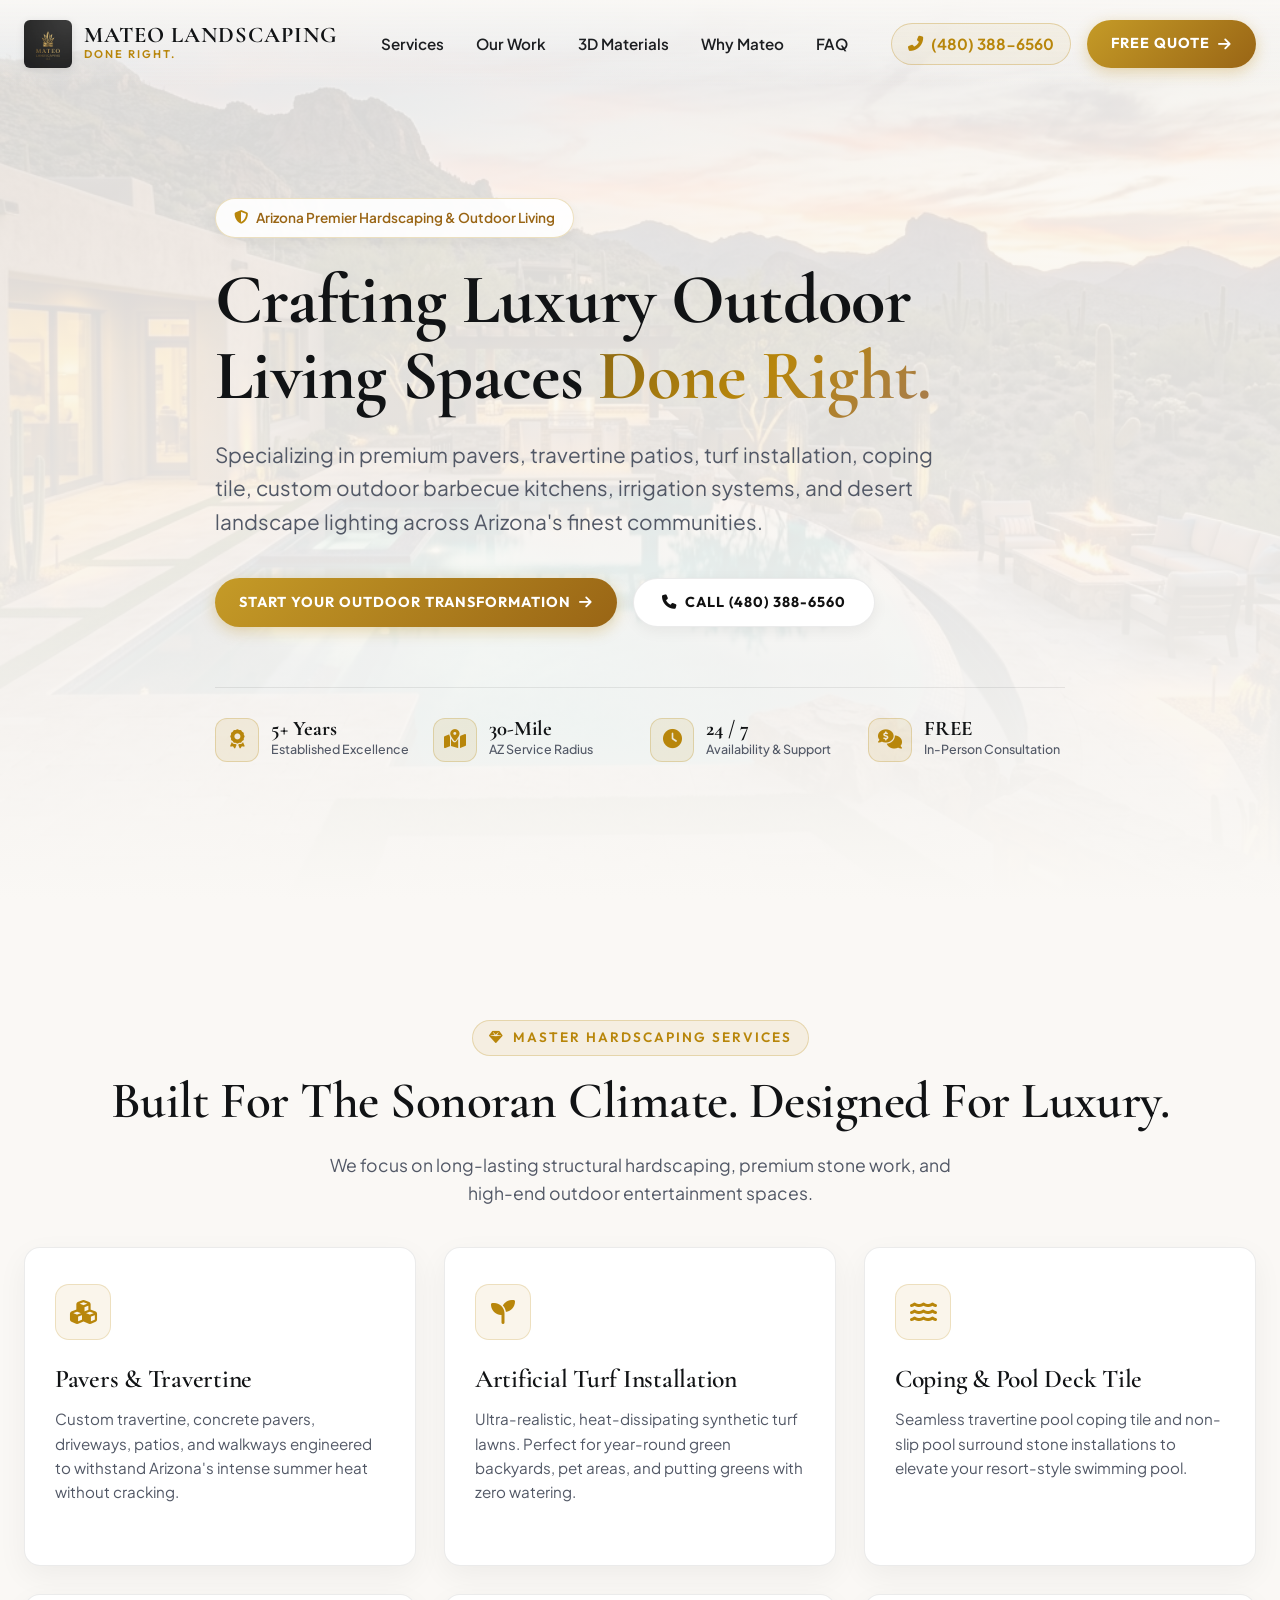
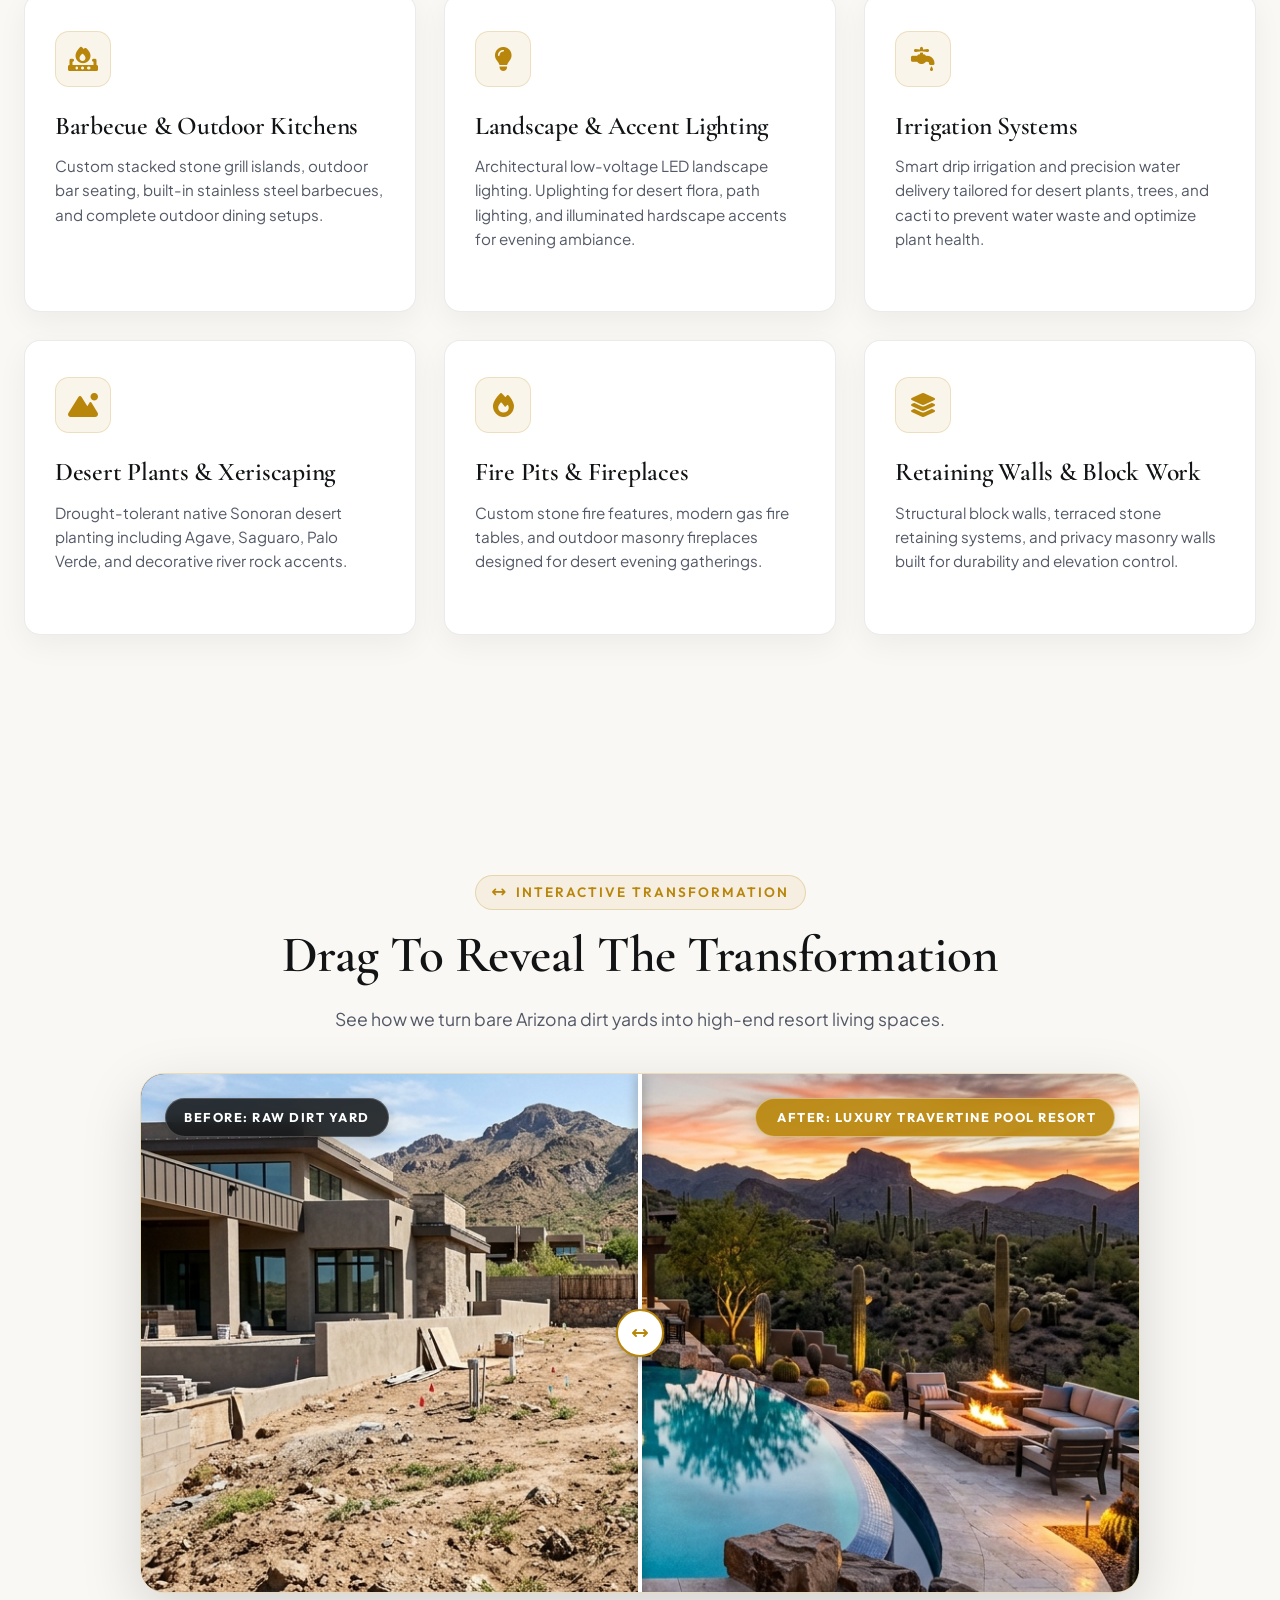
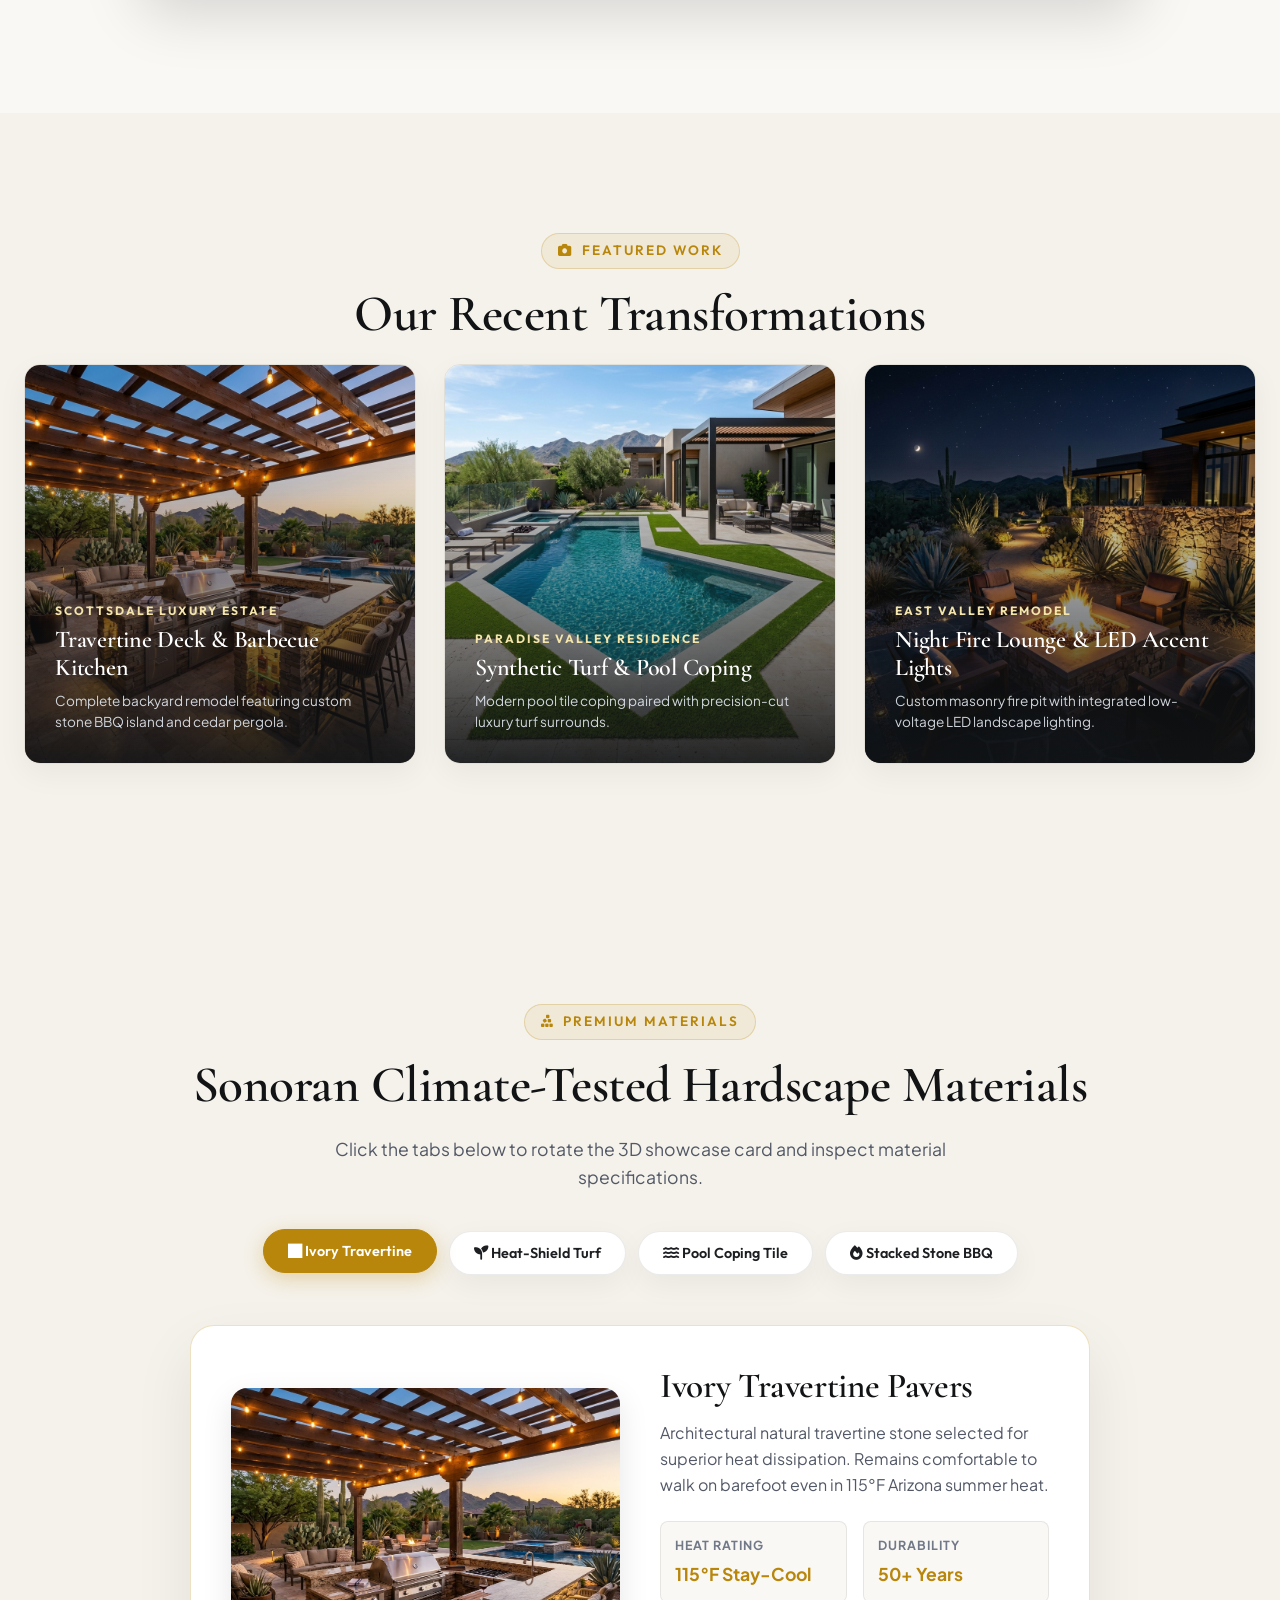
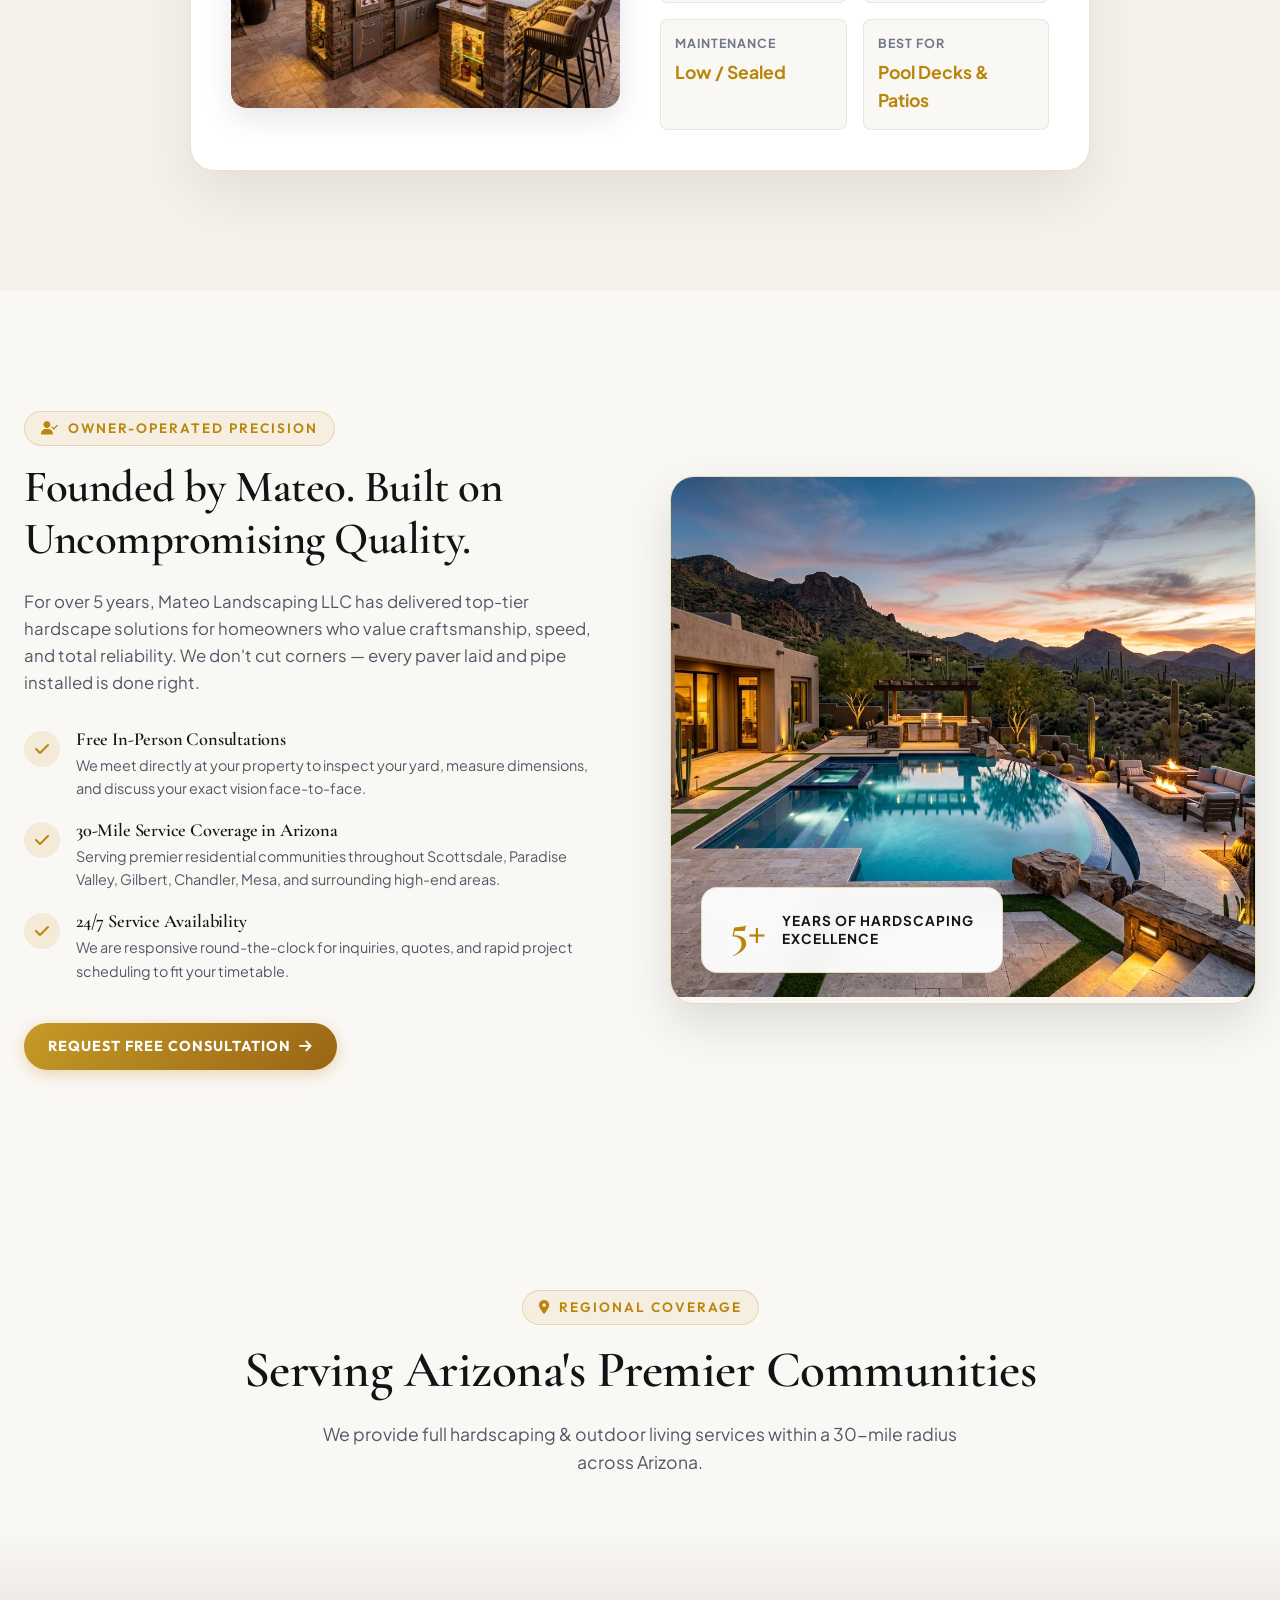
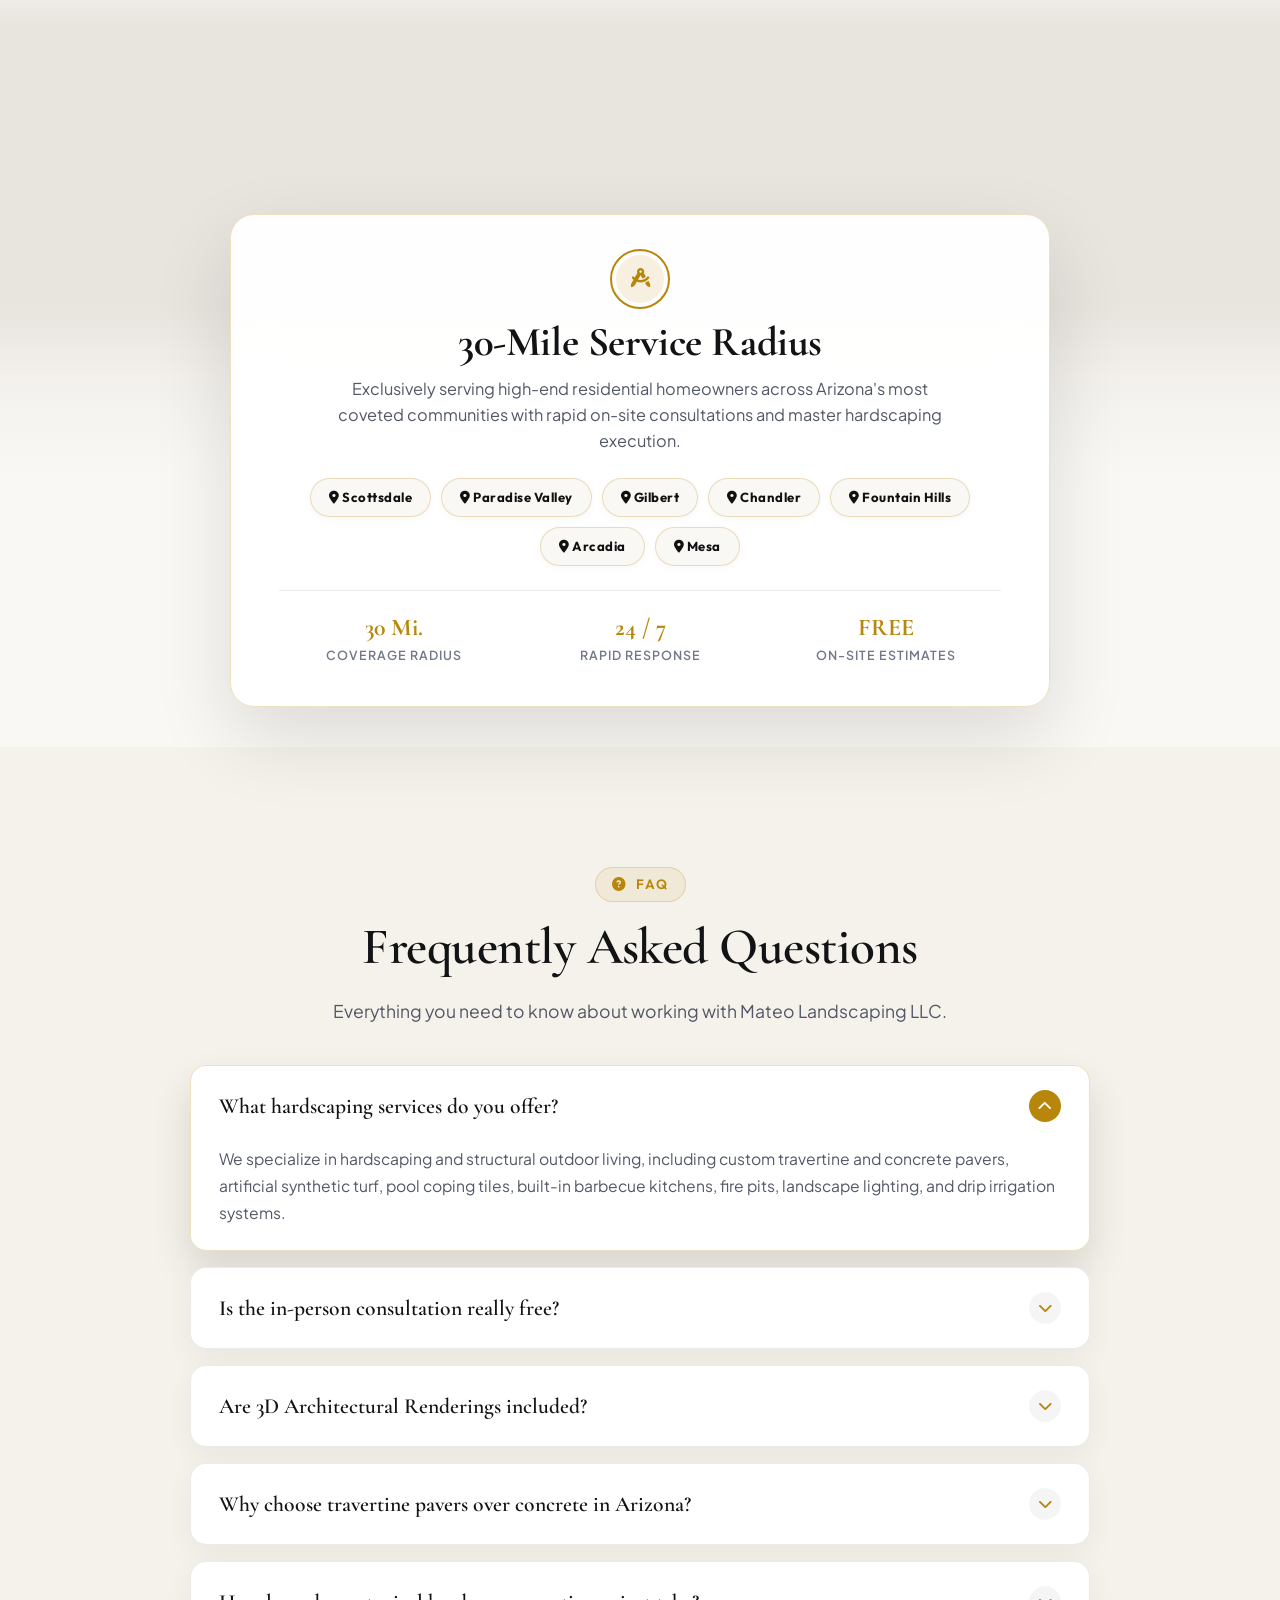
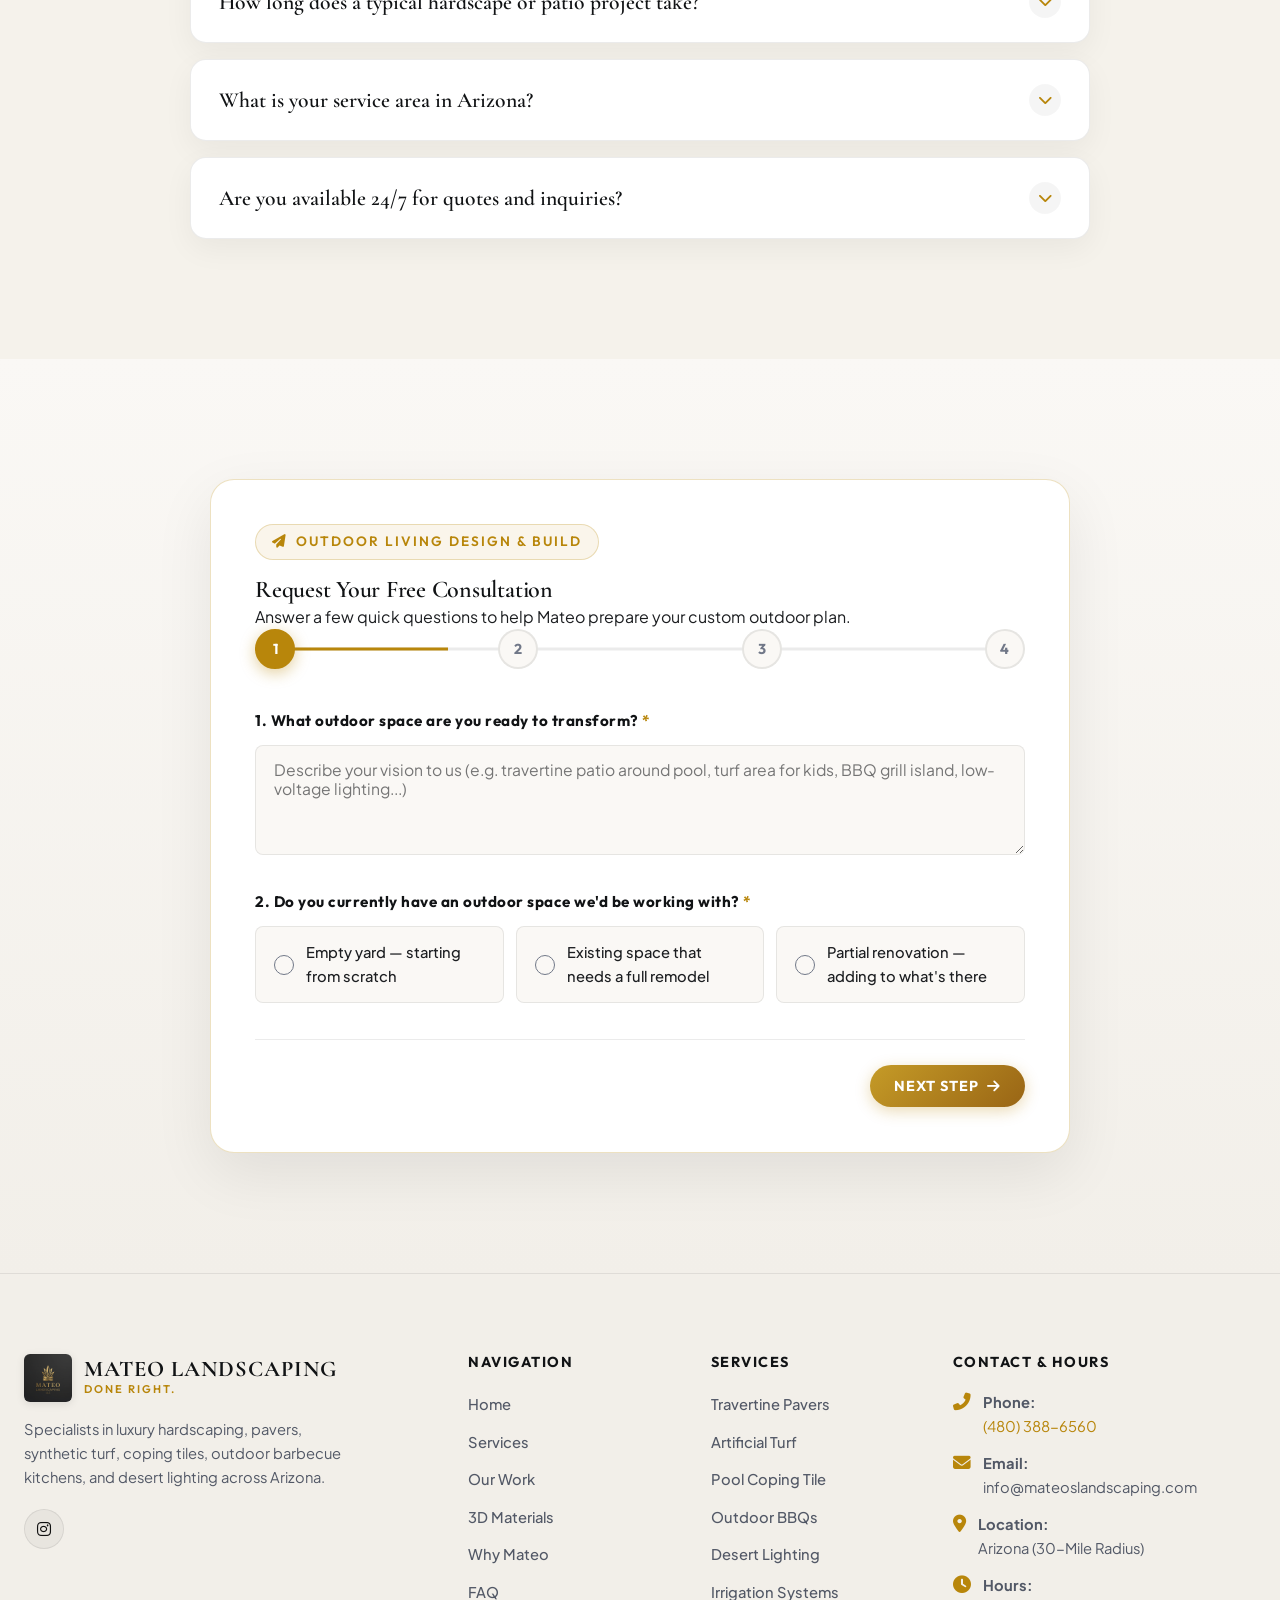
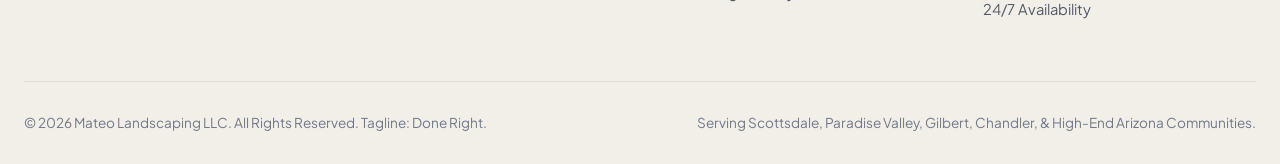
==== index.html @ 94c3cc04 "subtle change" ====
<!DOCTYPE html>
<html lang="en">

<head>
  <meta charset="UTF-8">
  <meta name="viewport" content="width=device-width, initial-scale=1.0">
  <title>Mateo Landscaping LLC | Luxury Hardscaping, Pavers, Turf & Outdoor Living Arizona</title>
  <meta name="description"
    content="Arizona's premier hardscape & outdoor living specialists. Custom pavers, synthetic turf, travertine pool coping, barbecue kitchens, irrigation & desert lighting. Call (480) 388-6560.">

  <!-- FontAwesome Icons -->
  <link rel="stylesheet" href="https://cdnjs.cloudflare.com/ajax/libs/font-awesome/6.4.0/css/all.min.css">

  <!-- Stylesheets -->
  <link rel="stylesheet" href="css/styles.css">

  <!-- Schema.org Structured Data for Local Business SEO -->
  <script type="application/ld+json">
  {
    "@context": "https://schema.org",
    "@type": "LandscapeService",
    "name": "Mateo Landscaping LLC",
    "image": "images/hero-bg.jpg",
    "telephone": "+1-480-388-6560",
    "email": "info@mateoslandscaping.com",
    "address": {
      "@type": "PostalAddress",
      "addressRegion": "AZ",
      "addressCountry": "US"
    },
    "geo": {
      "@type": "GeoShape",
      "box": "33.2 -112.3 33.7 -111.7"
    },
    "openingHoursSpecification": {
      "@type": "OpeningHoursSpecification",
      "dayOfWeek": [
        "Monday", "Tuesday", "Wednesday", "Thursday", "Friday", "Saturday", "Sunday"
      ],
      "opens": "00:00",
      "closes": "23:59"
    },
    "areaServed": "30-mile radius in Arizona luxury neighborhoods including Scottsdale, Paradise Valley, Gilbert, Chandler, Fountain Hills",
    "priceRange": "$$$$"
  }
  </script>
</head>

<body>

  <!-- NAVBAR -->
  <nav class="navbar">
    <div class="container nav-container">
      <a href="#hero" class="brand-logo">
        <img src="images/logo.png" alt="Mateo Landscaping LLC Logo">
        <div class="brand-text">
          <span class="brand-name">MATEO LANDSCAPING</span>
          <span class="brand-tagline">Done Right.</span>
        </div>
      </a>

      <ul class="nav-links">
        <li><a href="#services">Services</a></li>
        <li><a href="#work">Our Work</a></li>
        <li><a href="#materials">3D Materials</a></li>
        <li><a href="#why-us">Why Mateo</a></li>
        <li><a href="#faq">FAQ</a></li>
      </ul>

      <div class="nav-actions">
        <a href="tel:4803886560" class="phone-link">
          <i class="fas fa-phone-alt"></i> (480) 388-6560
        </a>
        <a href="#lead-form" class="btn-primary">Free Quote <i class="fas fa-arrow-right"></i></a>
      </div>

      <button class="mobile-toggle" aria-label="Toggle Menu">
        <i class="fas fa-bars"></i>
      </button>
    </div>
  </nav>

  <!-- HERO SECTION -->
  <section id="hero" class="hero">
    <div class="hero-overlay"></div>
    <div class="container">
      <div class="hero-content">
        <div class="hero-badge">
          <i class="fas fa-shield-halved"></i> Arizona Premier Hardscaping & Outdoor Living
        </div>
        <h1>Crafting Luxury Outdoor Living Spaces <span class="text-gold">Done Right.</span></h1>
        <p class="hero-desc">
          Specializing in premium pavers, travertine patios, turf installation, coping tile, custom outdoor barbecue
          kitchens, irrigation systems, and desert landscape lighting across Arizona's finest communities.
        </p>

        <div class="hero-ctas">
          <a href="#lead-form" class="btn-primary">
            Start Your Outdoor Transformation <i class="fas fa-arrow-right"></i>
          </a>
          <a href="tel:4803886560" class="btn-secondary">
            <i class="fas fa-phone"></i> Call (480) 388-6560
          </a>
        </div>

        <div class="hero-trust-bar">
          <div class="trust-item">
            <div class="trust-icon"><i class="fas fa-award"></i></div>
            <div class="trust-text">
              <span class="trust-number">5+ Years</span>
              <span class="trust-label">Established Excellence</span>
            </div>
          </div>
          <div class="trust-item">
            <div class="trust-icon"><i class="fas fa-map-location-dot"></i></div>
            <div class="trust-text">
              <span class="trust-number">30-Mile</span>
              <span class="trust-label">AZ Service Radius</span>
            </div>
          </div>
          <div class="trust-item">
            <div class="trust-icon"><i class="fas fa-clock"></i></div>
            <div class="trust-text">
              <span class="trust-number">24 / 7</span>
              <span class="trust-label">Availability & Support</span>
            </div>
          </div>
          <div class="trust-item">
            <div class="trust-icon"><i class="fas fa-comments-dollar"></i></div>
            <div class="trust-text">
              <span class="trust-number">FREE</span>
              <span class="trust-label">In-Person Consultation</span>
            </div>
          </div>
        </div>
      </div>
    </div>
  </section>

  <!-- SERVICES SECTION -->
  <section id="services" class="services-section">
    <div class="container">
      <div style="text-align: center;">
        <span class="section-tag"><i class="fas fa-gem"></i> Master Hardscaping Services</span>
        <h2 class="section-title">Built For The Sonoran Climate. Designed For Luxury.</h2>
        <p class="section-subtitle">We focus on long-lasting structural hardscaping, premium stone work, and high-end
          outdoor entertainment spaces.</p>
      </div>

      <div class="services-grid">
        <!-- Service 1 -->
        <div class="service-card">
          <div class="service-icon-box"><i class="fas fa-cubes"></i></div>
          <h3>Pavers & Travertine</h3>
          <p>Custom travertine, concrete pavers, driveways, patios, and walkways engineered to withstand Arizona's
            intense summer heat without cracking.</p>
        </div>

        <!-- Service 2 -->
        <div class="service-card">
          <div class="service-icon-box"><i class="fas fa-seedling"></i></div>
          <h3>Artificial Turf Installation</h3>
          <p>Ultra-realistic, heat-dissipating synthetic turf lawns. Perfect for year-round green backyards, pet areas,
            and putting greens with zero watering.</p>
        </div>

        <!-- Service 3 -->
        <div class="service-card">
          <div class="service-icon-box"><i class="fas fa-water"></i></div>
          <h3>Coping & Pool Deck Tile</h3>
          <p>Seamless travertine pool coping tile and non-slip pool surround stone installations to elevate your
            resort-style swimming pool.</p>
        </div>

        <!-- Service 4 -->
        <div class="service-card">
          <div class="service-icon-box"><i class="fas fa-fire-burner"></i></div>
          <h3>Barbecue & Outdoor Kitchens</h3>
          <p>Custom stacked stone grill islands, outdoor bar seating, built-in stainless steel barbecues, and complete
            outdoor dining setups.</p>
        </div>

        <!-- Service 5 -->
        <div class="service-card">
          <div class="service-icon-box"><i class="fas fa-lightbulb"></i></div>
          <h3>Landscape & Accent Lighting</h3>
          <p>Architectural low-voltage LED landscape lighting. Uplighting for desert flora, path lighting, and
            illuminated hardscape accents for evening ambiance.</p>
        </div>

        <!-- Service 6 -->
        <div class="service-card">
          <div class="service-icon-box"><i class="fas fa-faucet-drip"></i></div>
          <h3>Irrigation Systems</h3>
          <p>Smart drip irrigation and precision water delivery tailored for desert plants, trees, and cacti to prevent
            water waste and optimize plant health.</p>
        </div>

        <!-- Service 7 -->
        <div class="service-card">
          <div class="service-icon-box"><i class="fas fa-mountain-sun"></i></div>
          <h3>Desert Plants & Xeriscaping</h3>
          <p>Drought-tolerant native Sonoran desert planting including Agave, Saguaro, Palo Verde, and decorative river
            rock accents.</p>
        </div>

        <!-- Service 8 -->
        <div class="service-card">
          <div class="service-icon-box"><i class="fas fa-fire"></i></div>
          <h3>Fire Pits & Fireplaces</h3>
          <p>Custom stone fire features, modern gas fire tables, and outdoor masonry fireplaces designed for desert
            evening gatherings.</p>
        </div>

        <!-- Service 9 -->
        <div class="service-card">
          <div class="service-icon-box"><i class="fas fa-layer-group"></i></div>
          <h3>Retaining Walls & Block Work</h3>
          <p>Structural block walls, terraced stone retaining systems, and privacy masonry walls built for durability
            and elevation control.</p>
        </div>
      </div>
    </div>
  </section>

  <!-- ANIMATION FEATURE 2: INTERACTIVE BEFORE / AFTER SLIDER -->
  <section id="before-after" class="before-after-section">
    <div class="container">
      <div style="text-align: center;">
        <span class="section-tag"><i class="fas fa-arrows-left-right"></i> Interactive Transformation</span>
        <h2 class="section-title">Drag To Reveal The Transformation</h2>
        <p class="section-subtitle">See how we turn bare Arizona dirt yards into high-end resort living spaces.</p>
      </div>

      <div class="ba-slider-container">
        <!-- After Image (Bottom Layer) -->
        <div class="ba-image-after">
          <img src="images/hero-bg.jpg" alt="Finished Travertine Pool Deck & Backyard">
          <span class="ba-badge ba-badge-after"><i class="fas fa-sparkles"></i> AFTER: Luxury Travertine Pool
            Resort</span>
        </div>

        <!-- Before Image (Top Clipped Layer) -->
        <div class="ba-image-before">
          <img src="images/before-yard.jpg" alt="Bare Unlandscaped Dirt Yard">
          <span class="ba-badge ba-badge-before">BEFORE: Raw Dirt Yard</span>
        </div>

        <!-- Draggable Handle -->
        <div class="ba-handle">
          <div class="ba-handle-button">
            <i class="fas fa-arrows-left-right"></i>
          </div>
        </div>
      </div>
    </div>
  </section>

  <!-- PORTFOLIO GALLERY SECTION WITH 3D TILT HOVER -->
  <section id="work" class="gallery-section">
    <div class="container">
      <div style="text-align: center;">
        <span class="section-tag"><i class="fas fa-camera"></i> Featured Work</span>
        <h2 class="section-title">Our Recent Transformations</h2>
      </div>

      <div class="gallery-grid">
        <div class="gallery-card">
          <img src="images/gallery-1.jpg" alt="Outdoor Kitchen & Travertine Pavers">
          <div class="gallery-overlay">
            <span class="gallery-category">Scottsdale Luxury Estate</span>
            <h3 class="gallery-title">Travertine Deck & Barbecue Kitchen</h3>
            <p class="gallery-desc">Complete backyard remodel featuring custom stone BBQ island and cedar pergola.</p>
          </div>
        </div>

        <div class="gallery-card">
          <img src="images/gallery-2.jpg" alt="Artificial Turf & Pool Coping">
          <div class="gallery-overlay">
            <span class="gallery-category">Paradise Valley Residence</span>
            <h3 class="gallery-title">Synthetic Turf & Pool Coping</h3>
            <p class="gallery-desc">Modern pool tile coping paired with precision-cut luxury turf surrounds.</p>
          </div>
        </div>

        <div class="gallery-card">
          <img src="images/gallery-3.jpg" alt="Fire Pit & Desert Lighting">
          <div class="gallery-overlay">
            <span class="gallery-category">East Valley Remodel</span>
            <h3 class="gallery-title">Night Fire Lounge & LED Accent Lights</h3>
            <p class="gallery-desc">Custom masonry fire pit with integrated low-voltage LED landscape lighting.</p>
          </div>
        </div>
      </div>
    </div>
  </section>

  <!-- ANIMATION FEATURE 3: 3D MATERIAL PERSPECTIVE SHOWCASE CARD -->
  <section id="materials" class="materials-section">
    <div class="container">
      <div style="text-align: center;">
        <span class="section-tag"><i class="fas fa-cubes-stacked"></i> Premium Materials</span>
        <h2 class="section-title">Sonoran Climate-Tested Hardscape Materials</h2>
        <p class="section-subtitle">Click the tabs below to rotate the 3D showcase card and inspect material
          specifications.</p>
      </div>

      <div class="materials-nav">
        <button class="mat-tab active" data-mat="travertine"><i class="fas fa-square-full"></i> Ivory
          Travertine</button>
        <button class="mat-tab" data-mat="turf"><i class="fas fa-seedling"></i> Heat-Shield Turf</button>
        <button class="mat-tab" data-mat="coping"><i class="fas fa-water"></i> Pool Coping Tile</button>
        <button class="mat-tab" data-mat="bbq"><i class="fas fa-fire"></i> Stacked Stone BBQ</button>
      </div>

      <div class="mat-3d-scene">
        <div class="mat-3d-card">
          <div class="mat-img-wrap">
            <img src="images/gallery-1.jpg" alt="Ivory Travertine Pavers">
          </div>

          <div class="mat-details">
            <h3>Ivory Travertine Pavers</h3>
            <p>Architectural natural travertine stone selected for superior heat dissipation. Remains comfortable to
              walk on barefoot even in 115°F Arizona summer heat.</p>

            <div class="mat-specs">
              <div class="spec-box">
                <div class="spec-title">Heat Rating</div>
                <div class="spec-val">115°F Stay-Cool</div>
              </div>

              <div class="spec-box">
                <div class="spec-title">Durability</div>
                <div class="spec-val">50+ Years</div>
              </div>

              <div class="spec-box">
                <div class="spec-title">Maintenance</div>
                <div class="spec-val">Low / Sealed</div>
              </div>

              <div class="spec-box">
                <div class="spec-title">Best For</div>
                <div class="spec-val">Pool Decks & Patios</div>
              </div>
            </div>
          </div>
        </div>
      </div>
    </div>
  </section>

  <!-- WHY MATEO LANDSCAPING SECTION -->
  <section id="why-us" class="why-section">
    <div class="container">
      <div class="why-wrapper">
        <div class="why-content">
          <span class="section-tag"><i class="fas fa-user-check"></i> Owner-Operated Precision</span>
          <h2>Founded by Mateo. Built on Uncompromising Quality.</h2>
          <p>For over 5 years, Mateo Landscaping LLC has delivered top-tier hardscape solutions for homeowners who value
            craftsmanship, speed, and total reliability. We don't cut corners — every paver laid and pipe installed is
            done right.</p>

          <div class="feature-list">
            <div class="feature-item">
              <div class="feature-icon"><i class="fas fa-check"></i></div>
              <div class="feature-text">
                <h4>Free In-Person Consultations</h4>
                <p>We meet directly at your property to inspect your yard, measure dimensions, and discuss your exact
                  vision face-to-face.</p>
              </div>
            </div>

            <div class="feature-item">
              <div class="feature-icon"><i class="fas fa-check"></i></div>
              <div class="feature-text">
                <h4>30-Mile Service Coverage in Arizona</h4>
                <p>Serving premier residential communities throughout Scottsdale, Paradise Valley, Gilbert, Chandler,
                  Mesa, and surrounding high-end areas.</p>
              </div>
            </div>

            <div class="feature-item">
              <div class="feature-icon"><i class="fas fa-check"></i></div>
              <div class="feature-text">
                <h4>24/7 Service Availability</h4>
                <p>We are responsive round-the-clock for inquiries, quotes, and rapid project scheduling to fit your
                  timetable.</p>
              </div>
            </div>
          </div>

          <a href="#lead-form" class="btn-primary">Request Free Consultation <i class="fas fa-arrow-right"></i></a>
        </div>

        <div class="why-image-card">
          <img src="images/hero-bg.jpg" alt="Mateo Landscaping Hardscaping Project">
          <div class="why-experience-badge">
            <span class="badge-num">5+</span>
            <span class="badge-lbl">Years Of Hardscaping<br>Excellence</span>
          </div>
        </div>
      </div>
    </div>
  </section>

  <!-- SERVICE AREA MAP SECTION - FULL VIEWPORT WIDTH -->
  <section id="service-area" class="map-section">
    <div class="container">
      <div style="text-align: center;">
        <span class="section-tag"><i class="fas fa-location-dot"></i> Regional Coverage</span>
        <h2 class="section-title">Serving Arizona's Premier Communities</h2>
        <p class="section-subtitle">We provide full hardscaping & outdoor living services within a 30-mile radius across
          Arizona.</p>
      </div>
    </div>

    <!-- Full-Width Edge-to-Edge Map Frame -->
    <div class="map-fullwidth-box">
      <!-- Top Blend Vignette -->
      <div class="map-top-fade"></div>

      <iframe
        src="https://www.google.com/maps/embed?pb=!1m18!1m12!1m3!1d212879.378772397!2d-111.96879854483756!3d33.56839352228733!2m3!1f0!2f0!3f0!3m2!1i1024!2i768!4f13.1!3m3!1m2!1s0x872b08d9a7772c97%3A0x26d2e412188fe618!2sScottsdale%2C%20AZ!5e0!3m2!1sen!2sus!4v1700000000000!5m2!1sen!2sus"
        allowfullscreen="" loading="lazy" referrerpolicy="no-referrer-when-downgrade"
        title="Mateo Landscaping Arizona Service Area Map">
      </iframe>

      <!-- Deep Bottom Fade Gradient -->
      <div class="map-bottom-fade"></div>

      <!-- Luxury Floating Center Card -->
      <div class="map-floating-hero">
        <div class="radar-ping-box">
          <div class="radar-ring"></div>
          <i class="fas fa-compass-drafting"></i>
        </div>
        <h3>30-Mile Service Radius</h3>
        <p class="map-hero-sub">Exclusively serving high-end residential homeowners across Arizona's most coveted
          communities with rapid on-site consultations and master hardscaping execution.</p>

        <div class="city-pills">
          <span class="city-pill"><i class="fas fa-location-dot"></i> Scottsdale</span>
          <span class="city-pill"><i class="fas fa-location-dot"></i> Paradise Valley</span>
          <span class="city-pill"><i class="fas fa-location-dot"></i> Gilbert</span>
          <span class="city-pill"><i class="fas fa-location-dot"></i> Chandler</span>
          <span class="city-pill"><i class="fas fa-location-dot"></i> Fountain Hills</span>
          <span class="city-pill"><i class="fas fa-location-dot"></i> Arcadia</span>
          <span class="city-pill"><i class="fas fa-location-dot"></i> Mesa</span>
        </div>

        <div class="map-stats-bar">
          <div class="map-stat-item">
            <span class="map-stat-val">30 Mi.</span>
            <span class="map-stat-lbl">Coverage Radius</span>
          </div>
          <div class="map-stat-item">
            <span class="map-stat-val">24 / 7</span>
            <span class="map-stat-lbl">Rapid Response</span>
          </div>
          <div class="map-stat-item">
            <span class="map-stat-val">FREE</span>
            <span class="map-stat-lbl">On-Site Estimates</span>
          </div>
        </div>
      </div>
    </div>
  </section>

  <!-- FAQ SECTION (SECOND LAST ABOVE FOOTER AS REQUESTED) -->
  <section id="faq" class="faq-section">
    <div class="container">
      <div style="text-align: center;">
        <span class="section-tag"><i class="fas fa-circle-question"></i> FAQ</span>
        <h2 class="section-title">Frequently Asked Questions</h2>
        <p class="section-subtitle">Everything you need to know about working with Mateo Landscaping LLC.</p>
      </div>

      <div class="faq-container">
        <div class="faq-accordion">
          <!-- FAQ 1 -->
          <div class="faq-item active">
            <button class="faq-question">
              <span>What hardscaping services do you offer?</span>
              <div class="faq-icon"><i class="fas fa-chevron-down"></i></div>
            </button>
            <div class="faq-answer">
              We specialize in hardscaping and structural outdoor living, including custom travertine and concrete
              pavers, artificial synthetic turf, pool coping tiles, built-in barbecue kitchens, fire pits, landscape
              lighting, and drip irrigation systems.
            </div>
          </div>

          <!-- FAQ 2 -->
          <div class="faq-item">
            <button class="faq-question">
              <span>Is the in-person consultation really free?</span>
              <div class="faq-icon"><i class="fas fa-chevron-down"></i></div>
            </button>
            <div class="faq-answer">
              Yes! We provide 100% free in-person property consultations. Mateo or our lead specialist will visit your
              site, take precise measurements, assess existing conditions, and provide an accurate cost estimate.
            </div>
          </div>

          <!-- FAQ 3 -->
          <div class="faq-item">
            <button class="faq-question">
              <span>Are 3D Architectural Renderings included?</span>
              <div class="faq-icon"><i class="fas fa-chevron-down"></i></div>
            </button>
            <div class="faq-answer">
              3D render designs are NOT included in our standard free consultation. If you require full 3D CAD/visual
              renders prior to installation, we can arrange separate design services upon request.
            </div>
          </div>

          <!-- FAQ 4 -->
          <div class="faq-item">
            <button class="faq-question">
              <span>Why choose travertine pavers over concrete in Arizona?</span>
              <div class="faq-icon"><i class="fas fa-chevron-down"></i></div>
            </button>
            <div class="faq-answer">
              Travertine stays significantly cooler underfoot during extreme Arizona summer heat compared to concrete or
              dark stone, making it the gold standard for pool decks and patios. It is also slip-resistant and highly
              durable.
            </div>
          </div>

          <!-- FAQ 5 -->
          <div class="faq-item">
            <button class="faq-question">
              <span>How long does a typical hardscape or patio project take?</span>
              <div class="faq-icon"><i class="fas fa-chevron-down"></i></div>
            </button>
            <div class="faq-answer">
              Most patio paver and turf installations take between 2 to 5 days once work begins, depending on square
              footage, excavation depth, and material availability. Larger outdoor kitchen or full-yard remodels take 1
              to 2 weeks.
            </div>
          </div>

          <!-- FAQ 6 -->
          <div class="faq-item">
            <button class="faq-question">
              <span>What is your service area in Arizona?</span>
              <div class="faq-icon"><i class="fas fa-chevron-down"></i></div>
            </button>
            <div class="faq-answer">
              We service properties within a 30-mile radius across Arizona’s premier residential communities, including
              Scottsdale, Paradise Valley, Gilbert, Chandler, Mesa, Fountain Hills, and Arcadia.
            </div>
          </div>

          <!-- FAQ 7 -->
          <div class="faq-item">
            <button class="faq-question">
              <span>Are you available 24/7 for quotes and inquiries?</span>
              <div class="faq-icon"><i class="fas fa-chevron-down"></i></div>
            </button>
            <div class="faq-answer">
              Yes, our team is reachable 24 hours a day, 7 days a week at (480) 388-6560 or via our online lead form to
              assist with urgent consultations and scheduling.
            </div>
          </div>
        </div>
      </div>
    </div>
  </section>

  <!-- ANIMATION FEATURE 4: MULTI-STEP LEAD FORM SLIDER WIZARD -->
  <section id="lead-form" class="lead-section">
    <div class="container">
      <div class="lead-wrapper">
        <div class="lead-header">
          <span class="section-tag"><i class="fas fa-paper-plane"></i> Outdoor Living Design & Build</span>
          <h2>Request Your Free Consultation</h2>
          <p>Answer a few quick questions to help Mateo prepare your custom outdoor plan.</p>
        </div>

        <!-- Wizard Progress Steps -->
        <div class="wizard-progress">
          <div class="wizard-progress-track"></div>
          <div class="wizard-progress-bar"></div>

          <div class="step-node active" data-step-node="1">1</div>
          <div class="step-node" data-step-node="2">2</div>
          <div class="step-node" data-step-node="3">3</div>
          <div class="step-node" data-step-node="4">4</div>
        </div>

        <form id="outdoorLeadForm">
          <!-- STEP 1: Vision & Space -->
          <div class="form-step-panel active" data-step="1">
            <div class="form-group">
              <label class="form-label" for="vision">
                1. What outdoor space are you ready to transform? <span class="req">*</span>
              </label>
              <textarea id="vision" name="vision" class="form-textarea"
                placeholder="Describe your vision to us (e.g. travertine patio around pool, turf area for kids, BBQ grill island, low-voltage lighting...)"
                required></textarea>
            </div>

            <div class="form-group">
              <label class="form-label">
                2. Do you currently have an outdoor space we'd be working with? <span class="req">*</span>
              </label>
              <div class="options-grid">
                <label class="option-card">
                  <input type="radio" name="space_type" value="Empty yard — starting from scratch" required>
                  <div class="option-content">
                    <div class="option-check"></div>
                    <span>Empty yard — starting from scratch</span>
                  </div>
                </label>

                <label class="option-card">
                  <input type="radio" name="space_type" value="Existing space that needs a full remodel">
                  <div class="option-content">
                    <div class="option-check"></div>
                    <span>Existing space that needs a full remodel</span>
                  </div>
                </label>

                <label class="option-card">
                  <input type="radio" name="space_type" value="Partial renovation — adding to what's there">
                  <div class="option-content">
                    <div class="option-check"></div>
                    <span>Partial renovation — adding to what's there</span>
                  </div>
                </label>
              </div>
            </div>
          </div>

          <!-- STEP 2: Budget & Timeline -->
          <div class="form-step-panel" data-step="2">
            <div class="form-group">
              <label class="form-label">
                3. What's your estimated budget? <span class="req">*</span>
              </label>
              <div class="options-grid">
                <label class="option-card">
                  <input type="radio" name="budget" value="$15,000 – $30,000" required>
                  <div class="option-content">
                    <div class="option-check"></div>
                    <span>$15,000 – $30,000</span>
                  </div>
                </label>

                <label class="option-card">
                  <input type="radio" name="budget" value="$30,000 – $60,000">
                  <div class="option-content">
                    <div class="option-check"></div>
                    <span>$30,000 – $60,000</span>
                  </div>
                </label>

                <label class="option-card">
                  <input type="radio" name="budget" value="$60,000 – $100,000">
                  <div class="option-content">
                    <div class="option-check"></div>
                    <span>$60,000 – $100,000</span>
                  </div>
                </label>

                <label class="option-card">
                  <input type="radio" name="budget" value="$100,000+">
                  <div class="option-content">
                    <div class="option-check"></div>
                    <span>$100,000+</span>
                  </div>
                </label>
              </div>
            </div>

            <div class="form-group">
              <label class="form-label">
                4. How soon are you looking to start? <span class="req">*</span>
              </label>
              <div class="options-grid">
                <label class="option-card">
                  <input type="radio" name="timeline" value="Within 30 days" required>
                  <div class="option-content">
                    <div class="option-check"></div>
                    <span>Within 30 days</span>
                  </div>
                </label>

                <label class="option-card">
                  <input type="radio" name="timeline" value="Within 90 days">
                  <div class="option-content">
                    <div class="option-check"></div>
                    <span>Within 90 days</span>
                  </div>
                </label>

                <label class="option-card">
                  <input type="radio" name="timeline" value="Within 6 months">
                  <div class="option-content">
                    <div class="option-check"></div>
                    <span>Within 6 months</span>
                  </div>
                </label>

                <label class="option-card">
                  <input type="radio" name="timeline" value="Just exploring">
                  <div class="option-content">
                    <div class="option-check"></div>
                    <span>Just exploring</span>
                  </div>
                </label>
              </div>
            </div>
          </div>

          <!-- STEP 3: Design Readiness & Location -->
          <div class="form-step-panel" data-step="3">
            <div class="form-group">
              <label class="form-label">
                5. Do you have a design in mind or need help with the vision? <span class="req">*</span>
              </label>
              <div class="options-grid">
                <label class="option-card">
                  <input type="radio" name="design_readiness" value="I have a clear idea of what I want" required>
                  <div class="option-content">
                    <div class="option-check"></div>
                    <span>I have a clear idea of what I want</span>
                  </div>
                </label>

                <label class="option-card">
                  <input type="radio" name="design_readiness" value="I have some ideas but need guidance">
                  <div class="option-content">
                    <div class="option-check"></div>
                    <span>I have some ideas but need guidance</span>
                  </div>
                </label>

                <label class="option-card">
                  <input type="radio" name="design_readiness" value="I need help designing from scratch">
                  <div class="option-content">
                    <div class="option-check"></div>
                    <span>I need help designing from scratch</span>
                  </div>
                </label>
              </div>
            </div>

            <div class="form-group">
              <label class="form-label" for="city">
                6. Where is the property located? <span class="req">*</span>
              </label>
              <input type="text" id="city" name="city" class="form-input"
                placeholder="e.g. Scottsdale, Paradise Valley, Gilbert, Chandler..." required>
            </div>
          </div>

          <!-- STEP 4: Contact Info -->
          <div class="form-step-panel" data-step="4">
            <div class="form-group">
              <label class="form-label">
                7. How can we reach you? <span class="req">*</span>
              </label>
              <div class="form-grid-2" style="margin-bottom: 16px;">
                <div>
                  <label style="font-size: 0.85rem; color: var(--text-muted); display: block; margin-bottom: 4px;">Name
                    <span class="req">*</span></label>
                  <input type="text" name="name" class="form-input" placeholder="Full Name" required>
                </div>
                <div>
                  <label style="font-size: 0.85rem; color: var(--text-muted); display: block; margin-bottom: 4px;">Phone
                    <span class="req">*</span></label>
                  <input type="tel" name="phone" class="form-input" placeholder="(480) 000-0000" required>
                </div>
              </div>

              <div class="form-grid-2">
                <div>
                  <label style="font-size: 0.85rem; color: var(--text-muted); display: block; margin-bottom: 4px;">Best
                    time to call</label>
                  <input type="text" name="best_time" class="form-input"
                    placeholder="e.g. Mornings, After 5 PM, Weekends">
                </div>
                <div>
                  <label style="font-size: 0.85rem; color: var(--text-muted); display: block; margin-bottom: 4px;">Email
                    <span class="req">*</span></label>
                  <input type="email" name="email" class="form-input" placeholder="name@example.com" required>
                </div>
              </div>
            </div>
          </div>

          <!-- Wizard Controls -->
          <div class="wizard-controls">
            <button type="button" class="btn-wizard-back" style="visibility: hidden;">
              <i class="fas fa-arrow-left"></i> Previous Step
            </button>

            <button type="button" class="btn-primary btn-wizard-next">
              Next Step <i class="fas fa-arrow-right"></i>
            </button>

            <button type="submit" class="btn-primary btn-wizard-submit" style="display: none;">
              Submit Request To Mateo <i class="fas fa-paper-plane"></i>
            </button>
          </div>
        </form>
      </div>
    </div>
  </section>

  <!-- FOOTER -->
  <footer class="footer">
    <div class="container">
      <div class="footer-grid">
        <div class="footer-brand">
          <a href="#hero" class="brand-logo">
            <img src="images/logo.png" alt="Mateo Landscaping Logo">
            <div class="brand-text">
              <span class="brand-name">MATEO LANDSCAPING</span>
              <span class="brand-tagline">Done Right.</span>
            </div>
          </a>
          <p>Specialists in luxury hardscaping, pavers, synthetic turf, coping tiles, outdoor barbecue kitchens, and
            desert lighting across Arizona.</p>
          <div class="social-links">
            <a href="https://www.instagram.com/mateos_landscaping_llc/" target="_blank" rel="noopener"
              class="social-btn" aria-label="Instagram">
              <i class="fab fa-instagram"></i>
            </a>
          </div>
        </div>

        <div class="footer-col">
          <h4>Navigation</h4>
          <ul class="footer-links">
            <li><a href="#hero">Home</a></li>
            <li><a href="#services">Services</a></li>
            <li><a href="#work">Our Work</a></li>
            <li><a href="#materials">3D Materials</a></li>
            <li><a href="#why-us">Why Mateo</a></li>
            <li><a href="#faq">FAQ</a></li>
          </ul>
        </div>

        <div class="footer-col">
          <h4>Services</h4>
          <ul class="footer-links">
            <li><a href="#services">Travertine Pavers</a></li>
            <li><a href="#services">Artificial Turf</a></li>
            <li><a href="#services">Pool Coping Tile</a></li>
            <li><a href="#services">Outdoor BBQs</a></li>
            <li><a href="#services">Desert Lighting</a></li>
            <li><a href="#services">Irrigation Systems</a></li>
          </ul>
        </div>

        <div class="footer-col">
          <h4>Contact & Hours</h4>
          <ul class="contact-info-list">
            <li class="contact-info-item">
              <i class="fas fa-phone-alt"></i>
              <div>
                <strong>Phone:</strong><br>
                <a href="tel:4803886560" style="color: var(--gold-primary); text-decoration: none;">(480) 388-6560</a>
              </div>
            </li>
            <li class="contact-info-item">
              <i class="fas fa-envelope"></i>
              <div>
                <strong>Email:</strong><br>
                info@mateoslandscaping.com
              </div>
            </li>
            <li class="contact-info-item">
              <i class="fas fa-map-marker-alt"></i>
              <div>
                <strong>Location:</strong><br>
                Arizona (30-Mile Radius)
              </div>
            </li>
            <li class="contact-info-item">
              <i class="fas fa-clock"></i>
              <div>
                <strong>Hours:</strong><br>
                24/7 Availability
              </div>
            </li>
          </ul>
        </div>
      </div>

      <div class="footer-bottom">
        <p>&copy; 2026 Mateo Landscaping LLC. All Rights Reserved. Tagline: Done Right.</p>
        <p>Serving Scottsdale, Paradise Valley, Gilbert, Chandler, & High-End Arizona Communities.</p>
      </div>
    </div>
  </footer>

  <!-- TOAST NOTIFICATION -->
  <div id="toastMsg" class="toast-msg">
    <i class="fas fa-circle-check"></i> Thank you! Your request has been sent to Mateo. We will contact you shortly.
  </div>

  <!-- Scripts -->
  <script src="js/main.js"></script>
</body>

</html>
---- css/styles.css ----
/* -------------------------------------------------------------------
   MATEO LANDSCAPING LLC - LUXURY LIGHT THEME & 3D ANIMATION SYSTEM
   ------------------------------------------------------------------- */

@import url('https://fonts.googleapis.com/css2?family=Cormorant+Garamond:ital,wght@0,400;0,500;0,600;0,700;1,400&family=Outfit:wght@300;400;500;600;700&family=Plus+Jakarta+Sans:wght@300;400;500;600;700&display=swap');

:root {
  /* Color Palette - Arizona Light Travertine & Sand */
  --bg-dark: #FAF8F5;          /* Main page background - warm alabaster travertine */
  --bg-darker: #F2EFE9;        /* Footer & secondary deep surface */
  --bg-surface: #F5F2EB;       /* Section background contrast */
  --bg-card: #FFFFFF;          /* Pure white cards */
  --bg-card-hover: #FFFFFF;    /* Pure white cards hover */
  
  --gold-primary: #B8860B;     /* Deep rich warm metallic gold */
  --gold-light: #996515;       /* Text readable gold accent */
  --gold-muted: #C59B27;       /* Soft gold badge tint */
  --sand-tone: #A67C52;        /* Warm bronze / sand tone */
  --copper-tone: #8B4513;      /* Copper accent */
  
  --text-main: #1C1E21;        /* Crisp dark charcoal text */
  --text-muted: #525866;      /* Readable slate body text */
  --text-dim: #717888;        /* Subtle meta text */
  
  --border-color: rgba(184, 134, 11, 0.25);
  --border-subtle: rgba(0, 0, 0, 0.08);
  --shadow-card: 0 10px 30px rgba(0, 0, 0, 0.05);
  --shadow-hover: 0 20px 40px rgba(0, 0, 0, 0.12);
  
  --font-heading: 'Cormorant Garamond', serif;
  --font-body: 'Plus Jakarta Sans', sans-serif;
  --font-accent: 'Outfit', sans-serif;
  
  --transition: all 0.35s cubic-bezier(0.16, 1, 0.3, 1);
  --radius-sm: 8px;
  --radius-md: 16px;
  --radius-lg: 24px;
}

*, *::before, *::after {
  box-sizing: border-box;
  margin: 0;
  padding: 0;
}

html {
  scroll-behavior: smooth;
  font-size: 16px;
}

body {
  background-color: var(--bg-dark);
  color: var(--text-main);
  font-family: var(--font-body);
  line-height: 1.6;
  overflow-x: hidden;
  -webkit-font-smoothing: antialiased;
}

/* Custom Scrollbar */
::-webkit-scrollbar {
  width: 8px;
}
::-webkit-scrollbar-track {
  background: var(--bg-darker);
}
::-webkit-scrollbar-thumb {
  background: var(--gold-muted);
  border-radius: 4px;
}
::-webkit-scrollbar-thumb:hover {
  background: var(--gold-primary);
}

/* Typography Helpers */
h1, h2, h3, h4, h5, h6 {
  font-family: var(--font-heading);
  font-weight: 600;
  line-height: 1.15;
  color: #111315;
  letter-spacing: -0.01em;
}

.text-gold {
  color: var(--gold-primary);
  background: linear-gradient(135deg, #8B6914 0%, var(--gold-primary) 50%, var(--sand-tone) 100%);
  -webkit-background-clip: text;
  -webkit-text-fill-color: transparent;
}

.section-tag {
  display: inline-flex;
  align-items: center;
  gap: 8px;
  font-family: var(--font-accent);
  font-size: 0.85rem;
  font-weight: 600;
  text-transform: uppercase;
  letter-spacing: 2px;
  color: var(--gold-primary);
  background: rgba(184, 134, 11, 0.08);
  border: 1px solid rgba(184, 134, 11, 0.25);
  padding: 6px 16px;
  border-radius: 100px;
  margin-bottom: 16px;
}

.section-title {
  font-size: clamp(2.2rem, 4vw, 3.5rem);
  margin-bottom: 20px;
  color: #111315;
}

.section-subtitle {
  color: var(--text-muted);
  font-size: 1.1rem;
  max-width: 650px;
  margin: 0 auto 40px auto;
}

/* Container */
.container {
  max-width: 1280px;
  margin: 0 auto;
  padding: 0 24px;
}

/* Navbar */
.navbar {
  position: fixed;
  top: 0;
  left: 0;
  width: 100%;
  z-index: 1000;
  transition: var(--transition);
  padding: 20px 0;
  background: linear-gradient(180deg, rgba(250, 248, 245, 0.95) 0%, rgba(250, 248, 245, 0) 100%);
}

.navbar.scrolled {
  background: rgba(255, 255, 255, 0.95);
  backdrop-filter: blur(12px);
  padding: 14px 0;
  border-bottom: 1px solid var(--border-subtle);
  box-shadow: 0 4px 20px rgba(0, 0, 0, 0.06);
}

.nav-container {
  display: flex;
  align-items: center;
  justify-content: space-between;
}

.brand-logo {
  display: flex;
  align-items: center;
  gap: 12px;
  text-decoration: none;
}

.brand-logo img {
  height: 48px;
  width: auto;
  border-radius: 6px;
  box-shadow: 0 2px 8px rgba(0,0,0,0.1);
}

.brand-text {
  display: flex;
  flex-direction: column;
}

.brand-name {
  font-family: var(--font-heading);
  font-size: 1.4rem;
  font-weight: 700;
  color: #111315;
  letter-spacing: 1px;
  line-height: 1;
}

.brand-tagline {
  font-family: var(--font-accent);
  font-size: 0.7rem;
  color: var(--gold-primary);
  text-transform: uppercase;
  letter-spacing: 2px;
  font-weight: 600;
}

.nav-links {
  display: flex;
  align-items: center;
  gap: 32px;
  list-style: none;
}

.nav-links a {
  color: var(--text-main);
  text-decoration: none;
  font-size: 0.95rem;
  font-weight: 600;
  transition: var(--transition);
  position: relative;
}

.nav-links a::after {
  content: '';
  position: absolute;
  bottom: -4px;
  left: 0;
  width: 0;
  height: 2px;
  background: var(--gold-primary);
  transition: var(--transition);
}

.nav-links a:hover {
  color: var(--gold-primary);
}

.nav-links a:hover::after {
  width: 100%;
}

.nav-actions {
  display: flex;
  align-items: center;
  gap: 16px;
}

.phone-link {
  display: flex;
  align-items: center;
  gap: 8px;
  color: var(--gold-primary);
  text-decoration: none;
  font-weight: 700;
  font-size: 0.95rem;
  padding: 8px 16px;
  border-radius: 100px;
  border: 1px solid rgba(184, 134, 11, 0.3);
  background: rgba(184, 134, 11, 0.06);
  transition: var(--transition);
}

.phone-link:hover {
  background: rgba(184, 134, 11, 0.15);
  border-color: var(--gold-primary);
  transform: translateY(-2px);
}

.btn-primary {
  background: linear-gradient(135deg, #C59B27 0%, #996515 100%);
  color: #FFF;
  font-family: var(--font-accent);
  font-weight: 700;
  font-size: 0.9rem;
  text-transform: uppercase;
  letter-spacing: 1px;
  padding: 12px 24px;
  border-radius: 100px;
  border: none;
  cursor: pointer;
  text-decoration: none;
  transition: var(--transition);
  box-shadow: 0 4px 15px rgba(184, 134, 11, 0.3);
  display: inline-flex;
  align-items: center;
  gap: 8px;
}

.btn-primary:hover {
  background: linear-gradient(135deg, #D4A82F 0%, #B8860B 100%);
  transform: translateY(-2px);
  box-shadow: 0 6px 20px rgba(184, 134, 11, 0.45);
}

.mobile-toggle {
  display: none;
  background: none;
  border: none;
  color: #111;
  font-size: 1.5rem;
  cursor: pointer;
}

/* Hero Section */
.hero {
  position: relative;
  min-height: 100vh;
  display: flex;
  align-items: center;
  padding: 160px 0 100px 0;
  background: url('../images/hero-bg.jpg') center/cover no-repeat;
}

.hero-overlay {
  position: absolute;
  inset: 0;
  background: linear-gradient(
    180deg,
    rgba(250, 248, 245, 0.85) 0%,
    rgba(250, 248, 245, 0.92) 65%,
    var(--bg-dark) 100%
  );
}

.hero-content {
  position: relative;
  z-index: 2;
  max-width: 850px;
}

.hero-badge {
  display: inline-flex;
  align-items: center;
  gap: 8px;
  background: rgba(255, 255, 255, 0.9);
  border: 1px solid var(--border-color);
  padding: 8px 18px;
  border-radius: 100px;
  font-size: 0.85rem;
  font-weight: 600;
  color: var(--gold-light);
  margin-bottom: 24px;
  box-shadow: 0 4px 12px rgba(0, 0, 0, 0.05);
}

.hero-badge i {
  color: var(--gold-primary);
}

.hero h1 {
  font-size: clamp(2.8rem, 5.5vw, 4.8rem);
  font-weight: 700;
  margin-bottom: 24px;
  line-height: 1.08;
  color: #111315;
}

.hero p.hero-desc {
  font-size: clamp(1.1rem, 2vw, 1.3rem);
  color: var(--text-muted);
  margin-bottom: 40px;
  max-width: 720px;
  font-weight: 400;
}

.hero-ctas {
  display: flex;
  flex-wrap: wrap;
  gap: 16px;
  margin-bottom: 60px;
}

.btn-secondary {
  background: #FFFFFF;
  color: #111;
  border: 1px solid var(--border-subtle);
  padding: 12px 28px;
  border-radius: 100px;
  text-decoration: none;
  font-family: var(--font-accent);
  font-weight: 700;
  font-size: 0.9rem;
  letter-spacing: 1px;
  text-transform: uppercase;
  transition: var(--transition);
  display: inline-flex;
  align-items: center;
  gap: 8px;
  box-shadow: 0 4px 15px rgba(0, 0, 0, 0.06);
}

.btn-secondary:hover {
  background: #FAF8F5;
  border-color: var(--gold-primary);
  color: var(--gold-primary);
  transform: translateY(-2px);
}

.hero-trust-bar {
  display: grid;
  grid-template-columns: repeat(auto-fit, minmax(160px, 1fr));
  gap: 20px;
  padding-top: 30px;
  border-top: 1px solid var(--border-subtle);
}

.trust-item {
  display: flex;
  align-items: center;
  gap: 12px;
}

.trust-icon {
  width: 44px;
  height: 44px;
  border-radius: 12px;
  background: rgba(184, 134, 11, 0.1);
  border: 1px solid rgba(184, 134, 11, 0.25);
  display: flex;
  align-items: center;
  justify-content: center;
  color: var(--gold-primary);
  font-size: 1.2rem;
  flex-shrink: 0;
}

.trust-text {
  display: flex;
  flex-direction: column;
}

.trust-number {
  font-family: var(--font-heading);
  font-size: 1.3rem;
  font-weight: 700;
  color: #111315;
  line-height: 1;
}

.trust-label {
  font-size: 0.78rem;
  color: var(--text-muted);
  font-weight: 500;
}

/* Services Section */
.services-section {
  padding: 120px 0;
  background: var(--bg-dark);
  position: relative;
}

.services-grid {
  display: grid;
  grid-template-columns: repeat(auto-fill, minmax(350px, 1fr));
  gap: 28px;
}

.service-card {
  background: var(--bg-card);
  border: 1px solid var(--border-subtle);
  border-radius: var(--radius-md);
  padding: 36px 30px;
  transition: var(--transition);
  position: relative;
  overflow: hidden;
  display: flex;
  flex-direction: column;
  box-shadow: var(--shadow-card);
}

.service-card::before {
  content: '';
  position: absolute;
  top: 0;
  left: 0;
  width: 100%;
  height: 3px;
  background: linear-gradient(90deg, transparent, var(--gold-primary), transparent);
  opacity: 0;
  transition: var(--transition);
}

.service-card:hover {
  background: var(--bg-card-hover);
  border-color: var(--border-color);
  transform: translateY(-6px);
  box-shadow: var(--shadow-hover);
}

.service-card:hover::before {
  opacity: 1;
}

.service-icon-box {
  width: 56px;
  height: 56px;
  border-radius: 14px;
  background: rgba(184, 134, 11, 0.08);
  border: 1px solid rgba(184, 134, 11, 0.2);
  display: flex;
  align-items: center;
  justify-content: center;
  color: var(--gold-primary);
  font-size: 1.5rem;
  margin-bottom: 24px;
  transition: var(--transition);
}

.service-card:hover .service-icon-box {
  background: var(--gold-primary);
  color: #FFF;
  transform: scale(1.05);
}

.service-card h3 {
  font-size: 1.6rem;
  margin-bottom: 14px;
  color: #111315;
}

.service-card p {
  color: var(--text-muted);
  font-size: 0.95rem;
  margin-bottom: 24px;
  flex-grow: 1;
}

.service-meta {
  padding-top: 16px;
  border-top: 1px solid var(--border-subtle);
  display: flex;
  flex-direction: column;
  gap: 8px;
  font-size: 0.82rem;
}

.service-meta-item {
  display: flex;
  align-items: center;
  gap: 8px;
  font-weight: 500;
}

.meta-inc {
  color: #16A34A;
}

.meta-not {
  color: var(--text-dim);
}

/* ===================================================================
   ANIMATION FEATURE 1: 3D TILT & HOVER DEPTH FOR PORTFOLIO
   =================================================================== */
.gallery-section {
  padding: 120px 0;
  background: var(--bg-surface);
  position: relative;
  perspective: 1200px;
}

.gallery-grid {
  display: grid;
  grid-template-columns: repeat(auto-fill, minmax(360px, 1fr));
  gap: 28px;
}

.gallery-card {
  position: relative;
  border-radius: var(--radius-md);
  overflow: hidden;
  height: 400px;
  border: 1px solid var(--border-subtle);
  box-shadow: var(--shadow-card);
  transform-style: preserve-3d;
  transition: transform 0.2s ease-out, box-shadow 0.3s ease;
  will-change: transform;
}

.gallery-card img {
  width: 100%;
  height: 100%;
  object-fit: cover;
  transition: transform 0.6s cubic-bezier(0.16, 1, 0.3, 1);
  pointer-events: none;
}

.gallery-overlay {
  position: absolute;
  inset: 0;
  background: linear-gradient(180deg, rgba(0,0,0,0) 20%, rgba(17, 19, 21, 0.92) 100%);
  display: flex;
  flex-direction: column;
  justify-content: flex-end;
  padding: 30px;
  transition: var(--transition);
  transform: translateZ(40px); /* 3D layer lift */
  pointer-events: none;
}

.gallery-category {
  font-family: var(--font-accent);
  font-size: 0.75rem;
  font-weight: 700;
  text-transform: uppercase;
  letter-spacing: 2px;
  color: #F3E5AB;
  margin-bottom: 6px;
}

.gallery-title {
  font-size: 1.5rem;
  color: #FFF;
  margin-bottom: 8px;
}

.gallery-desc {
  font-size: 0.85rem;
  color: #E2E8F0;
  opacity: 0.9;
}

.gallery-card:hover {
  box-shadow: 0 25px 50px rgba(0, 0, 0, 0.2);
}

.gallery-card:hover img {
  transform: scale(1.08);
}

/* ===================================================================
   ANIMATION FEATURE 2: INTERACTIVE 3D BEFORE / AFTER SLIDER
   =================================================================== */
.before-after-section {
  padding: 120px 0;
  background: var(--bg-dark);
  position: relative;
}

.ba-slider-container {
  position: relative;
  max-width: 1000px;
  height: 520px;
  margin: 0 auto;
  border-radius: var(--radius-lg);
  overflow: hidden;
  box-shadow: 0 20px 60px rgba(0, 0, 0, 0.15);
  border: 1px solid var(--border-color);
  user-select: none;
}

.ba-image-after {
  position: absolute;
  inset: 0;
  width: 100%;
  height: 100%;
}

.ba-image-after img {
  width: 100%;
  height: 100%;
  object-fit: cover;
}

.ba-image-before {
  position: absolute;
  top: 0;
  left: 0;
  bottom: 0;
  width: 50%;
  overflow: hidden;
  z-index: 2;
}

.ba-image-before img {
  position: absolute;
  top: 0;
  left: 0;
  height: 100%;
  max-width: none;
  object-fit: cover;
}

.ba-badge {
  position: absolute;
  top: 24px;
  padding: 8px 18px;
  border-radius: 100px;
  font-family: var(--font-accent);
  font-size: 0.8rem;
  font-weight: 700;
  text-transform: uppercase;
  letter-spacing: 1.5px;
  backdrop-filter: blur(8px);
  z-index: 5;
  box-shadow: 0 4px 15px rgba(0,0,0,0.15);
}

.ba-badge-before {
  left: 24px;
  background: rgba(17, 19, 21, 0.85);
  color: #FFF;
  border: 1px solid rgba(255, 255, 255, 0.2);
}

.ba-badge-after {
  right: 24px;
  background: rgba(184, 134, 11, 0.9);
  color: #FFF;
  border: 1px solid rgba(255, 255, 255, 0.4);
}

.ba-handle {
  position: absolute;
  top: 0;
  bottom: 0;
  left: 50%;
  width: 4px;
  background: #FFFFFF;
  z-index: 10;
  cursor: ew-resize;
  transform: translateX(-50%);
  box-shadow: 0 0 12px rgba(0, 0, 0, 0.5);
}

.ba-handle-button {
  position: absolute;
  top: 50%;
  left: 50%;
  transform: translate(-50%, -50%);
  width: 48px;
  height: 48px;
  border-radius: 50%;
  background: #FFFFFF;
  border: 2px solid var(--gold-primary);
  color: var(--gold-primary);
  display: flex;
  align-items: center;
  justify-content: center;
  font-size: 1rem;
  box-shadow: 0 4px 15px rgba(0, 0, 0, 0.25);
  transition: transform 0.2s ease;
}

.ba-handle:hover .ba-handle-button {
  transform: translate(-50%, -50%) scale(1.1);
  background: var(--gold-primary);
  color: #FFF;
}

/* ===================================================================
   ANIMATION FEATURE 3: 3D MATERIAL SHOWCASE PERSPECTIVE CARD
   =================================================================== */
.materials-section {
  padding: 120px 0;
  background: var(--bg-surface);
  position: relative;
}

.materials-nav {
  display: flex;
  justify-content: center;
  gap: 12px;
  flex-wrap: wrap;
  margin-bottom: 50px;
}

.mat-tab {
  background: #FFFFFF;
  border: 1px solid var(--border-subtle);
  padding: 12px 24px;
  border-radius: 100px;
  font-family: var(--font-accent);
  font-size: 0.9rem;
  font-weight: 600;
  color: var(--text-main);
  cursor: pointer;
  transition: var(--transition);
  box-shadow: var(--shadow-card);
}

.mat-tab.active, .mat-tab:hover {
  background: var(--gold-primary);
  color: #FFF;
  border-color: var(--gold-primary);
  transform: translateY(-2px);
  box-shadow: 0 6px 20px rgba(184, 134, 11, 0.3);
}

.mat-3d-scene {
  perspective: 1200px;
  max-width: 900px;
  margin: 0 auto;
}

.mat-3d-card {
  background: #FFFFFF;
  border: 1px solid var(--border-color);
  border-radius: var(--radius-lg);
  padding: 40px;
  box-shadow: 0 25px 60px rgba(0, 0, 0, 0.08);
  display: grid;
  grid-template-columns: 1fr 1fr;
  gap: 40px;
  align-items: center;
  transform-style: preserve-3d;
  transition: transform 0.8s cubic-bezier(0.16, 1, 0.3, 1), opacity 0.4s ease;
}

.mat-3d-card.flipping {
  transform: rotateY(90deg) scale(0.95);
  opacity: 0;
}

.mat-img-wrap {
  position: relative;
  height: 320px;
  border-radius: var(--radius-md);
  overflow: hidden;
  box-shadow: 0 10px 30px rgba(0,0,0,0.1);
}

.mat-img-wrap img {
  width: 100%;
  height: 100%;
  object-fit: cover;
}

.mat-details h3 {
  font-size: 2.2rem;
  margin-bottom: 14px;
}

.mat-details p {
  color: var(--text-muted);
  font-size: 1rem;
  margin-bottom: 24px;
}

.mat-specs {
  display: grid;
  grid-template-columns: 1fr 1fr;
  gap: 16px;
}

.spec-box {
  background: #FAF8F5;
  border: 1px solid var(--border-subtle);
  padding: 14px;
  border-radius: var(--radius-sm);
}

.spec-title {
  font-size: 0.78rem;
  color: var(--text-dim);
  text-transform: uppercase;
  letter-spacing: 1px;
  font-weight: 700;
  margin-bottom: 4px;
}

.spec-val {
  font-weight: 700;
  color: var(--gold-primary);
  font-size: 1.1rem;
}

/* ===================================================================
   ANIMATION FEATURE 4: MULTI-STEP LEAD FORM SLIDER WIZARD
   =================================================================== */
.lead-section {
  padding: 120px 0;
  background: linear-gradient(180deg, var(--bg-dark) 0%, var(--bg-darker) 100%);
  position: relative;
}

.lead-wrapper {
  max-width: 860px;
  margin: 0 auto;
  background: var(--bg-card);
  border: 1px solid var(--border-color);
  border-radius: var(--radius-lg);
  padding: 44px;
  box-shadow: 0 20px 60px rgba(0, 0, 0, 0.08);
  position: relative;
  overflow: hidden;
}

/* Form Progress Bar */
.wizard-progress {
  display: flex;
  align-items: center;
  justify-content: space-between;
  position: relative;
  margin-bottom: 40px;
}

.wizard-progress-track {
  position: absolute;
  top: 50%;
  left: 0;
  right: 0;
  height: 3px;
  background: var(--border-subtle);
  transform: translateY(-50%);
  z-index: 1;
}

.wizard-progress-bar {
  position: absolute;
  top: 50%;
  left: 0;
  height: 3px;
  background: var(--gold-primary);
  transform: translateY(-50%);
  z-index: 2;
  transition: width 0.4s ease;
  width: 25%;
}

.step-node {
  position: relative;
  z-index: 3;
  width: 40px;
  height: 40px;
  border-radius: 50%;
  background: #FAF8F5;
  border: 2px solid var(--border-subtle);
  display: flex;
  align-items: center;
  justify-content: center;
  font-family: var(--font-accent);
  font-weight: 700;
  font-size: 0.9rem;
  color: var(--text-dim);
  transition: var(--transition);
}

.step-node.active {
  background: var(--gold-primary);
  border-color: var(--gold-primary);
  color: #FFF;
  box-shadow: 0 4px 15px rgba(184, 134, 11, 0.4);
}

.step-node.completed {
  background: #16A34A;
  border-color: #16A34A;
  color: #FFF;
}

/* Step Panels */
.form-step-panel {
  display: none;
  animation: fadeInStep 0.4s cubic-bezier(0.16, 1, 0.3, 1) forwards;
}

.form-step-panel.active {
  display: block;
}

@keyframes fadeInStep {
  from {
    opacity: 0;
    transform: translateX(20px);
  }
  to {
    opacity: 1;
    transform: translateX(0);
  }
}

.wizard-controls {
  display: flex;
  justify-content: space-between;
  align-items: center;
  margin-top: 36px;
  padding-top: 24px;
  border-top: 1px solid var(--border-subtle);
}

.btn-wizard-back {
  background: #FAF8F5;
  color: var(--text-main);
  border: 1px solid var(--border-subtle);
  padding: 12px 24px;
  border-radius: 100px;
  font-family: var(--font-accent);
  font-weight: 600;
  font-size: 0.9rem;
  cursor: pointer;
  transition: var(--transition);
  display: inline-flex;
  align-items: center;
  gap: 8px;
}

.btn-wizard-back:hover {
  background: #FFFFFF;
  border-color: var(--gold-primary);
}

/* Shared UI Form elements */
.form-group {
  margin-bottom: 28px;
}

.form-label {
  display: block;
  font-family: var(--font-accent);
  font-size: 0.95rem;
  font-weight: 700;
  color: #111315;
  margin-bottom: 12px;
  letter-spacing: 0.5px;
}

.form-label span.req {
  color: var(--gold-primary);
}

.form-input, .form-textarea, .form-select {
  width: 100%;
  background: #FAF8F5;
  border: 1px solid var(--border-subtle);
  border-radius: var(--radius-sm);
  padding: 14px 18px;
  color: #111;
  font-family: var(--font-body);
  font-size: 0.98rem;
  transition: var(--transition);
}

.form-input:focus, .form-textarea:focus, .form-select:focus {
  outline: none;
  border-color: var(--gold-primary);
  background: #FFFFFF;
  box-shadow: 0 0 15px rgba(184, 134, 11, 0.15);
}

.form-textarea {
  min-height: 110px;
  resize: vertical;
}

/* Radio & Checkbox Grid Styling */
.options-grid {
  display: grid;
  grid-template-columns: repeat(auto-fit, minmax(240px, 1fr));
  gap: 12px;
}

.option-card {
  position: relative;
  cursor: pointer;
}

.option-card input[type="radio"],
.option-card input[type="checkbox"] {
  position: absolute;
  opacity: 0;
  width: 0;
  height: 0;
}

.option-content {
  display: flex;
  align-items: center;
  gap: 12px;
  background: #FAF8F5;
  border: 1px solid var(--border-subtle);
  padding: 14px 18px;
  border-radius: var(--radius-sm);
  transition: var(--transition);
  color: var(--text-main);
  font-size: 0.92rem;
  font-weight: 500;
}

.option-check {
  width: 20px;
  height: 20px;
  border-radius: 4px;
  border: 1px solid var(--text-dim);
  display: flex;
  align-items: center;
  justify-content: center;
  transition: var(--transition);
  flex-shrink: 0;
}

.option-card input[type="radio"] + .option-content .option-check {
  border-radius: 50%;
}

.option-card input:checked + .option-content {
  background: rgba(184, 134, 11, 0.08);
  border-color: var(--gold-primary);
  color: #111;
  font-weight: 600;
}

.option-card input:checked + .option-content .option-check {
  background: var(--gold-primary);
  border-color: var(--gold-primary);
}

.option-card input:checked + .option-content .option-check::after {
  content: '✓';
  color: #FFF;
  font-size: 0.8rem;
  font-weight: bold;
  margin: 0 auto;
}

.form-grid-2 {
  display: grid;
  grid-template-columns: 1fr 1fr;
  gap: 20px;
}

/* Why Choose Us */
.why-section {
  padding: 120px 0;
  background: var(--bg-dark);
  position: relative;
}

.why-wrapper {
  display: grid;
  grid-template-columns: 1fr 1fr;
  gap: 60px;
  align-items: center;
}

.why-content h2 {
  font-size: clamp(2.2rem, 3.5vw, 3.2rem);
  margin-bottom: 24px;
}

.why-content p {
  color: var(--text-muted);
  font-size: 1.05rem;
  margin-bottom: 32px;
}

.feature-list {
  display: flex;
  flex-direction: column;
  gap: 20px;
  margin-bottom: 40px;
}

.feature-item {
  display: flex;
  align-items: flex-start;
  gap: 16px;
}

.feature-icon {
  width: 36px;
  height: 36px;
  border-radius: 50%;
  background: rgba(184, 134, 11, 0.12);
  color: var(--gold-primary);
  display: flex;
  align-items: center;
  justify-content: center;
  font-size: 1rem;
  flex-shrink: 0;
  margin-top: 2px;
}

.feature-text h4 {
  font-size: 1.15rem;
  margin-bottom: 4px;
  color: #111315;
}

.feature-text p {
  font-size: 0.9rem;
  margin-bottom: 0;
}

.why-image-card {
  position: relative;
  border-radius: var(--radius-lg);
  overflow: hidden;
  border: 1px solid var(--border-color);
  box-shadow: 0 20px 50px rgba(0, 0, 0, 0.12);
}

.why-image-card img {
  width: 100%;
  height: 520px;
  object-fit: cover;
}

.why-experience-badge {
  position: absolute;
  bottom: 30px;
  left: 30px;
  background: rgba(255, 255, 255, 0.95);
  backdrop-filter: blur(12px);
  border: 1px solid var(--border-color);
  padding: 20px 28px;
  border-radius: var(--radius-md);
  display: flex;
  align-items: center;
  gap: 16px;
  box-shadow: 0 10px 30px rgba(0, 0, 0, 0.1);
}

.badge-num {
  font-family: var(--font-heading);
  font-size: 2.8rem;
  font-weight: 700;
  color: var(--gold-primary);
  line-height: 1;
}

.badge-lbl {
  font-size: 0.85rem;
  font-weight: 700;
  color: #111315;
  text-transform: uppercase;
  letter-spacing: 1px;
  line-height: 1.3;
}

/* FAQ SECTION (Positioned second last above footer) */
.faq-section {
  padding: 120px 0;
  background: var(--bg-surface);
  position: relative;
}

.faq-container {
  max-width: 900px;
  margin: 0 auto;
}

.faq-accordion {
  display: flex;
  flex-direction: column;
  gap: 16px;
  margin-top: 40px;
}

.faq-item {
  background: var(--bg-card);
  border: 1px solid var(--border-subtle);
  border-radius: var(--radius-md);
  overflow: hidden;
  transition: var(--transition);
  box-shadow: var(--shadow-card);
}

.faq-item.active {
  border-color: var(--border-color);
  box-shadow: var(--shadow-hover);
}

.faq-question {
  width: 100%;
  padding: 24px 28px;
  background: none;
  border: none;
  color: #111315;
  font-family: var(--font-heading);
  font-size: 1.35rem;
  font-weight: 600;
  text-align: left;
  cursor: pointer;
  display: flex;
  align-items: center;
  justify-content: space-between;
  gap: 16px;
  transition: var(--transition);
}

.faq-question:hover {
  color: var(--gold-primary);
}

.faq-icon {
  width: 32px;
  height: 32px;
  border-radius: 50%;
  background: rgba(0, 0, 0, 0.04);
  display: flex;
  align-items: center;
  justify-content: center;
  color: var(--gold-primary);
  font-size: 0.9rem;
  transition: transform 0.3s ease;
  flex-shrink: 0;
}

.faq-item.active .faq-icon {
  transform: rotate(180deg);
  background: var(--gold-primary);
  color: #FFF;
}

.faq-answer {
  max-height: 0;
  overflow: hidden;
  transition: max-height 0.4s cubic-bezier(0.16, 1, 0.3, 1), padding 0.3s ease;
  color: var(--text-muted);
  font-size: 0.98rem;
  line-height: 1.7;
}

.faq-item.active .faq-answer {
  max-height: 300px;
  padding: 0 28px 24px 28px;
}

/* Footer */
.footer {
  background: var(--bg-darker);
  border-top: 1px solid var(--border-subtle);
  padding: 80px 0 30px 0;
  color: var(--text-muted);
}

.footer-grid {
  display: grid;
  grid-template-columns: 2fr 1fr 1fr 1.5fr;
  gap: 40px;
  margin-bottom: 60px;
}

.footer-brand p {
  margin-top: 16px;
  font-size: 0.92rem;
  max-width: 320px;
}

.footer-col h4 {
  font-family: var(--font-accent);
  font-size: 0.9rem;
  text-transform: uppercase;
  letter-spacing: 1.5px;
  color: #111315;
  margin-bottom: 20px;
  font-weight: 700;
}

.footer-links {
  list-style: none;
  display: flex;
  flex-direction: column;
  gap: 12px;
}

.footer-links a {
  color: var(--text-muted);
  text-decoration: none;
  font-size: 0.92rem;
  transition: var(--transition);
  font-weight: 500;
}

.footer-links a:hover {
  color: var(--gold-primary);
}

.contact-info-list {
  list-style: none;
  display: flex;
  flex-direction: column;
  gap: 14px;
}

.contact-info-item {
  display: flex;
  align-items: flex-start;
  gap: 12px;
  font-size: 0.92rem;
}

.contact-info-item i {
  color: var(--gold-primary);
  font-size: 1.1rem;
  margin-top: 2px;
}

.social-links {
  display: flex;
  gap: 12px;
  margin-top: 20px;
}

.social-btn {
  width: 40px;
  height: 40px;
  border-radius: 50%;
  background: rgba(0, 0, 0, 0.04);
  border: 1px solid var(--border-subtle);
  display: flex;
  align-items: center;
  justify-content: center;
  color: #111;
  text-decoration: none;
  transition: var(--transition);
}

.social-btn:hover {
  background: var(--gold-primary);
  color: #FFF;
  border-color: var(--gold-primary);
  transform: translateY(-2px);
}

.footer-bottom {
  padding-top: 30px;
  border-top: 1px solid var(--border-subtle);
  display: flex;
  align-items: center;
  justify-content: space-between;
  font-size: 0.85rem;
  color: var(--text-dim);
}

/* Toast Message */
.toast-msg {
  position: fixed;
  bottom: 30px;
  right: 30px;
  background: var(--gold-primary);
  color: #FFF;
  padding: 16px 28px;
  border-radius: var(--radius-md);
  font-weight: 600;
  box-shadow: 0 10px 30px rgba(0, 0, 0, 0.15);
  z-index: 2000;
  transform: translateY(100px);
  opacity: 0;
  transition: var(--transition);
}

.toast-msg.show {
  transform: translateY(0);
  opacity: 1;
}
/* ===================================================================
   SERVICE AREA MAP SECTION - FULL VIEWPORT WIDTH WITH DEEP FADE
   =================================================================== */
.map-section {
  padding: 100px 0 260px 0;
  background: var(--bg-dark);
  position: relative;
  width: 100%;
}

/* Full Width Edge-to-Edge Container */
.map-fullwidth-box {
  position: relative;
  width: 100%;
  height: 560px;
  margin-top: 50px;
  background: #E8E5DF;
  overflow: visible;
}

.map-fullwidth-box iframe {
  width: 100%;
  height: 100%;
  border: 0;
  display: block;
  filter: contrast(1.05) saturate(1.15) brightness(0.98);
}

/* Smooth Top Vignette */
.map-top-fade {
  position: absolute;
  top: 0;
  left: 0;
  right: 0;
  height: 100px;
  background: linear-gradient(
    to bottom,
    rgba(250, 248, 245, 1) 0%,
    rgba(250, 248, 245, 0.5) 60%,
    rgba(250, 248, 245, 0) 100%
  );
  pointer-events: none;
  z-index: 2;
}

/* Deep Bottom Gradient Fade */
.map-bottom-fade {
  position: absolute;
  bottom: 0;
  left: 0;
  right: 0;
  height: 180px;
  background: linear-gradient(
    to bottom,
    rgba(250, 248, 245, 0) 0%,
    rgba(250, 248, 245, 0.6) 40%,
    rgba(250, 248, 245, 0.95) 85%,
    rgba(250, 248, 245, 1) 100%
  );
  pointer-events: none;
  z-index: 2;
}

/* Luxury Floating Center Card - Shifted 75% Down */
.map-floating-hero {
  position: absolute;
  bottom: -220px;
  left: 50%;
  transform: translateX(-50%);
  z-index: 10;
  width: calc(100% - 40px);
  max-width: 820px;
  background: rgba(255, 255, 255, 0.96);
  backdrop-filter: blur(24px);
  -webkit-backdrop-filter: blur(24px);
  border: 1px solid var(--border-color);
  border-radius: var(--radius-lg);
  padding: 40px 48px;
  text-align: center;
  box-shadow: 0 30px 80px rgba(0, 0, 0, 0.12);
  transition: transform 0.4s cubic-bezier(0.16, 1, 0.3, 1), box-shadow 0.4s ease;
}

.map-floating-hero:hover {
  transform: translateX(-50%) translateY(-6px);
  box-shadow: 0 40px 100px rgba(0, 0, 0, 0.18);
}

.radar-ping-box {
  display: inline-flex;
  align-items: center;
  justify-content: center;
  position: relative;
  width: 48px;
  height: 48px;
  border-radius: 50%;
  background: rgba(184, 134, 11, 0.12);
  color: var(--gold-primary);
  font-size: 1.2rem;
  margin-bottom: 16px;
}

.radar-ring {
  position: absolute;
  inset: -6px;
  border-radius: 50%;
  border: 2px solid var(--gold-primary);
  animation: radarPulse 2.2s cubic-bezier(0.215, 0.61, 0.355, 1) infinite;
}

@keyframes radarPulse {
  0% {
    transform: scale(0.9);
    opacity: 0.8;
  }
  50% {
    transform: scale(1.25);
    opacity: 0.35;
  }
  100% {
    transform: scale(1.4);
    opacity: 0;
  }
}

.map-floating-hero h3 {
  font-family: var(--font-heading);
  font-size: clamp(2rem, 3.2vw, 2.8rem);
  font-weight: 700;
  color: #111315;
  margin-bottom: 10px;
  letter-spacing: -0.01em;
}

.map-floating-hero p.map-hero-sub {
  font-size: 1.02rem;
  color: var(--text-muted);
  max-width: 620px;
  margin: 0 auto 24px auto;
  line-height: 1.6;
}

.city-pills {
  display: flex;
  flex-wrap: wrap;
  justify-content: center;
  gap: 10px;
  margin-bottom: 24px;
}

.city-pill {
  background: #FAF8F5;
  border: 1px solid rgba(184, 134, 11, 0.25);
  color: #111;
  font-family: var(--font-accent);
  font-size: 0.82rem;
  font-weight: 700;
  letter-spacing: 0.5px;
  padding: 8px 18px;
  border-radius: 100px;
  transition: var(--transition);
  box-shadow: 0 2px 8px rgba(0,0,0,0.03);
}

.city-pill:hover {
  background: var(--gold-primary);
  color: #FFF;
  border-color: var(--gold-primary);
  transform: translateY(-2px);
  box-shadow: 0 6px 16px rgba(184, 134, 11, 0.3);
}

.map-stats-bar {
  display: grid;
  grid-template-columns: repeat(3, 1fr);
  gap: 16px;
  padding-top: 24px;
  border-top: 1px solid var(--border-subtle);
}

.map-stat-item {
  display: flex;
  flex-direction: column;
  align-items: center;
}

.map-stat-val {
  font-family: var(--font-heading);
  font-size: 1.5rem;
  font-weight: 700;
  color: var(--gold-primary);
  line-height: 1.1;
}

.map-stat-lbl {
  font-size: 0.78rem;
  color: var(--text-dim);
  font-weight: 600;
  text-transform: uppercase;
  letter-spacing: 1px;
  margin-top: 4px;
}

/* Responsive Breakpoints */
@media (max-width: 992px) {
  .mat-3d-card {
    grid-template-columns: 1fr;
  }
  .why-wrapper {
    grid-template-columns: 1fr;
  }
  .footer-grid {
    grid-template-columns: 1fr 1fr;
  }
  .lead-wrapper {
    padding: 32px 24px;
  }
  .form-grid-2 {
    grid-template-columns: 1fr;
  }
}

@media (max-width: 768px) {
  .nav-links, .nav-actions {
    display: none;
  }
  .mobile-toggle {
    display: block;
  }
  .services-grid, .gallery-grid {
    grid-template-columns: 1fr;
  }
  .footer-grid {
    grid-template-columns: 1fr;
  }
  .footer-bottom {
    flex-direction: column;
    gap: 12px;
    text-align: center;
  }
  .ba-slider-container {
    height: 360px;
  }
  .map-section {
    padding: 80px 0 260px 0;
  }
  .map-fullwidth-box {
    height: 460px;
  }
  .map-floating-hero {
    padding: 24px 20px;
    bottom: -210px;
    width: calc(100% - 32px);
  }
  .map-floating-hero h3 {
    font-size: 1.75rem;
  }
  .map-floating-hero p.map-hero-sub {
    font-size: 0.92rem;
    margin-bottom: 16px;
  }
  .city-pills {
    gap: 6px;
    margin-bottom: 18px;
  }
  .city-pill {
    font-size: 0.76rem;
    padding: 6px 14px;
  }
  .map-stats-bar {
    grid-template-columns: repeat(3, 1fr);
    gap: 8px;
    padding-top: 16px;
  }
  .map-stat-val {
    font-size: 1.25rem;
  }
  .map-stat-lbl {
    font-size: 0.68rem;
    letter-spacing: 0.5px;
  }
}

@media (max-width: 480px) {
  .map-section {
    padding: 60px 0 280px 0;
  }
  .map-fullwidth-box {
    height: 420px;
  }
  .map-floating-hero {
    padding: 20px 14px;
    bottom: -235px;
    width: calc(100% - 20px);
    border-radius: var(--radius-md);
  }
  .radar-ping-box {
    width: 40px;
    height: 40px;
    font-size: 1rem;
    margin-bottom: 10px;
  }
  .map-floating-hero h3 {
    font-size: 1.45rem;
    margin-bottom: 6px;
  }
  .map-floating-hero p.map-hero-sub {
    font-size: 0.85rem;
    line-height: 1.45;
    margin-bottom: 14px;
  }
  .city-pill {
    font-size: 0.72rem;
    padding: 5px 10px;
  }
  .map-stat-val {
    font-size: 1.1rem;
  }
  .map-stat-lbl {
    font-size: 0.62rem;
  }
}
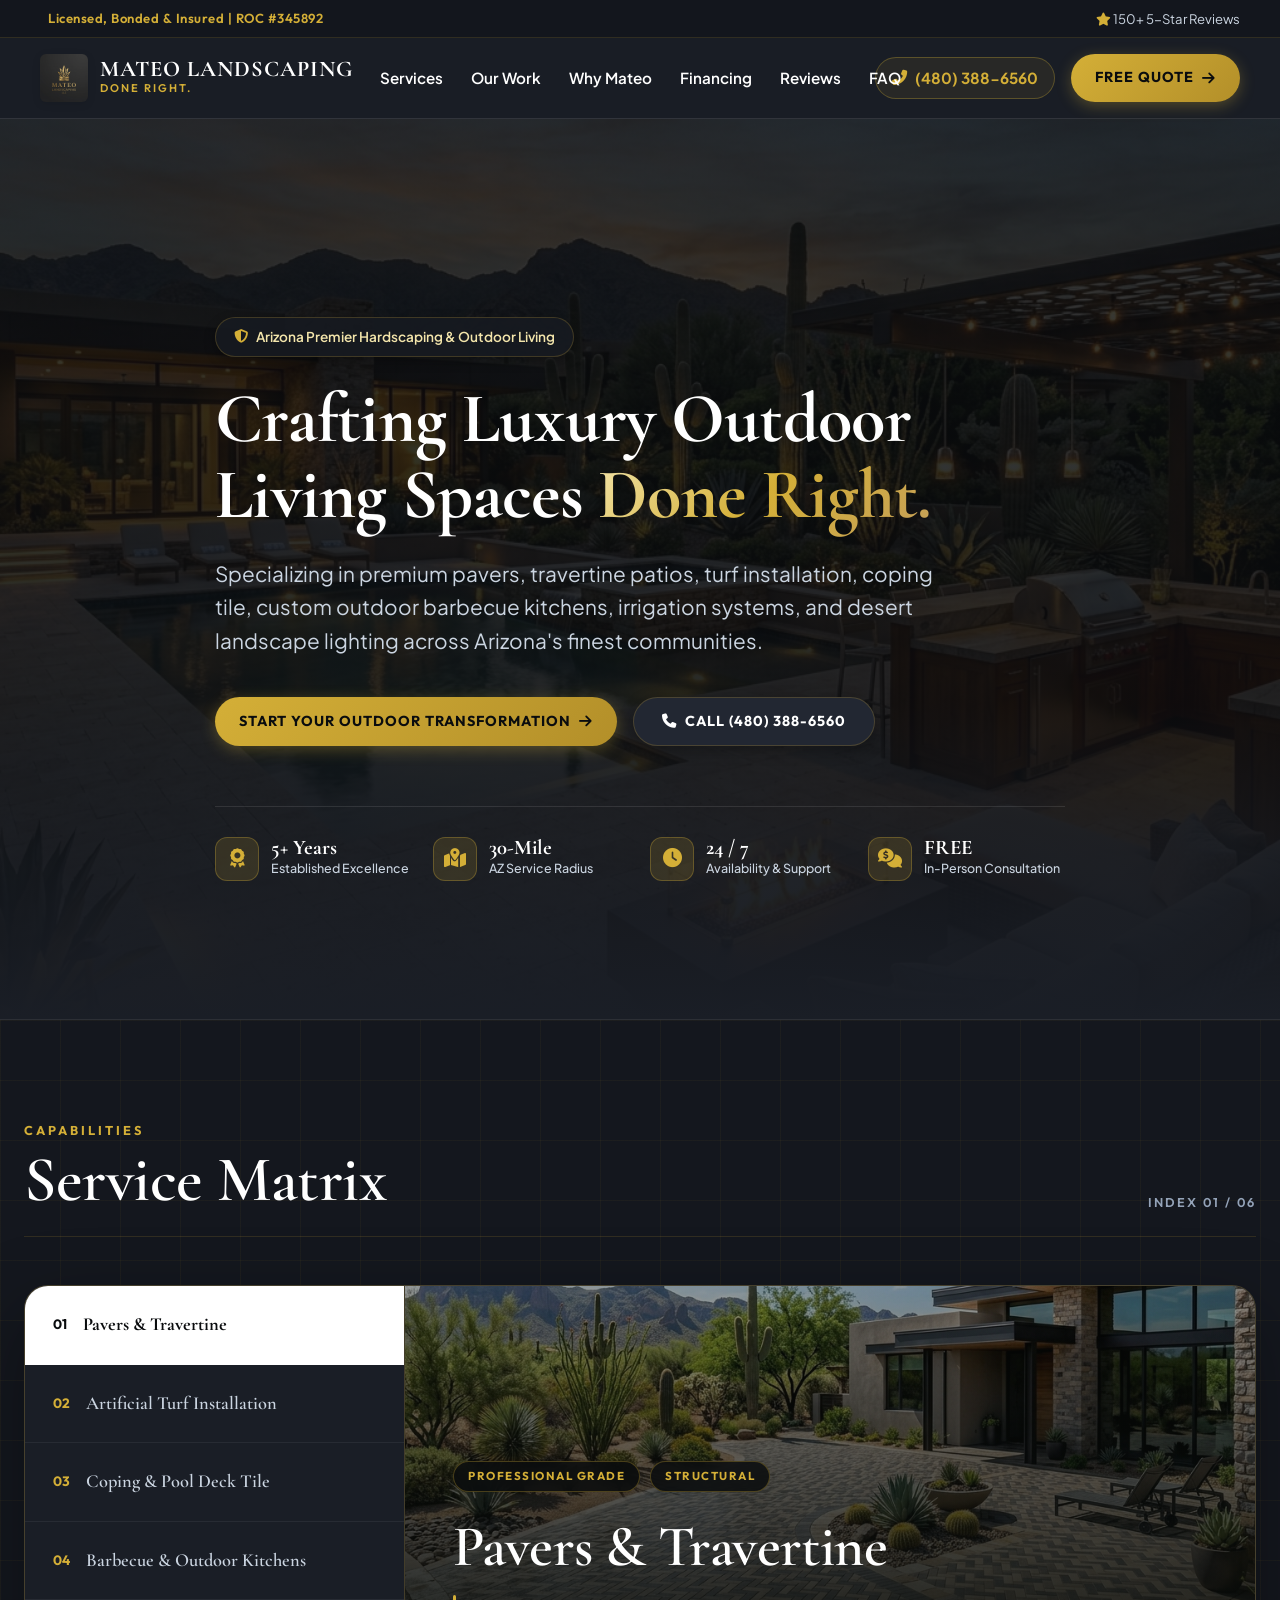
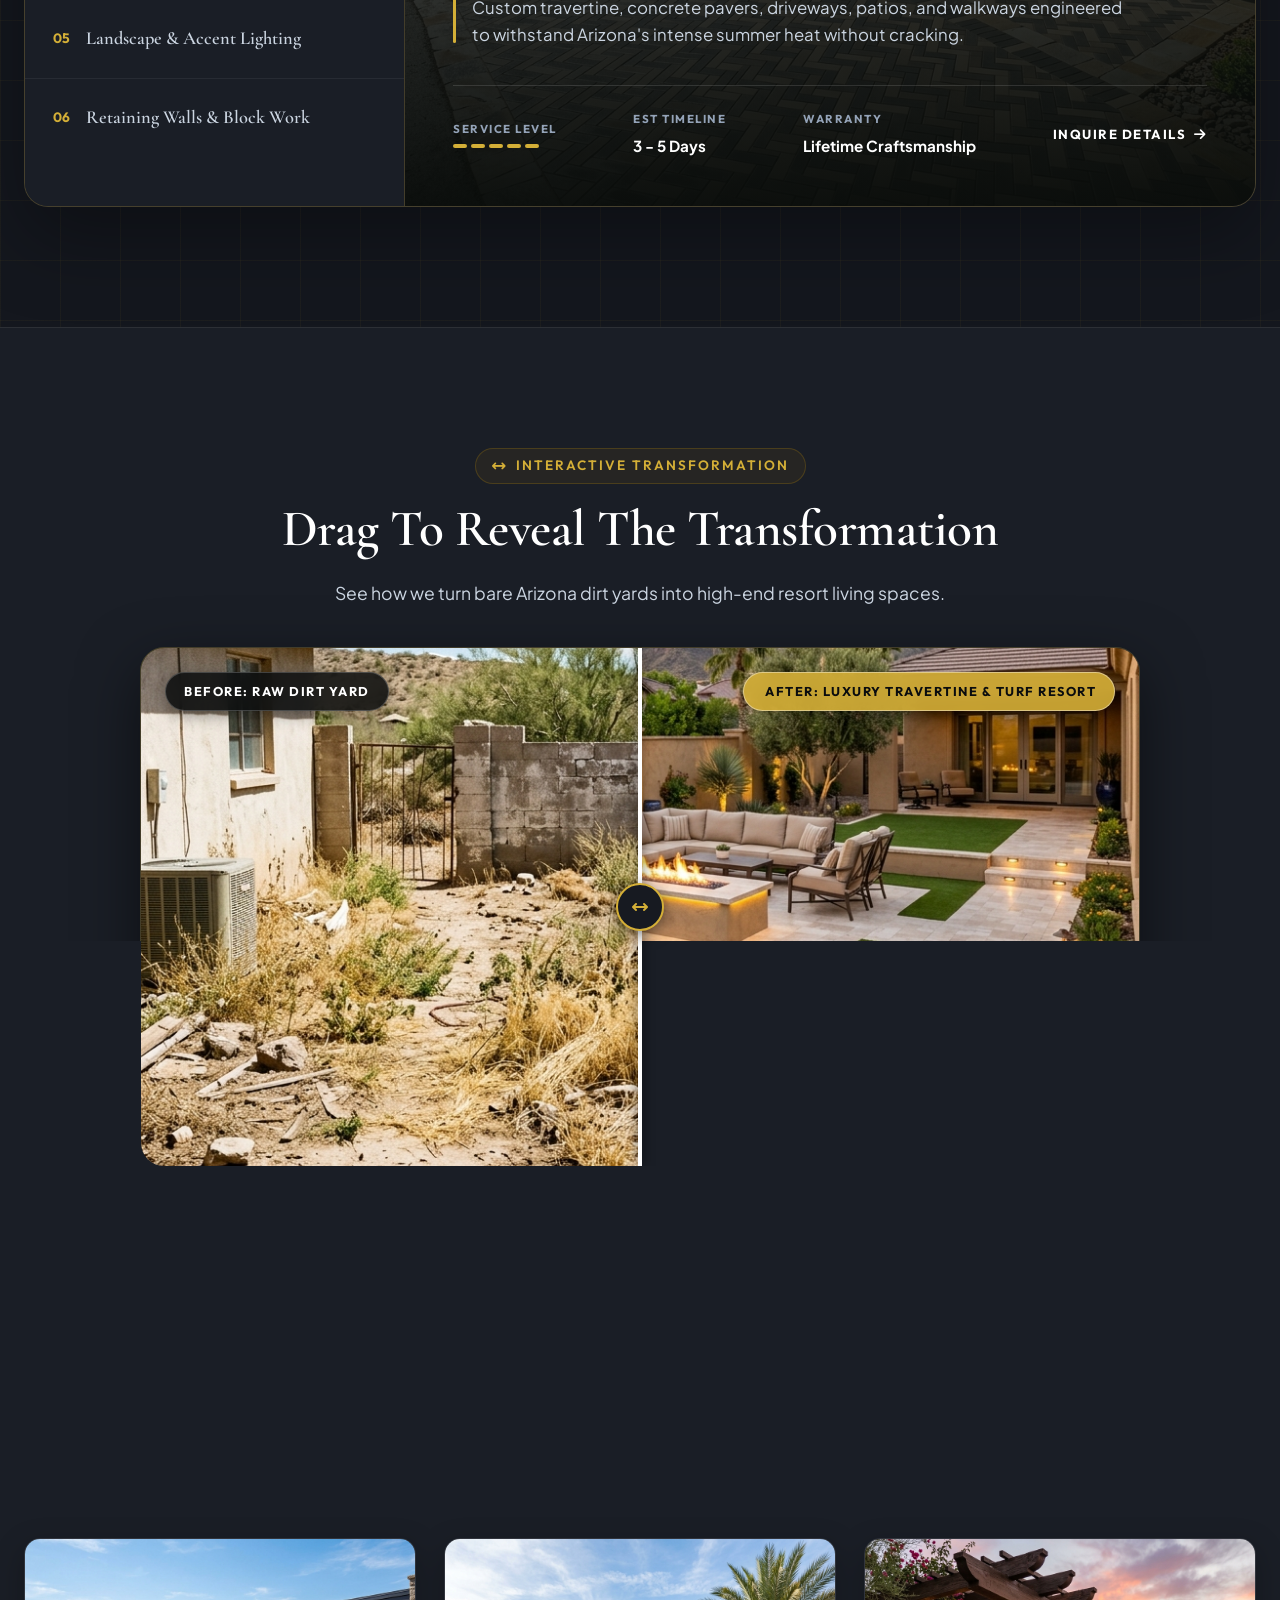
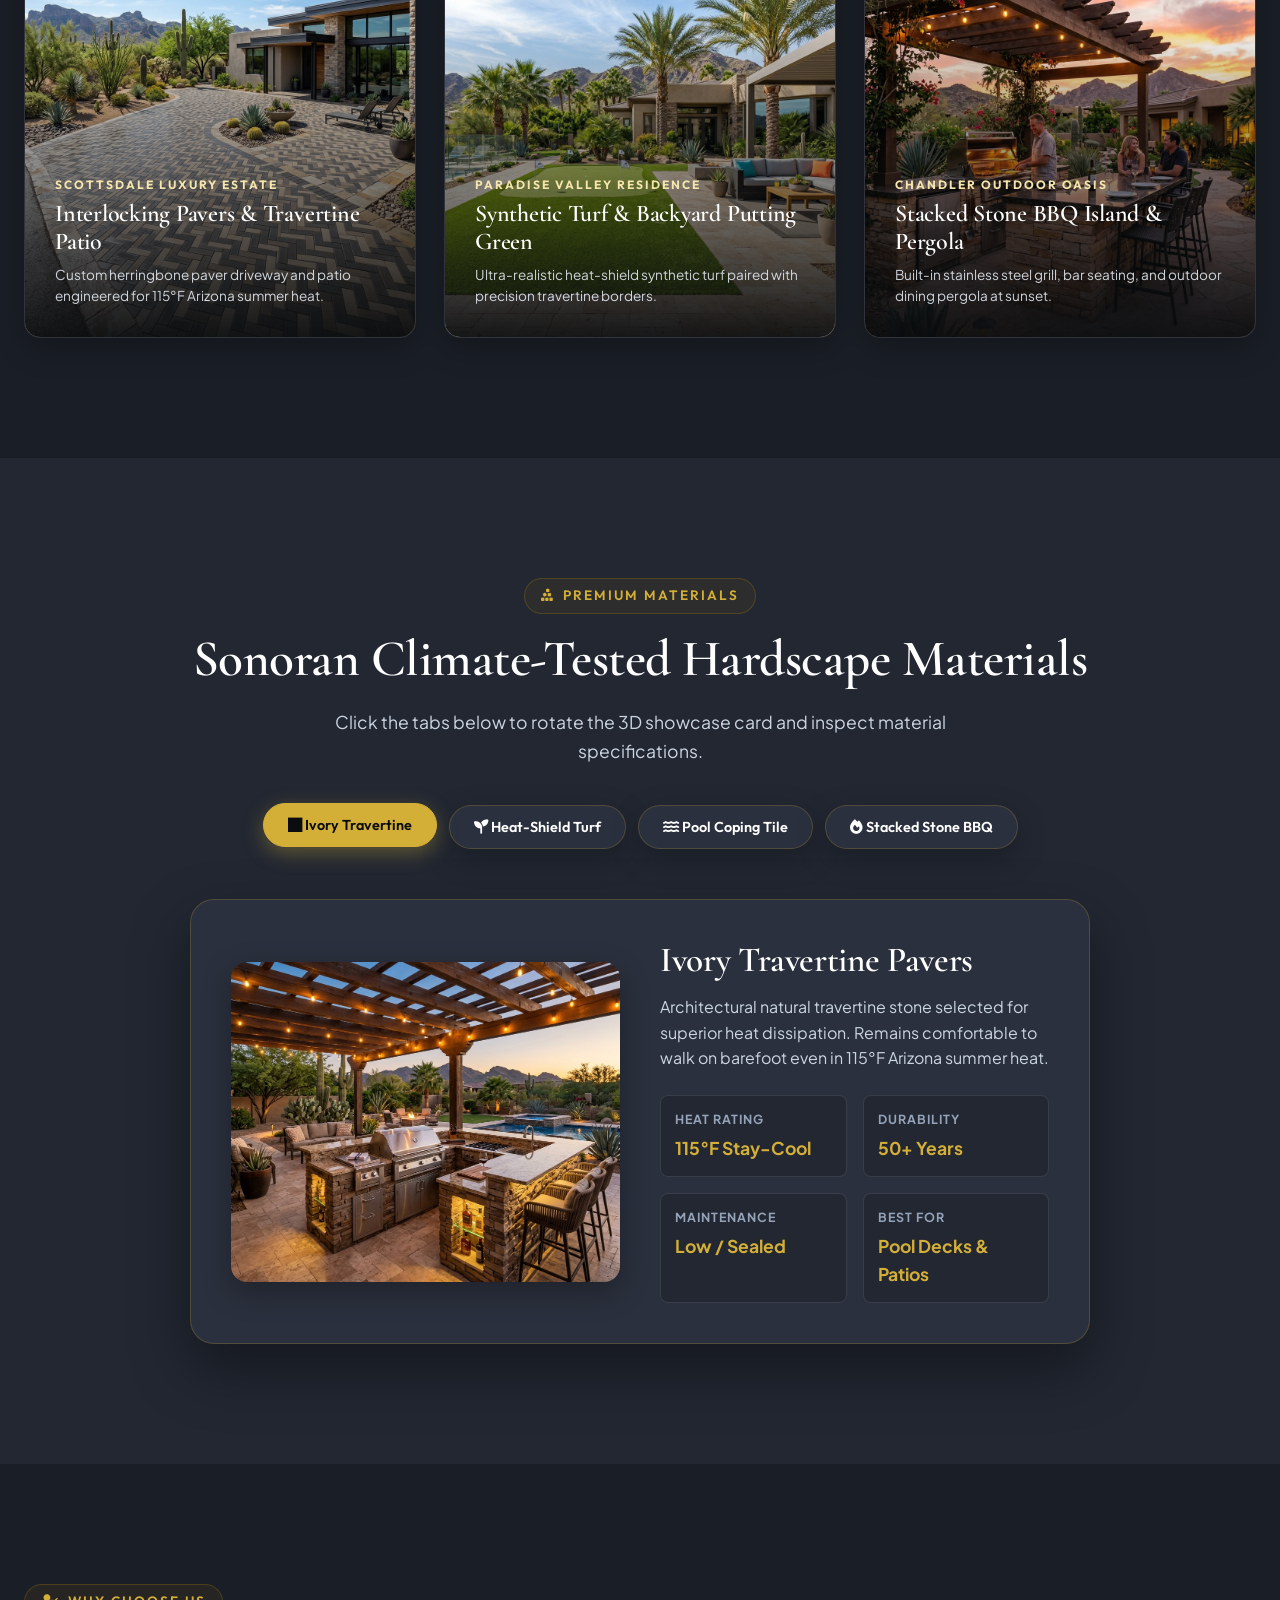
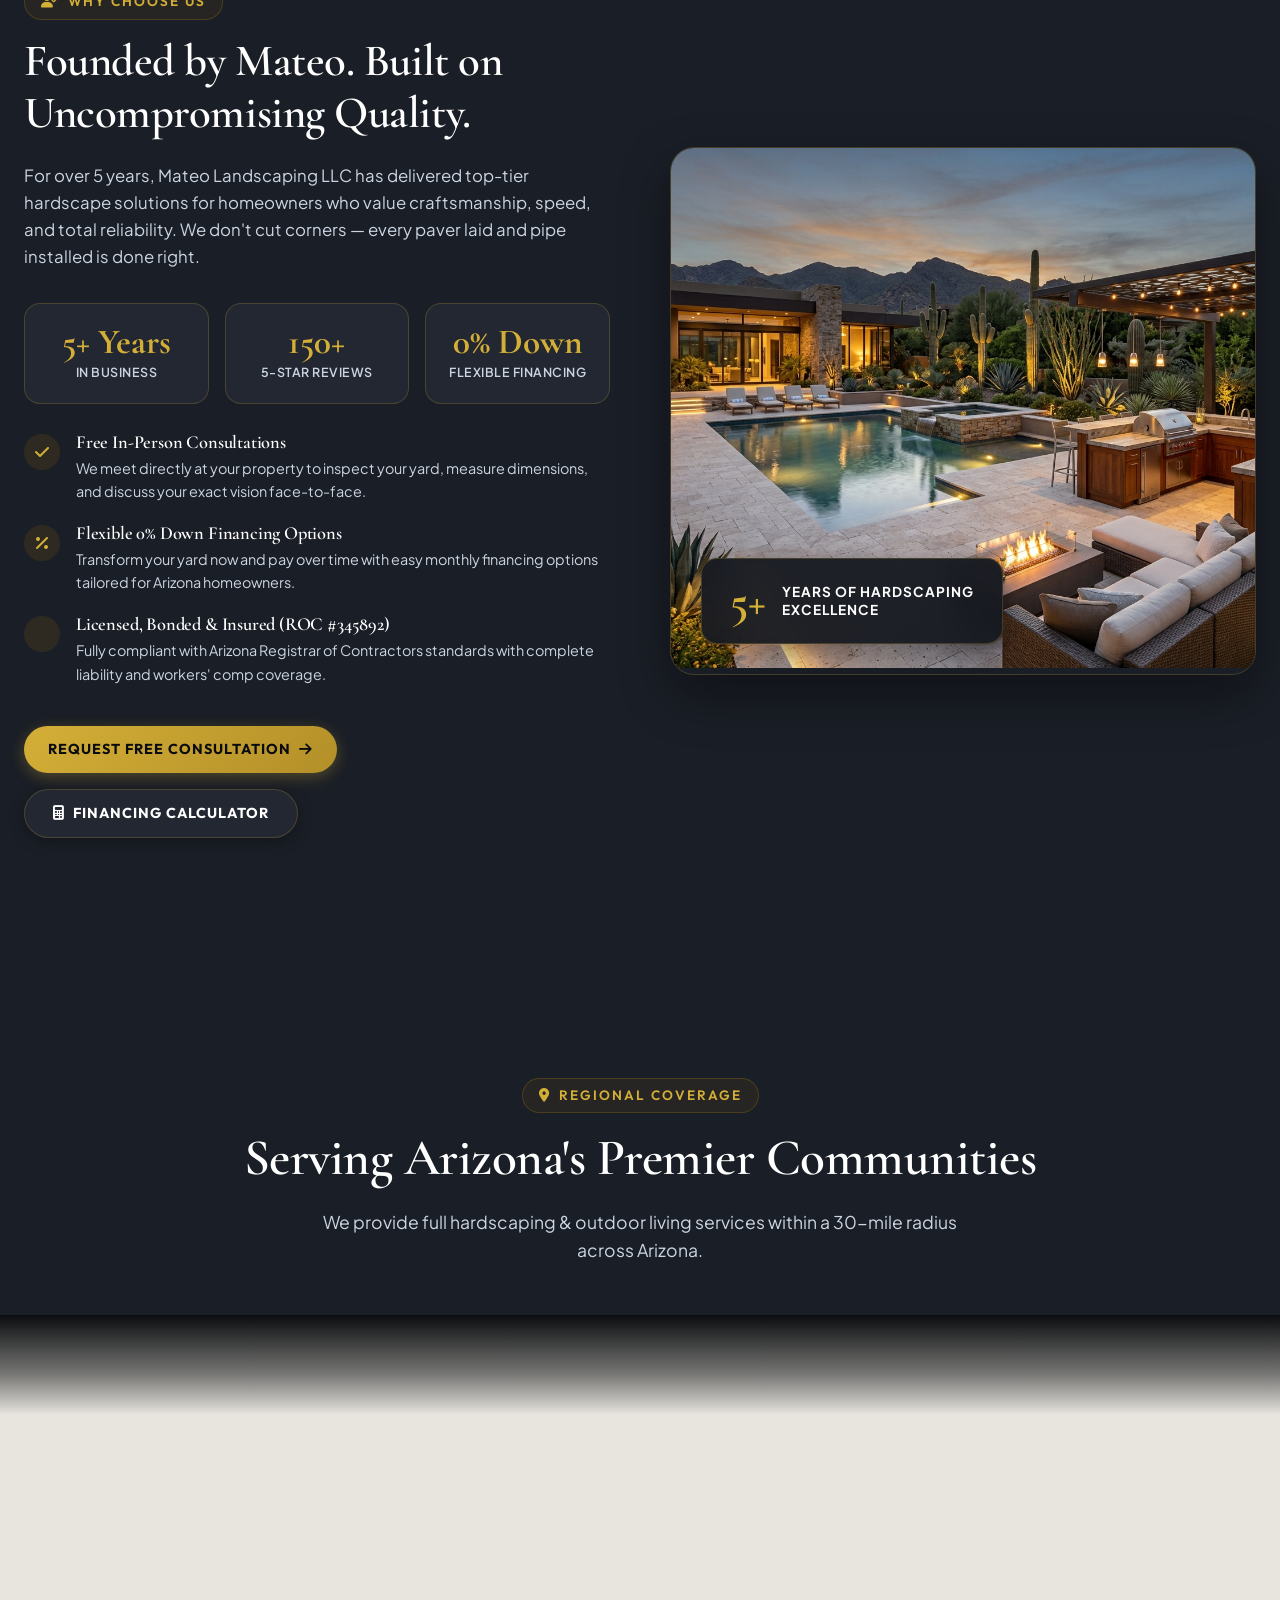
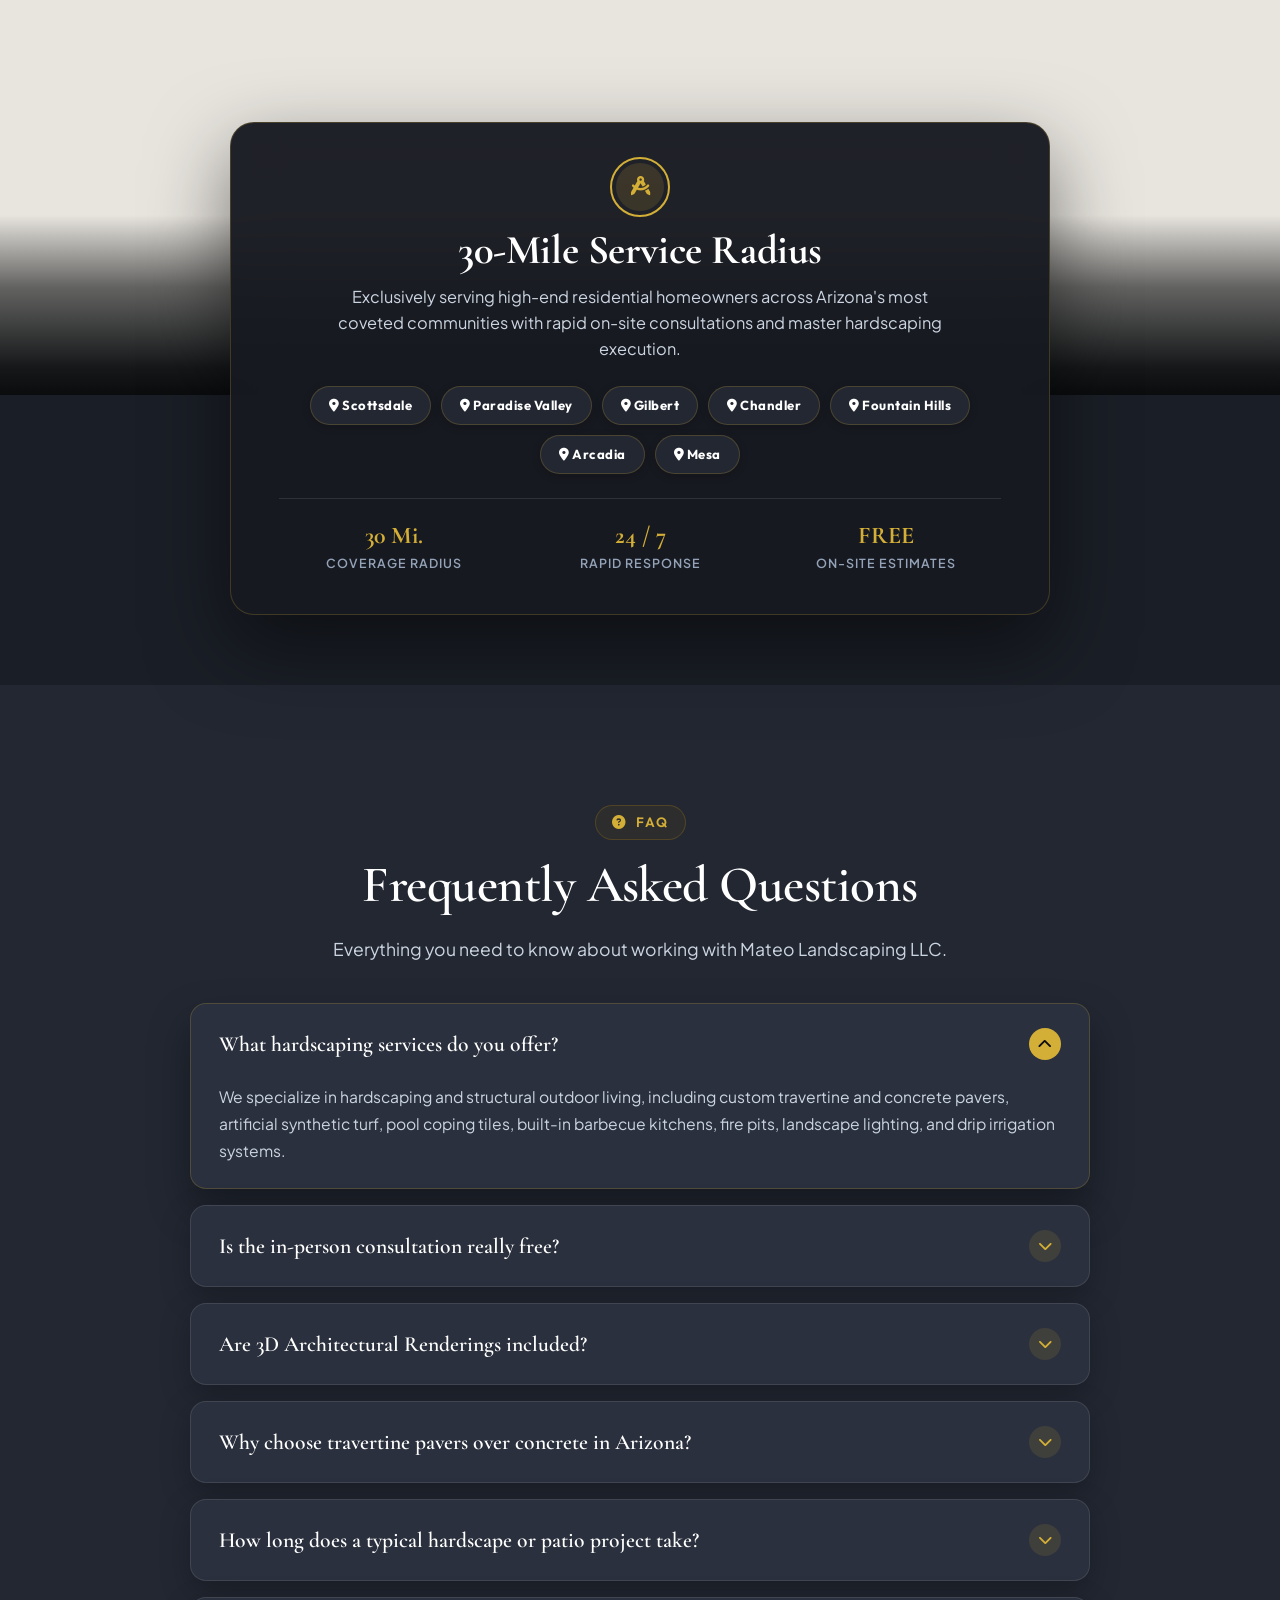
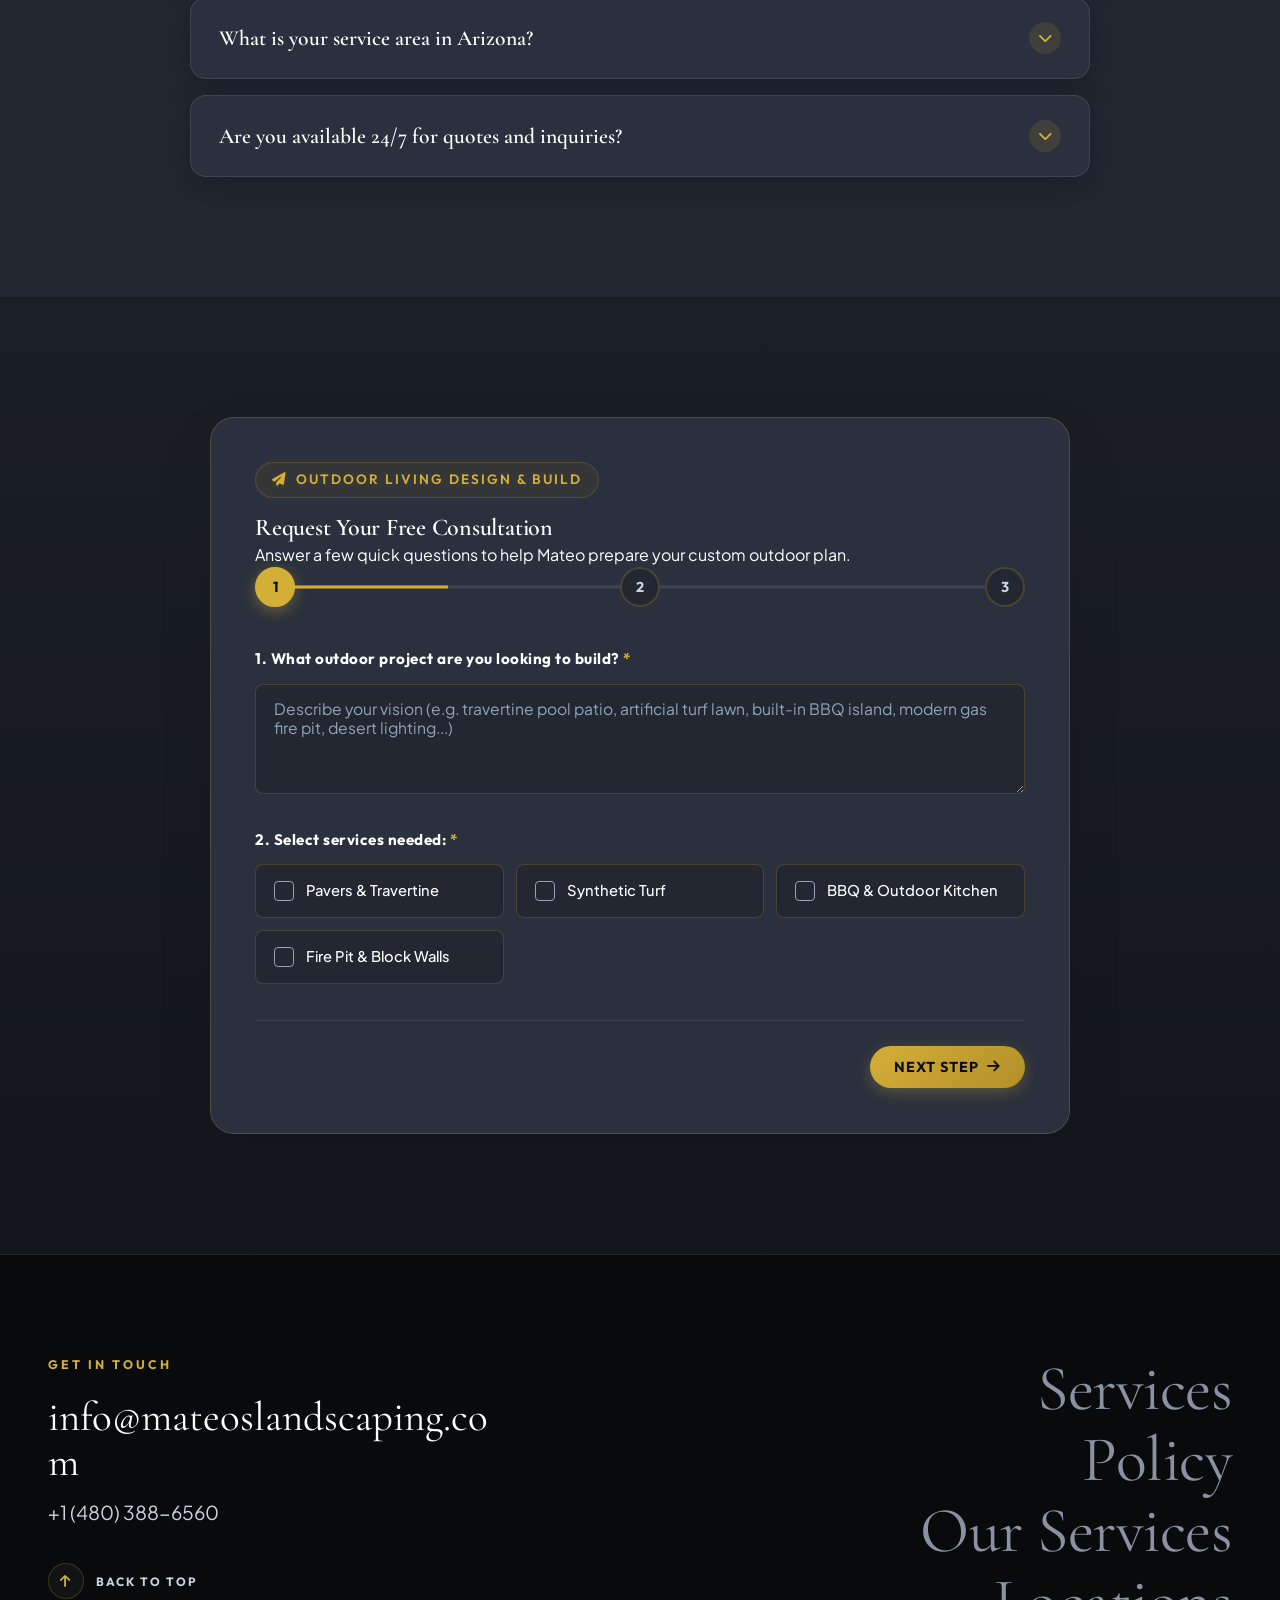
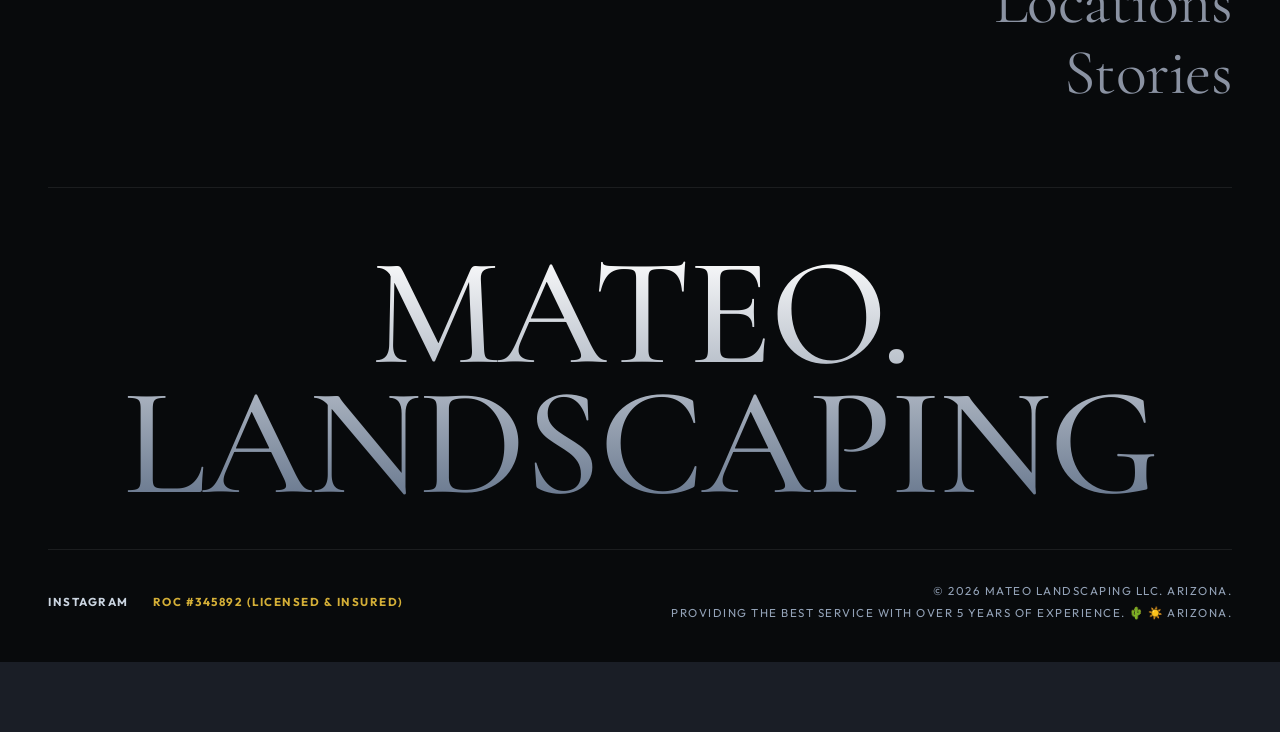
==== commit df224459: "Major changes" ====
--- a/index.html
+++ b/index.html
@@ -48,10 +48,22 @@
 
 <body>
 
+  <!-- TOP LICENSE & TRUST BAR -->
+  <div class="top-trust-bar">
+    <div class="container top-trust-container">
+      <div class="trust-license-badge">
+        <i class="fas fa-shield-check"></i> Licensed, Bonded & Insured | ROC #345892
+      </div>
+      <div class="trust-quick-links">
+        <span><i class="fas fa-star" style="color: var(--gold-primary);"></i> 150+ 5-Star Reviews</span>
+      </div>
+    </div>
+  </div>
+
   <!-- NAVBAR -->
   <nav class="navbar">
     <div class="container nav-container">
-      <a href="#hero" class="brand-logo">
+      <a href="index.html" class="brand-logo">
         <img src="images/logo.png" alt="Mateo Landscaping LLC Logo">
         <div class="brand-text">
           <span class="brand-name">MATEO LANDSCAPING</span>
@@ -62,8 +74,9 @@
       <ul class="nav-links">
         <li><a href="#services">Services</a></li>
         <li><a href="#work">Our Work</a></li>
-        <li><a href="#materials">3D Materials</a></li>
         <li><a href="#why-us">Why Mateo</a></li>
+        <li><a href="financing.html">Financing</a></li>
+        <li><a href="reviews.html">Reviews</a></li>
         <li><a href="#faq">FAQ</a></li>
       </ul>
 
@@ -71,7 +84,7 @@
         <a href="tel:4803886560" class="phone-link">
           <i class="fas fa-phone-alt"></i> (480) 388-6560
         </a>
-        <a href="#lead-form" class="btn-primary">Free Quote <i class="fas fa-arrow-right"></i></a>
+        <a href="index.html#lead-form" class="btn-primary">Free Quote <i class="fas fa-arrow-right"></i></a>
       </div>
 
       <button class="mobile-toggle" aria-label="Toggle Menu">
@@ -137,87 +150,127 @@
     </div>
   </section>
 
-  <!-- SERVICES SECTION -->
-  <section id="services" class="services-section">
+  <!-- SERVICES SECTION: SERVICE MATRIX SHOWCASE -->
+  <section id="services" class="service-matrix-section">
+    <div class="matrix-grid-bg"></div>
     <div class="container">
-      <div style="text-align: center;">
-        <span class="section-tag"><i class="fas fa-gem"></i> Master Hardscaping Services</span>
-        <h2 class="section-title">Built For The Sonoran Climate. Designed For Luxury.</h2>
-        <p class="section-subtitle">We focus on long-lasting structural hardscaping, premium stone work, and high-end
-          outdoor entertainment spaces.</p>
-      </div>
-
-      <div class="services-grid">
-        <!-- Service 1 -->
-        <div class="service-card">
-          <div class="service-icon-box"><i class="fas fa-cubes"></i></div>
-          <h3>Pavers & Travertine</h3>
-          <p>Custom travertine, concrete pavers, driveways, patios, and walkways engineered to withstand Arizona's
-            intense summer heat without cracking.</p>
-        </div>
-
-        <!-- Service 2 -->
-        <div class="service-card">
-          <div class="service-icon-box"><i class="fas fa-seedling"></i></div>
-          <h3>Artificial Turf Installation</h3>
-          <p>Ultra-realistic, heat-dissipating synthetic turf lawns. Perfect for year-round green backyards, pet areas,
-            and putting greens with zero watering.</p>
-        </div>
-
-        <!-- Service 3 -->
-        <div class="service-card">
-          <div class="service-icon-box"><i class="fas fa-water"></i></div>
-          <h3>Coping & Pool Deck Tile</h3>
-          <p>Seamless travertine pool coping tile and non-slip pool surround stone installations to elevate your
-            resort-style swimming pool.</p>
-        </div>
-
-        <!-- Service 4 -->
-        <div class="service-card">
-          <div class="service-icon-box"><i class="fas fa-fire-burner"></i></div>
-          <h3>Barbecue & Outdoor Kitchens</h3>
-          <p>Custom stacked stone grill islands, outdoor bar seating, built-in stainless steel barbecues, and complete
-            outdoor dining setups.</p>
-        </div>
-
-        <!-- Service 5 -->
-        <div class="service-card">
-          <div class="service-icon-box"><i class="fas fa-lightbulb"></i></div>
-          <h3>Landscape & Accent Lighting</h3>
-          <p>Architectural low-voltage LED landscape lighting. Uplighting for desert flora, path lighting, and
-            illuminated hardscape accents for evening ambiance.</p>
-        </div>
-
-        <!-- Service 6 -->
-        <div class="service-card">
-          <div class="service-icon-box"><i class="fas fa-faucet-drip"></i></div>
-          <h3>Irrigation Systems</h3>
-          <p>Smart drip irrigation and precision water delivery tailored for desert plants, trees, and cacti to prevent
-            water waste and optimize plant health.</p>
-        </div>
-
-        <!-- Service 7 -->
-        <div class="service-card">
-          <div class="service-icon-box"><i class="fas fa-mountain-sun"></i></div>
-          <h3>Desert Plants & Xeriscaping</h3>
-          <p>Drought-tolerant native Sonoran desert planting including Agave, Saguaro, Palo Verde, and decorative river
-            rock accents.</p>
-        </div>
-
-        <!-- Service 8 -->
-        <div class="service-card">
-          <div class="service-icon-box"><i class="fas fa-fire"></i></div>
-          <h3>Fire Pits & Fireplaces</h3>
-          <p>Custom stone fire features, modern gas fire tables, and outdoor masonry fireplaces designed for desert
-            evening gatherings.</p>
-        </div>
-
-        <!-- Service 9 -->
-        <div class="service-card">
-          <div class="service-icon-box"><i class="fas fa-layer-group"></i></div>
-          <h3>Retaining Walls & Block Work</h3>
-          <p>Structural block walls, terraced stone retaining systems, and privacy masonry walls built for durability
-            and elevation control.</p>
+      <div class="matrix-header">
+        <div class="matrix-header-left">
+          <span class="matrix-tag">CAPABILITIES</span>
+          <h2 class="matrix-title">Service Matrix</h2>
+        </div>
+        <span class="matrix-index-tag" id="matrixIndexTag">INDEX 01 / 06</span>
+      </div>
+
+      <div class="service-matrix-container">
+        <!-- LEFT SIDEBAR LIST -->
+        <div class="matrix-sidebar">
+          <div class="matrix-item active" data-index="INDEX 01 / 06" data-title="Pavers & Travertine"
+            data-desc="Custom travertine, concrete pavers, driveways, patios, and walkways engineered to withstand Arizona's intense summer heat without cracking."
+            data-bg="images/pavers-project.jpg" data-badge1="PROFESSIONAL GRADE" data-badge2="STRUCTURAL"
+            data-timeline="3 - 5 Days" data-warranty="Lifetime Craftsmanship" data-bars="5">
+            <div class="matrix-item-left">
+              <span class="matrix-item-num">01</span>
+              <span class="matrix-item-title">Pavers & Travertine</span>
+            </div>
+            <i class="fas fa-arrow-up-right matrix-item-arrow"></i>
+          </div>
+
+          <div class="matrix-item" data-index="INDEX 02 / 06" data-title="Artificial Turf Installation"
+            data-desc="Ultra-realistic, heat-dissipating synthetic turf lawns. Perfect for year-round green backyards, pet areas, and putting greens with zero watering."
+            data-bg="images/turf-project.jpg" data-badge1="HEAT SHIELD" data-badge2="ZERO WATERING"
+            data-timeline="2 - 3 Days" data-warranty="15-Year Manufacturer" data-bars="5">
+            <div class="matrix-item-left">
+              <span class="matrix-item-num">02</span>
+              <span class="matrix-item-title">Artificial Turf Installation</span>
+            </div>
+            <i class="fas fa-arrow-up-right matrix-item-arrow"></i>
+          </div>
+
+          <div class="matrix-item" data-index="INDEX 03 / 06" data-title="Coping & Pool Deck Tile"
+            data-desc="Seamless travertine pool coping tile and non-slip pool surround stone installations engineered to elevate your resort-style swimming pool."
+            data-bg="images/hero-bg.jpg" data-badge1="COOL TOUCH" data-badge2="RESORT FINISH" data-timeline="3 - 4 Days"
+            data-warranty="10-Year Water Seal" data-bars="4">
+            <div class="matrix-item-left">
+              <span class="matrix-item-num">03</span>
+              <span class="matrix-item-title">Coping & Pool Deck Tile</span>
+            </div>
+            <i class="fas fa-arrow-up-right matrix-item-arrow"></i>
+          </div>
+
+          <div class="matrix-item" data-index="INDEX 04 / 06" data-title="Barbecue & Outdoor Kitchens"
+            data-desc="Custom stacked stone grill islands, outdoor bar seating, built-in stainless steel barbecues, and complete outdoor dining setups."
+            data-bg="images/bbq-kitchen-project.jpg" data-badge1="CUSTOM MASONRY" data-badge2="GAS CONNECTED"
+            data-timeline="4 - 7 Days" data-warranty="Included" data-bars="5">
+            <div class="matrix-item-left">
+              <span class="matrix-item-num">04</span>
+              <span class="matrix-item-title">Barbecue & Outdoor Kitchens</span>
+            </div>
+            <i class="fas fa-arrow-up-right matrix-item-arrow"></i>
+          </div>
+
+          <div class="matrix-item" data-index="INDEX 05 / 06" data-title="Landscape & Accent Lighting"
+            data-desc="Architectural low-voltage LED landscape lighting. Uplighting for desert flora, path lighting, and illuminated hardscape accents for evening ambiance."
+            data-bg="images/after-yard.jpg" data-badge1="LOW VOLTAGE" data-badge2="SMART CONTROL"
+            data-timeline="1 - 2 Days" data-warranty="5-Year LED Fixtures" data-bars="4">
+            <div class="matrix-item-left">
+              <span class="matrix-item-num">05</span>
+              <span class="matrix-item-title">Landscape & Accent Lighting</span>
+            </div>
+            <i class="fas fa-arrow-up-right matrix-item-arrow"></i>
+          </div>
+
+          <div class="matrix-item" data-index="INDEX 06 / 06" data-title="Retaining Walls & Block Work"
+            data-desc="Structural block walls, terraced stone retaining systems, and privacy masonry walls built for maximum durability and elevation control."
+            data-bg="images/before-yard.jpg" data-badge1="STRUCTURAL MASONRY" data-badge2="ELEVATION CONTROL"
+            data-timeline="3 - 6 Days" data-warranty="Lifetime Structural" data-bars="5">
+            <div class="matrix-item-left">
+              <span class="matrix-item-num">06</span>
+              <span class="matrix-item-title">Retaining Walls & Block Work</span>
+            </div>
+            <i class="fas fa-arrow-up-right matrix-item-arrow"></i>
+          </div>
+        </div>
+
+        <!-- RIGHT FEATURE PANEL SHOWCASE -->
+        <div class="matrix-display" id="matrixDisplay" style="background-image: url('images/pavers-project.jpg');">
+          <div class="matrix-display-overlay"></div>
+          <div class="matrix-display-content">
+            <div class="matrix-badges" id="matrixBadges">
+              <span class="matrix-badge">PROFESSIONAL GRADE</span>
+              <span class="matrix-badge">STRUCTURAL</span>
+            </div>
+            <h3 class="matrix-display-title" id="matrixTitle">Pavers & Travertine</h3>
+            <div class="matrix-display-desc-wrap">
+              <div class="matrix-accent-bar"></div>
+              <p class="matrix-display-desc" id="matrixDesc">
+                Custom travertine, concrete pavers, driveways, patios, and walkways engineered to withstand Arizona's
+                intense summer heat without cracking.
+              </p>
+            </div>
+
+            <div class="matrix-stats-row">
+              <div class="matrix-stat-item">
+                <span class="matrix-stat-lbl">SERVICE LEVEL</span>
+                <div class="matrix-bars" id="matrixBars">
+                  <div class="matrix-bar"></div>
+                  <div class="matrix-bar"></div>
+                  <div class="matrix-bar"></div>
+                  <div class="matrix-bar"></div>
+                  <div class="matrix-bar"></div>
+                </div>
+              </div>
+              <div class="matrix-stat-item">
+                <span class="matrix-stat-lbl">EST TIMELINE</span>
+                <span class="matrix-stat-val" id="matrixTimeline">3 - 5 Days</span>
+              </div>
+              <div class="matrix-stat-item">
+                <span class="matrix-stat-lbl">WARRANTY</span>
+                <span class="matrix-stat-val" id="matrixWarranty">Lifetime Craftsmanship</span>
+              </div>
+              <a href="#lead-form" class="matrix-cta-btn">INQUIRE DETAILS <i class="fas fa-arrow-right"></i></a>
+            </div>
+          </div>
         </div>
       </div>
     </div>
@@ -235,8 +288,8 @@
       <div class="ba-slider-container">
         <!-- After Image (Bottom Layer) -->
         <div class="ba-image-after">
-          <img src="images/hero-bg.jpg" alt="Finished Travertine Pool Deck & Backyard">
-          <span class="ba-badge ba-badge-after"><i class="fas fa-sparkles"></i> AFTER: Luxury Travertine Pool
+          <img src="images/after-yard.jpg" alt="Finished Travertine Pool Deck & Backyard Transformation">
+          <span class="ba-badge ba-badge-after"><i class="fas fa-sparkles"></i> AFTER: Luxury Travertine & Turf
             Resort</span>
         </div>
 
@@ -256,7 +309,7 @@
     </div>
   </section>
 
-  <!-- PORTFOLIO GALLERY SECTION WITH 3D TILT HOVER -->
+  <!-- PORTFOLIO GALLERY SECTION -->
   <section id="work" class="gallery-section">
     <div class="container">
       <div style="text-align: center;">
@@ -266,29 +319,32 @@
 
       <div class="gallery-grid">
         <div class="gallery-card">
-          <img src="images/gallery-1.jpg" alt="Outdoor Kitchen & Travertine Pavers">
+          <img src="images/pavers-project.jpg" alt="Pavers & Travertine Driveway Project">
           <div class="gallery-overlay">
             <span class="gallery-category">Scottsdale Luxury Estate</span>
-            <h3 class="gallery-title">Travertine Deck & Barbecue Kitchen</h3>
-            <p class="gallery-desc">Complete backyard remodel featuring custom stone BBQ island and cedar pergola.</p>
+            <h3 class="gallery-title">Interlocking Pavers & Travertine Patio</h3>
+            <p class="gallery-desc">Custom herringbone paver driveway and patio engineered for 115°F Arizona summer
+              heat.</p>
           </div>
         </div>
 
         <div class="gallery-card">
-          <img src="images/gallery-2.jpg" alt="Artificial Turf & Pool Coping">
+          <img src="images/turf-project.jpg" alt="Artificial Turf Lawn Project">
           <div class="gallery-overlay">
             <span class="gallery-category">Paradise Valley Residence</span>
-            <h3 class="gallery-title">Synthetic Turf & Pool Coping</h3>
-            <p class="gallery-desc">Modern pool tile coping paired with precision-cut luxury turf surrounds.</p>
+            <h3 class="gallery-title">Synthetic Turf & Backyard Putting Green</h3>
+            <p class="gallery-desc">Ultra-realistic heat-shield synthetic turf paired with precision travertine borders.
+            </p>
           </div>
         </div>
 
         <div class="gallery-card">
-          <img src="images/gallery-3.jpg" alt="Fire Pit & Desert Lighting">
+          <img src="images/bbq-kitchen-project.jpg" alt="Barbecue & Outdoor Kitchen Project">
           <div class="gallery-overlay">
-            <span class="gallery-category">East Valley Remodel</span>
-            <h3 class="gallery-title">Night Fire Lounge & LED Accent Lights</h3>
-            <p class="gallery-desc">Custom masonry fire pit with integrated low-voltage LED landscape lighting.</p>
+            <span class="gallery-category">Chandler Outdoor Oasis</span>
+            <h3 class="gallery-title">Stacked Stone BBQ Island & Pergola</h3>
+            <p class="gallery-desc">Built-in stainless steel grill, bar seating, and outdoor dining pergola at sunset.
+            </p>
           </div>
         </div>
       </div>
@@ -356,11 +412,27 @@
     <div class="container">
       <div class="why-wrapper">
         <div class="why-content">
-          <span class="section-tag"><i class="fas fa-user-check"></i> Owner-Operated Precision</span>
+          <span class="section-tag"><i class="fas fa-user-check"></i> Why Choose Us</span>
           <h2>Founded by Mateo. Built on Uncompromising Quality.</h2>
           <p>For over 5 years, Mateo Landscaping LLC has delivered top-tier hardscape solutions for homeowners who value
             craftsmanship, speed, and total reliability. We don't cut corners — every paver laid and pipe installed is
             done right.</p>
+
+          <!-- Why Choose Us Trust Metrics -->
+          <div class="why-trust-metrics">
+            <div class="trust-metric-card">
+              <div class="trust-metric-num">5+ Years</div>
+              <div class="trust-metric-lbl">In Business</div>
+            </div>
+            <div class="trust-metric-card">
+              <div class="trust-metric-num">150+</div>
+              <div class="trust-metric-lbl">5-Star Reviews</div>
+            </div>
+            <div class="trust-metric-card">
+              <div class="trust-metric-num">0% Down</div>
+              <div class="trust-metric-lbl">Flexible Financing</div>
+            </div>
+          </div>
 
           <div class="feature-list">
             <div class="feature-item">
@@ -373,25 +445,28 @@
             </div>
 
             <div class="feature-item">
-              <div class="feature-icon"><i class="fas fa-check"></i></div>
+              <div class="feature-icon"><i class="fas fa-percent"></i></div>
               <div class="feature-text">
-                <h4>30-Mile Service Coverage in Arizona</h4>
-                <p>Serving premier residential communities throughout Scottsdale, Paradise Valley, Gilbert, Chandler,
-                  Mesa, and surrounding high-end areas.</p>
+                <h4>Flexible 0% Down Financing Options</h4>
+                <p>Transform your yard now and pay over time with easy monthly financing options tailored for Arizona
+                  homeowners.</p>
               </div>
             </div>
 
             <div class="feature-item">
-              <div class="feature-icon"><i class="fas fa-check"></i></div>
+              <div class="feature-icon"><i class="fas fa-shield-check"></i></div>
               <div class="feature-text">
-                <h4>24/7 Service Availability</h4>
-                <p>We are responsive round-the-clock for inquiries, quotes, and rapid project scheduling to fit your
-                  timetable.</p>
-              </div>
-            </div>
-          </div>
-
-          <a href="#lead-form" class="btn-primary">Request Free Consultation <i class="fas fa-arrow-right"></i></a>
+                <h4>Licensed, Bonded & Insured (ROC #345892)</h4>
+                <p>Fully compliant with Arizona Registrar of Contractors standards with complete liability and workers'
+                  comp coverage.</p>
+              </div>
+            </div>
+          </div>
+
+          <div style="display: flex; gap: 16px; flex-wrap: wrap;">
+            <a href="#lead-form" class="btn-primary">Request Free Consultation <i class="fas fa-arrow-right"></i></a>
+            <a href="financing.html" class="btn-secondary"><i class="fas fa-calculator"></i> Financing Calculator</a>
+          </div>
         </div>
 
         <div class="why-image-card">
@@ -441,13 +516,13 @@
           communities with rapid on-site consultations and master hardscaping execution.</p>
 
         <div class="city-pills">
-          <span class="city-pill"><i class="fas fa-location-dot"></i> Scottsdale</span>
-          <span class="city-pill"><i class="fas fa-location-dot"></i> Paradise Valley</span>
-          <span class="city-pill"><i class="fas fa-location-dot"></i> Gilbert</span>
-          <span class="city-pill"><i class="fas fa-location-dot"></i> Chandler</span>
-          <span class="city-pill"><i class="fas fa-location-dot"></i> Fountain Hills</span>
-          <span class="city-pill"><i class="fas fa-location-dot"></i> Arcadia</span>
-          <span class="city-pill"><i class="fas fa-location-dot"></i> Mesa</span>
+          <a href="scottsdale.html" class="city-pill"><i class="fas fa-location-dot"></i> Scottsdale</a>
+          <a href="paradise-valley.html" class="city-pill"><i class="fas fa-location-dot"></i> Paradise Valley</a>
+          <a href="gilbert.html" class="city-pill"><i class="fas fa-location-dot"></i> Gilbert</a>
+          <a href="chandler.html" class="city-pill"><i class="fas fa-location-dot"></i> Chandler</a>
+          <a href="scottsdale.html" class="city-pill"><i class="fas fa-location-dot"></i> Fountain Hills</a>
+          <a href="scottsdale.html" class="city-pill"><i class="fas fa-location-dot"></i> Arcadia</a>
+          <a href="chandler.html" class="city-pill"><i class="fas fa-location-dot"></i> Mesa</a>
         </div>
 
         <div class="map-stats-bar">
@@ -588,62 +663,77 @@
           <div class="step-node active" data-step-node="1">1</div>
           <div class="step-node" data-step-node="2">2</div>
           <div class="step-node" data-step-node="3">3</div>
-          <div class="step-node" data-step-node="4">4</div>
         </div>
 
         <form id="outdoorLeadForm">
-          <!-- STEP 1: Vision & Space -->
+          <!-- STEP 1: Project & Vision -->
           <div class="form-step-panel active" data-step="1">
             <div class="form-group">
               <label class="form-label" for="vision">
-                1. What outdoor space are you ready to transform? <span class="req">*</span>
+                1. What outdoor project are you looking to build? <span class="req">*</span>
               </label>
               <textarea id="vision" name="vision" class="form-textarea"
-                placeholder="Describe your vision to us (e.g. travertine patio around pool, turf area for kids, BBQ grill island, low-voltage lighting...)"
+                placeholder="Describe your vision (e.g. travertine pool patio, artificial turf lawn, built-in BBQ island, modern gas fire pit, desert lighting...)"
                 required></textarea>
             </div>
 
             <div class="form-group">
               <label class="form-label">
-                2. Do you currently have an outdoor space we'd be working with? <span class="req">*</span>
+                2. Select services needed: <span class="req">*</span>
               </label>
               <div class="options-grid">
                 <label class="option-card">
-                  <input type="radio" name="space_type" value="Empty yard — starting from scratch" required>
+                  <input type="checkbox" name="services" value="Pavers & Travertine Patio">
                   <div class="option-content">
                     <div class="option-check"></div>
-                    <span>Empty yard — starting from scratch</span>
+                    <span>Pavers & Travertine</span>
                   </div>
                 </label>
 
                 <label class="option-card">
-                  <input type="radio" name="space_type" value="Existing space that needs a full remodel">
+                  <input type="checkbox" name="services" value="Artificial Synthetic Turf">
                   <div class="option-content">
                     <div class="option-check"></div>
-                    <span>Existing space that needs a full remodel</span>
+                    <span>Synthetic Turf</span>
                   </div>
                 </label>
 
                 <label class="option-card">
-                  <input type="radio" name="space_type" value="Partial renovation — adding to what's there">
+                  <input type="checkbox" name="services" value="BBQ & Outdoor Kitchen">
                   <div class="option-content">
                     <div class="option-check"></div>
-                    <span>Partial renovation — adding to what's there</span>
+                    <span>BBQ & Outdoor Kitchen</span>
                   </div>
                 </label>
-              </div>
-            </div>
-          </div>
-
-          <!-- STEP 2: Budget & Timeline -->
+
+                <label class="option-card">
+                  <input type="checkbox" name="services" value="Fire Pit & Hardscape Walls">
+                  <div class="option-content">
+                    <div class="option-check"></div>
+                    <span>Fire Pit & Block Walls</span>
+                  </div>
+                </label>
+              </div>
+            </div>
+          </div>
+
+          <!-- STEP 2: Location, Budget & Financing -->
           <div class="form-step-panel" data-step="2">
             <div class="form-group">
+              <label class="form-label" for="city">
+                3. Where is your property located? <span class="req">*</span>
+              </label>
+              <input type="text" id="city" name="city" class="form-input"
+                placeholder="e.g. Scottsdale, Paradise Valley, Gilbert, Chandler, Fountain Hills..." required>
+            </div>
+
+            <div class="form-group">
               <label class="form-label">
-                3. What's your estimated budget? <span class="req">*</span>
+                4. Estimated budget & payment preference? <span class="req">*</span>
               </label>
               <div class="options-grid">
                 <label class="option-card">
-                  <input type="radio" name="budget" value="$15,000 – $30,000" required>
+                  <input type="radio" name="budget" value="$15k–$30k (Paying Cash/Check)" required>
                   <div class="option-content">
                     <div class="option-check"></div>
                     <span>$15,000 – $30,000</span>
@@ -651,127 +741,40 @@
                 </label>
 
                 <label class="option-card">
-                  <input type="radio" name="budget" value="$30,000 – $60,000">
+                  <input type="radio" name="budget" value="$30k–$60k (Interested in 0% Down Financing)">
                   <div class="option-content">
                     <div class="option-check"></div>
-                    <span>$30,000 – $60,000</span>
+                    <span>$30,000 – $60,000 (Financing)</span>
                   </div>
                 </label>
 
                 <label class="option-card">
-                  <input type="radio" name="budget" value="$60,000 – $100,000">
+                  <input type="radio" name="budget" value="$60k–$100k+">
                   <div class="option-content">
                     <div class="option-check"></div>
-                    <span>$60,000 – $100,000</span>
+                    <span>$60,000 – $100,000+</span>
                   </div>
                 </label>
-
-                <label class="option-card">
-                  <input type="radio" name="budget" value="$100,000+">
-                  <div class="option-content">
-                    <div class="option-check"></div>
-                    <span>$100,000+</span>
-                  </div>
-                </label>
-              </div>
-            </div>
-
-            <div class="form-group">
-              <label class="form-label">
-                4. How soon are you looking to start? <span class="req">*</span>
-              </label>
-              <div class="options-grid">
-                <label class="option-card">
-                  <input type="radio" name="timeline" value="Within 30 days" required>
-                  <div class="option-content">
-                    <div class="option-check"></div>
-                    <span>Within 30 days</span>
-                  </div>
-                </label>
-
-                <label class="option-card">
-                  <input type="radio" name="timeline" value="Within 90 days">
-                  <div class="option-content">
-                    <div class="option-check"></div>
-                    <span>Within 90 days</span>
-                  </div>
-                </label>
-
-                <label class="option-card">
-                  <input type="radio" name="timeline" value="Within 6 months">
-                  <div class="option-content">
-                    <div class="option-check"></div>
-                    <span>Within 6 months</span>
-                  </div>
-                </label>
-
-                <label class="option-card">
-                  <input type="radio" name="timeline" value="Just exploring">
-                  <div class="option-content">
-                    <div class="option-check"></div>
-                    <span>Just exploring</span>
-                  </div>
-                </label>
-              </div>
-            </div>
-          </div>
-
-          <!-- STEP 3: Design Readiness & Location -->
+              </div>
+            </div>
+          </div>
+
+          <!-- STEP 3: Contact Info & Request Quote -->
           <div class="form-step-panel" data-step="3">
             <div class="form-group">
               <label class="form-label">
-                5. Do you have a design in mind or need help with the vision? <span class="req">*</span>
-              </label>
-              <div class="options-grid">
-                <label class="option-card">
-                  <input type="radio" name="design_readiness" value="I have a clear idea of what I want" required>
-                  <div class="option-content">
-                    <div class="option-check"></div>
-                    <span>I have a clear idea of what I want</span>
-                  </div>
-                </label>
-
-                <label class="option-card">
-                  <input type="radio" name="design_readiness" value="I have some ideas but need guidance">
-                  <div class="option-content">
-                    <div class="option-check"></div>
-                    <span>I have some ideas but need guidance</span>
-                  </div>
-                </label>
-
-                <label class="option-card">
-                  <input type="radio" name="design_readiness" value="I need help designing from scratch">
-                  <div class="option-content">
-                    <div class="option-check"></div>
-                    <span>I need help designing from scratch</span>
-                  </div>
-                </label>
-              </div>
-            </div>
-
-            <div class="form-group">
-              <label class="form-label" for="city">
-                6. Where is the property located? <span class="req">*</span>
-              </label>
-              <input type="text" id="city" name="city" class="form-input"
-                placeholder="e.g. Scottsdale, Paradise Valley, Gilbert, Chandler..." required>
-            </div>
-          </div>
-
-          <!-- STEP 4: Contact Info -->
-          <div class="form-step-panel" data-step="4">
-            <div class="form-group">
-              <label class="form-label">
-                7. How can we reach you? <span class="req">*</span>
+                5. Where should we send your free consultation quote? <span class="req">*</span>
               </label>
               <div class="form-grid-2" style="margin-bottom: 16px;">
                 <div>
-                  <label style="font-size: 0.85rem; color: var(--text-muted); display: block; margin-bottom: 4px;">Name
+                  <label style="font-size: 0.85rem; color: var(--text-muted); display: block; margin-bottom: 4px;">Full
+                    Name
                     <span class="req">*</span></label>
                   <input type="text" name="name" class="form-input" placeholder="Full Name" required>
                 </div>
                 <div>
                   <label style="font-size: 0.85rem; color: var(--text-muted); display: block; margin-bottom: 4px;">Phone
+                    Number
                     <span class="req">*</span></label>
                   <input type="tel" name="phone" class="form-input" placeholder="(480) 000-0000" required>
                 </div>
@@ -779,15 +782,15 @@
 
               <div class="form-grid-2">
                 <div>
-                  <label style="font-size: 0.85rem; color: var(--text-muted); display: block; margin-bottom: 4px;">Best
-                    time to call</label>
-                  <input type="text" name="best_time" class="form-input"
-                    placeholder="e.g. Mornings, After 5 PM, Weekends">
+                  <label style="font-size: 0.85rem; color: var(--text-muted); display: block; margin-bottom: 4px;">Email
+                    Address
+                    <span class="req">*</span></label>
+                  <input type="email" name="email" class="form-input" placeholder="name@example.com" required>
                 </div>
                 <div>
-                  <label style="font-size: 0.85rem; color: var(--text-muted); display: block; margin-bottom: 4px;">Email
-                    <span class="req">*</span></label>
-                  <input type="email" name="email" class="form-input" placeholder="name@example.com" required>
+                  <label style="font-size: 0.85rem; color: var(--text-muted); display: block; margin-bottom: 4px;">Best
+                    Time To Call</label>
+                  <input type="text" name="best_time" class="form-input" placeholder="e.g. Mornings, After 5 PM">
                 </div>
               </div>
             </div>
@@ -812,90 +815,52 @@
     </div>
   </section>
 
-  <!-- FOOTER -->
-  <footer class="footer">
-    <div class="container">
-      <div class="footer-grid">
-        <div class="footer-brand">
-          <a href="#hero" class="brand-logo">
-            <img src="images/logo.png" alt="Mateo Landscaping Logo">
-            <div class="brand-text">
-              <span class="brand-name">MATEO LANDSCAPING</span>
-              <span class="brand-tagline">Done Right.</span>
-            </div>
-          </a>
-          <p>Specialists in luxury hardscaping, pavers, synthetic turf, coping tiles, outdoor barbecue kitchens, and
-            desert lighting across Arizona.</p>
-          <div class="social-links">
-            <a href="https://www.instagram.com/mateos_landscaping_llc/" target="_blank" rel="noopener"
-              class="social-btn" aria-label="Instagram">
-              <i class="fab fa-instagram"></i>
-            </a>
-          </div>
-        </div>
-
-        <div class="footer-col">
-          <h4>Navigation</h4>
-          <ul class="footer-links">
-            <li><a href="#hero">Home</a></li>
-            <li><a href="#services">Services</a></li>
-            <li><a href="#work">Our Work</a></li>
-            <li><a href="#materials">3D Materials</a></li>
-            <li><a href="#why-us">Why Mateo</a></li>
-            <li><a href="#faq">FAQ</a></li>
-          </ul>
-        </div>
-
-        <div class="footer-col">
-          <h4>Services</h4>
-          <ul class="footer-links">
-            <li><a href="#services">Travertine Pavers</a></li>
-            <li><a href="#services">Artificial Turf</a></li>
-            <li><a href="#services">Pool Coping Tile</a></li>
-            <li><a href="#services">Outdoor BBQs</a></li>
-            <li><a href="#services">Desert Lighting</a></li>
-            <li><a href="#services">Irrigation Systems</a></li>
-          </ul>
-        </div>
-
-        <div class="footer-col">
-          <h4>Contact & Hours</h4>
-          <ul class="contact-info-list">
-            <li class="contact-info-item">
-              <i class="fas fa-phone-alt"></i>
-              <div>
-                <strong>Phone:</strong><br>
-                <a href="tel:4803886560" style="color: var(--gold-primary); text-decoration: none;">(480) 388-6560</a>
-              </div>
-            </li>
-            <li class="contact-info-item">
-              <i class="fas fa-envelope"></i>
-              <div>
-                <strong>Email:</strong><br>
-                info@mateoslandscaping.com
-              </div>
-            </li>
-            <li class="contact-info-item">
-              <i class="fas fa-map-marker-alt"></i>
-              <div>
-                <strong>Location:</strong><br>
-                Arizona (30-Mile Radius)
-              </div>
-            </li>
-            <li class="contact-info-item">
-              <i class="fas fa-clock"></i>
-              <div>
-                <strong>Hours:</strong><br>
-                24/7 Availability
-              </div>
-            </li>
-          </ul>
-        </div>
-      </div>
-
-      <div class="footer-bottom">
-        <p>&copy; 2026 Mateo Landscaping LLC. All Rights Reserved. Tagline: Done Right.</p>
-        <p>Serving Scottsdale, Paradise Valley, Gilbert, Chandler, & High-End Arizona Communities.</p>
+  <!-- EDITORIAL LUXURY FOOTER (MATCHING USER REFERENCE DESIGN) -->
+  <footer class="footer-editorial">
+    <div class="container-editorial">
+      <!-- Top Row: Get in Touch & Giant Serif Links Stack -->
+      <div class="footer-top-row">
+        <!-- Left: Get In Touch -->
+        <div class="footer-touch-col">
+          <span class="footer-label">GET IN TOUCH</span>
+          <a href="mailto:info@mateoslandscaping.com" class="footer-email-link">info@mateoslandscaping.com</a>
+          <a href="tel:4803886560" class="footer-phone-link">+1 (480) 388-6560</a>
+
+          <button id="backToTopBtn" class="back-to-top-btn" aria-label="Back to Top">
+            <span class="btn-arrow-circle"><i class="fas fa-arrow-up"></i></span>
+            <span class="btn-text-lbl">BACK TO TOP</span>
+          </button>
+        </div>
+
+        <!-- Right: Giant Serif Editorial Links Stack -->
+        <div class="footer-serif-links">
+          <a href="#services">Services</a>
+          <a href="privacy.html">Policy</a>
+          <a href="#services">Our Services</a>
+          <a href="#map">Locations</a>
+          <a href="reviews.html">Stories</a>
+        </div>
+      </div>
+
+      <!-- Center: Monumental Giant Typography -->
+      <div class="footer-monumental-wrap">
+        <h1 class="footer-monumental-text">
+          <span>MATEO.</span>
+          <span>LANDSCAPING</span>
+        </h1>
+      </div>
+
+      <!-- Bottom Bar -->
+      <div class="footer-editorial-bottom">
+        <div class="footer-social-links">
+          <a href="https://www.instagram.com/mateos_landscaping_llc/" target="_blank" rel="noopener">INSTAGRAM</a>
+          <span class="footer-roc-tag">ROC #345892 (LICENSED & INSURED)</span>
+        </div>
+
+        <div class="footer-copy-info">
+          <p>&copy; 2026 MATEO LANDSCAPING LLC. ARIZONA.</p>
+          <p>PROVIDING THE BEST SERVICE WITH OVER 5 YEARS OF EXPERIENCE. 🌵 ☀️ ARIZONA.</p>
+        </div>
       </div>
     </div>
   </footer>
--- a/css/styles.css
+++ b/css/styles.css
@@ -5,27 +5,27 @@
 @import url('https://fonts.googleapis.com/css2?family=Cormorant+Garamond:ital,wght@0,400;0,500;0,600;0,700;1,400&family=Outfit:wght@300;400;500;600;700&family=Plus+Jakarta+Sans:wght@300;400;500;600;700&display=swap');
 
 :root {
-  /* Color Palette - Arizona Light Travertine & Sand */
-  --bg-dark: #FAF8F5;          /* Main page background - warm alabaster travertine */
-  --bg-darker: #F2EFE9;        /* Footer & secondary deep surface */
-  --bg-surface: #F5F2EB;       /* Section background contrast */
-  --bg-card: #FFFFFF;          /* Pure white cards */
-  --bg-card-hover: #FFFFFF;    /* Pure white cards hover */
+  /* Color Palette - Premium Light-Dark Charcoal Slate & Metallic Gold */
+  --bg-dark: #1A1E26;          /* Rich charcoal slate page background */
+  --bg-darker: #13161D;        /* Contrast charcoal background */
+  --bg-surface: #222732;       /* Elevated charcoal surface background */
+  --bg-card: #2A303D;          /* Luxury slate card surface */
+  --bg-card-hover: #333B4B;    /* Slate card hover surface */
   
-  --gold-primary: #B8860B;     /* Deep rich warm metallic gold */
-  --gold-light: #996515;       /* Text readable gold accent */
-  --gold-muted: #C59B27;       /* Soft gold badge tint */
-  --sand-tone: #A67C52;        /* Warm bronze / sand tone */
-  --copper-tone: #8B4513;      /* Copper accent */
+  --gold-primary: #D4AF37;     /* Rich metallic champagne gold */
+  --gold-light: #F3E5AB;       /* Light champagne gold text accent */
+  --gold-muted: #B38F29;       /* Muted gold tint */
+  --sand-tone: #C5A059;        /* Warm bronze gold tone */
+  --copper-tone: #A67C52;      /* Copper accent */
   
-  --text-main: #1C1E21;        /* Crisp dark charcoal text */
-  --text-muted: #525866;      /* Readable slate body text */
-  --text-dim: #717888;        /* Subtle meta text */
+  --text-main: #FFFFFF;        /* Crisp bright white text */
+  --text-muted: #CBD5E1;       /* Soft readable slate-light body text */
+  --text-dim: #94A3B8;         /* Clear muted text */
   
-  --border-color: rgba(184, 134, 11, 0.25);
-  --border-subtle: rgba(0, 0, 0, 0.08);
-  --shadow-card: 0 10px 30px rgba(0, 0, 0, 0.05);
-  --shadow-hover: 0 20px 40px rgba(0, 0, 0, 0.12);
+  --border-color: rgba(212, 175, 55, 0.22);
+  --border-subtle: rgba(255, 255, 255, 0.1);
+  --shadow-card: 0 10px 30px rgba(0, 0, 0, 0.25);
+  --shadow-hover: 0 20px 40px rgba(0, 0, 0, 0.35);
   
   --font-heading: 'Cormorant Garamond', serif;
   --font-body: 'Plus Jakarta Sans', sans-serif;
@@ -55,6 +55,27 @@
   line-height: 1.6;
   overflow-x: hidden;
   -webkit-font-smoothing: antialiased;
+  opacity: 0;
+  transform: translateY(6px);
+  animation: pageEntrance 0.45s cubic-bezier(0.16, 1, 0.3, 1) forwards;
+}
+
+@keyframes pageEntrance {
+  from {
+    opacity: 0;
+    transform: translateY(6px);
+  }
+  to {
+    opacity: 1;
+    transform: translateY(0);
+  }
+}
+
+/* Smooth Page Exit Animation */
+body.page-exiting {
+  opacity: 0 !important;
+  transform: translateY(-6px) !important;
+  transition: opacity 0.3s cubic-bezier(0.16, 1, 0.3, 1), transform 0.3s cubic-bezier(0.16, 1, 0.3, 1) !important;
 }
 
 /* Custom Scrollbar */
@@ -77,13 +98,13 @@
   font-family: var(--font-heading);
   font-weight: 600;
   line-height: 1.15;
-  color: #111315;
+  color: #FFFFFF;
   letter-spacing: -0.01em;
 }
 
 .text-gold {
   color: var(--gold-primary);
-  background: linear-gradient(135deg, #8B6914 0%, var(--gold-primary) 50%, var(--sand-tone) 100%);
+  background: linear-gradient(135deg, #F3E5AB 0%, var(--gold-primary) 50%, var(--sand-tone) 100%);
   -webkit-background-clip: text;
   -webkit-text-fill-color: transparent;
 }
@@ -108,7 +129,7 @@
 .section-title {
   font-size: clamp(2.2rem, 4vw, 3.5rem);
   margin-bottom: 20px;
-  color: #111315;
+  color: #FFFFFF;
 }
 
 .section-subtitle {
@@ -125,30 +146,82 @@
   padding: 0 24px;
 }
 
+/* Top License & Trust Bar */
+.top-trust-bar {
+  background: #13161D;
+  border-bottom: 1px solid rgba(212, 175, 55, 0.15);
+  color: var(--text-muted);
+  font-size: 0.82rem;
+  padding: 8px 0;
+  position: relative;
+  z-index: 1001;
+}
+
+.top-trust-container {
+  max-width: 100% !important;
+  padding: 0 40px;
+  display: flex;
+  align-items: center;
+  justify-content: space-between;
+  gap: 16px;
+}
+
+.trust-license-badge {
+  display: flex;
+  align-items: center;
+  gap: 8px;
+  color: var(--gold-primary);
+  font-weight: 600;
+  font-family: var(--font-accent);
+  letter-spacing: 0.5px;
+}
+
+.trust-quick-links {
+  display: flex;
+  align-items: center;
+  gap: 20px;
+}
+
+.trust-quick-links a {
+  color: var(--text-main);
+  text-decoration: none;
+  font-weight: 500;
+  transition: var(--transition);
+}
+
+.trust-quick-links a:hover {
+  color: var(--gold-primary);
+}
+
 /* Navbar */
 .navbar {
-  position: fixed;
+  position: sticky;
   top: 0;
   left: 0;
   width: 100%;
   z-index: 1000;
   transition: var(--transition);
-  padding: 20px 0;
-  background: linear-gradient(180deg, rgba(250, 248, 245, 0.95) 0%, rgba(250, 248, 245, 0) 100%);
+  padding: 16px 0;
+  background: rgba(26, 30, 38, 0.94);
+  backdrop-filter: blur(16px);
+  -webkit-backdrop-filter: blur(16px);
+  border-bottom: 1px solid var(--border-subtle);
 }
 
 .navbar.scrolled {
-  background: rgba(255, 255, 255, 0.95);
-  backdrop-filter: blur(12px);
-  padding: 14px 0;
-  border-bottom: 1px solid var(--border-subtle);
-  box-shadow: 0 4px 20px rgba(0, 0, 0, 0.06);
+  background: rgba(26, 30, 38, 0.98);
+  padding: 12px 0;
+  box-shadow: 0 4px 20px rgba(0, 0, 0, 0.4);
 }
 
 .nav-container {
+  max-width: 100% !important;
+  padding: 0 40px;
   display: flex;
   align-items: center;
   justify-content: space-between;
+  position: relative;
+  width: 100%;
 }
 
 .brand-logo {
@@ -156,6 +229,7 @@
   align-items: center;
   gap: 12px;
   text-decoration: none;
+  flex-shrink: 0;
 }
 
 .brand-logo img {
@@ -174,7 +248,7 @@
   font-family: var(--font-heading);
   font-size: 1.4rem;
   font-weight: 700;
-  color: #111315;
+  color: #FFFFFF;
   letter-spacing: 1px;
   line-height: 1;
 }
@@ -189,9 +263,12 @@
 }
 
 .nav-links {
-  display: flex;
-  align-items: center;
-  gap: 32px;
+  position: absolute;
+  left: 50%;
+  transform: translateX(-50%);
+  display: flex;
+  align-items: center;
+  gap: 28px;
   list-style: none;
 }
 
@@ -202,6 +279,7 @@
   font-weight: 600;
   transition: var(--transition);
   position: relative;
+  white-space: nowrap;
 }
 
 .nav-links a::after {
@@ -227,6 +305,8 @@
   display: flex;
   align-items: center;
   gap: 16px;
+  flex-shrink: 0;
+  margin-left: auto;
 }
 
 .phone-link {
@@ -239,20 +319,20 @@
   font-size: 0.95rem;
   padding: 8px 16px;
   border-radius: 100px;
-  border: 1px solid rgba(184, 134, 11, 0.3);
-  background: rgba(184, 134, 11, 0.06);
+  border: 1px solid rgba(212, 175, 55, 0.3);
+  background: rgba(212, 175, 55, 0.08);
   transition: var(--transition);
 }
 
 .phone-link:hover {
-  background: rgba(184, 134, 11, 0.15);
+  background: rgba(212, 175, 55, 0.2);
   border-color: var(--gold-primary);
   transform: translateY(-2px);
 }
 
 .btn-primary {
-  background: linear-gradient(135deg, #C59B27 0%, #996515 100%);
-  color: #FFF;
+  background: linear-gradient(135deg, #D4AF37 0%, #B38F29 100%);
+  color: #0A0C0E;
   font-family: var(--font-accent);
   font-weight: 700;
   font-size: 0.9rem;
@@ -264,23 +344,23 @@
   cursor: pointer;
   text-decoration: none;
   transition: var(--transition);
-  box-shadow: 0 4px 15px rgba(184, 134, 11, 0.3);
+  box-shadow: 0 4px 15px rgba(212, 175, 55, 0.3);
   display: inline-flex;
   align-items: center;
   gap: 8px;
 }
 
 .btn-primary:hover {
-  background: linear-gradient(135deg, #D4A82F 0%, #B8860B 100%);
+  background: linear-gradient(135deg, #F3E5AB 0%, #D4AF37 100%);
   transform: translateY(-2px);
-  box-shadow: 0 6px 20px rgba(184, 134, 11, 0.45);
+  box-shadow: 0 6px 20px rgba(212, 175, 55, 0.45);
 }
 
 .mobile-toggle {
   display: none;
   background: none;
   border: none;
-  color: #111;
+  color: #FFFFFF;
   font-size: 1.5rem;
   cursor: pointer;
 }
@@ -300,8 +380,8 @@
   inset: 0;
   background: linear-gradient(
     180deg,
-    rgba(250, 248, 245, 0.85) 0%,
-    rgba(250, 248, 245, 0.92) 65%,
+    rgba(10, 12, 14, 0.78) 0%,
+    rgba(10, 12, 14, 0.88) 65%,
     var(--bg-dark) 100%
   );
 }
@@ -316,7 +396,7 @@
   display: inline-flex;
   align-items: center;
   gap: 8px;
-  background: rgba(255, 255, 255, 0.9);
+  background: rgba(23, 26, 33, 0.9);
   border: 1px solid var(--border-color);
   padding: 8px 18px;
   border-radius: 100px;
@@ -324,7 +404,7 @@
   font-weight: 600;
   color: var(--gold-light);
   margin-bottom: 24px;
-  box-shadow: 0 4px 12px rgba(0, 0, 0, 0.05);
+  box-shadow: 0 4px 12px rgba(0, 0, 0, 0.3);
 }
 
 .hero-badge i {
@@ -336,7 +416,7 @@
   font-weight: 700;
   margin-bottom: 24px;
   line-height: 1.08;
-  color: #111315;
+  color: #FFFFFF;
 }
 
 .hero p.hero-desc {
@@ -355,9 +435,9 @@
 }
 
 .btn-secondary {
-  background: #FFFFFF;
-  color: #111;
-  border: 1px solid var(--border-subtle);
+  background: var(--bg-surface);
+  color: #FFFFFF;
+  border: 1px solid var(--border-color);
   padding: 12px 28px;
   border-radius: 100px;
   text-decoration: none;
@@ -370,11 +450,11 @@
   display: inline-flex;
   align-items: center;
   gap: 8px;
-  box-shadow: 0 4px 15px rgba(0, 0, 0, 0.06);
+  box-shadow: 0 4px 15px rgba(0, 0, 0, 0.3);
 }
 
 .btn-secondary:hover {
-  background: #FAF8F5;
+  background: var(--bg-card);
   border-color: var(--gold-primary);
   color: var(--gold-primary);
   transform: translateY(-2px);
@@ -398,8 +478,8 @@
   width: 44px;
   height: 44px;
   border-radius: 12px;
-  background: rgba(184, 134, 11, 0.1);
-  border: 1px solid rgba(184, 134, 11, 0.25);
+  background: rgba(212, 175, 55, 0.15);
+  border: 1px solid rgba(212, 175, 55, 0.3);
   display: flex;
   align-items: center;
   justify-content: center;
@@ -417,7 +497,7 @@
   font-family: var(--font-heading);
   font-size: 1.3rem;
   font-weight: 700;
-  color: #111315;
+  color: #FFFFFF;
   line-height: 1;
 }
 
@@ -427,111 +507,328 @@
   font-weight: 500;
 }
 
-/* Services Section */
-.services-section {
-  padding: 120px 0;
-  background: var(--bg-dark);
-  position: relative;
-}
-
-.services-grid {
+/* ===================================================================
+   SERVICE MATRIX (Split Master-Detail Interactive Showcase)
+   =================================================================== */
+.service-matrix-section {
+  padding: 100px 0 120px 0;
+  background: #14171E;
+  position: relative;
+  overflow: hidden;
+  border-top: 1px solid var(--border-subtle);
+  border-bottom: 1px solid var(--border-subtle);
+}
+
+.matrix-grid-bg {
+  position: absolute;
+  inset: 0;
+  background-image: 
+    linear-gradient(rgba(212, 175, 55, 0.05) 1px, transparent 1px),
+    linear-gradient(90deg, rgba(212, 175, 55, 0.05) 1px, transparent 1px);
+  background-size: 60px 60px;
+  pointer-events: none;
+  z-index: 1;
+}
+
+.matrix-header {
+  position: relative;
+  z-index: 2;
+  display: flex;
+  justify-content: space-between;
+  align-items: flex-end;
+  margin-bottom: 48px;
+  padding-bottom: 24px;
+  border-bottom: 1px solid rgba(212, 175, 55, 0.15);
+}
+
+.matrix-header-left {
+  display: flex;
+  flex-direction: column;
+}
+
+.matrix-tag {
+  font-family: var(--font-accent);
+  font-size: 0.8rem;
+  font-weight: 700;
+  color: var(--gold-primary);
+  text-transform: uppercase;
+  letter-spacing: 3px;
+  margin-bottom: 8px;
+}
+
+.matrix-title {
+  font-family: var(--font-heading);
+  font-size: clamp(2.5rem, 5vw, 4rem);
+  font-weight: 600;
+  color: #FFFFFF;
+  line-height: 1;
+  letter-spacing: -0.5px;
+}
+
+.matrix-index-tag {
+  font-family: var(--font-accent);
+  font-size: 0.8rem;
+  color: var(--text-dim);
+  letter-spacing: 2px;
+  text-transform: uppercase;
+  font-weight: 600;
+}
+
+/* Matrix Layout Container */
+.service-matrix-container {
+  position: relative;
+  z-index: 2;
   display: grid;
-  grid-template-columns: repeat(auto-fill, minmax(350px, 1fr));
-  gap: 28px;
-}
-
-.service-card {
-  background: var(--bg-card);
-  border: 1px solid var(--border-subtle);
-  border-radius: var(--radius-md);
-  padding: 36px 30px;
-  transition: var(--transition);
-  position: relative;
+  grid-template-columns: 380px 1fr;
+  gap: 0;
+  border: 1px solid var(--border-color);
+  border-radius: var(--radius-lg);
   overflow: hidden;
+  background: #1D212A;
+  box-shadow: 0 30px 80px rgba(0, 0, 0, 0.35);
+}
+
+/* Left Sidebar List */
+.matrix-sidebar {
   display: flex;
   flex-direction: column;
-  box-shadow: var(--shadow-card);
-}
-
-.service-card::before {
-  content: '';
+  background: #1A1E26;
+  border-right: 1px solid var(--border-color);
+}
+
+.matrix-item {
+  display: flex;
+  align-items: center;
+  justify-content: space-between;
+  padding: 24px 28px;
+  border-bottom: 1px solid rgba(255, 255, 255, 0.06);
+  cursor: pointer;
+  transition: all 0.3s cubic-bezier(0.16, 1, 0.3, 1);
+  text-decoration: none;
+  background: transparent;
+  user-select: none;
+}
+
+.matrix-item:last-child {
+  border-bottom: none;
+}
+
+.matrix-item-left {
+  display: flex;
+  align-items: center;
+  gap: 16px;
+}
+
+.matrix-item-num {
+  font-family: var(--font-accent);
+  font-size: 0.85rem;
+  font-weight: 700;
+  color: var(--gold-primary);
+}
+
+.matrix-item-title {
+  font-family: var(--font-heading);
+  font-size: 1.15rem;
+  font-weight: 600;
+  color: var(--text-muted);
+  transition: color 0.3s ease;
+}
+
+.matrix-item-arrow {
+  font-size: 1.1rem;
+  color: var(--text-dim);
+  transition: transform 0.3s ease, color 0.3s ease;
+}
+
+.matrix-item:hover .matrix-item-title {
+  color: #FFFFFF;
+}
+
+.matrix-item:hover .matrix-item-arrow {
+  color: var(--gold-primary);
+  transform: translate(2px, -2px);
+}
+
+/* Active List Item State (Matching reference white background card) */
+.matrix-item.active {
+  background: #FFFFFF !important;
+  color: #0A0C0E !important;
+}
+
+.matrix-item.active .matrix-item-num {
+  color: var(--gold-dark) !important;
+}
+
+.matrix-item.active .matrix-item-title {
+  color: #0A0C0E !important;
+  font-weight: 700 !important;
+}
+
+.matrix-item.active .matrix-item-arrow {
+  color: #0A0C0E !important;
+  transform: rotate(45deg) !important; /* Points down-right ↘ */
+}
+
+/* Right Dynamic Display Showcase */
+.matrix-display {
+  position: relative;
+  min-height: 520px;
+  display: flex;
+  flex-direction: column;
+  justify-content: flex-end;
+  padding: 48px;
+  background-size: cover;
+  background-position: center;
+  transition: background-image 0.5s ease-in-out;
+}
+
+.matrix-display-overlay {
   position: absolute;
-  top: 0;
-  left: 0;
-  width: 100%;
-  height: 3px;
-  background: linear-gradient(90deg, transparent, var(--gold-primary), transparent);
-  opacity: 0;
-  transition: var(--transition);
-}
-
-.service-card:hover {
-  background: var(--bg-card-hover);
-  border-color: var(--border-color);
-  transform: translateY(-6px);
-  box-shadow: var(--shadow-hover);
-}
-
-.service-card:hover::before {
-  opacity: 1;
-}
-
-.service-icon-box {
-  width: 56px;
-  height: 56px;
-  border-radius: 14px;
-  background: rgba(184, 134, 11, 0.08);
-  border: 1px solid rgba(184, 134, 11, 0.2);
-  display: flex;
-  align-items: center;
-  justify-content: center;
-  color: var(--gold-primary);
-  font-size: 1.5rem;
+  inset: 0;
+  background: linear-gradient(
+    180deg,
+    rgba(9, 12, 10, 0.4) 0%,
+    rgba(9, 12, 10, 0.85) 60%,
+    rgba(9, 12, 10, 0.98) 100%
+  );
+  z-index: 1;
+}
+
+.matrix-display-content {
+  position: relative;
+  z-index: 2;
+}
+
+.matrix-badges {
+  display: flex;
+  gap: 10px;
   margin-bottom: 24px;
-  transition: var(--transition);
-}
-
-.service-card:hover .service-icon-box {
+}
+
+.matrix-badge {
+  background: rgba(10, 12, 14, 0.85);
+  border: 1px solid rgba(212, 175, 55, 0.3);
+  color: var(--gold-primary);
+  font-family: var(--font-accent);
+  font-size: 0.72rem;
+  font-weight: 700;
+  text-transform: uppercase;
+  letter-spacing: 1.5px;
+  padding: 5px 14px;
+  border-radius: 100px;
+  backdrop-filter: blur(8px);
+}
+
+.matrix-display-title {
+  font-family: var(--font-heading);
+  font-size: clamp(2.4rem, 4.5vw, 3.6rem);
+  font-weight: 600;
+  color: #FFFFFF;
+  margin-bottom: 16px;
+  line-height: 1.1;
+}
+
+.matrix-display-desc-wrap {
+  display: flex;
+  align-items: flex-start;
+  gap: 16px;
+  margin-bottom: 36px;
+  max-width: 680px;
+}
+
+.matrix-accent-bar {
+  width: 3px;
+  height: 48px;
   background: var(--gold-primary);
-  color: #FFF;
-  transform: scale(1.05);
-}
-
-.service-card h3 {
-  font-size: 1.6rem;
-  margin-bottom: 14px;
-  color: #111315;
-}
-
-.service-card p {
+  flex-shrink: 0;
+  border-radius: 2px;
+}
+
+.matrix-display-desc {
   color: var(--text-muted);
+  font-size: 1.05rem;
+  line-height: 1.6;
+}
+
+/* Bottom Stats Bar Inside Feature Panel */
+.matrix-stats-row {
+  display: flex;
+  align-items: center;
+  justify-content: space-between;
+  padding-top: 24px;
+  border-top: 1px solid rgba(255, 255, 255, 0.12);
+  gap: 24px;
+  flex-wrap: wrap;
+}
+
+.matrix-stat-item {
+  display: flex;
+  flex-direction: column;
+  gap: 6px;
+}
+
+.matrix-stat-lbl {
+  font-family: var(--font-accent);
+  font-size: 0.72rem;
+  font-weight: 700;
+  color: var(--text-dim);
+  text-transform: uppercase;
+  letter-spacing: 1.5px;
+}
+
+.matrix-stat-val {
   font-size: 0.95rem;
-  margin-bottom: 24px;
-  flex-grow: 1;
-}
-
-.service-meta {
-  padding-top: 16px;
-  border-top: 1px solid var(--border-subtle);
-  display: flex;
-  flex-direction: column;
+  font-weight: 700;
+  color: #FFFFFF;
+}
+
+.matrix-bars {
+  display: flex;
+  gap: 4px;
+}
+
+.matrix-bar {
+  width: 14px;
+  height: 4px;
+  background: var(--gold-primary);
+  border-radius: 2px;
+}
+
+.matrix-bar.empty {
+  background: rgba(255, 255, 255, 0.15);
+}
+
+.matrix-cta-btn {
+  display: inline-flex;
+  align-items: center;
   gap: 8px;
+  color: #FFFFFF;
+  font-family: var(--font-accent);
   font-size: 0.82rem;
-}
-
-.service-meta-item {
-  display: flex;
-  align-items: center;
-  gap: 8px;
-  font-weight: 500;
-}
-
-.meta-inc {
-  color: #16A34A;
-}
-
-.meta-not {
-  color: var(--text-dim);
+  font-weight: 700;
+  text-transform: uppercase;
+  letter-spacing: 1.5px;
+  text-decoration: none;
+  transition: var(--transition);
+}
+
+.matrix-cta-btn:hover {
+  color: var(--gold-primary);
+  transform: translateX(4px);
+}
+
+@media (max-width: 992px) {
+  .service-matrix-container {
+    grid-template-columns: 1fr;
+  }
+  .matrix-sidebar {
+    border-right: none;
+    border-bottom: 1px solid var(--border-color);
+  }
+  .matrix-display {
+    padding: 32px 24px;
+    min-height: 450px;
+  }
 }
 
 /* ===================================================================
@@ -573,7 +870,7 @@
 .gallery-overlay {
   position: absolute;
   inset: 0;
-  background: linear-gradient(180deg, rgba(0,0,0,0) 20%, rgba(17, 19, 21, 0.92) 100%);
+  background: linear-gradient(180deg, rgba(0,0,0,0) 20%, rgba(10, 12, 14, 0.95) 100%);
   display: flex;
   flex-direction: column;
   justify-content: flex-end;
@@ -606,7 +903,7 @@
 }
 
 .gallery-card:hover {
-  box-shadow: 0 25px 50px rgba(0, 0, 0, 0.2);
+  box-shadow: 0 25px 50px rgba(0, 0, 0, 0.5);
 }
 
 .gallery-card:hover img {
@@ -629,7 +926,7 @@
   margin: 0 auto;
   border-radius: var(--radius-lg);
   overflow: hidden;
-  box-shadow: 0 20px 60px rgba(0, 0, 0, 0.15);
+  box-shadow: 0 20px 60px rgba(0, 0, 0, 0.5);
   border: 1px solid var(--border-color);
   user-select: none;
 }
@@ -678,20 +975,20 @@
   letter-spacing: 1.5px;
   backdrop-filter: blur(8px);
   z-index: 5;
-  box-shadow: 0 4px 15px rgba(0,0,0,0.15);
+  box-shadow: 0 4px 15px rgba(0,0,0,0.4);
 }
 
 .ba-badge-before {
   left: 24px;
-  background: rgba(17, 19, 21, 0.85);
+  background: rgba(10, 12, 14, 0.85);
   color: #FFF;
   border: 1px solid rgba(255, 255, 255, 0.2);
 }
 
 .ba-badge-after {
   right: 24px;
-  background: rgba(184, 134, 11, 0.9);
-  color: #FFF;
+  background: rgba(212, 175, 55, 0.9);
+  color: #0A0C0E;
   border: 1px solid rgba(255, 255, 255, 0.4);
 }
 
@@ -705,7 +1002,7 @@
   z-index: 10;
   cursor: ew-resize;
   transform: translateX(-50%);
-  box-shadow: 0 0 12px rgba(0, 0, 0, 0.5);
+  box-shadow: 0 0 12px rgba(0, 0, 0, 0.8);
 }
 
 .ba-handle-button {
@@ -716,21 +1013,21 @@
   width: 48px;
   height: 48px;
   border-radius: 50%;
-  background: #FFFFFF;
+  background: #171A21;
   border: 2px solid var(--gold-primary);
   color: var(--gold-primary);
   display: flex;
   align-items: center;
   justify-content: center;
   font-size: 1rem;
-  box-shadow: 0 4px 15px rgba(0, 0, 0, 0.25);
+  box-shadow: 0 4px 15px rgba(0, 0, 0, 0.5);
   transition: transform 0.2s ease;
 }
 
 .ba-handle:hover .ba-handle-button {
   transform: translate(-50%, -50%) scale(1.1);
   background: var(--gold-primary);
-  color: #FFF;
+  color: #0A0C0E;
 }
 
 /* ===================================================================
@@ -751,8 +1048,8 @@
 }
 
 .mat-tab {
-  background: #FFFFFF;
-  border: 1px solid var(--border-subtle);
+  background: var(--bg-card);
+  border: 1px solid var(--border-color);
   padding: 12px 24px;
   border-radius: 100px;
   font-family: var(--font-accent);
@@ -766,10 +1063,10 @@
 
 .mat-tab.active, .mat-tab:hover {
   background: var(--gold-primary);
-  color: #FFF;
+  color: #0A0C0E;
   border-color: var(--gold-primary);
   transform: translateY(-2px);
-  box-shadow: 0 6px 20px rgba(184, 134, 11, 0.3);
+  box-shadow: 0 6px 20px rgba(212, 175, 55, 0.35);
 }
 
 .mat-3d-scene {
@@ -779,11 +1076,11 @@
 }
 
 .mat-3d-card {
-  background: #FFFFFF;
+  background: var(--bg-card);
   border: 1px solid var(--border-color);
   border-radius: var(--radius-lg);
   padding: 40px;
-  box-shadow: 0 25px 60px rgba(0, 0, 0, 0.08);
+  box-shadow: 0 25px 60px rgba(0, 0, 0, 0.4);
   display: grid;
   grid-template-columns: 1fr 1fr;
   gap: 40px;
@@ -802,7 +1099,7 @@
   height: 320px;
   border-radius: var(--radius-md);
   overflow: hidden;
-  box-shadow: 0 10px 30px rgba(0,0,0,0.1);
+  box-shadow: 0 10px 30px rgba(0,0,0,0.3);
 }
 
 .mat-img-wrap img {
@@ -814,6 +1111,7 @@
 .mat-details h3 {
   font-size: 2.2rem;
   margin-bottom: 14px;
+  color: #FFFFFF;
 }
 
 .mat-details p {
@@ -829,7 +1127,7 @@
 }
 
 .spec-box {
-  background: #FAF8F5;
+  background: var(--bg-surface);
   border: 1px solid var(--border-subtle);
   padding: 14px;
   border-radius: var(--radius-sm);
@@ -909,23 +1207,23 @@
   width: 40px;
   height: 40px;
   border-radius: 50%;
-  background: #FAF8F5;
-  border: 2px solid var(--border-subtle);
+  background: var(--bg-surface);
+  border: 2px solid var(--border-color);
   display: flex;
   align-items: center;
   justify-content: center;
   font-family: var(--font-accent);
   font-weight: 700;
   font-size: 0.9rem;
-  color: var(--text-dim);
+  color: var(--text-muted);
   transition: var(--transition);
 }
 
 .step-node.active {
   background: var(--gold-primary);
   border-color: var(--gold-primary);
-  color: #FFF;
-  box-shadow: 0 4px 15px rgba(184, 134, 11, 0.4);
+  color: #0A0C0E;
+  box-shadow: 0 4px 15px rgba(212, 175, 55, 0.4);
 }
 
 .step-node.completed {
@@ -965,9 +1263,9 @@
 }
 
 .btn-wizard-back {
-  background: #FAF8F5;
-  color: var(--text-main);
-  border: 1px solid var(--border-subtle);
+  background: var(--bg-surface);
+  color: #FFFFFF;
+  border: 1px solid var(--border-color);
   padding: 12px 24px;
   border-radius: 100px;
   font-family: var(--font-accent);
@@ -981,8 +1279,9 @@
 }
 
 .btn-wizard-back:hover {
-  background: #FFFFFF;
+  background: var(--bg-card);
   border-color: var(--gold-primary);
+  color: var(--gold-primary);
 }
 
 /* Shared UI Form elements */
@@ -995,7 +1294,7 @@
   font-family: var(--font-accent);
   font-size: 0.95rem;
   font-weight: 700;
-  color: #111315;
+  color: #FFFFFF;
   margin-bottom: 12px;
   letter-spacing: 0.5px;
 }
@@ -1006,21 +1305,25 @@
 
 .form-input, .form-textarea, .form-select {
   width: 100%;
-  background: #FAF8F5;
-  border: 1px solid var(--border-subtle);
+  background: var(--bg-surface);
+  border: 1px solid var(--border-color);
   border-radius: var(--radius-sm);
   padding: 14px 18px;
-  color: #111;
+  color: #FFFFFF;
   font-family: var(--font-body);
   font-size: 0.98rem;
   transition: var(--transition);
+}
+
+.form-input::placeholder, .form-textarea::placeholder {
+  color: var(--text-dim);
 }
 
 .form-input:focus, .form-textarea:focus, .form-select:focus {
   outline: none;
   border-color: var(--gold-primary);
-  background: #FFFFFF;
-  box-shadow: 0 0 15px rgba(184, 134, 11, 0.15);
+  background: var(--bg-card);
+  box-shadow: 0 0 15px rgba(212, 175, 55, 0.2);
 }
 
 .form-textarea {
@@ -1052,12 +1355,12 @@
   display: flex;
   align-items: center;
   gap: 12px;
-  background: #FAF8F5;
-  border: 1px solid var(--border-subtle);
+  background: var(--bg-surface);
+  border: 1px solid var(--border-color);
   padding: 14px 18px;
   border-radius: var(--radius-sm);
   transition: var(--transition);
-  color: var(--text-main);
+  color: #FFFFFF;
   font-size: 0.92rem;
   font-weight: 500;
 }
@@ -1079,9 +1382,9 @@
 }
 
 .option-card input:checked + .option-content {
-  background: rgba(184, 134, 11, 0.08);
+  background: rgba(212, 175, 55, 0.15);
   border-color: var(--gold-primary);
-  color: #111;
+  color: #FFFFFF;
   font-weight: 600;
 }
 
@@ -1092,7 +1395,7 @@
 
 .option-card input:checked + .option-content .option-check::after {
   content: '✓';
-  color: #FFF;
+  color: #0A0C0E;
   font-size: 0.8rem;
   font-weight: bold;
   margin: 0 auto;
@@ -1159,7 +1462,47 @@
 .feature-text h4 {
   font-size: 1.15rem;
   margin-bottom: 4px;
-  color: #111315;
+  color: #FFFFFF;
+}
+
+/* Trust Metrics Block */
+.why-trust-metrics {
+  display: grid;
+  grid-template-columns: repeat(3, 1fr);
+  gap: 16px;
+  margin: 28px 0;
+}
+
+.trust-metric-card {
+  background: var(--bg-surface);
+  border: 1px solid var(--border-color);
+  border-radius: var(--radius-md);
+  padding: 20px 16px;
+  text-align: center;
+  transition: var(--transition);
+}
+
+.trust-metric-card:hover {
+  border-color: var(--gold-primary);
+  transform: translateY(-4px);
+  box-shadow: 0 10px 25px rgba(212, 175, 55, 0.15);
+}
+
+.trust-metric-num {
+  font-family: var(--font-heading);
+  font-size: 2.2rem;
+  font-weight: 700;
+  color: var(--gold-primary);
+  line-height: 1;
+  margin-bottom: 4px;
+}
+
+.trust-metric-lbl {
+  font-size: 0.78rem;
+  color: var(--text-muted);
+  font-weight: 600;
+  text-transform: uppercase;
+  letter-spacing: 0.5px;
 }
 
 .feature-text p {
@@ -1172,7 +1515,7 @@
   border-radius: var(--radius-lg);
   overflow: hidden;
   border: 1px solid var(--border-color);
-  box-shadow: 0 20px 50px rgba(0, 0, 0, 0.12);
+  box-shadow: 0 20px 50px rgba(0, 0, 0, 0.4);
 }
 
 .why-image-card img {
@@ -1185,7 +1528,7 @@
   position: absolute;
   bottom: 30px;
   left: 30px;
-  background: rgba(255, 255, 255, 0.95);
+  background: rgba(23, 26, 33, 0.95);
   backdrop-filter: blur(12px);
   border: 1px solid var(--border-color);
   padding: 20px 28px;
@@ -1193,7 +1536,7 @@
   display: flex;
   align-items: center;
   gap: 16px;
-  box-shadow: 0 10px 30px rgba(0, 0, 0, 0.1);
+  box-shadow: 0 10px 30px rgba(0, 0, 0, 0.4);
 }
 
 .badge-num {
@@ -1207,7 +1550,7 @@
 .badge-lbl {
   font-size: 0.85rem;
   font-weight: 700;
-  color: #111315;
+  color: #FFFFFF;
   text-transform: uppercase;
   letter-spacing: 1px;
   line-height: 1.3;
@@ -1251,7 +1594,7 @@
   padding: 24px 28px;
   background: none;
   border: none;
-  color: #111315;
+  color: #FFFFFF;
   font-family: var(--font-heading);
   font-size: 1.35rem;
   font-weight: 600;
@@ -1272,7 +1615,7 @@
   width: 32px;
   height: 32px;
   border-radius: 50%;
-  background: rgba(0, 0, 0, 0.04);
+  background: rgba(212, 175, 55, 0.12);
   display: flex;
   align-items: center;
   justify-content: center;
@@ -1285,7 +1628,7 @@
 .faq-item.active .faq-icon {
   transform: rotate(180deg);
   background: var(--gold-primary);
-  color: #FFF;
+  color: #0A0C0E;
 }
 
 .faq-answer {
@@ -1328,7 +1671,7 @@
   font-size: 0.9rem;
   text-transform: uppercase;
   letter-spacing: 1.5px;
-  color: #111315;
+  color: #FFFFFF;
   margin-bottom: 20px;
   font-weight: 700;
 }
@@ -1382,19 +1725,19 @@
   width: 40px;
   height: 40px;
   border-radius: 50%;
-  background: rgba(0, 0, 0, 0.04);
-  border: 1px solid var(--border-subtle);
+  background: rgba(255, 255, 255, 0.05);
+  border: 1px solid var(--border-color);
   display: flex;
   align-items: center;
   justify-content: center;
-  color: #111;
+  color: #FFFFFF;
   text-decoration: none;
   transition: var(--transition);
 }
 
 .social-btn:hover {
   background: var(--gold-primary);
-  color: #FFF;
+  color: #0A0C0E;
   border-color: var(--gold-primary);
   transform: translateY(-2px);
 }
@@ -1434,7 +1777,7 @@
    SERVICE AREA MAP SECTION - FULL VIEWPORT WIDTH WITH DEEP FADE
    =================================================================== */
 .map-section {
-  padding: 100px 0 260px 0;
+  padding: 120px 0 290px 0;
   background: var(--bg-dark);
   position: relative;
   width: 100%;
@@ -1444,7 +1787,7 @@
 .map-fullwidth-box {
   position: relative;
   width: 100%;
-  height: 560px;
+  height: 680px;
   margin-top: 50px;
   background: #E8E5DF;
   overflow: visible;
@@ -1467,9 +1810,9 @@
   height: 100px;
   background: linear-gradient(
     to bottom,
-    rgba(250, 248, 245, 1) 0%,
-    rgba(250, 248, 245, 0.5) 60%,
-    rgba(250, 248, 245, 0) 100%
+    rgba(10, 12, 14, 1) 0%,
+    rgba(10, 12, 14, 0.5) 60%,
+    rgba(10, 12, 14, 0) 100%
   );
   pointer-events: none;
   z-index: 2;
@@ -1484,10 +1827,10 @@
   height: 180px;
   background: linear-gradient(
     to bottom,
-    rgba(250, 248, 245, 0) 0%,
-    rgba(250, 248, 245, 0.6) 40%,
-    rgba(250, 248, 245, 0.95) 85%,
-    rgba(250, 248, 245, 1) 100%
+    rgba(10, 12, 14, 0) 0%,
+    rgba(10, 12, 14, 0.6) 40%,
+    rgba(10, 12, 14, 0.95) 85%,
+    rgba(10, 12, 14, 1) 100%
   );
   pointer-events: none;
   z-index: 2;
@@ -1502,20 +1845,20 @@
   z-index: 10;
   width: calc(100% - 40px);
   max-width: 820px;
-  background: rgba(255, 255, 255, 0.96);
+  background: rgba(23, 26, 33, 0.96);
   backdrop-filter: blur(24px);
   -webkit-backdrop-filter: blur(24px);
   border: 1px solid var(--border-color);
   border-radius: var(--radius-lg);
   padding: 40px 48px;
   text-align: center;
-  box-shadow: 0 30px 80px rgba(0, 0, 0, 0.12);
+  box-shadow: 0 30px 80px rgba(0, 0, 0, 0.5);
   transition: transform 0.4s cubic-bezier(0.16, 1, 0.3, 1), box-shadow 0.4s ease;
 }
 
 .map-floating-hero:hover {
   transform: translateX(-50%) translateY(-6px);
-  box-shadow: 0 40px 100px rgba(0, 0, 0, 0.18);
+  box-shadow: 0 40px 100px rgba(0, 0, 0, 0.65);
 }
 
 .radar-ping-box {
@@ -1526,7 +1869,7 @@
   width: 48px;
   height: 48px;
   border-radius: 50%;
-  background: rgba(184, 134, 11, 0.12);
+  background: rgba(212, 175, 55, 0.15);
   color: var(--gold-primary);
   font-size: 1.2rem;
   margin-bottom: 16px;
@@ -1559,7 +1902,7 @@
   font-family: var(--font-heading);
   font-size: clamp(2rem, 3.2vw, 2.8rem);
   font-weight: 700;
-  color: #111315;
+  color: #FFFFFF;
   margin-bottom: 10px;
   letter-spacing: -0.01em;
 }
@@ -1581,25 +1924,26 @@
 }
 
 .city-pill {
-  background: #FAF8F5;
-  border: 1px solid rgba(184, 134, 11, 0.25);
-  color: #111;
+  background: var(--bg-surface);
+  border: 1px solid var(--border-color);
+  color: var(--text-main);
   font-family: var(--font-accent);
   font-size: 0.82rem;
   font-weight: 700;
   letter-spacing: 0.5px;
   padding: 8px 18px;
   border-radius: 100px;
-  transition: var(--transition);
-  box-shadow: 0 2px 8px rgba(0,0,0,0.03);
+  text-decoration: none;
+  transition: var(--transition);
+  box-shadow: 0 2px 8px rgba(0,0,0,0.2);
 }
 
 .city-pill:hover {
   background: var(--gold-primary);
-  color: #FFF;
+  color: #0A0C0E;
   border-color: var(--gold-primary);
   transform: translateY(-2px);
-  box-shadow: 0 6px 16px rgba(184, 134, 11, 0.3);
+  box-shadow: 0 6px 16px rgba(212, 175, 55, 0.4);
 }
 
 .map-stats-bar {
@@ -1674,10 +2018,10 @@
     height: 360px;
   }
   .map-section {
-    padding: 80px 0 260px 0;
+    padding: 90px 0 280px 0;
   }
   .map-fullwidth-box {
-    height: 460px;
+    height: 540px;
   }
   .map-floating-hero {
     padding: 24px 20px;
@@ -1715,10 +2059,10 @@
 
 @media (max-width: 480px) {
   .map-section {
-    padding: 60px 0 280px 0;
+    padding: 70px 0 290px 0;
   }
   .map-fullwidth-box {
-    height: 420px;
+    height: 480px;
   }
   .map-floating-hero {
     padding: 20px 14px;
@@ -1745,10 +2089,383 @@
     font-size: 0.72rem;
     padding: 5px 10px;
   }
-  .map-stat-val {
-    font-size: 1.1rem;
-  }
-  .map-stat-lbl {
-    font-size: 0.62rem;
-  }
-}
+}
+
+/* ===================================================================
+   CONTINUOUS SLIDING REVIEWS MARQUEE (PAUSE ON HOVER)
+   =================================================================== */
+.marquee-wrapper {
+  width: 100%;
+  overflow: hidden;
+  position: relative;
+  padding: 20px 0 40px 0;
+}
+
+.marquee-wrapper::before,
+.marquee-wrapper::after {
+  content: '';
+  position: absolute;
+  top: 0;
+  bottom: 0;
+  width: 120px;
+  z-index: 10;
+  pointer-events: none;
+}
+
+.marquee-wrapper::before {
+  left: 0;
+  background: linear-gradient(90deg, var(--bg-dark) 0%, transparent 100%);
+}
+
+.marquee-wrapper::after {
+  right: 0;
+  background: linear-gradient(270deg, var(--bg-dark) 0%, transparent 100%);
+}
+
+.marquee-track {
+  display: flex;
+  gap: 24px;
+  width: max-content;
+  animation: scrollMarquee 35s linear infinite;
+  will-change: transform;
+}
+
+.marquee-wrapper:hover .marquee-track {
+  animation-play-state: paused;
+}
+
+@keyframes scrollMarquee {
+  0% {
+    transform: translateX(0);
+  }
+  100% {
+    transform: translateX(-50%);
+  }
+}
+
+.review-slide-card {
+  width: 360px;
+  flex-shrink: 0;
+  background: var(--bg-card);
+  border: 1px solid var(--border-color);
+  border-radius: var(--radius-md);
+  padding: 32px 28px;
+  display: flex;
+  flex-direction: column;
+  justify-content: space-between;
+  transition: var(--transition);
+  box-shadow: 0 10px 30px rgba(0,0,0,0.2);
+}
+
+.review-slide-card:hover {
+  border-color: var(--gold-primary);
+  transform: translateY(-6px);
+  box-shadow: 0 20px 40px rgba(212, 175, 55, 0.2);
+  background: var(--bg-card-hover);
+}
+
+.review-card-top {
+  display: flex;
+  align-items: center;
+  gap: 14px;
+  margin-bottom: 20px;
+  position: relative;
+}
+
+.review-avatar {
+  width: 44px;
+  height: 44px;
+  border-radius: 8px;
+  background: #12151A;
+  border: 1px solid var(--gold-primary);
+  color: var(--gold-primary);
+  font-family: var(--font-accent);
+  font-weight: 700;
+  font-size: 1.1rem;
+  display: flex;
+  align-items: center;
+  justify-content: center;
+  flex-shrink: 0;
+}
+
+.review-author-info h4 {
+  font-family: var(--font-accent);
+  font-size: 0.95rem;
+  font-weight: 700;
+  color: #FFFFFF;
+  letter-spacing: 0.5px;
+  line-height: 1.2;
+}
+
+.review-author-info span {
+  font-size: 0.8rem;
+  color: var(--text-dim);
+  display: block;
+}
+
+.review-quote-mark {
+  margin-left: auto;
+  font-size: 1.8rem;
+  color: rgba(212, 175, 55, 0.25);
+}
+
+.review-body-text {
+  font-size: 0.95rem;
+  color: var(--text-muted);
+  line-height: 1.65;
+  margin-bottom: 24px;
+  font-style: italic;
+}
+
+.review-card-bottom {
+  display: flex;
+  align-items: center;
+  justify-content: space-between;
+  padding-top: 16px;
+  border-top: 1px solid var(--border-subtle);
+}
+
+.read-full-lbl {
+  font-family: var(--font-accent);
+  font-size: 0.72rem;
+  font-weight: 700;
+  letter-spacing: 1.5px;
+  color: var(--gold-primary);
+  text-transform: uppercase;
+}
+
+.review-stars {
+  display: flex;
+  gap: 3px;
+  color: var(--gold-primary);
+  font-size: 0.85rem;
+}
+
+/* ===================================================================
+   EDITORIAL LUXURY FOOTER (MATCHING USER REFERENCE DESIGN)
+   =================================================================== */
+.footer-editorial {
+  background: #080A0C;
+  color: #FFFFFF;
+  padding: 100px 0 40px 0;
+  border-top: 1px solid var(--border-subtle);
+  position: relative;
+}
+
+.container-editorial {
+  max-width: 100%;
+  padding: 0 48px;
+  margin: 0 auto;
+}
+
+.footer-top-row {
+  display: flex;
+  justify-content: space-between;
+  align-items: flex-start;
+  gap: 40px;
+  margin-bottom: 80px;
+  flex-wrap: wrap;
+}
+
+.footer-touch-col {
+  display: flex;
+  flex-direction: column;
+  gap: 12px;
+  max-width: 450px;
+}
+
+.footer-label {
+  font-family: var(--font-accent);
+  font-size: 0.78rem;
+  font-weight: 700;
+  color: var(--gold-primary);
+  letter-spacing: 3px;
+  text-transform: uppercase;
+  margin-bottom: 8px;
+}
+
+.footer-email-link {
+  font-family: var(--font-heading);
+  font-size: clamp(1.8rem, 3.2vw, 2.8rem);
+  font-weight: 400;
+  color: #FFFFFF;
+  text-decoration: none;
+  transition: var(--transition);
+  line-height: 1.1;
+  word-break: break-all;
+}
+
+.footer-email-link:hover {
+  color: var(--gold-primary);
+}
+
+.footer-phone-link {
+  font-family: var(--font-body);
+  font-size: 1.2rem;
+  color: var(--text-muted);
+  text-decoration: none;
+  margin-bottom: 24px;
+  transition: var(--transition);
+}
+
+.footer-phone-link:hover {
+  color: var(--gold-primary);
+}
+
+.back-to-top-btn {
+  display: inline-flex;
+  align-items: center;
+  gap: 12px;
+  background: none;
+  border: none;
+  color: var(--text-muted);
+  cursor: pointer;
+  font-family: var(--font-accent);
+  font-size: 0.75rem;
+  font-weight: 700;
+  letter-spacing: 2px;
+  text-transform: uppercase;
+  transition: var(--transition);
+  padding: 0;
+  width: fit-content;
+}
+
+.btn-arrow-circle {
+  width: 36px;
+  height: 36px;
+  border-radius: 50%;
+  border: 1px solid var(--border-color);
+  background: rgba(255, 255, 255, 0.04);
+  display: flex;
+  align-items: center;
+  justify-content: center;
+  color: var(--gold-primary);
+  font-size: 0.85rem;
+  transition: var(--transition);
+}
+
+.back-to-top-btn:hover {
+  color: #FFFFFF;
+}
+
+.back-to-top-btn:hover .btn-arrow-circle {
+  background: var(--gold-primary);
+  color: #0A0C0E;
+  border-color: var(--gold-primary);
+  transform: translateY(-4px);
+}
+
+/* Giant Serif Editorial Links Stack */
+.footer-serif-links {
+  display: flex;
+  flex-direction: column;
+  align-items: flex-end;
+  gap: 4px;
+}
+
+.footer-serif-links a {
+  font-family: var(--font-heading);
+  font-size: clamp(2.8rem, 5vw, 4.5rem);
+  font-weight: 400;
+  color: #8A92A2;
+  text-decoration: none;
+  line-height: 1.05;
+  transition: all 0.3s cubic-bezier(0.16, 1, 0.3, 1);
+  letter-spacing: -0.5px;
+}
+
+.footer-serif-links a:hover {
+  color: #FFFFFF;
+  transform: translateX(-12px);
+}
+
+/* Monumental Giant Typography */
+.footer-monumental-wrap {
+  padding: 60px 0 40px 0;
+  border-top: 1px solid rgba(255, 255, 255, 0.08);
+  border-bottom: 1px solid rgba(255, 255, 255, 0.08);
+  margin-bottom: 32px;
+  text-align: center;
+}
+
+.footer-monumental-text {
+  font-family: var(--font-heading);
+  font-size: clamp(3.8rem, 12vw, 13rem);
+  font-weight: 500;
+  line-height: 0.85;
+  letter-spacing: -2px;
+  background: linear-gradient(180deg, #FFFFFF 0%, #64748B 100%);
+  -webkit-background-clip: text;
+  -webkit-text-fill-color: transparent;
+  display: flex;
+  flex-direction: column;
+  align-items: center;
+  user-select: none;
+}
+
+/* Bottom Bar */
+.footer-editorial-bottom {
+  display: flex;
+  align-items: center;
+  justify-content: space-between;
+  gap: 20px;
+  font-family: var(--font-accent);
+  font-size: 0.72rem;
+  letter-spacing: 1.5px;
+  color: var(--text-dim);
+  text-transform: uppercase;
+  flex-wrap: wrap;
+}
+
+.footer-social-links {
+  display: flex;
+  align-items: center;
+  gap: 24px;
+}
+
+.footer-social-links a {
+  color: var(--text-muted);
+  text-decoration: none;
+  font-weight: 700;
+  transition: var(--transition);
+}
+
+.footer-social-links a:hover {
+  color: var(--gold-primary);
+}
+
+.footer-roc-tag {
+  color: var(--gold-primary);
+  font-weight: 700;
+}
+
+.footer-copy-info {
+  text-align: right;
+  display: flex;
+  flex-direction: column;
+  gap: 4px;
+}
+
+@media (max-width: 992px) {
+  .container-editorial {
+    padding: 0 24px;
+  }
+  .footer-top-row {
+    flex-direction: column;
+    align-items: flex-start;
+  }
+  .footer-serif-links {
+    align-items: flex-start;
+  }
+  .footer-serif-links a:hover {
+    transform: translateX(12px);
+  }
+  .footer-editorial-bottom {
+    flex-direction: column;
+    align-items: flex-start;
+    gap: 16px;
+  }
+  .footer-copy-info {
+    text-align: left;
+  }
+}
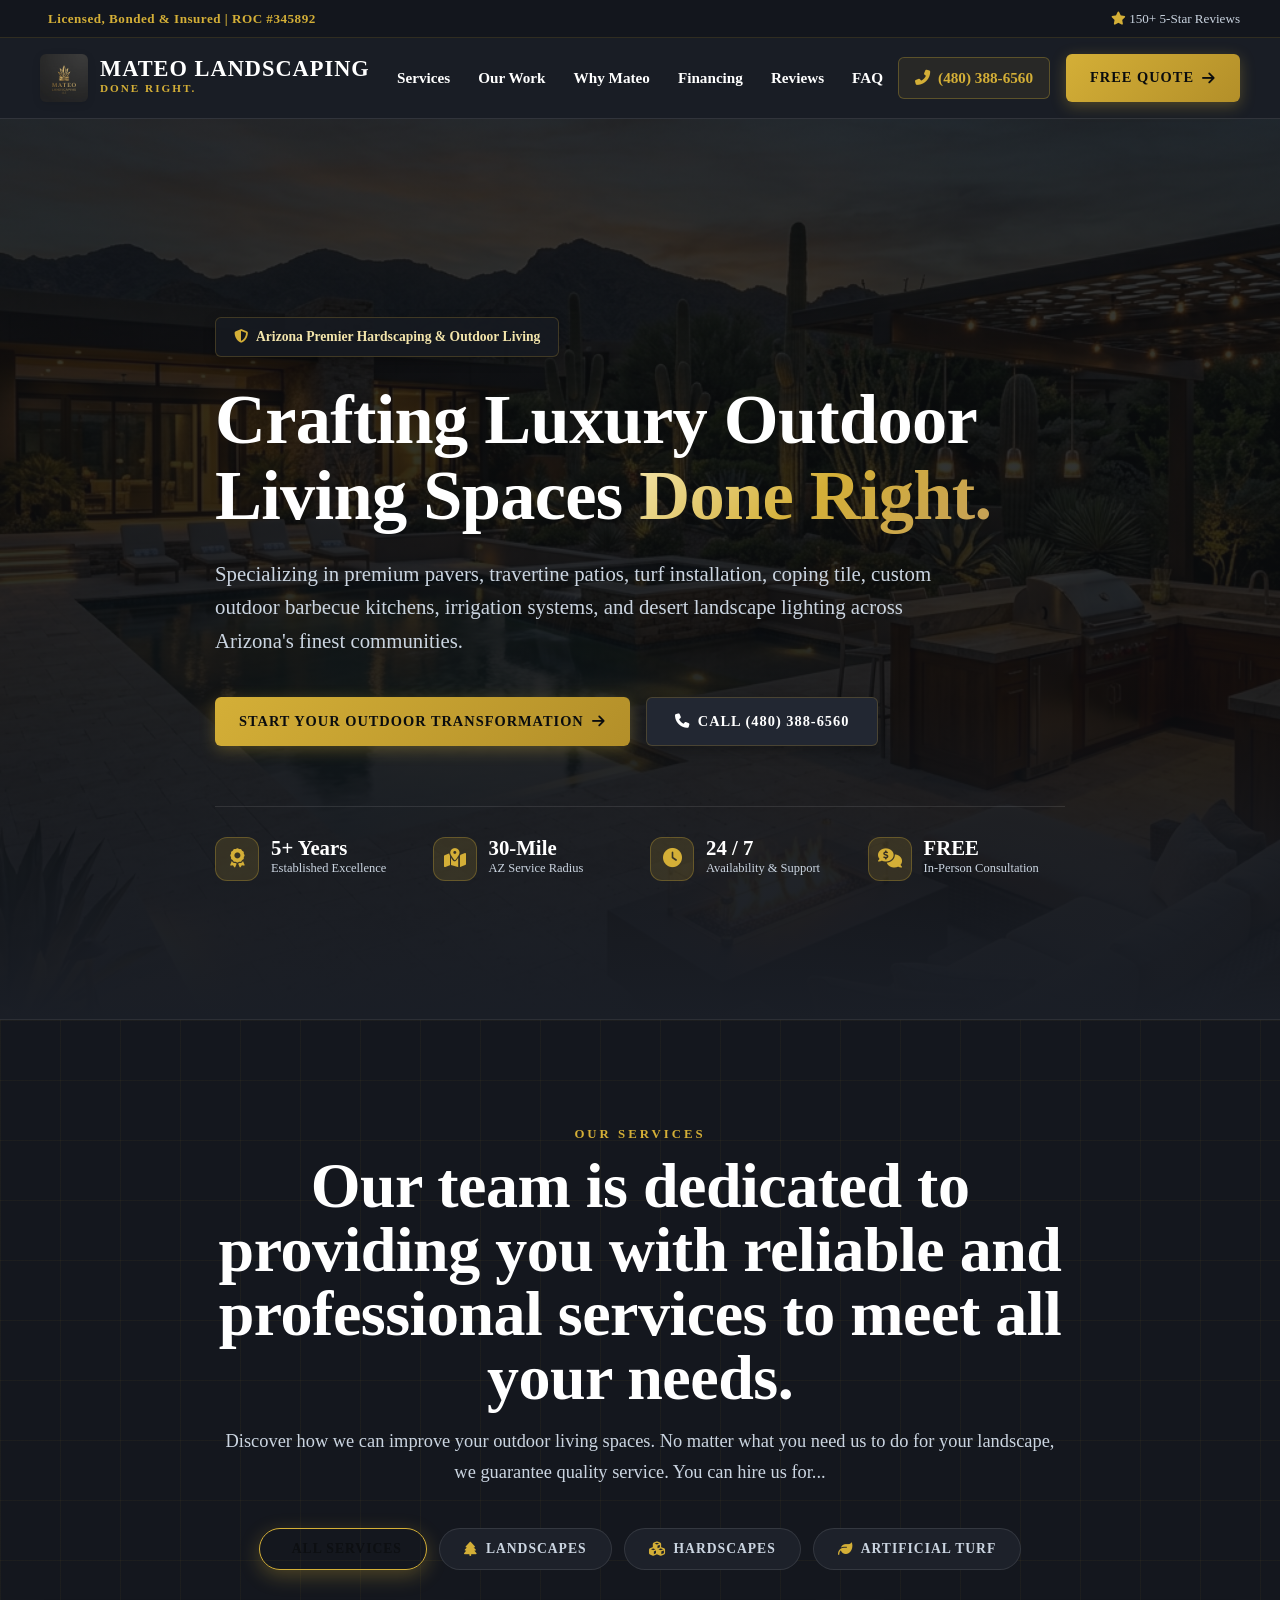
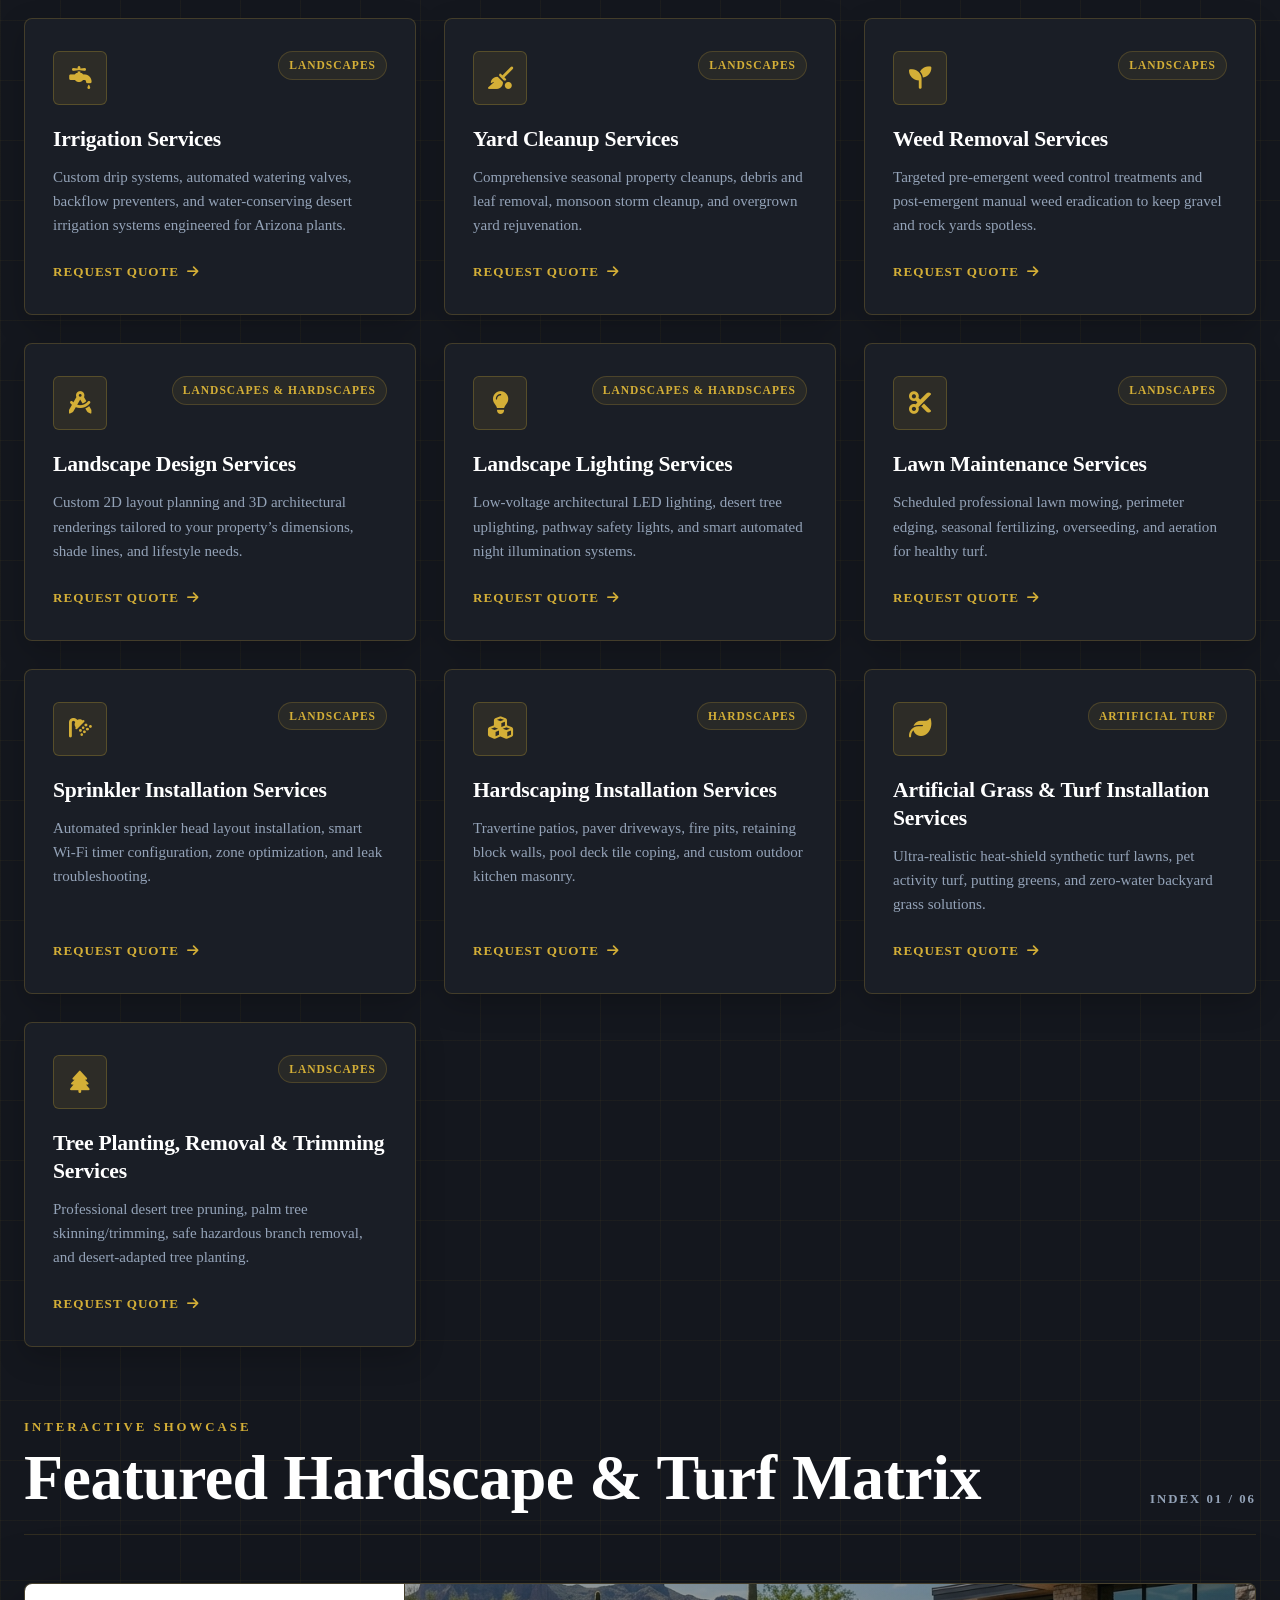
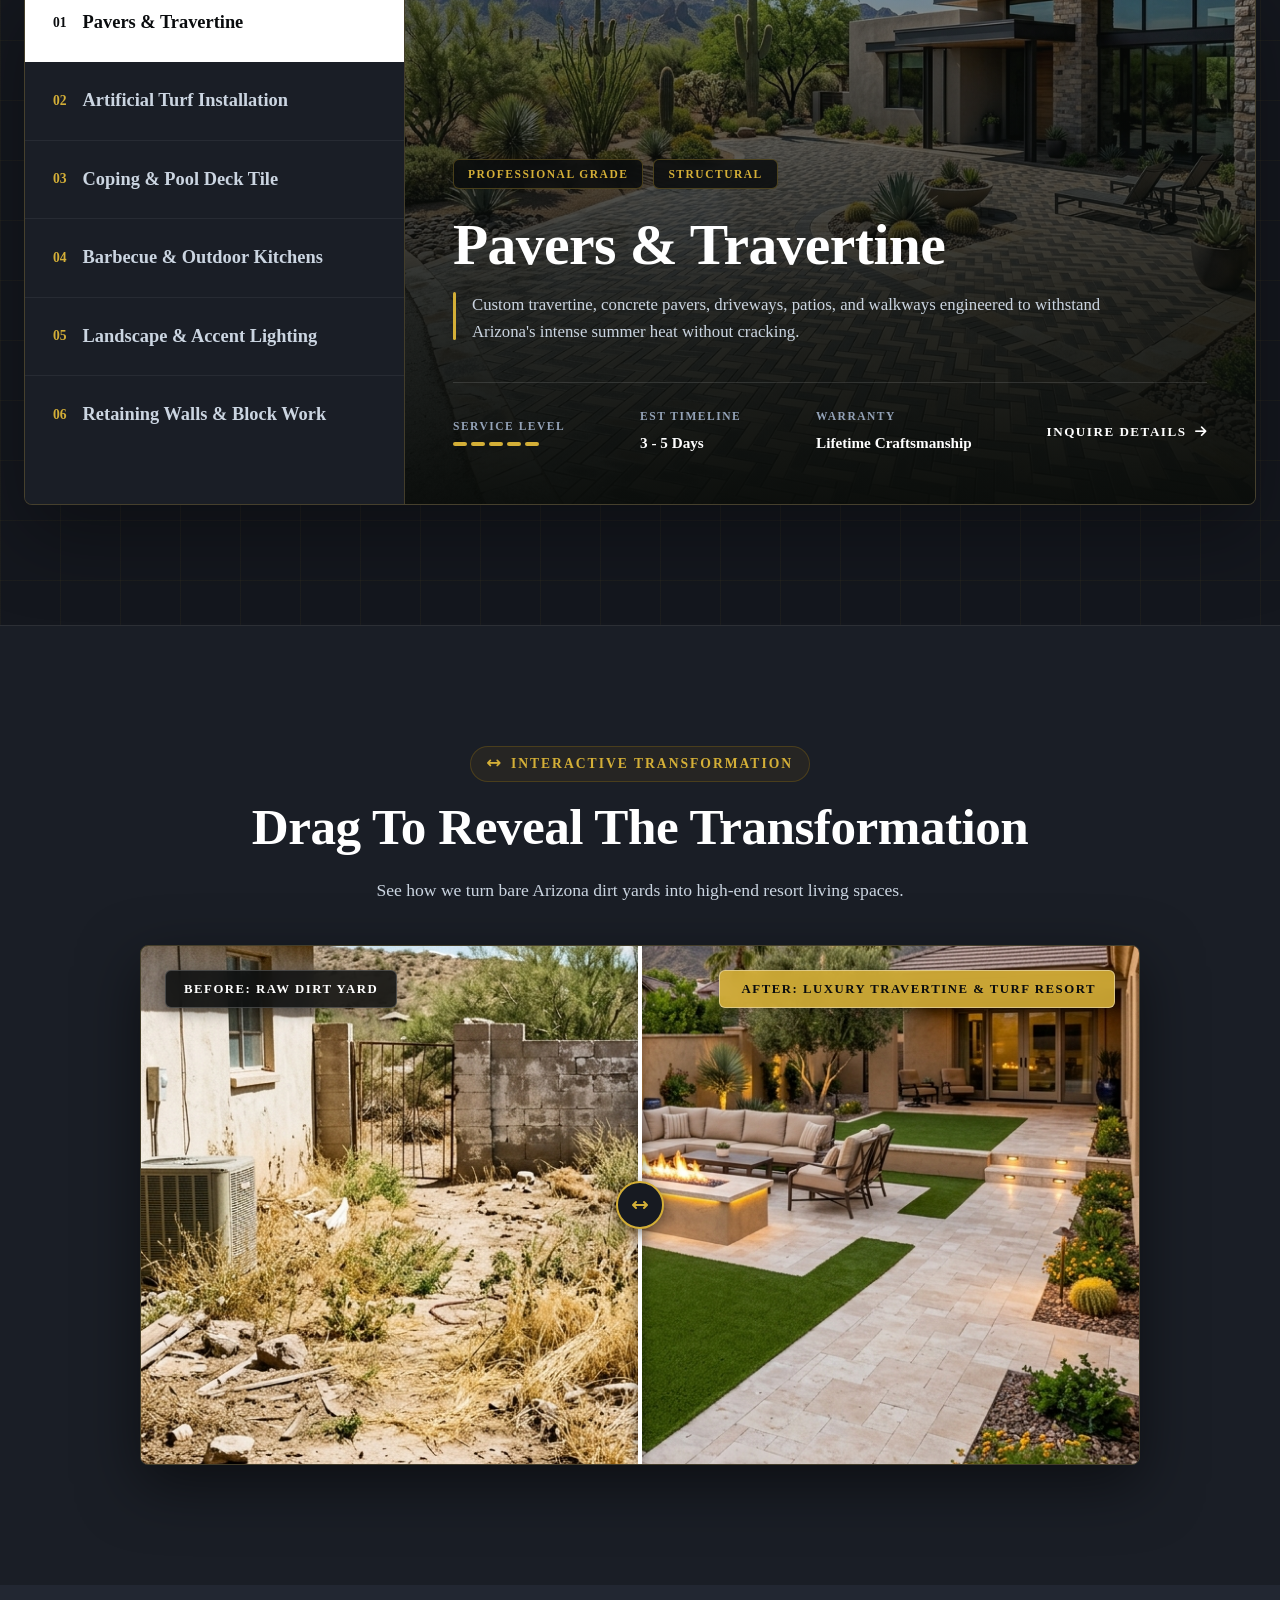
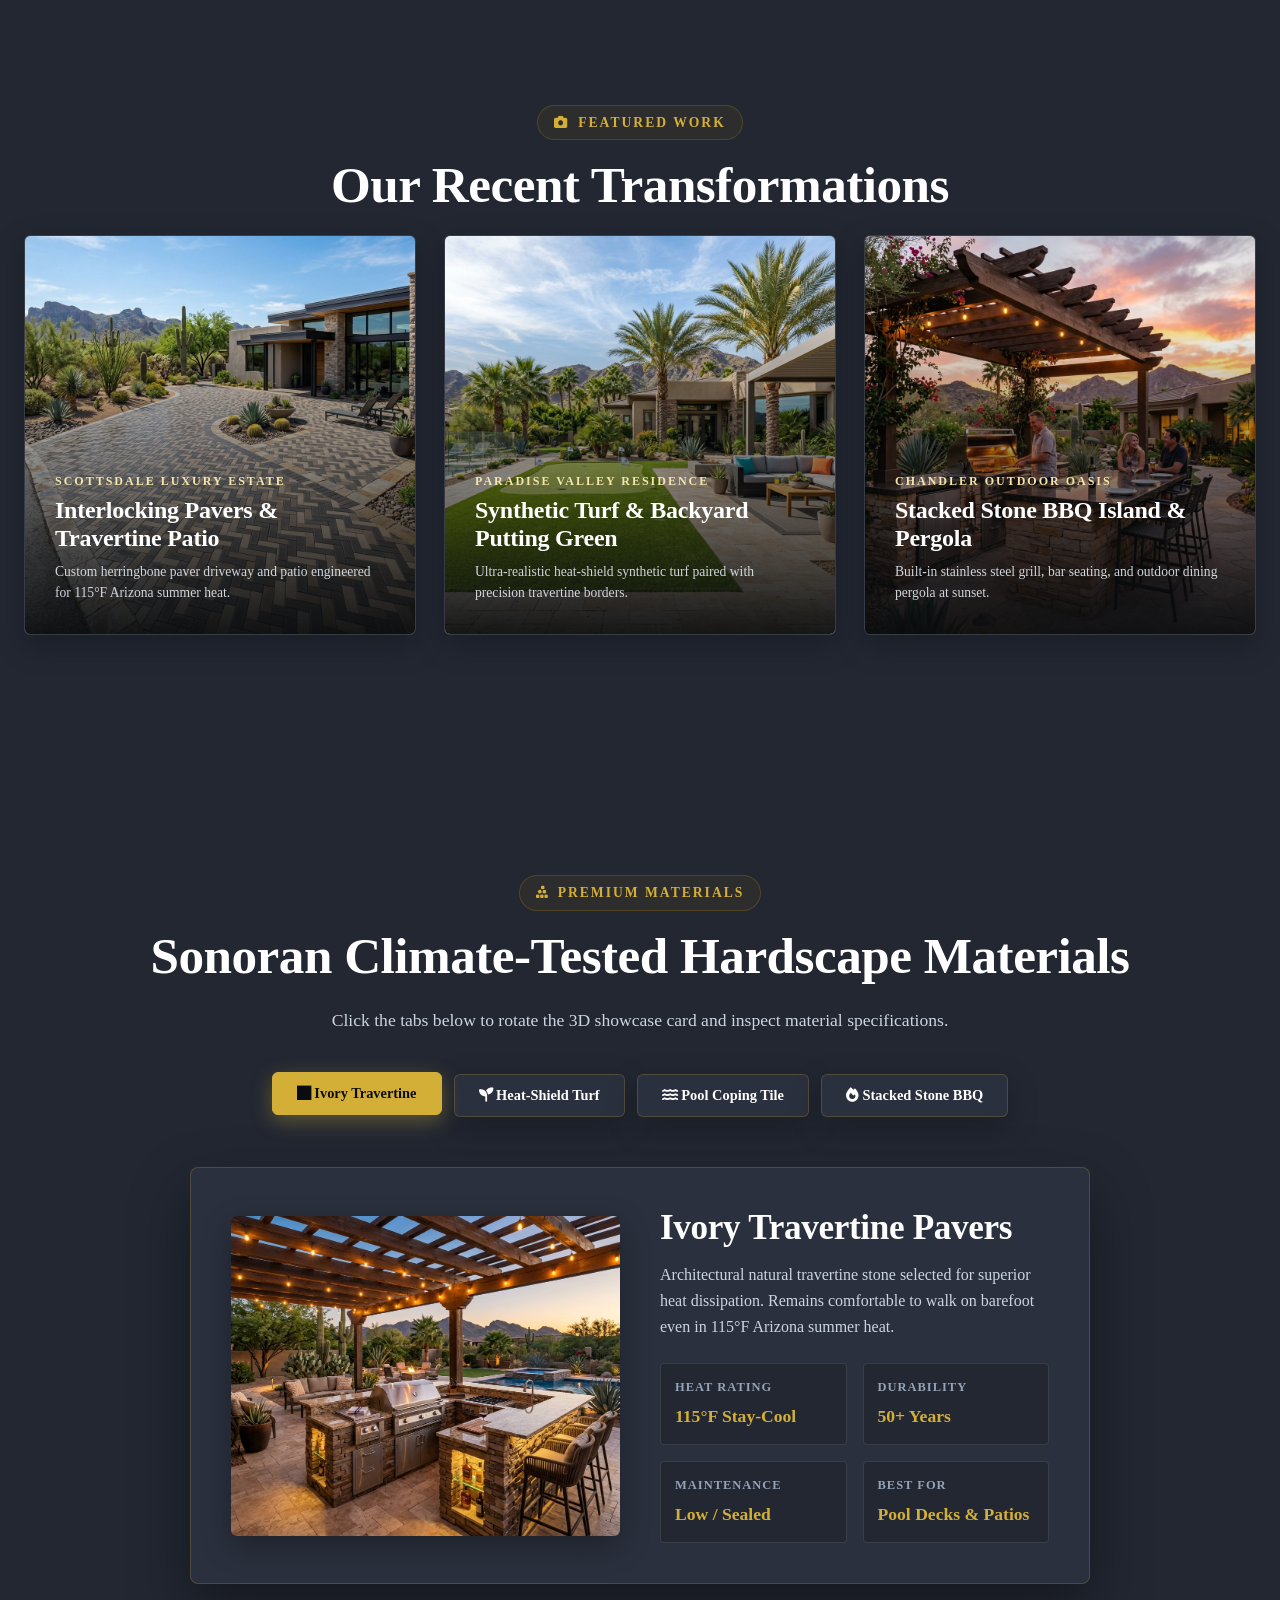
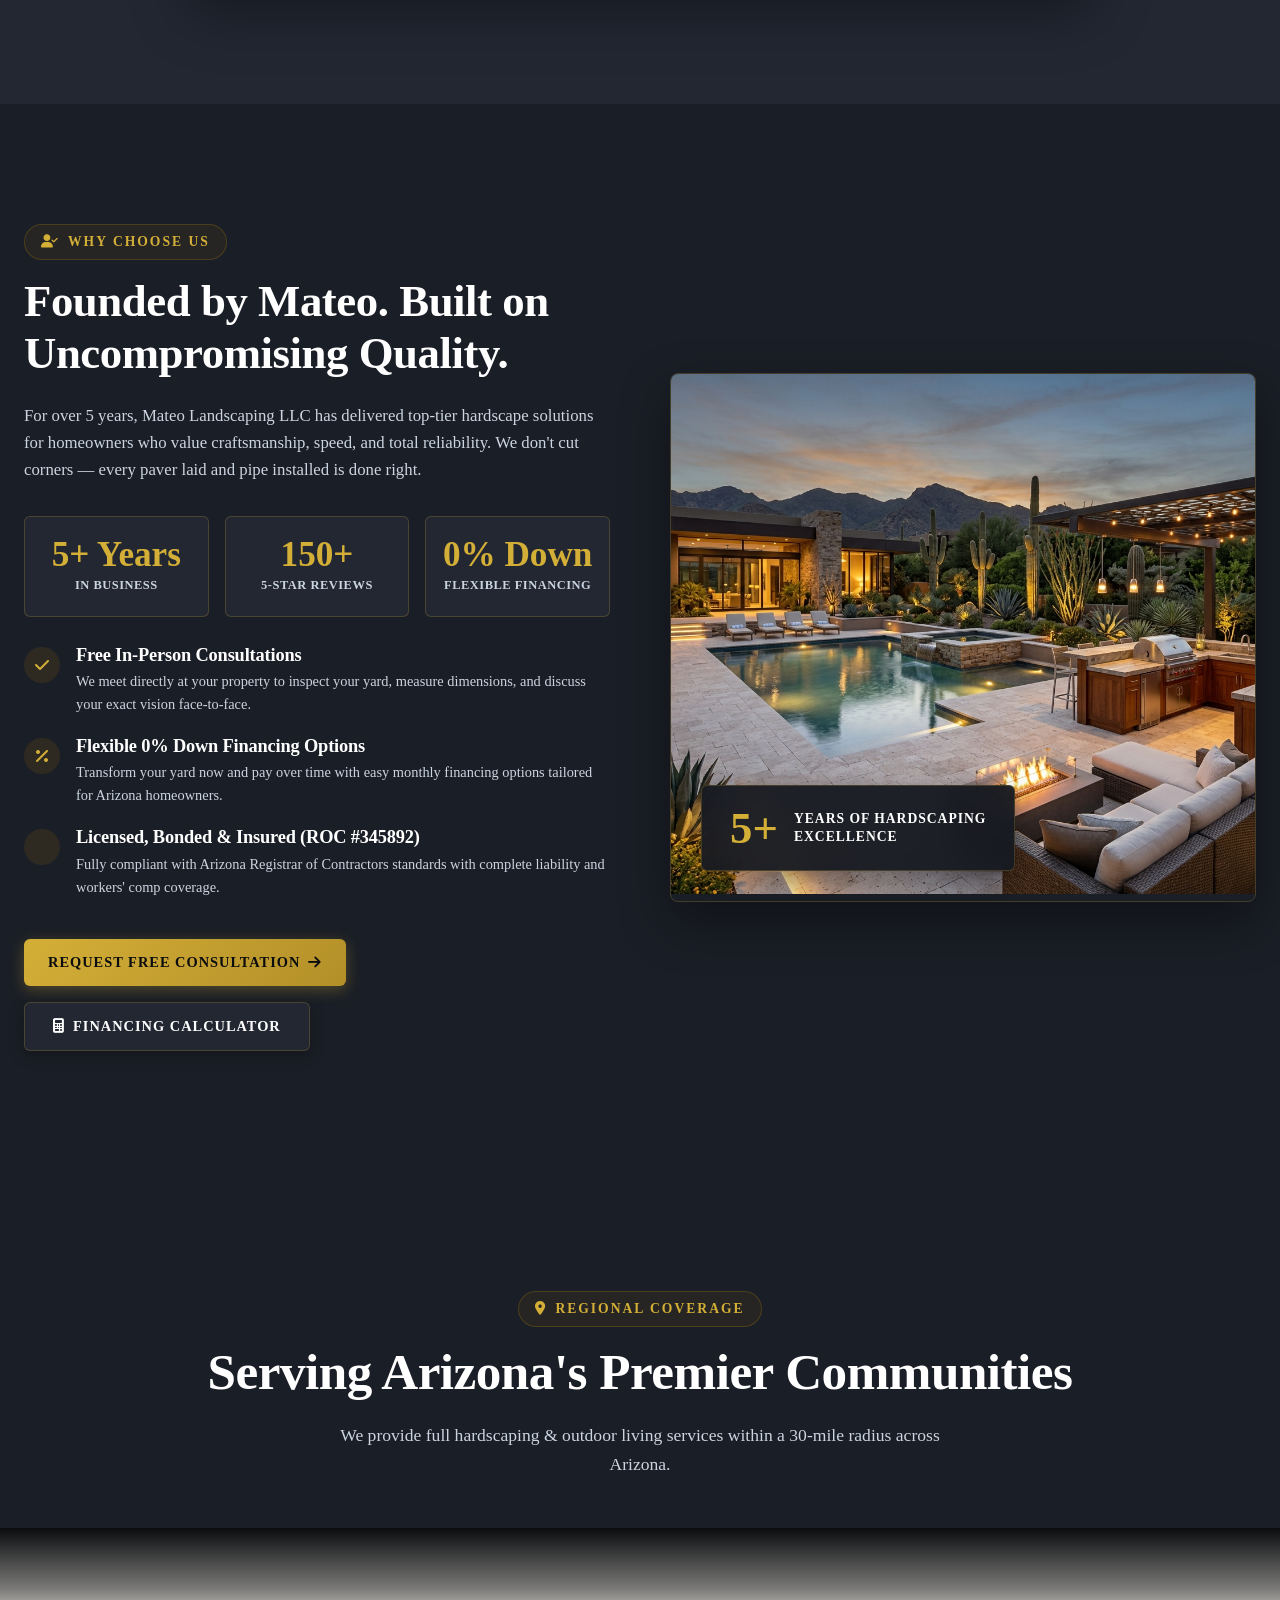
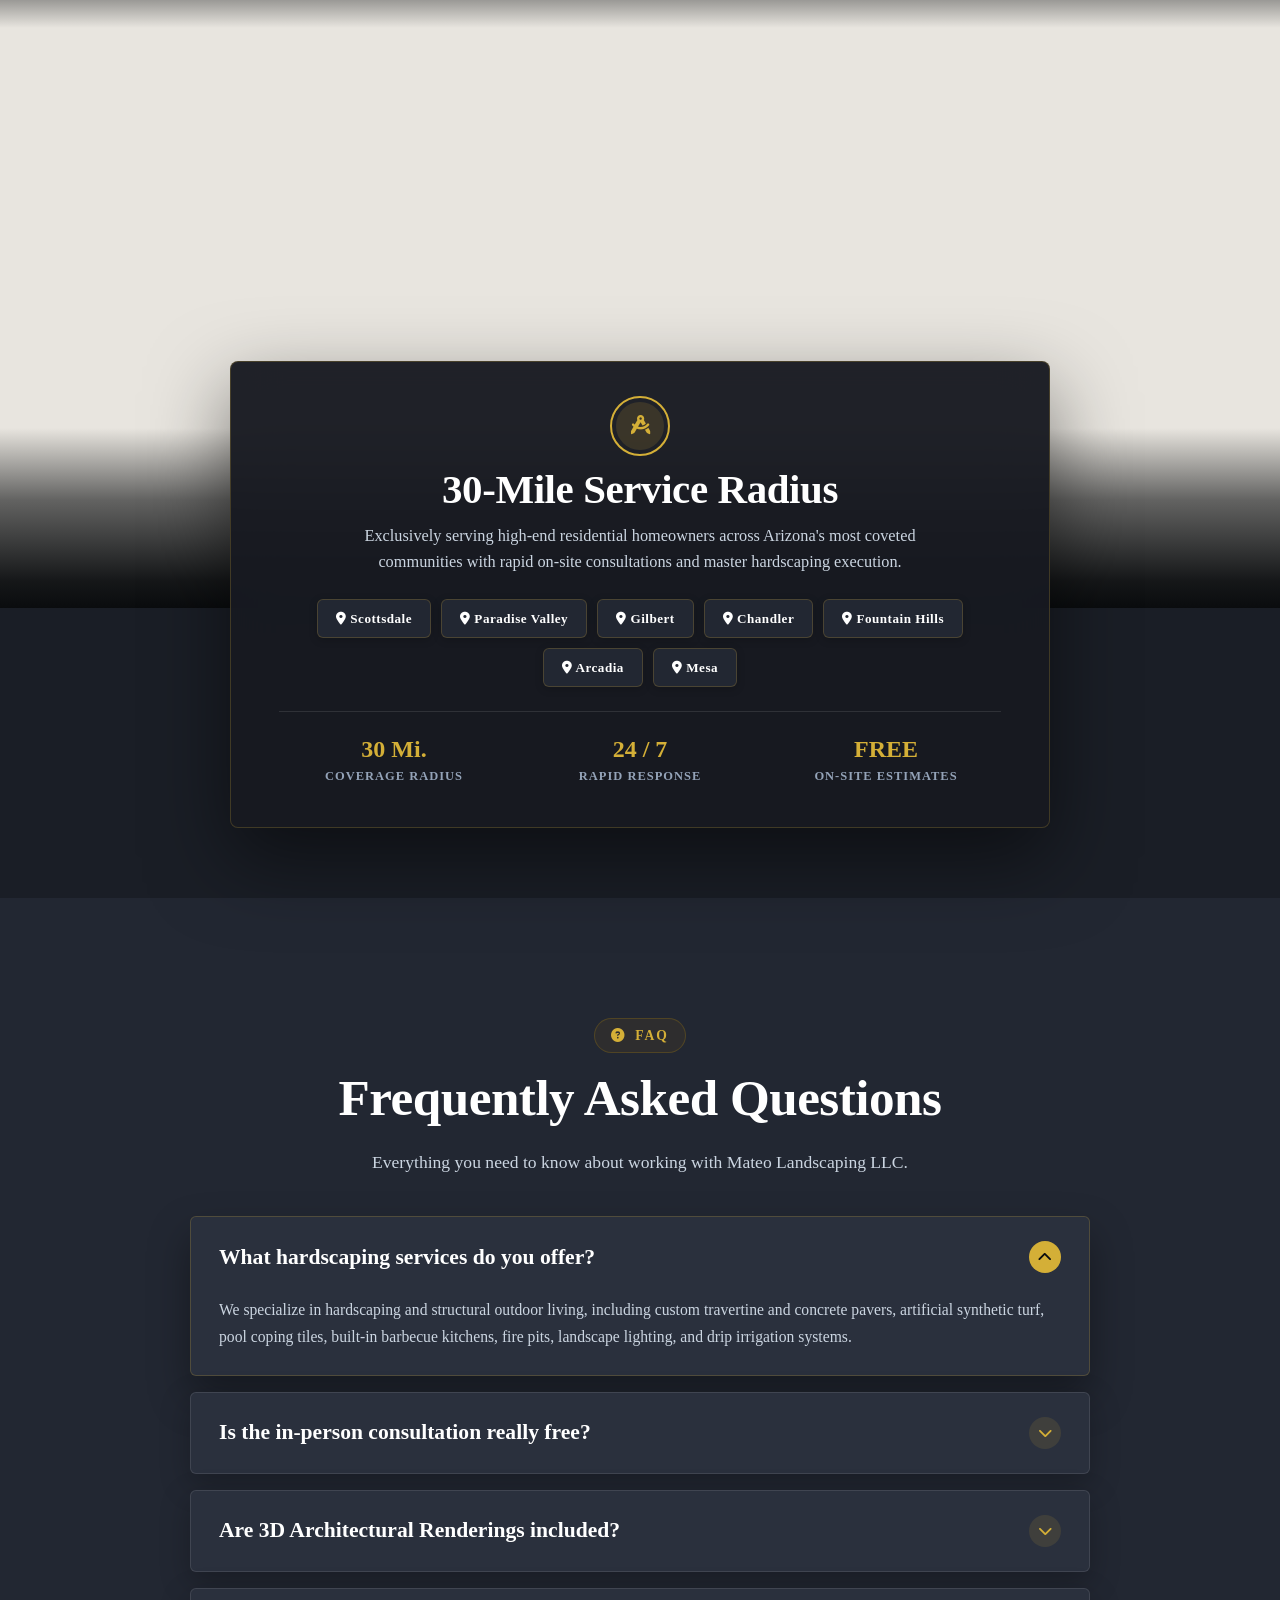
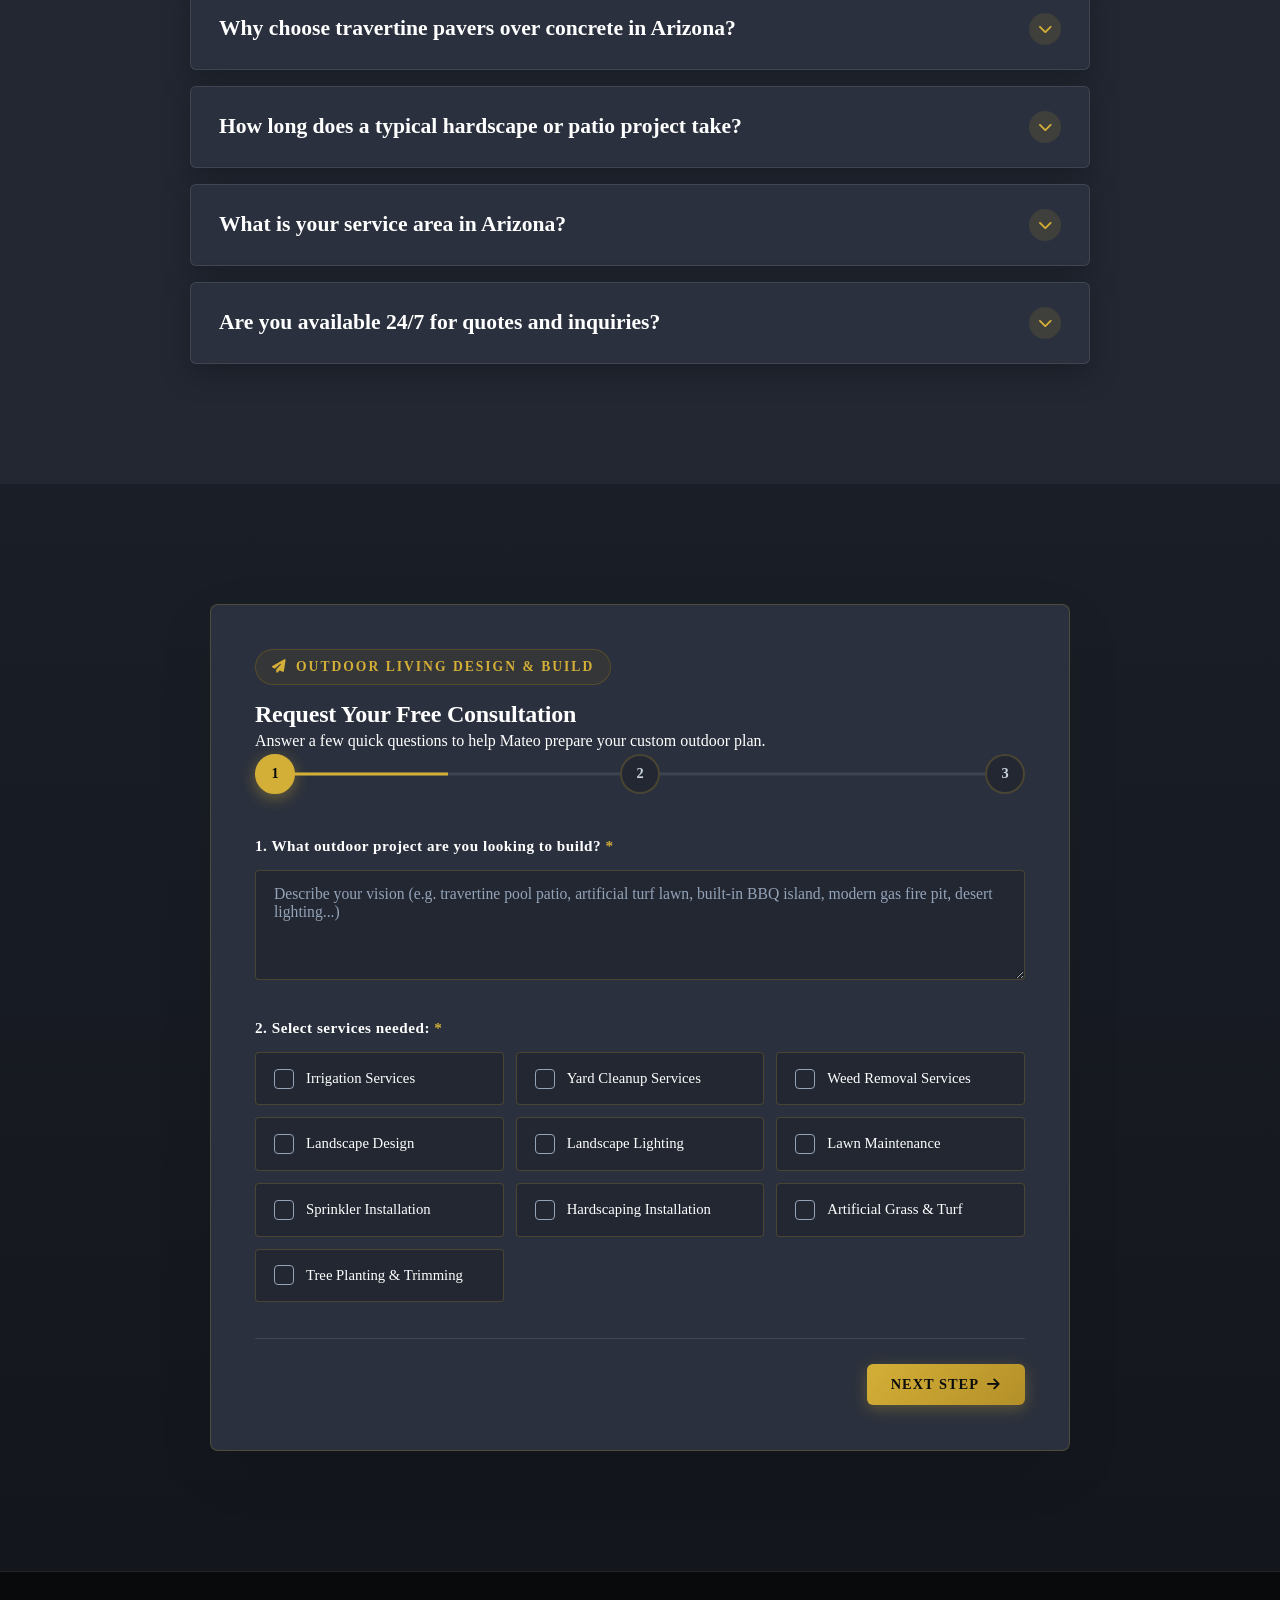
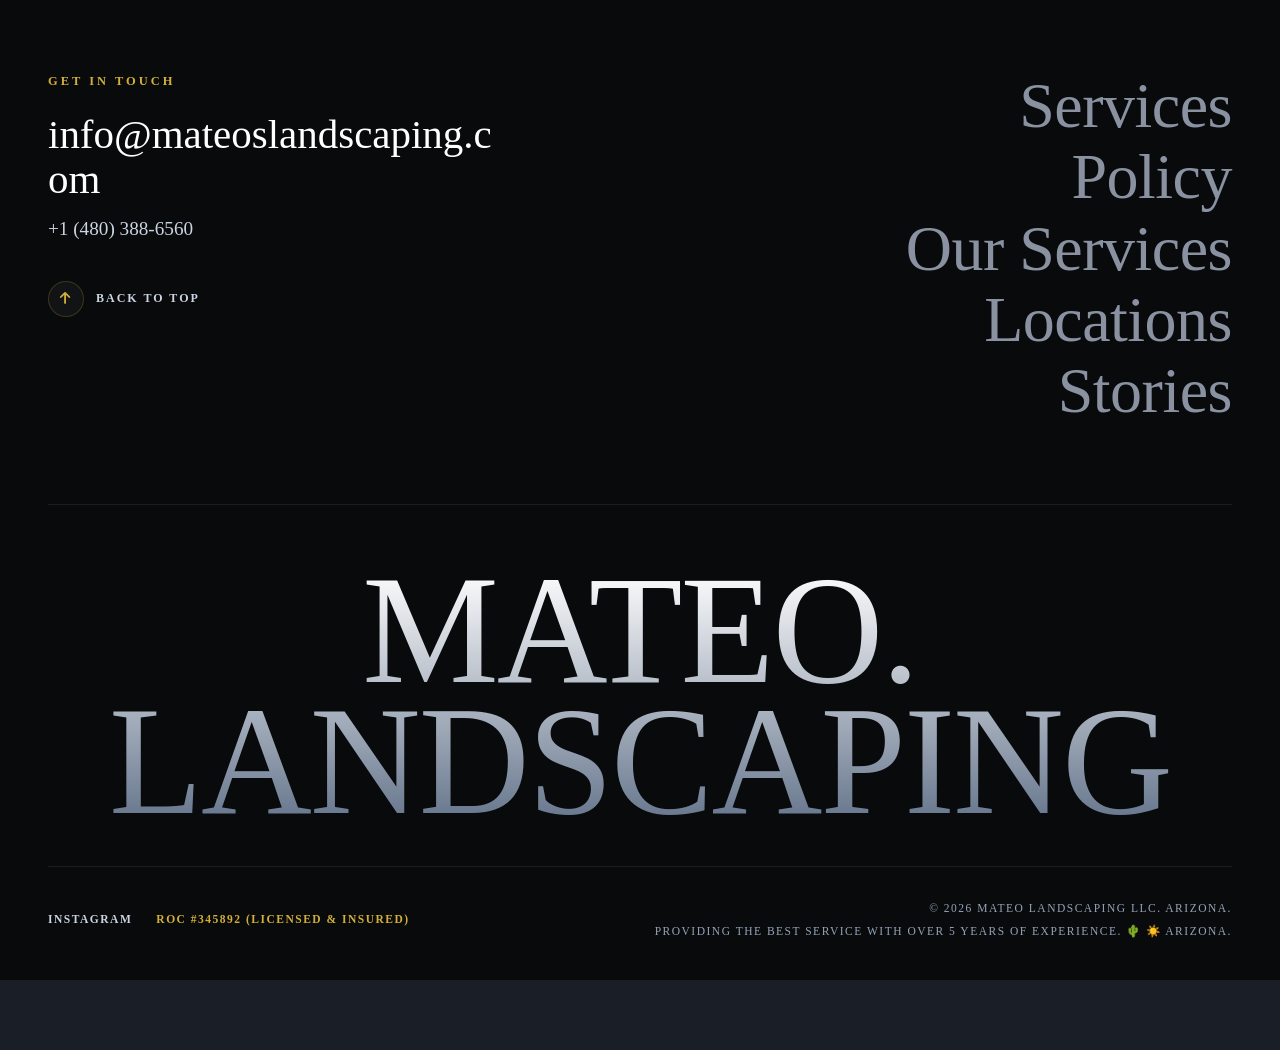
==== commit 8a25a6b9: "services changes" ====
--- a/index.html
+++ b/index.html
@@ -150,14 +150,174 @@
     </div>
   </section>
 
-  <!-- SERVICES SECTION: SERVICE MATRIX SHOWCASE -->
+  <!-- SERVICES SECTION: FULL SERVICE CATALOG & SERVICE MATRIX SHOWCASE -->
   <section id="services" class="service-matrix-section">
     <div class="matrix-grid-bg"></div>
-    <div class="container">
-      <div class="matrix-header">
+    <div class="container" style="position: relative; z-index: 2;">
+      
+      <!-- CLIENT SPECIFIED HEADER & INTRO TEXT -->
+      <div class="services-intro-box">
+        <span class="matrix-tag">OUR SERVICES</span>
+        <h2 class="matrix-title" style="margin-top: 8px;">Our team is dedicated to providing you with reliable and professional services to meet all your needs.</h2>
+        <p class="services-intro-text">
+          Discover how we can improve your outdoor living spaces. No matter what you need us to do for your landscape, we guarantee quality service. You can hire us for...
+        </p>
+      </div>
+
+      <!-- CATEGORY FILTER TABS -->
+      <div class="services-filter-nav">
+        <button class="filter-btn active" data-filter="all">
+          <i class="fas fa-grid-2"></i> All Services
+        </button>
+        <button class="filter-btn" data-filter="landscapes">
+          <i class="fas fa-tree"></i> Landscapes
+        </button>
+        <button class="filter-btn" data-filter="hardscapes">
+          <i class="fas fa-cubes"></i> Hardscapes
+        </button>
+        <button class="filter-btn" data-filter="turf">
+          <i class="fas fa-leaf"></i> Artificial Turf
+        </button>
+      </div>
+
+      <!-- 10 SERVICES CATALOG GRID -->
+      <div class="services-catalog-grid">
+        <!-- 1. Irrigation Services -->
+        <div class="service-catalog-card" data-category="landscapes">
+          <div class="service-card-top">
+            <div class="service-card-icon"><i class="fas fa-faucet-drip"></i></div>
+            <span class="service-cat-pill">Landscapes</span>
+          </div>
+          <h3 class="service-catalog-title">Irrigation Services</h3>
+          <p class="service-catalog-desc">
+            Custom drip systems, automated watering valves, backflow preventers, and water-conserving desert irrigation systems engineered for Arizona plants.
+          </p>
+          <a href="#lead-form" class="service-catalog-cta">Request Quote <i class="fas fa-arrow-right"></i></a>
+        </div>
+
+        <!-- 2. Yard Cleanup Services -->
+        <div class="service-catalog-card" data-category="landscapes turf">
+          <div class="service-card-top">
+            <div class="service-card-icon"><i class="fas fa-broom-ball"></i></div>
+            <span class="service-cat-pill">Landscapes</span>
+          </div>
+          <h3 class="service-catalog-title">Yard Cleanup Services</h3>
+          <p class="service-catalog-desc">
+            Comprehensive seasonal property cleanups, debris and leaf removal, monsoon storm cleanup, and overgrown yard rejuvenation.
+          </p>
+          <a href="#lead-form" class="service-catalog-cta">Request Quote <i class="fas fa-arrow-right"></i></a>
+        </div>
+
+        <!-- 3. Weed Removal Services -->
+        <div class="service-catalog-card" data-category="landscapes">
+          <div class="service-card-top">
+            <div class="service-card-icon"><i class="fas fa-seedling"></i></div>
+            <span class="service-cat-pill">Landscapes</span>
+          </div>
+          <h3 class="service-catalog-title">Weed Removal Services</h3>
+          <p class="service-catalog-desc">
+            Targeted pre-emergent weed control treatments and post-emergent manual weed eradication to keep gravel and rock yards spotless.
+          </p>
+          <a href="#lead-form" class="service-catalog-cta">Request Quote <i class="fas fa-arrow-right"></i></a>
+        </div>
+
+        <!-- 4. Landscape Design Services -->
+        <div class="service-catalog-card" data-category="landscapes hardscapes">
+          <div class="service-card-top">
+            <div class="service-card-icon"><i class="fas fa-compass-drafting"></i></div>
+            <span class="service-cat-pill">Landscapes & Hardscapes</span>
+          </div>
+          <h3 class="service-catalog-title">Landscape Design Services</h3>
+          <p class="service-catalog-desc">
+            Custom 2D layout planning and 3D architectural renderings tailored to your property’s dimensions, shade lines, and lifestyle needs.
+          </p>
+          <a href="#lead-form" class="service-catalog-cta">Request Quote <i class="fas fa-arrow-right"></i></a>
+        </div>
+
+        <!-- 5. Landscape Lighting Services -->
+        <div class="service-catalog-card" data-category="landscapes hardscapes">
+          <div class="service-card-top">
+            <div class="service-card-icon"><i class="fas fa-lightbulb"></i></div>
+            <span class="service-cat-pill">Landscapes & Hardscapes</span>
+          </div>
+          <h3 class="service-catalog-title">Landscape Lighting Services</h3>
+          <p class="service-catalog-desc">
+            Low-voltage architectural LED lighting, desert tree uplighting, pathway safety lights, and smart automated night illumination systems.
+          </p>
+          <a href="#lead-form" class="service-catalog-cta">Request Quote <i class="fas fa-arrow-right"></i></a>
+        </div>
+
+        <!-- 6. Lawn Maintenance Services -->
+        <div class="service-catalog-card" data-category="landscapes">
+          <div class="service-card-top">
+            <div class="service-card-icon"><i class="fas fa-scissors"></i></div>
+            <span class="service-cat-pill">Landscapes</span>
+          </div>
+          <h3 class="service-catalog-title">Lawn Maintenance Services</h3>
+          <p class="service-catalog-desc">
+            Scheduled professional lawn mowing, perimeter edging, seasonal fertilizing, overseeding, and aeration for healthy turf.
+          </p>
+          <a href="#lead-form" class="service-catalog-cta">Request Quote <i class="fas fa-arrow-right"></i></a>
+        </div>
+
+        <!-- 7. Sprinkler Installation Services -->
+        <div class="service-catalog-card" data-category="landscapes">
+          <div class="service-card-top">
+            <div class="service-card-icon"><i class="fas fa-shower"></i></div>
+            <span class="service-cat-pill">Landscapes</span>
+          </div>
+          <h3 class="service-catalog-title">Sprinkler Installation Services</h3>
+          <p class="service-catalog-desc">
+            Automated sprinkler head layout installation, smart Wi-Fi timer configuration, zone optimization, and leak troubleshooting.
+          </p>
+          <a href="#lead-form" class="service-catalog-cta">Request Quote <i class="fas fa-arrow-right"></i></a>
+        </div>
+
+        <!-- 8. Hardscaping Installation Services -->
+        <div class="service-catalog-card" data-category="hardscapes">
+          <div class="service-card-top">
+            <div class="service-card-icon"><i class="fas fa-cubes"></i></div>
+            <span class="service-cat-pill">Hardscapes</span>
+          </div>
+          <h3 class="service-catalog-title">Hardscaping Installation Services</h3>
+          <p class="service-catalog-desc">
+            Travertine patios, paver driveways, fire pits, retaining block walls, pool deck tile coping, and custom outdoor kitchen masonry.
+          </p>
+          <a href="#lead-form" class="service-catalog-cta">Request Quote <i class="fas fa-arrow-right"></i></a>
+        </div>
+
+        <!-- 9. Artificial Grass & Turf Installation Services -->
+        <div class="service-catalog-card" data-category="turf">
+          <div class="service-card-top">
+            <div class="service-card-icon"><i class="fas fa-leaf"></i></div>
+            <span class="service-cat-pill">Artificial Turf</span>
+          </div>
+          <h3 class="service-catalog-title">Artificial Grass & Turf Installation Services</h3>
+          <p class="service-catalog-desc">
+            Ultra-realistic heat-shield synthetic turf lawns, pet activity turf, putting greens, and zero-water backyard grass solutions.
+          </p>
+          <a href="#lead-form" class="service-catalog-cta">Request Quote <i class="fas fa-arrow-right"></i></a>
+        </div>
+
+        <!-- 10. Tree Planting, Removal & Trimming Services -->
+        <div class="service-catalog-card" data-category="landscapes">
+          <div class="service-card-top">
+            <div class="service-card-icon"><i class="fas fa-tree"></i></div>
+            <span class="service-cat-pill">Landscapes</span>
+          </div>
+          <h3 class="service-catalog-title">Tree Planting, Removal & Trimming Services</h3>
+          <p class="service-catalog-desc">
+            Professional desert tree pruning, palm tree skinning/trimming, safe hazardous branch removal, and desert-adapted tree planting.
+          </p>
+          <a href="#lead-form" class="service-catalog-cta">Request Quote <i class="fas fa-arrow-right"></i></a>
+        </div>
+      </div>
+
+      <!-- INTERACTIVE SERVICE MATRIX SHOWCASE HEADER -->
+      <div class="matrix-header" style="margin-top: 40px;">
         <div class="matrix-header-left">
-          <span class="matrix-tag">CAPABILITIES</span>
-          <h2 class="matrix-title">Service Matrix</h2>
+          <span class="matrix-tag">INTERACTIVE SHOWCASE</span>
+          <h2 class="matrix-title">Featured Hardscape & Turf Matrix</h2>
         </div>
         <span class="matrix-index-tag" id="matrixIndexTag">INDEX 01 / 06</span>
       </div>
@@ -683,34 +843,82 @@
               </label>
               <div class="options-grid">
                 <label class="option-card">
-                  <input type="checkbox" name="services" value="Pavers & Travertine Patio">
-                  <div class="option-content">
-                    <div class="option-check"></div>
-                    <span>Pavers & Travertine</span>
-                  </div>
-                </label>
-
-                <label class="option-card">
-                  <input type="checkbox" name="services" value="Artificial Synthetic Turf">
-                  <div class="option-content">
-                    <div class="option-check"></div>
-                    <span>Synthetic Turf</span>
-                  </div>
-                </label>
-
-                <label class="option-card">
-                  <input type="checkbox" name="services" value="BBQ & Outdoor Kitchen">
-                  <div class="option-content">
-                    <div class="option-check"></div>
-                    <span>BBQ & Outdoor Kitchen</span>
-                  </div>
-                </label>
-
-                <label class="option-card">
-                  <input type="checkbox" name="services" value="Fire Pit & Hardscape Walls">
-                  <div class="option-content">
-                    <div class="option-check"></div>
-                    <span>Fire Pit & Block Walls</span>
+                  <input type="checkbox" name="services" value="Irrigation Services">
+                  <div class="option-content">
+                    <div class="option-check"></div>
+                    <span>Irrigation Services</span>
+                  </div>
+                </label>
+
+                <label class="option-card">
+                  <input type="checkbox" name="services" value="Yard Cleanup Services">
+                  <div class="option-content">
+                    <div class="option-check"></div>
+                    <span>Yard Cleanup Services</span>
+                  </div>
+                </label>
+
+                <label class="option-card">
+                  <input type="checkbox" name="services" value="Weed Removal Services">
+                  <div class="option-content">
+                    <div class="option-check"></div>
+                    <span>Weed Removal Services</span>
+                  </div>
+                </label>
+
+                <label class="option-card">
+                  <input type="checkbox" name="services" value="Landscape Design Services">
+                  <div class="option-content">
+                    <div class="option-check"></div>
+                    <span>Landscape Design</span>
+                  </div>
+                </label>
+
+                <label class="option-card">
+                  <input type="checkbox" name="services" value="Landscape Lighting Services">
+                  <div class="option-content">
+                    <div class="option-check"></div>
+                    <span>Landscape Lighting</span>
+                  </div>
+                </label>
+
+                <label class="option-card">
+                  <input type="checkbox" name="services" value="Lawn Maintenance Services">
+                  <div class="option-content">
+                    <div class="option-check"></div>
+                    <span>Lawn Maintenance</span>
+                  </div>
+                </label>
+
+                <label class="option-card">
+                  <input type="checkbox" name="services" value="Sprinkler Installation Services">
+                  <div class="option-content">
+                    <div class="option-check"></div>
+                    <span>Sprinkler Installation</span>
+                  </div>
+                </label>
+
+                <label class="option-card">
+                  <input type="checkbox" name="services" value="Hardscaping Installation Services">
+                  <div class="option-content">
+                    <div class="option-check"></div>
+                    <span>Hardscaping Installation</span>
+                  </div>
+                </label>
+
+                <label class="option-card">
+                  <input type="checkbox" name="services" value="Artificial Grass and Turf Installation">
+                  <div class="option-content">
+                    <div class="option-check"></div>
+                    <span>Artificial Grass & Turf</span>
+                  </div>
+                </label>
+
+                <label class="option-card">
+                  <input type="checkbox" name="services" value="Tree Planting, Removal and Trimming">
+                  <div class="option-content">
+                    <div class="option-check"></div>
+                    <span>Tree Planting & Trimming</span>
                   </div>
                 </label>
               </div>
--- a/css/styles.css
+++ b/css/styles.css
@@ -6,38 +6,53 @@
 
 :root {
   /* Color Palette - Premium Light-Dark Charcoal Slate & Metallic Gold */
-  --bg-dark: #1A1E26;          /* Rich charcoal slate page background */
-  --bg-darker: #13161D;        /* Contrast charcoal background */
-  --bg-surface: #222732;       /* Elevated charcoal surface background */
-  --bg-card: #2A303D;          /* Luxury slate card surface */
-  --bg-card-hover: #333B4B;    /* Slate card hover surface */
-  
-  --gold-primary: #D4AF37;     /* Rich metallic champagne gold */
-  --gold-light: #F3E5AB;       /* Light champagne gold text accent */
-  --gold-muted: #B38F29;       /* Muted gold tint */
-  --sand-tone: #C5A059;        /* Warm bronze gold tone */
-  --copper-tone: #A67C52;      /* Copper accent */
-  
-  --text-main: #FFFFFF;        /* Crisp bright white text */
-  --text-muted: #CBD5E1;       /* Soft readable slate-light body text */
-  --text-dim: #94A3B8;         /* Clear muted text */
-  
+  --bg-dark: #1A1E26;
+  /* Rich charcoal slate page background */
+  --bg-darker: #13161D;
+  /* Contrast charcoal background */
+  --bg-surface: #222732;
+  /* Elevated charcoal surface background */
+  --bg-card: #2A303D;
+  /* Luxury slate card surface */
+  --bg-card-hover: #333B4B;
+  /* Slate card hover surface */
+
+  --gold-primary: #D4AF37;
+  /* Rich metallic champagne gold */
+  --gold-light: #F3E5AB;
+  /* Light champagne gold text accent */
+  --gold-muted: #B38F29;
+  /* Muted gold tint */
+  --sand-tone: #C5A059;
+  /* Warm bronze gold tone */
+  --copper-tone: #A67C52;
+  /* Copper accent */
+
+  --text-main: #FFFFFF;
+  /* Crisp bright white text */
+  --text-muted: #CBD5E1;
+  /* Soft readable slate-light body text */
+  --text-dim: #94A3B8;
+  /* Clear muted text */
+
   --border-color: rgba(212, 175, 55, 0.22);
   --border-subtle: rgba(255, 255, 255, 0.1);
   --shadow-card: 0 10px 30px rgba(0, 0, 0, 0.25);
   --shadow-hover: 0 20px 40px rgba(0, 0, 0, 0.35);
-  
-  --font-heading: 'Cormorant Garamond', serif;
-  --font-body: 'Plus Jakarta Sans', sans-serif;
-  --font-accent: 'Outfit', sans-serif;
-  
+
+  --font-heading: 'Times New Roman', Times, serif;
+  --font-body: 'Times New Roman', Times, serif;
+  --font-accent: 'Times New Roman', Times, serif;
+
   --transition: all 0.35s cubic-bezier(0.16, 1, 0.3, 1);
-  --radius-sm: 8px;
-  --radius-md: 16px;
-  --radius-lg: 24px;
-}
-
-*, *::before, *::after {
+  --radius-sm: 4px;
+  --radius-md: 6px;
+  --radius-lg: 8px;
+}
+
+*,
+*::before,
+*::after {
   box-sizing: border-box;
   margin: 0;
   padding: 0;
@@ -65,6 +80,7 @@
     opacity: 0;
     transform: translateY(6px);
   }
+
   to {
     opacity: 1;
     transform: translateY(0);
@@ -82,19 +98,27 @@
 ::-webkit-scrollbar {
   width: 8px;
 }
+
 ::-webkit-scrollbar-track {
   background: var(--bg-darker);
 }
+
 ::-webkit-scrollbar-thumb {
   background: var(--gold-muted);
   border-radius: 4px;
 }
+
 ::-webkit-scrollbar-thumb:hover {
   background: var(--gold-primary);
 }
 
 /* Typography Helpers */
-h1, h2, h3, h4, h5, h6 {
+h1,
+h2,
+h3,
+h4,
+h5,
+h6 {
   font-family: var(--font-heading);
   font-weight: 600;
   line-height: 1.15;
@@ -236,7 +260,7 @@
   height: 48px;
   width: auto;
   border-radius: 6px;
-  box-shadow: 0 2px 8px rgba(0,0,0,0.1);
+  box-shadow: 0 2px 8px rgba(0, 0, 0, 0.1);
 }
 
 .brand-text {
@@ -318,7 +342,7 @@
   font-weight: 700;
   font-size: 0.95rem;
   padding: 8px 16px;
-  border-radius: 100px;
+  border-radius: 6px;
   border: 1px solid rgba(212, 175, 55, 0.3);
   background: rgba(212, 175, 55, 0.08);
   transition: var(--transition);
@@ -339,7 +363,7 @@
   text-transform: uppercase;
   letter-spacing: 1px;
   padding: 12px 24px;
-  border-radius: 100px;
+  border-radius: 6px;
   border: none;
   cursor: pointer;
   text-decoration: none;
@@ -378,12 +402,10 @@
 .hero-overlay {
   position: absolute;
   inset: 0;
-  background: linear-gradient(
-    180deg,
-    rgba(10, 12, 14, 0.78) 0%,
-    rgba(10, 12, 14, 0.88) 65%,
-    var(--bg-dark) 100%
-  );
+  background: linear-gradient(180deg,
+      rgba(10, 12, 14, 0.78) 0%,
+      rgba(10, 12, 14, 0.88) 65%,
+      var(--bg-dark) 100%);
 }
 
 .hero-content {
@@ -399,7 +421,7 @@
   background: rgba(23, 26, 33, 0.9);
   border: 1px solid var(--border-color);
   padding: 8px 18px;
-  border-radius: 100px;
+  border-radius: 6px;
   font-size: 0.85rem;
   font-weight: 600;
   color: var(--gold-light);
@@ -439,7 +461,7 @@
   color: #FFFFFF;
   border: 1px solid var(--border-color);
   padding: 12px 28px;
-  border-radius: 100px;
+  border-radius: 6px;
   text-decoration: none;
   font-family: var(--font-accent);
   font-weight: 700;
@@ -519,10 +541,222 @@
   border-bottom: 1px solid var(--border-subtle);
 }
 
+/* ===================================================================
+   SERVICES CATALOG & CATEGORY FILTERING STYLES
+   =================================================================== */
+.services-intro-box {
+  max-width: 850px;
+  margin: 0 auto 40px auto;
+  text-align: center;
+}
+
+.services-intro-text {
+  font-family: var(--font-body);
+  font-size: 1.15rem;
+  color: var(--text-muted);
+  line-height: 1.7;
+  margin-top: 16px;
+}
+
+.services-filter-nav {
+  display: flex;
+  justify-content: center;
+  align-items: center;
+  gap: 12px;
+  flex-wrap: wrap;
+  margin-bottom: 48px;
+}
+
+.filter-btn {
+  background: #1D212A;
+  border: 1px solid rgba(255, 255, 255, 0.1);
+  color: var(--text-muted);
+  padding: 12px 24px;
+  border-radius: 50px;
+  font-family: var(--font-accent);
+  font-size: 0.85rem;
+  font-weight: 600;
+  letter-spacing: 1px;
+  text-transform: uppercase;
+  cursor: pointer;
+  transition: all 0.3s cubic-bezier(0.16, 1, 0.3, 1);
+  display: inline-flex;
+  align-items: center;
+  gap: 8px;
+}
+
+.filter-btn i {
+  color: var(--gold-primary);
+  font-size: 0.9rem;
+}
+
+.filter-btn:hover {
+  background: #252B37;
+  border-color: rgba(212, 175, 55, 0.4);
+  color: #FFFFFF;
+  transform: translateY(-2px);
+}
+
+.filter-btn.active {
+  background: linear-gradient(135deg, var(--gold-primary) 0%, var(--gold-dark) 100%);
+  color: #0D0F12;
+  border-color: var(--gold-primary);
+  box-shadow: 0 6px 20px rgba(212, 175, 55, 0.3);
+  font-weight: 700;
+}
+
+.filter-btn.active i {
+  color: #0D0F12;
+}
+
+.services-catalog-grid {
+  display: grid;
+  grid-template-columns: repeat(3, 1fr);
+  gap: 28px;
+  margin-bottom: 70px;
+}
+
+.service-catalog-card {
+  background: #1A1E26;
+  border: 1px solid var(--border-color);
+  border-radius: var(--radius-lg);
+  padding: 32px 28px;
+  position: relative;
+  display: flex;
+  flex-direction: column;
+  justify-content: space-between;
+  transition: all 0.35s cubic-bezier(0.16, 1, 0.3, 1);
+  overflow: hidden;
+  box-shadow: 0 10px 30px rgba(0, 0, 0, 0.2);
+}
+
+.service-catalog-card::before {
+  content: '';
+  position: absolute;
+  top: 0;
+  left: 0;
+  width: 100%;
+  height: 3px;
+  background: linear-gradient(90deg, transparent, var(--gold-primary), transparent);
+  opacity: 0;
+  transition: opacity 0.35s ease;
+}
+
+.service-catalog-card:hover {
+  transform: translateY(-6px);
+  border-color: rgba(212, 175, 55, 0.4);
+  box-shadow: 0 20px 40px rgba(0, 0, 0, 0.4), 0 0 20px rgba(212, 175, 55, 0.1);
+}
+
+.service-catalog-card:hover::before {
+  opacity: 1;
+}
+
+.service-card-top {
+  display: flex;
+  justify-content: space-between;
+  align-items: flex-start;
+  margin-bottom: 20px;
+}
+
+.service-card-icon {
+  width: 54px;
+  height: 54px;
+  border-radius: var(--radius-md);
+  background: rgba(212, 175, 55, 0.1);
+  border: 1px solid rgba(212, 175, 55, 0.25);
+  display: flex;
+  align-items: center;
+  justify-content: center;
+  font-size: 1.4rem;
+  color: var(--gold-primary);
+  transition: all 0.3s ease;
+}
+
+.service-catalog-card:hover .service-card-icon {
+  background: var(--gold-primary);
+  color: #0D0F12;
+  box-shadow: 0 0 15px rgba(212, 175, 55, 0.4);
+}
+
+.service-cat-pill {
+  font-family: var(--font-accent);
+  font-size: 0.72rem;
+  font-weight: 700;
+  color: var(--gold-primary);
+  background: rgba(212, 175, 55, 0.08);
+  border: 1px solid rgba(212, 175, 55, 0.2);
+  padding: 4px 10px;
+  border-radius: 20px;
+  text-transform: uppercase;
+  letter-spacing: 1px;
+}
+
+.service-catalog-title {
+  font-family: var(--font-heading);
+  font-size: 1.35rem;
+  font-weight: 600;
+  color: #FFFFFF;
+  margin-bottom: 12px;
+  line-height: 1.3;
+}
+
+.service-catalog-desc {
+  font-family: var(--font-body);
+  font-size: 0.94rem;
+  color: var(--text-dim);
+  line-height: 1.6;
+  margin-bottom: 24px;
+}
+
+.service-catalog-cta {
+  display: inline-flex;
+  align-items: center;
+  gap: 8px;
+  color: var(--gold-primary);
+  font-family: var(--font-accent);
+  font-size: 0.82rem;
+  font-weight: 700;
+  letter-spacing: 1px;
+  text-transform: uppercase;
+  text-decoration: none;
+  transition: all 0.25s ease;
+  margin-top: auto;
+}
+
+.service-catalog-cta i {
+  transition: transform 0.25s ease;
+}
+
+.service-catalog-card:hover .service-catalog-cta {
+  color: #FFFFFF;
+}
+
+.service-catalog-card:hover .service-catalog-cta i {
+  transform: translateX(4px);
+}
+
+.service-catalog-card.hidden {
+  display: none !important;
+}
+
+@media (max-width: 1024px) {
+  .services-catalog-grid {
+    grid-template-columns: repeat(2, 1fr);
+  }
+}
+
+@media (max-width: 640px) {
+  .services-catalog-grid {
+    grid-template-columns: 1fr;
+  }
+}
+
+
 .matrix-grid-bg {
   position: absolute;
   inset: 0;
-  background-image: 
+  background-image:
     linear-gradient(rgba(212, 175, 55, 0.05) 1px, transparent 1px),
     linear-gradient(90deg, rgba(212, 175, 55, 0.05) 1px, transparent 1px);
   background-size: 60px 60px;
@@ -666,7 +900,8 @@
 
 .matrix-item.active .matrix-item-arrow {
   color: #0A0C0E !important;
-  transform: rotate(45deg) !important; /* Points down-right ↘ */
+  transform: rotate(45deg) !important;
+  /* Points down-right ↘ */
 }
 
 /* Right Dynamic Display Showcase */
@@ -685,12 +920,10 @@
 .matrix-display-overlay {
   position: absolute;
   inset: 0;
-  background: linear-gradient(
-    180deg,
-    rgba(9, 12, 10, 0.4) 0%,
-    rgba(9, 12, 10, 0.85) 60%,
-    rgba(9, 12, 10, 0.98) 100%
-  );
+  background: linear-gradient(180deg,
+      rgba(9, 12, 10, 0.4) 0%,
+      rgba(9, 12, 10, 0.85) 60%,
+      rgba(9, 12, 10, 0.98) 100%);
   z-index: 1;
 }
 
@@ -715,7 +948,7 @@
   text-transform: uppercase;
   letter-spacing: 1.5px;
   padding: 5px 14px;
-  border-radius: 100px;
+  border-radius: 6px;
   backdrop-filter: blur(8px);
 }
 
@@ -821,10 +1054,12 @@
   .service-matrix-container {
     grid-template-columns: 1fr;
   }
+
   .matrix-sidebar {
     border-right: none;
     border-bottom: 1px solid var(--border-color);
   }
+
   .matrix-display {
     padding: 32px 24px;
     min-height: 450px;
@@ -870,13 +1105,14 @@
 .gallery-overlay {
   position: absolute;
   inset: 0;
-  background: linear-gradient(180deg, rgba(0,0,0,0) 20%, rgba(10, 12, 14, 0.95) 100%);
+  background: linear-gradient(180deg, rgba(0, 0, 0, 0) 20%, rgba(10, 12, 14, 0.95) 100%);
   display: flex;
   flex-direction: column;
   justify-content: flex-end;
   padding: 30px;
   transition: var(--transition);
-  transform: translateZ(40px); /* 3D layer lift */
+  transform: translateZ(40px);
+  /* 3D layer lift */
   pointer-events: none;
 }
 
@@ -967,7 +1203,7 @@
   position: absolute;
   top: 24px;
   padding: 8px 18px;
-  border-radius: 100px;
+  border-radius: 6px;
   font-family: var(--font-accent);
   font-size: 0.8rem;
   font-weight: 700;
@@ -975,7 +1211,7 @@
   letter-spacing: 1.5px;
   backdrop-filter: blur(8px);
   z-index: 5;
-  box-shadow: 0 4px 15px rgba(0,0,0,0.4);
+  box-shadow: 0 4px 15px rgba(0, 0, 0, 0.4);
 }
 
 .ba-badge-before {
@@ -1051,7 +1287,7 @@
   background: var(--bg-card);
   border: 1px solid var(--border-color);
   padding: 12px 24px;
-  border-radius: 100px;
+  border-radius: 6px;
   font-family: var(--font-accent);
   font-size: 0.9rem;
   font-weight: 600;
@@ -1061,7 +1297,8 @@
   box-shadow: var(--shadow-card);
 }
 
-.mat-tab.active, .mat-tab:hover {
+.mat-tab.active,
+.mat-tab:hover {
   background: var(--gold-primary);
   color: #0A0C0E;
   border-color: var(--gold-primary);
@@ -1099,7 +1336,7 @@
   height: 320px;
   border-radius: var(--radius-md);
   overflow: hidden;
-  box-shadow: 0 10px 30px rgba(0,0,0,0.3);
+  box-shadow: 0 10px 30px rgba(0, 0, 0, 0.3);
 }
 
 .mat-img-wrap img {
@@ -1247,6 +1484,7 @@
     opacity: 0;
     transform: translateX(20px);
   }
+
   to {
     opacity: 1;
     transform: translateX(0);
@@ -1267,7 +1505,7 @@
   color: #FFFFFF;
   border: 1px solid var(--border-color);
   padding: 12px 24px;
-  border-radius: 100px;
+  border-radius: 6px;
   font-family: var(--font-accent);
   font-weight: 600;
   font-size: 0.9rem;
@@ -1303,7 +1541,9 @@
   color: var(--gold-primary);
 }
 
-.form-input, .form-textarea, .form-select {
+.form-input,
+.form-textarea,
+.form-select {
   width: 100%;
   background: var(--bg-surface);
   border: 1px solid var(--border-color);
@@ -1315,11 +1555,14 @@
   transition: var(--transition);
 }
 
-.form-input::placeholder, .form-textarea::placeholder {
+.form-input::placeholder,
+.form-textarea::placeholder {
   color: var(--text-dim);
 }
 
-.form-input:focus, .form-textarea:focus, .form-select:focus {
+.form-input:focus,
+.form-textarea:focus,
+.form-select:focus {
   outline: none;
   border-color: var(--gold-primary);
   background: var(--bg-card);
@@ -1377,23 +1620,23 @@
   flex-shrink: 0;
 }
 
-.option-card input[type="radio"] + .option-content .option-check {
+.option-card input[type="radio"]+.option-content .option-check {
   border-radius: 50%;
 }
 
-.option-card input:checked + .option-content {
+.option-card input:checked+.option-content {
   background: rgba(212, 175, 55, 0.15);
   border-color: var(--gold-primary);
   color: #FFFFFF;
   font-weight: 600;
 }
 
-.option-card input:checked + .option-content .option-check {
+.option-card input:checked+.option-content .option-check {
   background: var(--gold-primary);
   border-color: var(--gold-primary);
 }
 
-.option-card input:checked + .option-content .option-check::after {
+.option-card input:checked+.option-content .option-check::after {
   content: '✓';
   color: #0A0C0E;
   font-size: 0.8rem;
@@ -1773,6 +2016,7 @@
   transform: translateY(0);
   opacity: 1;
 }
+
 /* ===================================================================
    SERVICE AREA MAP SECTION - FULL VIEWPORT WIDTH WITH DEEP FADE
    =================================================================== */
@@ -1808,12 +2052,10 @@
   left: 0;
   right: 0;
   height: 100px;
-  background: linear-gradient(
-    to bottom,
-    rgba(10, 12, 14, 1) 0%,
-    rgba(10, 12, 14, 0.5) 60%,
-    rgba(10, 12, 14, 0) 100%
-  );
+  background: linear-gradient(to bottom,
+      rgba(10, 12, 14, 1) 0%,
+      rgba(10, 12, 14, 0.5) 60%,
+      rgba(10, 12, 14, 0) 100%);
   pointer-events: none;
   z-index: 2;
 }
@@ -1825,13 +2067,11 @@
   left: 0;
   right: 0;
   height: 180px;
-  background: linear-gradient(
-    to bottom,
-    rgba(10, 12, 14, 0) 0%,
-    rgba(10, 12, 14, 0.6) 40%,
-    rgba(10, 12, 14, 0.95) 85%,
-    rgba(10, 12, 14, 1) 100%
-  );
+  background: linear-gradient(to bottom,
+      rgba(10, 12, 14, 0) 0%,
+      rgba(10, 12, 14, 0.6) 40%,
+      rgba(10, 12, 14, 0.95) 85%,
+      rgba(10, 12, 14, 1) 100%);
   pointer-events: none;
   z-index: 2;
 }
@@ -1888,10 +2128,12 @@
     transform: scale(0.9);
     opacity: 0.8;
   }
+
   50% {
     transform: scale(1.25);
     opacity: 0.35;
   }
+
   100% {
     transform: scale(1.4);
     opacity: 0;
@@ -1932,10 +2174,10 @@
   font-weight: 700;
   letter-spacing: 0.5px;
   padding: 8px 18px;
-  border-radius: 100px;
+  border-radius: 6px;
   text-decoration: none;
   transition: var(--transition);
-  box-shadow: 0 2px 8px rgba(0,0,0,0.2);
+  box-shadow: 0 2px 8px rgba(0, 0, 0, 0.2);
 }
 
 .city-pill:hover {
@@ -1982,75 +2224,97 @@
   .mat-3d-card {
     grid-template-columns: 1fr;
   }
+
   .why-wrapper {
     grid-template-columns: 1fr;
   }
+
   .footer-grid {
     grid-template-columns: 1fr 1fr;
   }
+
   .lead-wrapper {
     padding: 32px 24px;
   }
+
   .form-grid-2 {
     grid-template-columns: 1fr;
   }
 }
 
 @media (max-width: 768px) {
-  .nav-links, .nav-actions {
+
+  .nav-links,
+  .nav-actions {
     display: none;
   }
+
   .mobile-toggle {
     display: block;
   }
-  .services-grid, .gallery-grid {
+
+  .services-grid,
+  .gallery-grid {
     grid-template-columns: 1fr;
   }
+
   .footer-grid {
     grid-template-columns: 1fr;
   }
+
   .footer-bottom {
     flex-direction: column;
     gap: 12px;
     text-align: center;
   }
+
   .ba-slider-container {
     height: 360px;
   }
+
   .map-section {
     padding: 90px 0 280px 0;
   }
+
   .map-fullwidth-box {
     height: 540px;
   }
+
   .map-floating-hero {
     padding: 24px 20px;
     bottom: -210px;
     width: calc(100% - 32px);
   }
+
   .map-floating-hero h3 {
     font-size: 1.75rem;
   }
+
   .map-floating-hero p.map-hero-sub {
     font-size: 0.92rem;
     margin-bottom: 16px;
   }
+
   .city-pills {
     gap: 6px;
     margin-bottom: 18px;
   }
+
   .city-pill {
     font-size: 0.76rem;
     padding: 6px 14px;
   }
+
   .map-stats-bar {
     grid-template-columns: repeat(3, 1fr);
     gap: 8px;
     padding-top: 16px;
   }
+
   .map-stat-val {
     font-size: 1.25rem;
   }
+
   .map-stat-lbl {
     font-size: 0.68rem;
     letter-spacing: 0.5px;
@@ -2061,30 +2325,36 @@
   .map-section {
     padding: 70px 0 290px 0;
   }
+
   .map-fullwidth-box {
     height: 480px;
   }
+
   .map-floating-hero {
     padding: 20px 14px;
     bottom: -235px;
     width: calc(100% - 20px);
     border-radius: var(--radius-md);
   }
+
   .radar-ping-box {
     width: 40px;
     height: 40px;
     font-size: 1rem;
     margin-bottom: 10px;
   }
+
   .map-floating-hero h3 {
     font-size: 1.45rem;
     margin-bottom: 6px;
   }
+
   .map-floating-hero p.map-hero-sub {
     font-size: 0.85rem;
     line-height: 1.45;
     margin-bottom: 14px;
   }
+
   .city-pill {
     font-size: 0.72rem;
     padding: 5px 10px;
@@ -2138,6 +2408,7 @@
   0% {
     transform: translateX(0);
   }
+
   100% {
     transform: translateX(-50%);
   }
@@ -2154,7 +2425,7 @@
   flex-direction: column;
   justify-content: space-between;
   transition: var(--transition);
-  box-shadow: 0 10px 30px rgba(0,0,0,0.2);
+  box-shadow: 0 10px 30px rgba(0, 0, 0, 0.2);
 }
 
 .review-slide-card:hover {
@@ -2450,22 +2721,27 @@
   .container-editorial {
     padding: 0 24px;
   }
+
   .footer-top-row {
     flex-direction: column;
     align-items: flex-start;
   }
+
   .footer-serif-links {
     align-items: flex-start;
   }
+
   .footer-serif-links a:hover {
     transform: translateX(12px);
   }
+
   .footer-editorial-bottom {
     flex-direction: column;
     align-items: flex-start;
     gap: 16px;
   }
+
   .footer-copy-info {
     text-align: left;
   }
-}
+}
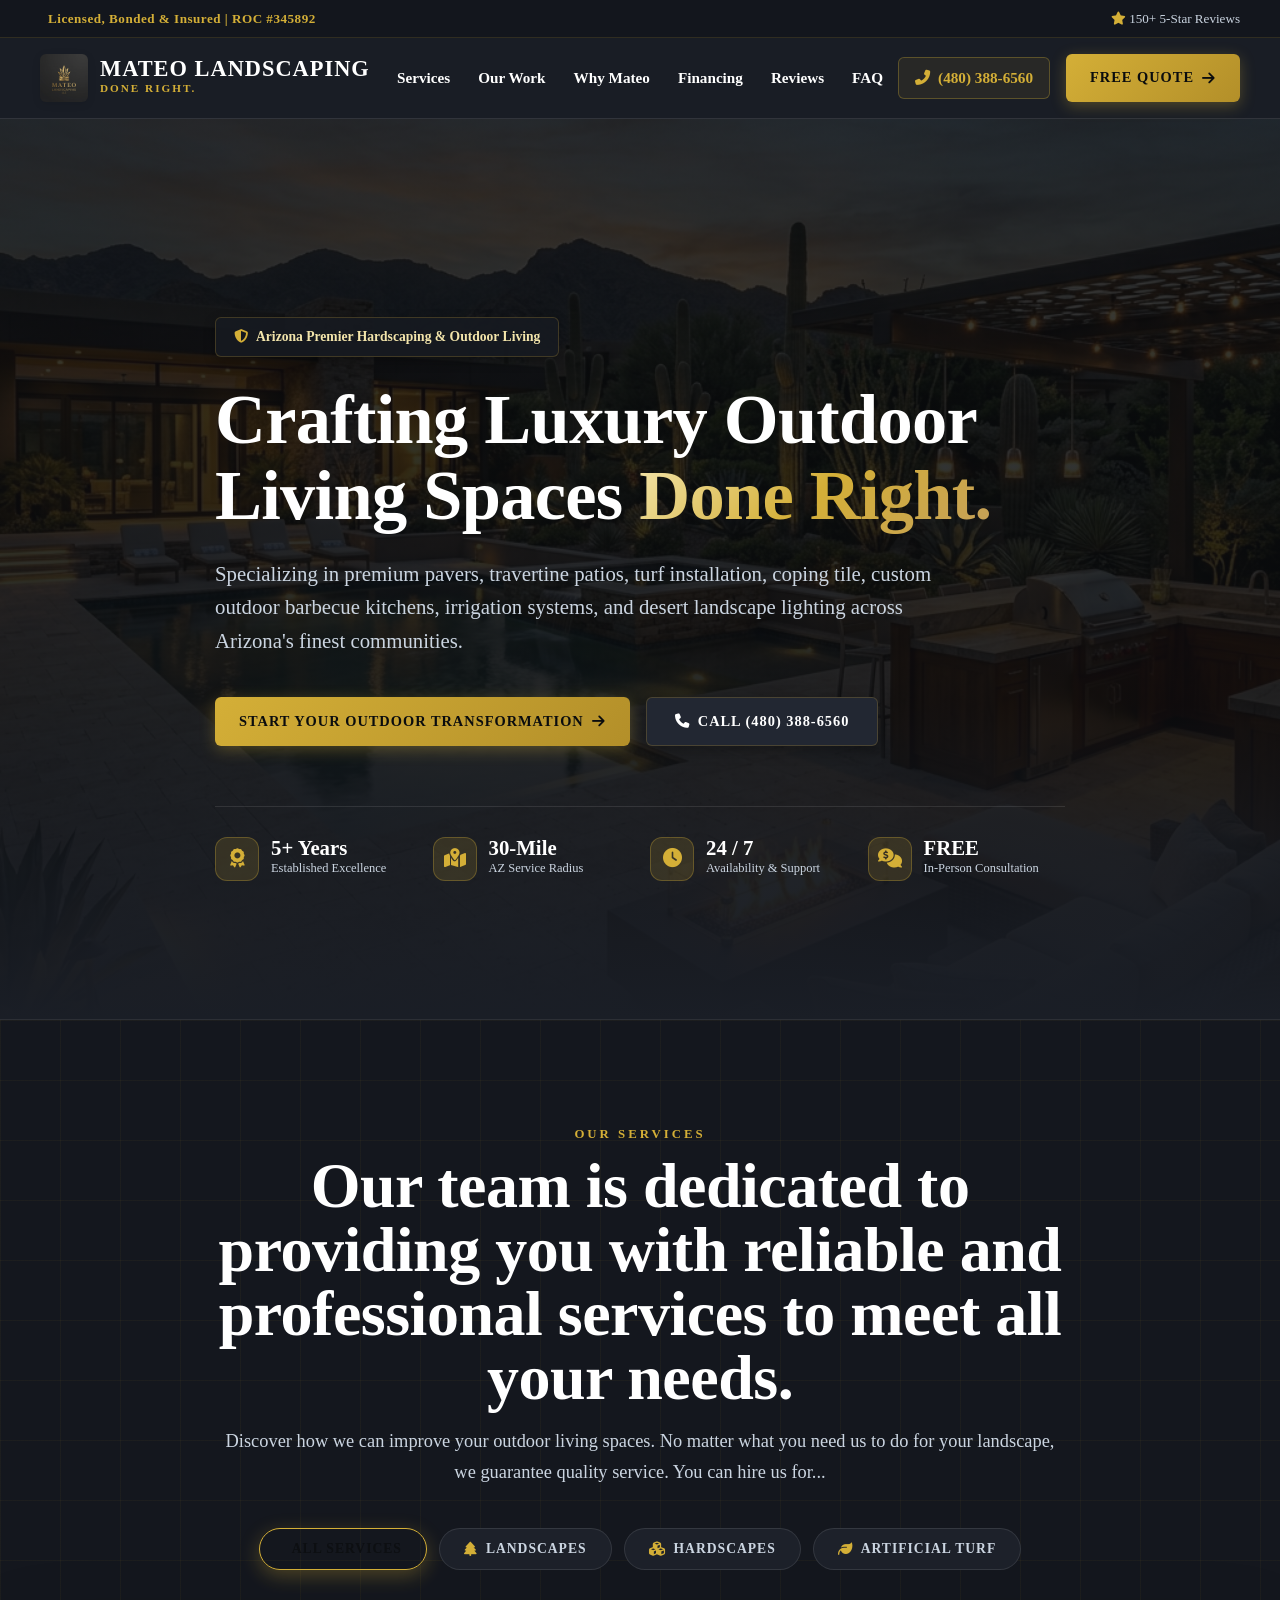
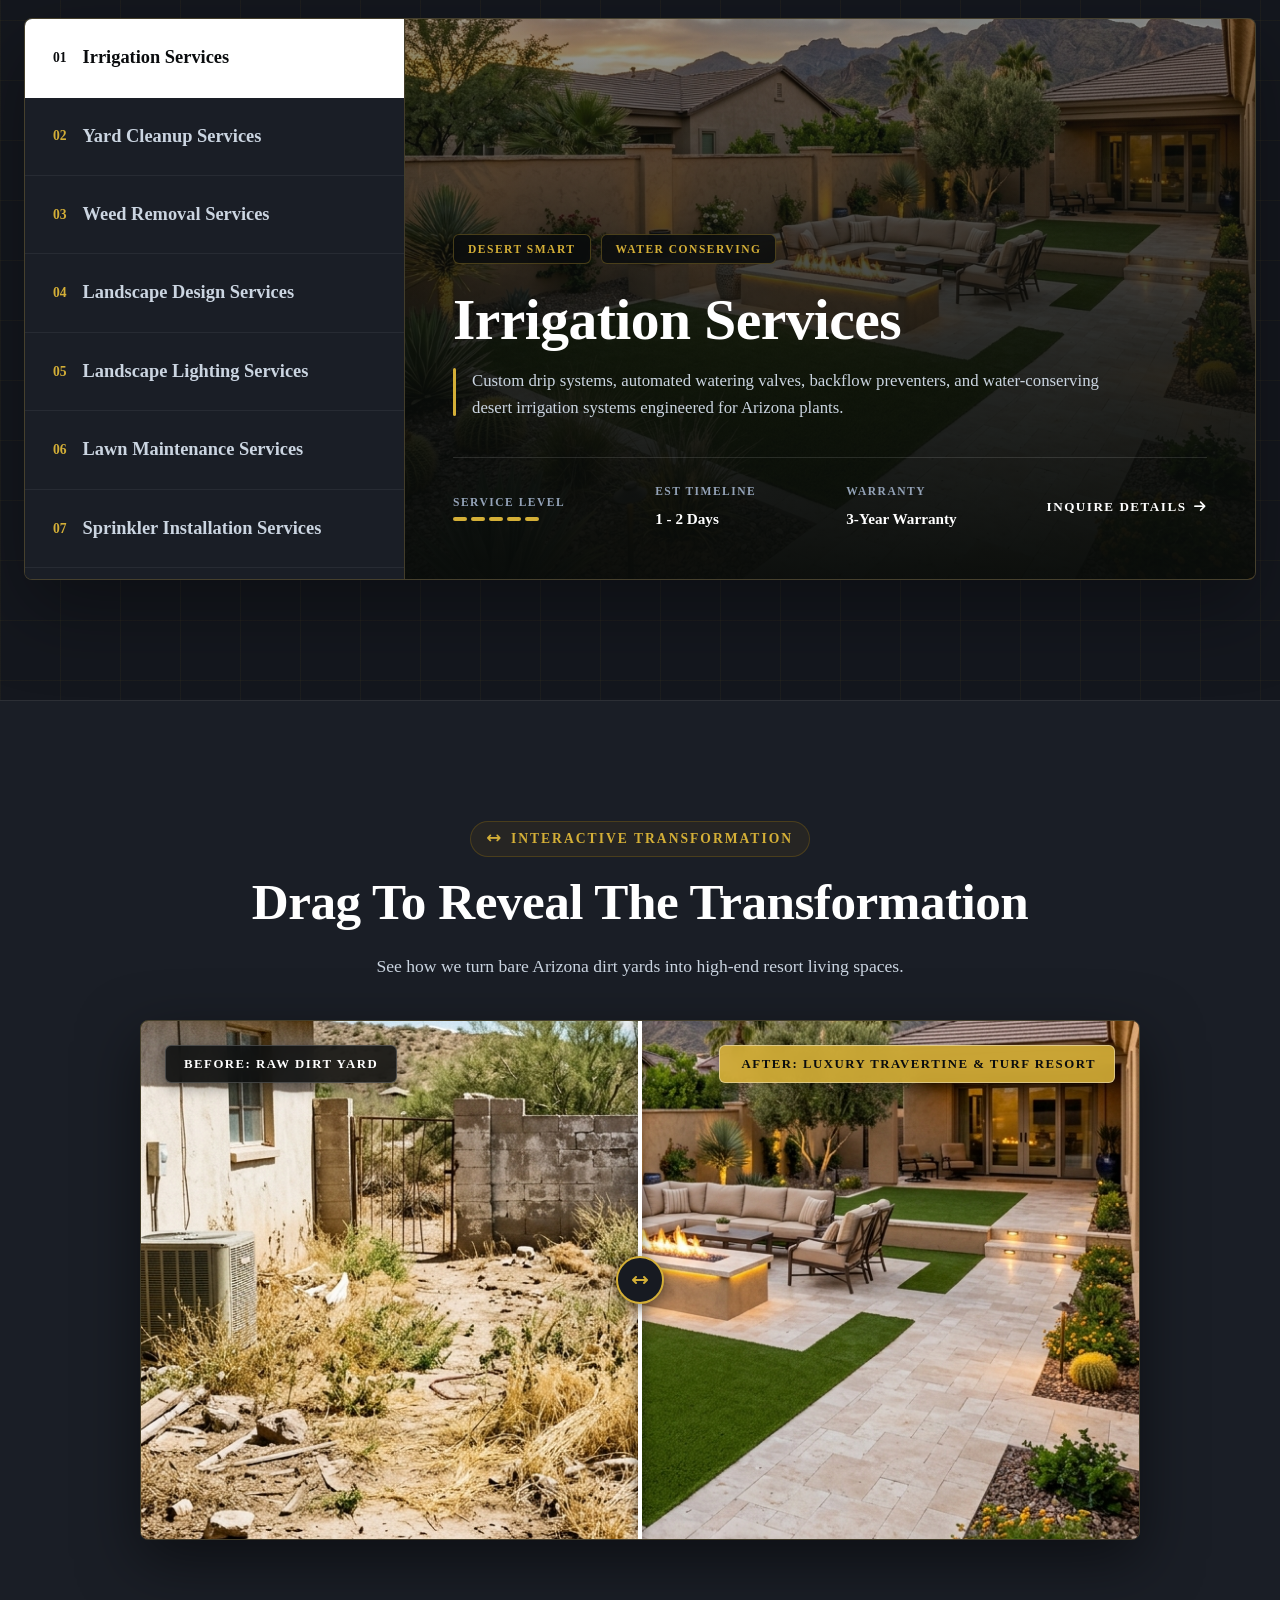
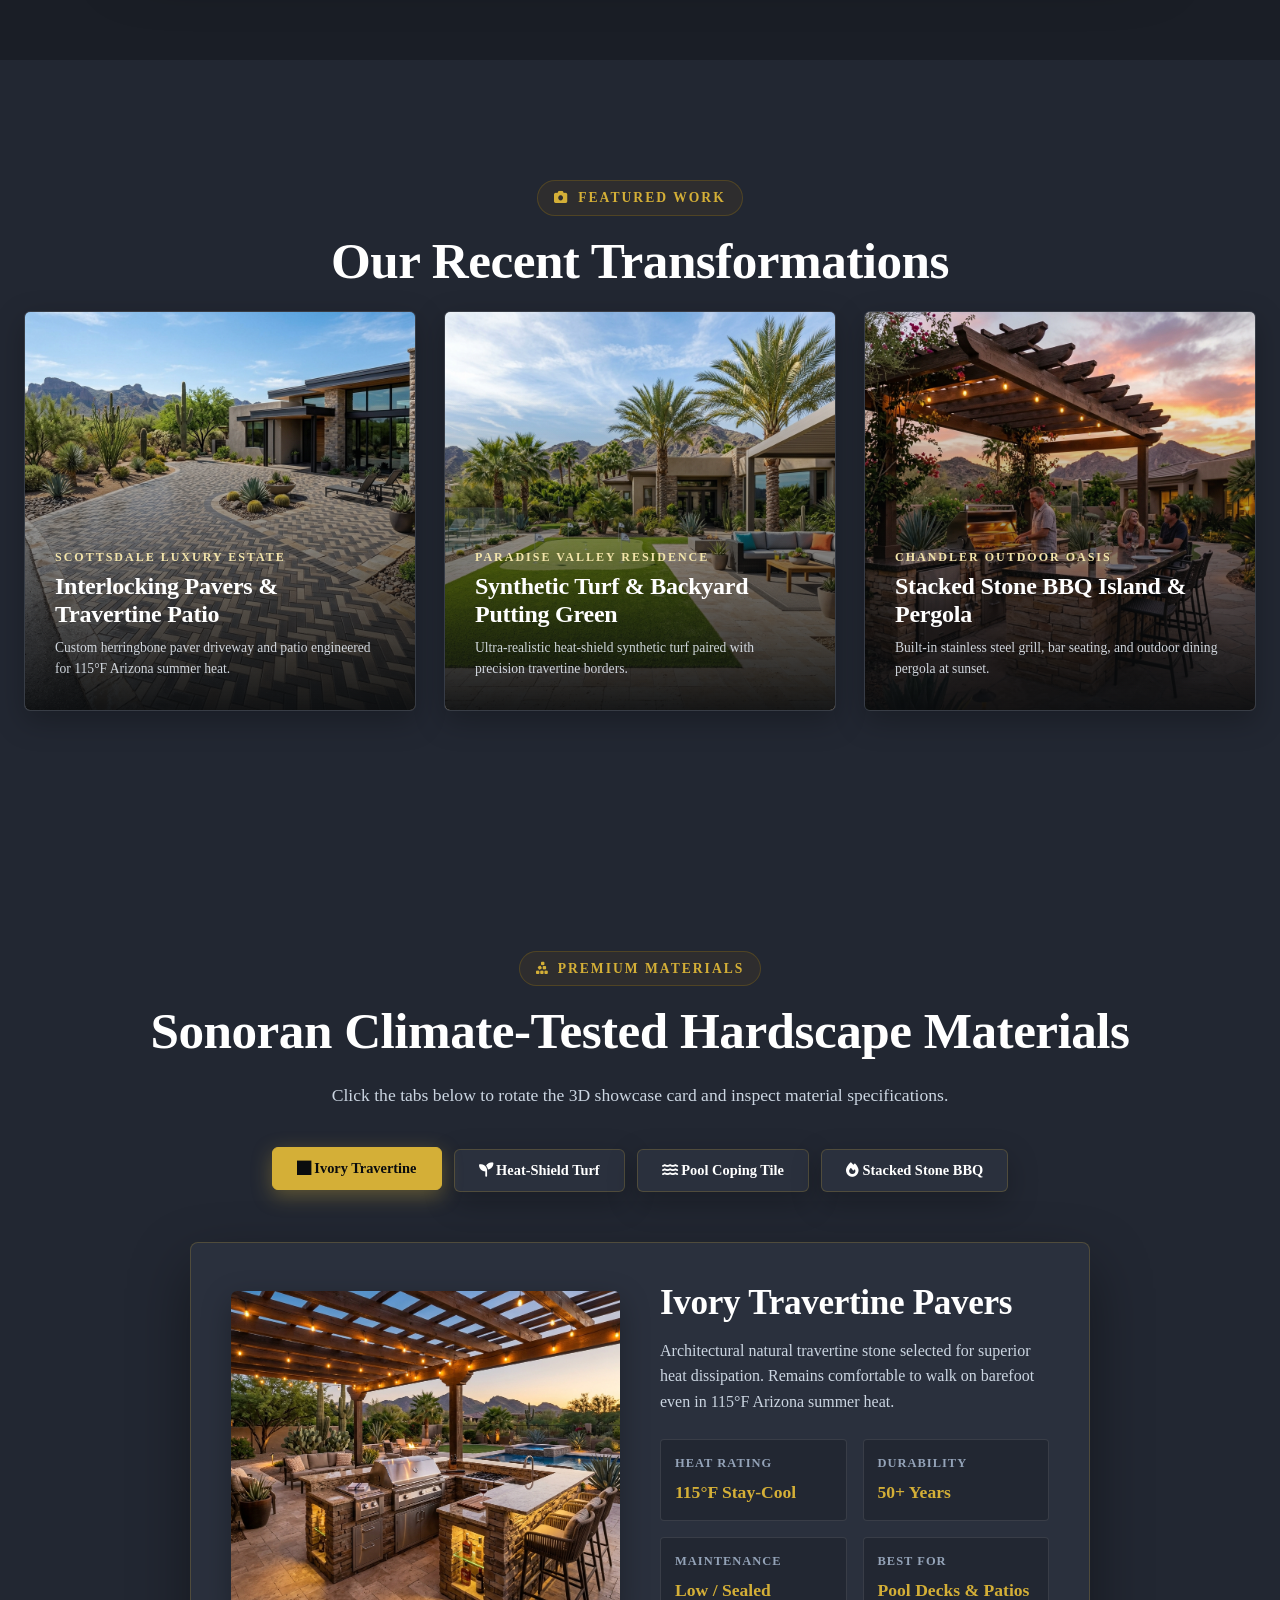
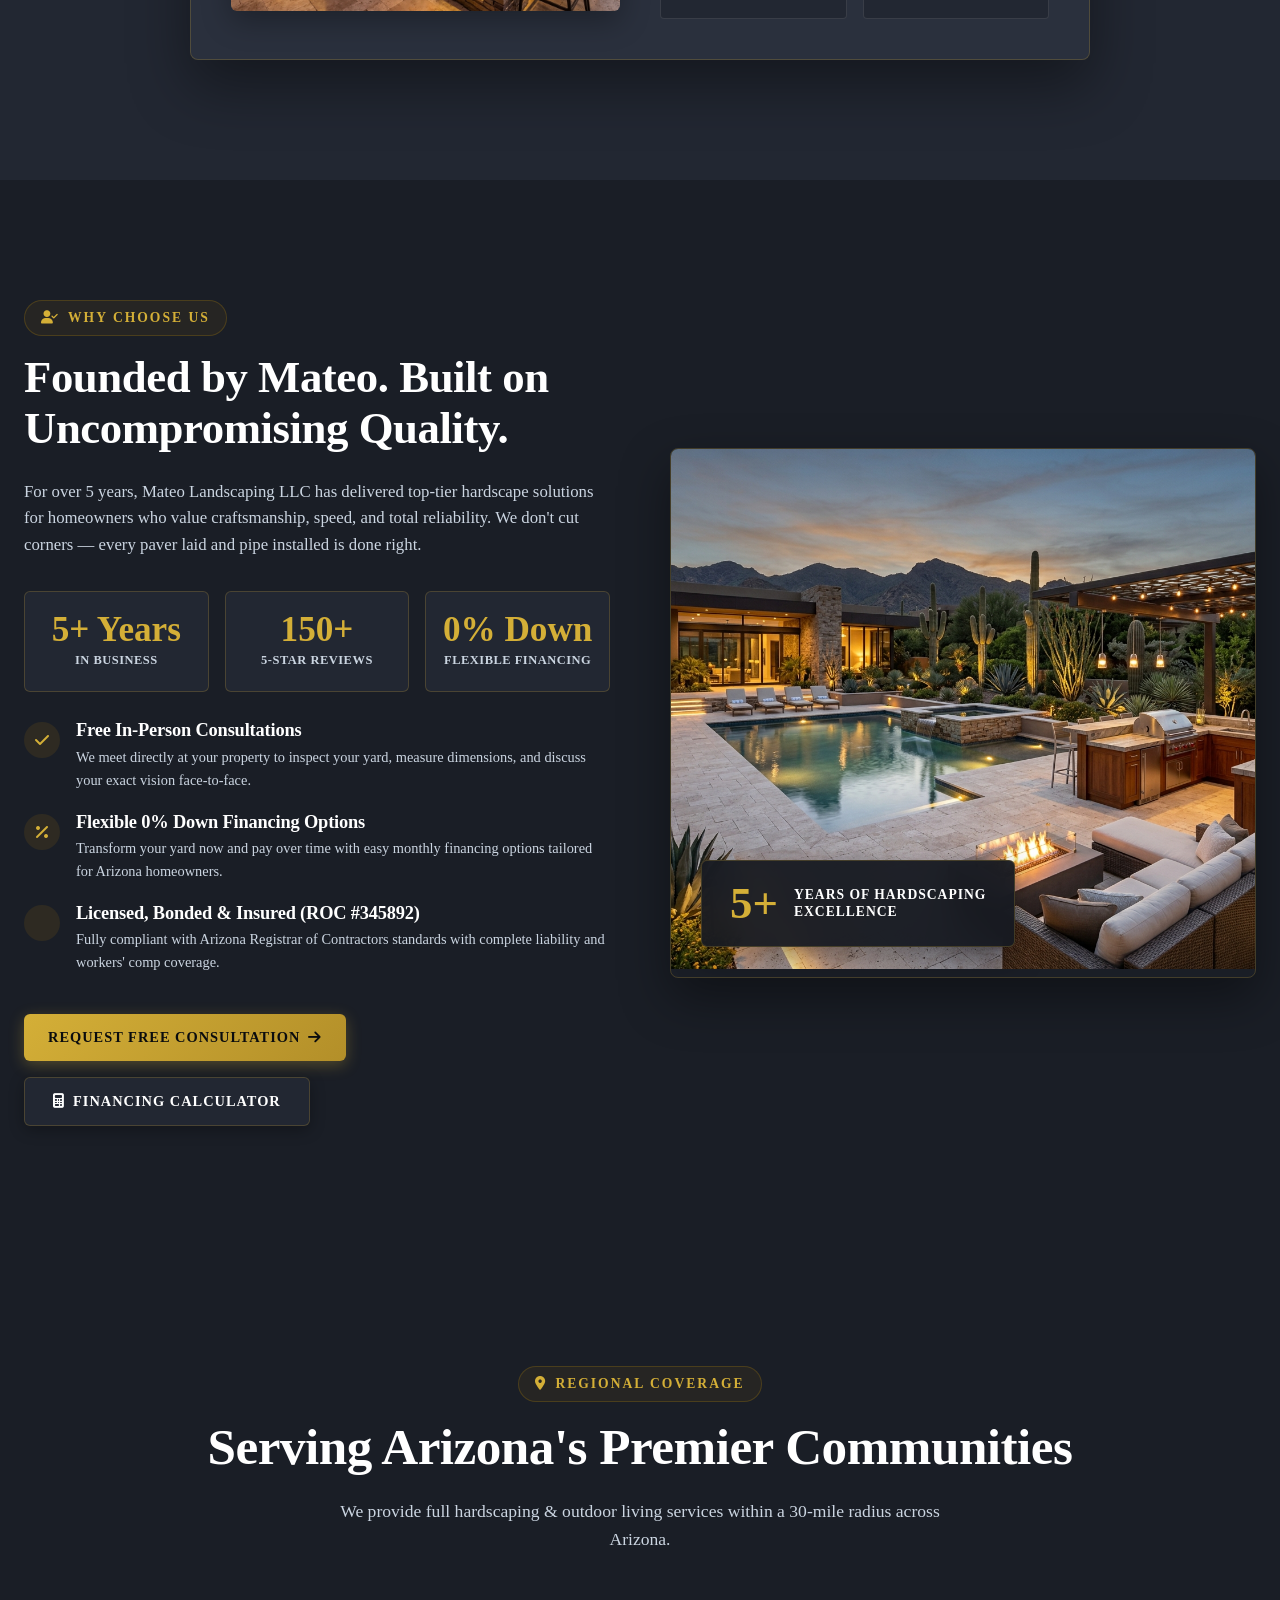
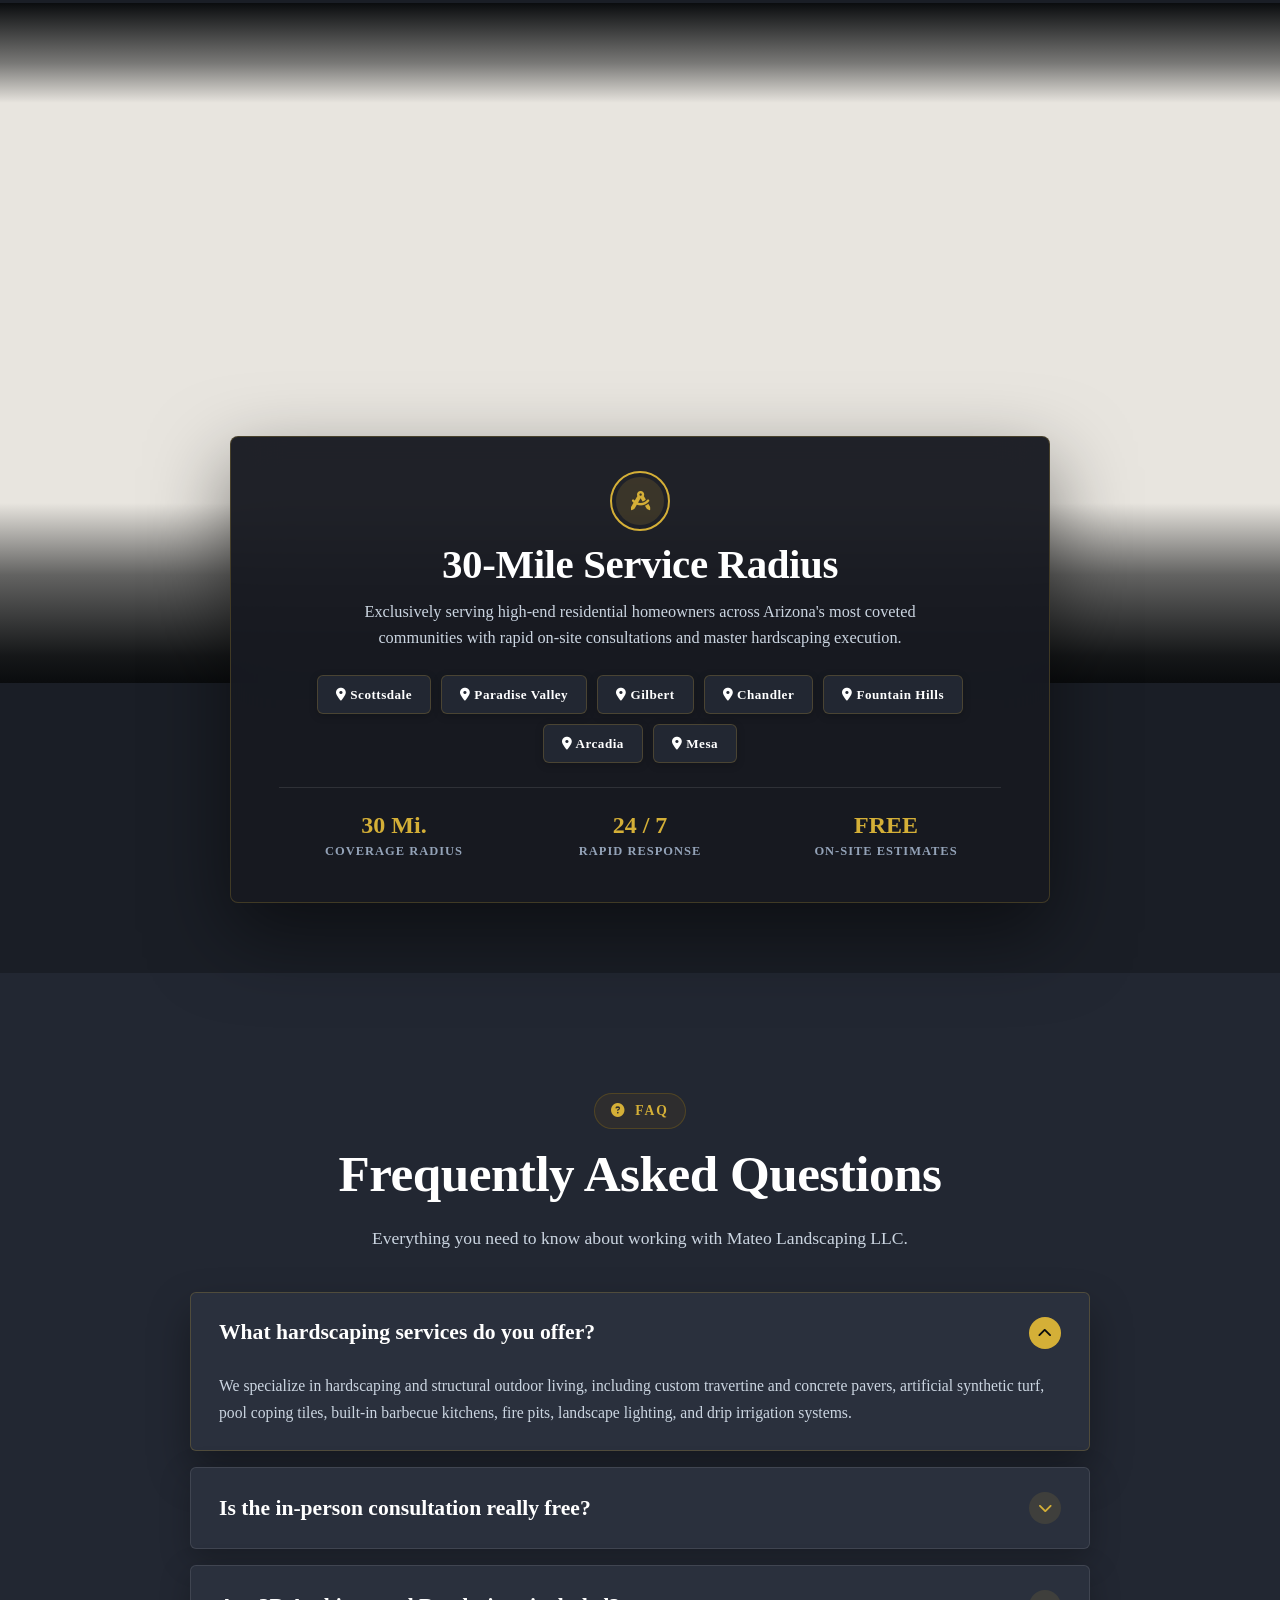
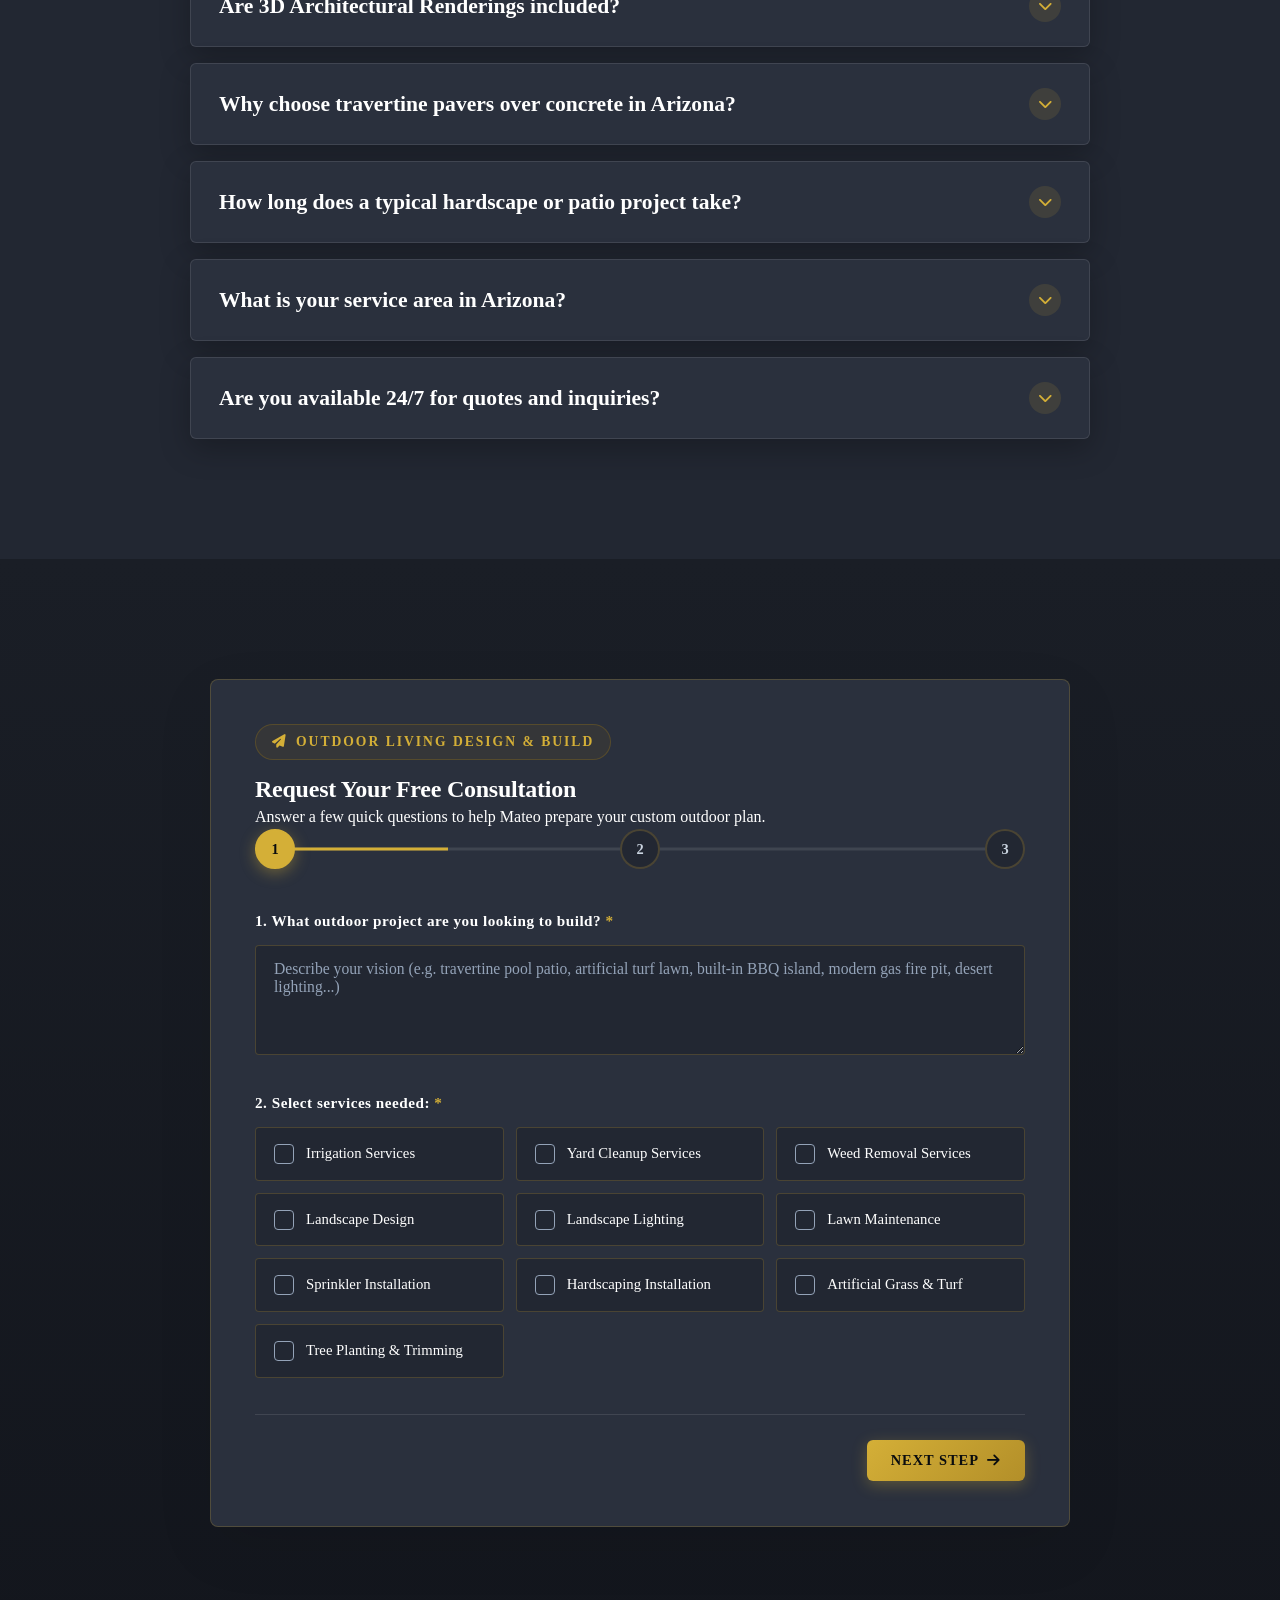
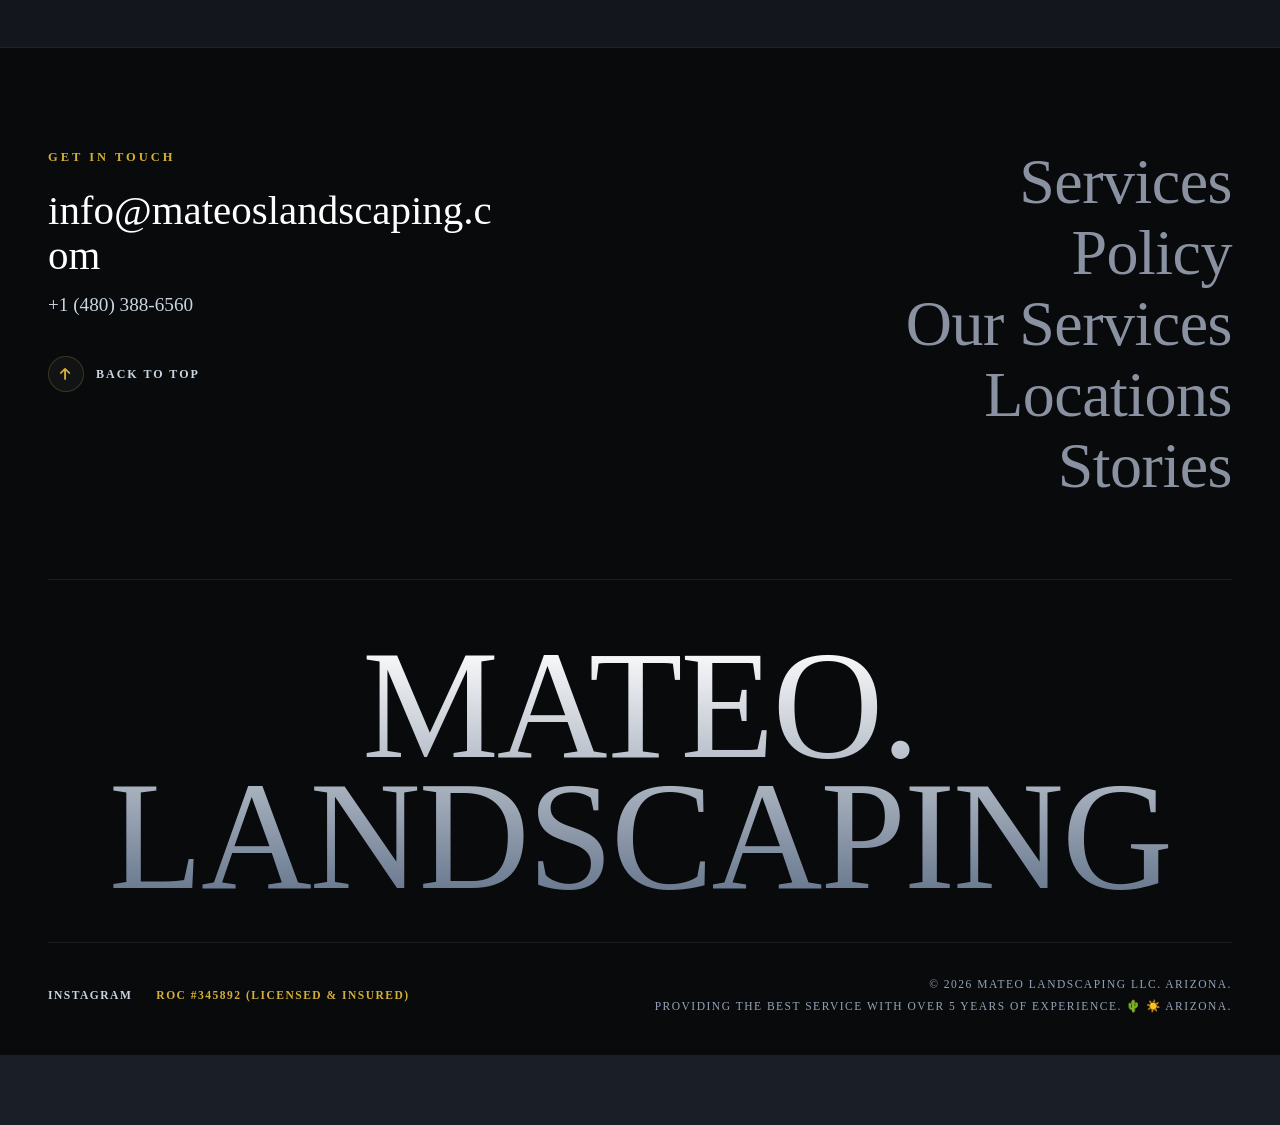
==== commit 189a3033: "service matrix" ====
--- a/index.html
+++ b/index.html
@@ -150,7 +150,7 @@
     </div>
   </section>
 
-  <!-- SERVICES SECTION: FULL SERVICE CATALOG & SERVICE MATRIX SHOWCASE -->
+  <!-- SERVICES SECTION: INTEGRATED SERVICE MATRIX -->
   <section id="services" class="service-matrix-section">
     <div class="matrix-grid-bg"></div>
     <div class="container" style="position: relative; z-index: 2;">
@@ -164,7 +164,7 @@
         </p>
       </div>
 
-      <!-- CATEGORY FILTER TABS -->
+      <!-- CATEGORY FILTER TABS AT TOP OF SERVICE MATRIX -->
       <div class="services-filter-nav">
         <button class="filter-btn active" data-filter="all">
           <i class="fas fa-grid-2"></i> All Services
@@ -180,232 +180,144 @@
         </button>
       </div>
 
-      <!-- 10 SERVICES CATALOG GRID -->
-      <div class="services-catalog-grid">
-        <!-- 1. Irrigation Services -->
-        <div class="service-catalog-card" data-category="landscapes">
-          <div class="service-card-top">
-            <div class="service-card-icon"><i class="fas fa-faucet-drip"></i></div>
-            <span class="service-cat-pill">Landscapes</span>
-          </div>
-          <h3 class="service-catalog-title">Irrigation Services</h3>
-          <p class="service-catalog-desc">
-            Custom drip systems, automated watering valves, backflow preventers, and water-conserving desert irrigation systems engineered for Arizona plants.
-          </p>
-          <a href="#lead-form" class="service-catalog-cta">Request Quote <i class="fas fa-arrow-right"></i></a>
-        </div>
-
-        <!-- 2. Yard Cleanup Services -->
-        <div class="service-catalog-card" data-category="landscapes turf">
-          <div class="service-card-top">
-            <div class="service-card-icon"><i class="fas fa-broom-ball"></i></div>
-            <span class="service-cat-pill">Landscapes</span>
-          </div>
-          <h3 class="service-catalog-title">Yard Cleanup Services</h3>
-          <p class="service-catalog-desc">
-            Comprehensive seasonal property cleanups, debris and leaf removal, monsoon storm cleanup, and overgrown yard rejuvenation.
-          </p>
-          <a href="#lead-form" class="service-catalog-cta">Request Quote <i class="fas fa-arrow-right"></i></a>
-        </div>
-
-        <!-- 3. Weed Removal Services -->
-        <div class="service-catalog-card" data-category="landscapes">
-          <div class="service-card-top">
-            <div class="service-card-icon"><i class="fas fa-seedling"></i></div>
-            <span class="service-cat-pill">Landscapes</span>
-          </div>
-          <h3 class="service-catalog-title">Weed Removal Services</h3>
-          <p class="service-catalog-desc">
-            Targeted pre-emergent weed control treatments and post-emergent manual weed eradication to keep gravel and rock yards spotless.
-          </p>
-          <a href="#lead-form" class="service-catalog-cta">Request Quote <i class="fas fa-arrow-right"></i></a>
-        </div>
-
-        <!-- 4. Landscape Design Services -->
-        <div class="service-catalog-card" data-category="landscapes hardscapes">
-          <div class="service-card-top">
-            <div class="service-card-icon"><i class="fas fa-compass-drafting"></i></div>
-            <span class="service-cat-pill">Landscapes & Hardscapes</span>
-          </div>
-          <h3 class="service-catalog-title">Landscape Design Services</h3>
-          <p class="service-catalog-desc">
-            Custom 2D layout planning and 3D architectural renderings tailored to your property’s dimensions, shade lines, and lifestyle needs.
-          </p>
-          <a href="#lead-form" class="service-catalog-cta">Request Quote <i class="fas fa-arrow-right"></i></a>
-        </div>
-
-        <!-- 5. Landscape Lighting Services -->
-        <div class="service-catalog-card" data-category="landscapes hardscapes">
-          <div class="service-card-top">
-            <div class="service-card-icon"><i class="fas fa-lightbulb"></i></div>
-            <span class="service-cat-pill">Landscapes & Hardscapes</span>
-          </div>
-          <h3 class="service-catalog-title">Landscape Lighting Services</h3>
-          <p class="service-catalog-desc">
-            Low-voltage architectural LED lighting, desert tree uplighting, pathway safety lights, and smart automated night illumination systems.
-          </p>
-          <a href="#lead-form" class="service-catalog-cta">Request Quote <i class="fas fa-arrow-right"></i></a>
-        </div>
-
-        <!-- 6. Lawn Maintenance Services -->
-        <div class="service-catalog-card" data-category="landscapes">
-          <div class="service-card-top">
-            <div class="service-card-icon"><i class="fas fa-scissors"></i></div>
-            <span class="service-cat-pill">Landscapes</span>
-          </div>
-          <h3 class="service-catalog-title">Lawn Maintenance Services</h3>
-          <p class="service-catalog-desc">
-            Scheduled professional lawn mowing, perimeter edging, seasonal fertilizing, overseeding, and aeration for healthy turf.
-          </p>
-          <a href="#lead-form" class="service-catalog-cta">Request Quote <i class="fas fa-arrow-right"></i></a>
-        </div>
-
-        <!-- 7. Sprinkler Installation Services -->
-        <div class="service-catalog-card" data-category="landscapes">
-          <div class="service-card-top">
-            <div class="service-card-icon"><i class="fas fa-shower"></i></div>
-            <span class="service-cat-pill">Landscapes</span>
-          </div>
-          <h3 class="service-catalog-title">Sprinkler Installation Services</h3>
-          <p class="service-catalog-desc">
-            Automated sprinkler head layout installation, smart Wi-Fi timer configuration, zone optimization, and leak troubleshooting.
-          </p>
-          <a href="#lead-form" class="service-catalog-cta">Request Quote <i class="fas fa-arrow-right"></i></a>
-        </div>
-
-        <!-- 8. Hardscaping Installation Services -->
-        <div class="service-catalog-card" data-category="hardscapes">
-          <div class="service-card-top">
-            <div class="service-card-icon"><i class="fas fa-cubes"></i></div>
-            <span class="service-cat-pill">Hardscapes</span>
-          </div>
-          <h3 class="service-catalog-title">Hardscaping Installation Services</h3>
-          <p class="service-catalog-desc">
-            Travertine patios, paver driveways, fire pits, retaining block walls, pool deck tile coping, and custom outdoor kitchen masonry.
-          </p>
-          <a href="#lead-form" class="service-catalog-cta">Request Quote <i class="fas fa-arrow-right"></i></a>
-        </div>
-
-        <!-- 9. Artificial Grass & Turf Installation Services -->
-        <div class="service-catalog-card" data-category="turf">
-          <div class="service-card-top">
-            <div class="service-card-icon"><i class="fas fa-leaf"></i></div>
-            <span class="service-cat-pill">Artificial Turf</span>
-          </div>
-          <h3 class="service-catalog-title">Artificial Grass & Turf Installation Services</h3>
-          <p class="service-catalog-desc">
-            Ultra-realistic heat-shield synthetic turf lawns, pet activity turf, putting greens, and zero-water backyard grass solutions.
-          </p>
-          <a href="#lead-form" class="service-catalog-cta">Request Quote <i class="fas fa-arrow-right"></i></a>
-        </div>
-
-        <!-- 10. Tree Planting, Removal & Trimming Services -->
-        <div class="service-catalog-card" data-category="landscapes">
-          <div class="service-card-top">
-            <div class="service-card-icon"><i class="fas fa-tree"></i></div>
-            <span class="service-cat-pill">Landscapes</span>
-          </div>
-          <h3 class="service-catalog-title">Tree Planting, Removal & Trimming Services</h3>
-          <p class="service-catalog-desc">
-            Professional desert tree pruning, palm tree skinning/trimming, safe hazardous branch removal, and desert-adapted tree planting.
-          </p>
-          <a href="#lead-form" class="service-catalog-cta">Request Quote <i class="fas fa-arrow-right"></i></a>
-        </div>
-      </div>
-
-      <!-- INTERACTIVE SERVICE MATRIX SHOWCASE HEADER -->
-      <div class="matrix-header" style="margin-top: 40px;">
-        <div class="matrix-header-left">
-          <span class="matrix-tag">INTERACTIVE SHOWCASE</span>
-          <h2 class="matrix-title">Featured Hardscape & Turf Matrix</h2>
-        </div>
-        <span class="matrix-index-tag" id="matrixIndexTag">INDEX 01 / 06</span>
-      </div>
-
+      <!-- SERVICE MATRIX CONTAINER -->
       <div class="service-matrix-container">
-        <!-- LEFT SIDEBAR LIST -->
+        <!-- LEFT SIDEBAR LIST: ALL 10 SERVICES -->
         <div class="matrix-sidebar">
-          <div class="matrix-item active" data-index="INDEX 01 / 06" data-title="Pavers & Travertine"
-            data-desc="Custom travertine, concrete pavers, driveways, patios, and walkways engineered to withstand Arizona's intense summer heat without cracking."
-            data-bg="images/pavers-project.jpg" data-badge1="PROFESSIONAL GRADE" data-badge2="STRUCTURAL"
-            data-timeline="3 - 5 Days" data-warranty="Lifetime Craftsmanship" data-bars="5">
+          <!-- 01. Irrigation Services -->
+          <div class="matrix-item active" data-category="landscapes" data-index="INDEX 01 / 10" data-title="Irrigation Services"
+            data-desc="Custom drip systems, automated watering valves, backflow preventers, and water-conserving desert irrigation systems engineered for Arizona plants."
+            data-bg="images/after-yard.jpg" data-badge1="DESERT SMART" data-badge2="WATER CONSERVING"
+            data-timeline="1 - 2 Days" data-warranty="3-Year Warranty" data-bars="5">
             <div class="matrix-item-left">
               <span class="matrix-item-num">01</span>
-              <span class="matrix-item-title">Pavers & Travertine</span>
+              <span class="matrix-item-title">Irrigation Services</span>
             </div>
             <i class="fas fa-arrow-up-right matrix-item-arrow"></i>
           </div>
 
-          <div class="matrix-item" data-index="INDEX 02 / 06" data-title="Artificial Turf Installation"
-            data-desc="Ultra-realistic, heat-dissipating synthetic turf lawns. Perfect for year-round green backyards, pet areas, and putting greens with zero watering."
-            data-bg="images/turf-project.jpg" data-badge1="HEAT SHIELD" data-badge2="ZERO WATERING"
-            data-timeline="2 - 3 Days" data-warranty="15-Year Manufacturer" data-bars="5">
+          <!-- 02. Yard Cleanup Services -->
+          <div class="matrix-item" data-category="landscapes turf" data-index="INDEX 02 / 10" data-title="Yard Cleanup Services"
+            data-desc="Comprehensive seasonal property cleanups, debris and leaf removal, monsoon storm cleanup, and overgrown yard rejuvenation."
+            data-bg="images/before-yard.jpg" data-badge1="SEASONAL" data-badge2="FULL PROPERTY"
+            data-timeline="1 Day" data-warranty="Satisfaction Guaranteed" data-bars="4">
             <div class="matrix-item-left">
               <span class="matrix-item-num">02</span>
-              <span class="matrix-item-title">Artificial Turf Installation</span>
+              <span class="matrix-item-title">Yard Cleanup Services</span>
             </div>
             <i class="fas fa-arrow-up-right matrix-item-arrow"></i>
           </div>
 
-          <div class="matrix-item" data-index="INDEX 03 / 06" data-title="Coping & Pool Deck Tile"
-            data-desc="Seamless travertine pool coping tile and non-slip pool surround stone installations engineered to elevate your resort-style swimming pool."
-            data-bg="images/hero-bg.jpg" data-badge1="COOL TOUCH" data-badge2="RESORT FINISH" data-timeline="3 - 4 Days"
-            data-warranty="10-Year Water Seal" data-bars="4">
+          <!-- 03. Weed Removal Services -->
+          <div class="matrix-item" data-category="landscapes" data-index="INDEX 03 / 10" data-title="Weed Removal Services"
+            data-desc="Targeted pre-emergent weed control treatments and post-emergent manual weed eradication to keep gravel and rock yards spotless."
+            data-bg="images/pavers-project.jpg" data-badge1="PRE-EMERGENT" data-badge2="ECO SAFE"
+            data-timeline="1 Day" data-warranty="6-Month Weed Free" data-bars="4">
             <div class="matrix-item-left">
               <span class="matrix-item-num">03</span>
-              <span class="matrix-item-title">Coping & Pool Deck Tile</span>
+              <span class="matrix-item-title">Weed Removal Services</span>
             </div>
             <i class="fas fa-arrow-up-right matrix-item-arrow"></i>
           </div>
 
-          <div class="matrix-item" data-index="INDEX 04 / 06" data-title="Barbecue & Outdoor Kitchens"
-            data-desc="Custom stacked stone grill islands, outdoor bar seating, built-in stainless steel barbecues, and complete outdoor dining setups."
-            data-bg="images/bbq-kitchen-project.jpg" data-badge1="CUSTOM MASONRY" data-badge2="GAS CONNECTED"
-            data-timeline="4 - 7 Days" data-warranty="Included" data-bars="5">
+          <!-- 04. Landscape Design Services -->
+          <div class="matrix-item" data-category="landscapes hardscapes" data-index="INDEX 04 / 10" data-title="Landscape Design Services"
+            data-desc="Custom 2D layout planning and 3D architectural renderings tailored to your property’s dimensions, shade lines, and lifestyle needs."
+            data-bg="images/hero-bg.jpg" data-badge1="3D RENDERING" data-badge2="CUSTOM ARCHITECTURE"
+            data-timeline="2 - 4 Days" data-warranty="Included with Project" data-bars="5">
             <div class="matrix-item-left">
               <span class="matrix-item-num">04</span>
-              <span class="matrix-item-title">Barbecue & Outdoor Kitchens</span>
+              <span class="matrix-item-title">Landscape Design Services</span>
             </div>
             <i class="fas fa-arrow-up-right matrix-item-arrow"></i>
           </div>
 
-          <div class="matrix-item" data-index="INDEX 05 / 06" data-title="Landscape & Accent Lighting"
+          <!-- 05. Landscape Lighting Services -->
+          <div class="matrix-item" data-category="landscapes hardscapes" data-index="INDEX 05 / 10" data-title="Landscape Lighting Services"
             data-desc="Architectural low-voltage LED landscape lighting. Uplighting for desert flora, path lighting, and illuminated hardscape accents for evening ambiance."
             data-bg="images/after-yard.jpg" data-badge1="LOW VOLTAGE" data-badge2="SMART CONTROL"
             data-timeline="1 - 2 Days" data-warranty="5-Year LED Fixtures" data-bars="4">
             <div class="matrix-item-left">
               <span class="matrix-item-num">05</span>
-              <span class="matrix-item-title">Landscape & Accent Lighting</span>
+              <span class="matrix-item-title">Landscape Lighting Services</span>
             </div>
             <i class="fas fa-arrow-up-right matrix-item-arrow"></i>
           </div>
 
-          <div class="matrix-item" data-index="INDEX 06 / 06" data-title="Retaining Walls & Block Work"
-            data-desc="Structural block walls, terraced stone retaining systems, and privacy masonry walls built for maximum durability and elevation control."
-            data-bg="images/before-yard.jpg" data-badge1="STRUCTURAL MASONRY" data-badge2="ELEVATION CONTROL"
-            data-timeline="3 - 6 Days" data-warranty="Lifetime Structural" data-bars="5">
+          <!-- 06. Lawn Maintenance Services -->
+          <div class="matrix-item" data-category="landscapes" data-index="INDEX 06 / 10" data-title="Lawn Maintenance Services"
+            data-desc="Scheduled professional lawn mowing, perimeter edging, seasonal fertilizing, overseeding, and aeration for healthy turf."
+            data-bg="images/turf-project.jpg" data-badge1="SCHEDULED CARE" data-badge2="TURF HEALTH"
+            data-timeline="Recurring / Weekly" data-warranty="Quality Guarantee" data-bars="5">
             <div class="matrix-item-left">
               <span class="matrix-item-num">06</span>
-              <span class="matrix-item-title">Retaining Walls & Block Work</span>
+              <span class="matrix-item-title">Lawn Maintenance Services</span>
             </div>
             <i class="fas fa-arrow-up-right matrix-item-arrow"></i>
           </div>
+
+          <!-- 07. Sprinkler Installation Services -->
+          <div class="matrix-item" data-category="landscapes" data-index="INDEX 07 / 10" data-title="Sprinkler Installation Services"
+            data-desc="Automated sprinkler head layout installation, smart Wi-Fi timer configuration, zone optimization, and leak troubleshooting."
+            data-bg="images/hero-bg.jpg" data-badge1="SMART TIMERS" data-badge2="ZONE OPTIMIZED"
+            data-timeline="1 - 2 Days" data-warranty="3-Year Parts & Labor" data-bars="4">
+            <div class="matrix-item-left">
+              <span class="matrix-item-num">07</span>
+              <span class="matrix-item-title">Sprinkler Installation Services</span>
+            </div>
+            <i class="fas fa-arrow-up-right matrix-item-arrow"></i>
+          </div>
+
+          <!-- 08. Hardscaping Installation Services -->
+          <div class="matrix-item" data-category="hardscapes" data-index="INDEX 08 / 10" data-title="Hardscaping Installation Services"
+            data-desc="Travertine patios, paver driveways, fire pits, retaining block walls, pool deck tile coping, and custom outdoor kitchen masonry."
+            data-bg="images/pavers-project.jpg" data-badge1="CUSTOM MASONRY" data-badge2="STRUCTURAL"
+            data-timeline="3 - 7 Days" data-warranty="Lifetime Craftsmanship" data-bars="5">
+            <div class="matrix-item-left">
+              <span class="matrix-item-num">08</span>
+              <span class="matrix-item-title">Hardscaping Installation Services</span>
+            </div>
+            <i class="fas fa-arrow-up-right matrix-item-arrow"></i>
+          </div>
+
+          <!-- 09. Artificial Grass & Turf Installation Services -->
+          <div class="matrix-item" data-category="turf" data-index="INDEX 09 / 10" data-title="Artificial Grass & Turf Installation Services"
+            data-desc="Ultra-realistic, heat-dissipating synthetic turf lawns. Perfect for year-round green backyards, pet areas, and putting greens with zero watering."
+            data-bg="images/turf-project.jpg" data-badge1="HEAT SHIELD" data-badge2="ZERO WATERING"
+            data-timeline="2 - 3 Days" data-warranty="15-Year Manufacturer" data-bars="5">
+            <div class="matrix-item-left">
+              <span class="matrix-item-num">09</span>
+              <span class="matrix-item-title">Artificial Grass & Turf Installation</span>
+            </div>
+            <i class="fas fa-arrow-up-right matrix-item-arrow"></i>
+          </div>
+
+          <!-- 10. Tree Planting, Removal & Trimming Services -->
+          <div class="matrix-item" data-category="landscapes" data-index="INDEX 10 / 10" data-title="Tree Planting, Removal & Trimming Services"
+            data-desc="Professional desert tree pruning, palm tree skinning/trimming, safe hazardous branch removal, and desert-adapted tree planting."
+            data-bg="images/bbq-kitchen-project.jpg" data-badge1="LICENSED ARBORIST" data-badge2="SAFETY FIRST"
+            data-timeline="1 Day" data-warranty="Property Protection" data-bars="4">
+            <div class="matrix-item-left">
+              <span class="matrix-item-num">10</span>
+              <span class="matrix-item-title">Tree Planting, Removal & Trimming</span>
+            </div>
+            <i class="fas fa-arrow-up-right matrix-item-arrow"></i>
+          </div>
         </div>
 
         <!-- RIGHT FEATURE PANEL SHOWCASE -->
-        <div class="matrix-display" id="matrixDisplay" style="background-image: url('images/pavers-project.jpg');">
+        <div class="matrix-display" id="matrixDisplay" style="background-image: url('images/after-yard.jpg');">
           <div class="matrix-display-overlay"></div>
           <div class="matrix-display-content">
             <div class="matrix-badges" id="matrixBadges">
-              <span class="matrix-badge">PROFESSIONAL GRADE</span>
-              <span class="matrix-badge">STRUCTURAL</span>
-            </div>
-            <h3 class="matrix-display-title" id="matrixTitle">Pavers & Travertine</h3>
+              <span class="matrix-badge">DESERT SMART</span>
+              <span class="matrix-badge">WATER CONSERVING</span>
+            </div>
+            <h3 class="matrix-display-title" id="matrixTitle">Irrigation Services</h3>
             <div class="matrix-display-desc-wrap">
               <div class="matrix-accent-bar"></div>
               <p class="matrix-display-desc" id="matrixDesc">
-                Custom travertine, concrete pavers, driveways, patios, and walkways engineered to withstand Arizona's
-                intense summer heat without cracking.
+                Custom drip systems, automated watering valves, backflow preventers, and water-conserving desert irrigation systems engineered for Arizona plants.
               </p>
             </div>
 
@@ -422,11 +334,11 @@
               </div>
               <div class="matrix-stat-item">
                 <span class="matrix-stat-lbl">EST TIMELINE</span>
-                <span class="matrix-stat-val" id="matrixTimeline">3 - 5 Days</span>
+                <span class="matrix-stat-val" id="matrixTimeline">1 - 2 Days</span>
               </div>
               <div class="matrix-stat-item">
                 <span class="matrix-stat-lbl">WARRANTY</span>
-                <span class="matrix-stat-val" id="matrixWarranty">Lifetime Craftsmanship</span>
+                <span class="matrix-stat-val" id="matrixWarranty">3-Year Warranty</span>
               </div>
               <a href="#lead-form" class="matrix-cta-btn">INQUIRE DETAILS <i class="fas fa-arrow-right"></i></a>
             </div>
--- a/css/styles.css
+++ b/css/styles.css
@@ -828,6 +828,29 @@
   flex-direction: column;
   background: #1A1E26;
   border-right: 1px solid var(--border-color);
+  max-height: 560px;
+  overflow-y: auto;
+}
+
+.matrix-sidebar::-webkit-scrollbar {
+  width: 6px;
+}
+
+.matrix-sidebar::-webkit-scrollbar-track {
+  background: rgba(0, 0, 0, 0.2);
+}
+
+.matrix-sidebar::-webkit-scrollbar-thumb {
+  background: rgba(212, 175, 55, 0.3);
+  border-radius: 3px;
+}
+
+.matrix-sidebar::-webkit-scrollbar-thumb:hover {
+  background: var(--gold-primary);
+}
+
+.matrix-item.hidden {
+  display: none !important;
 }
 
 .matrix-item {
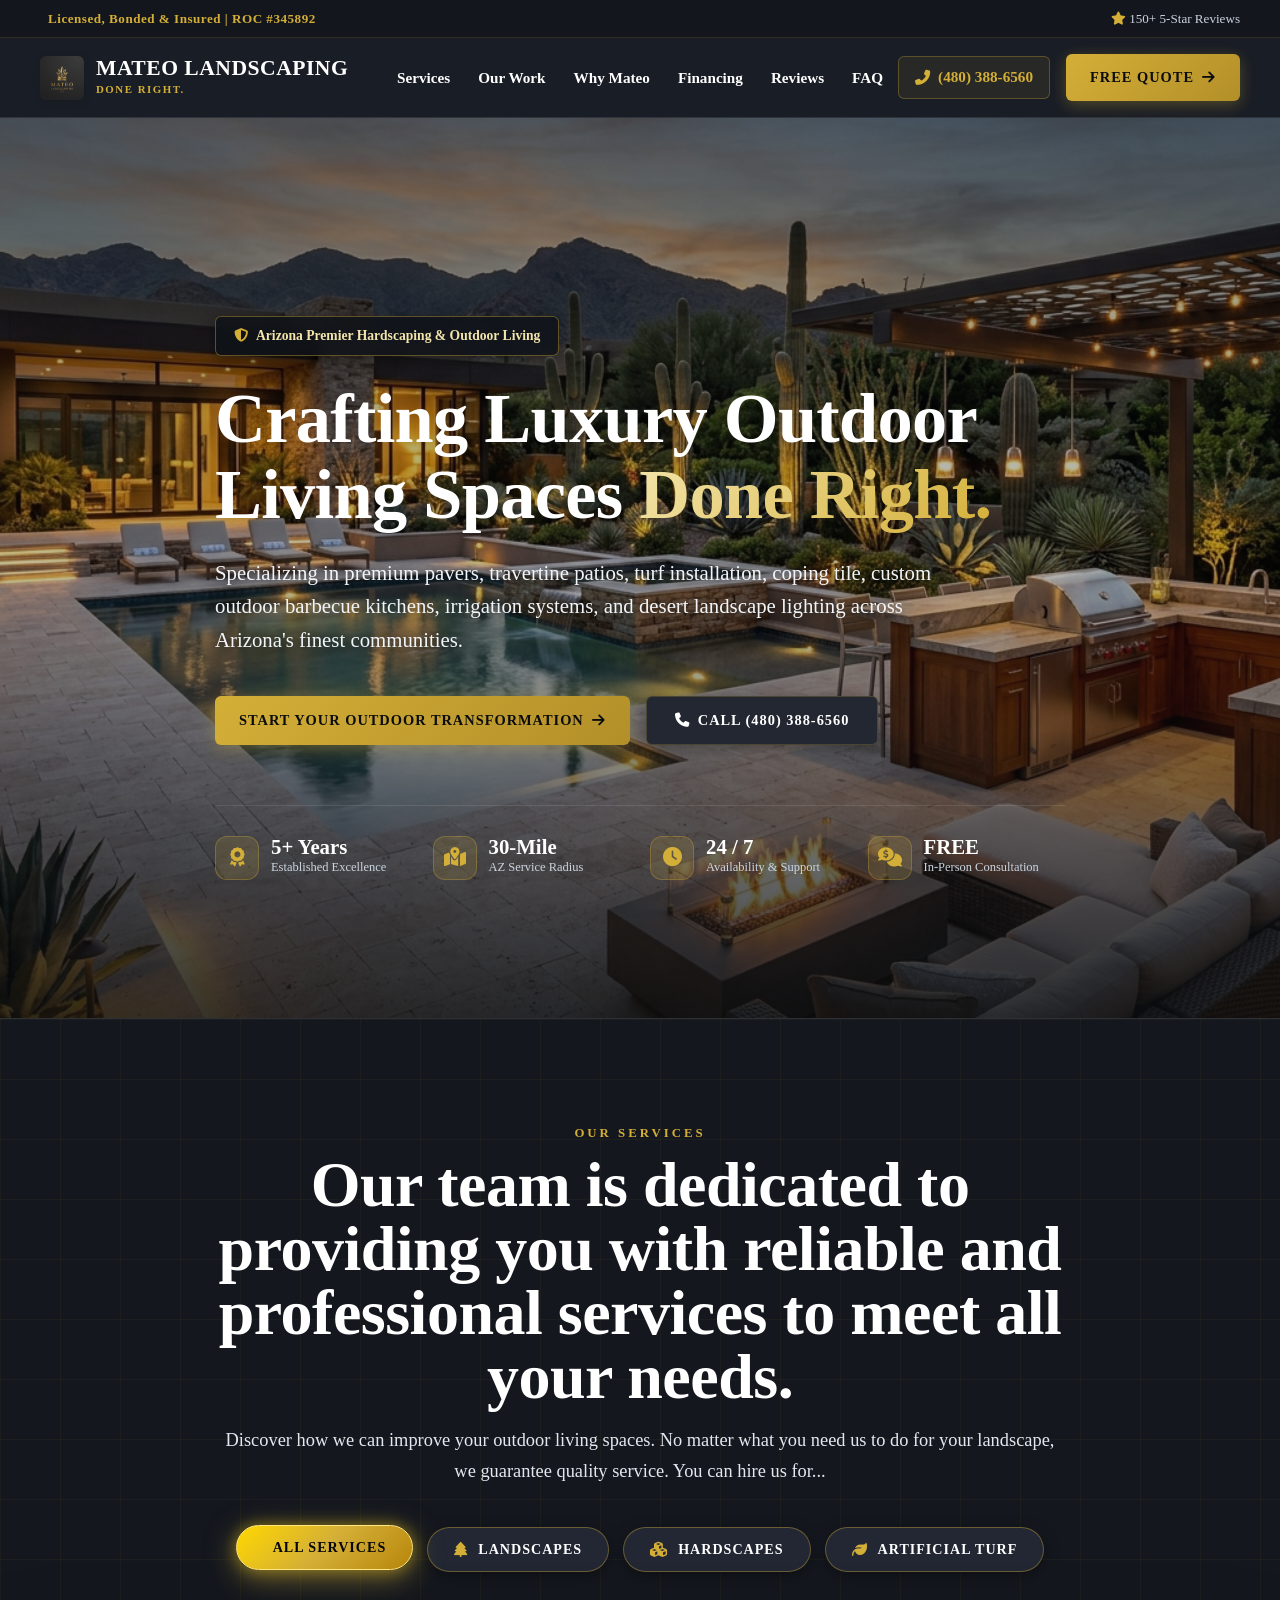
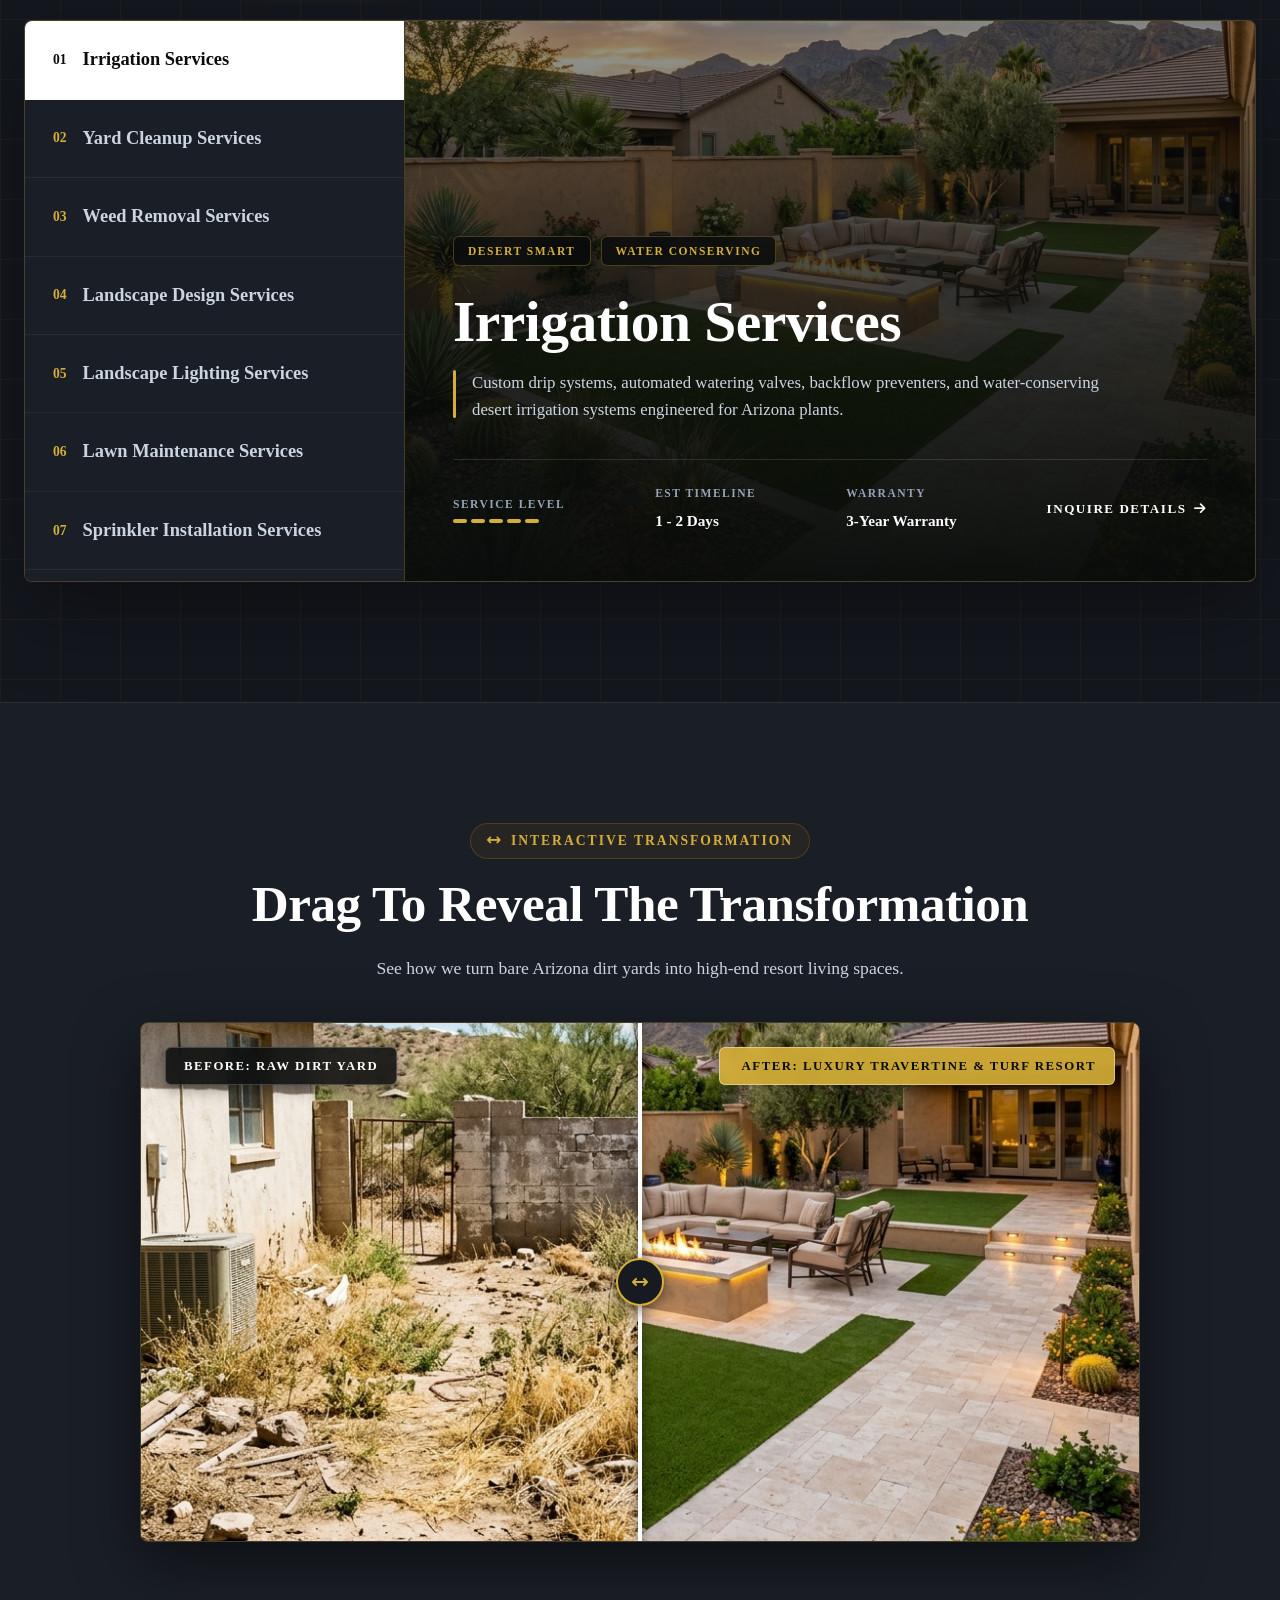
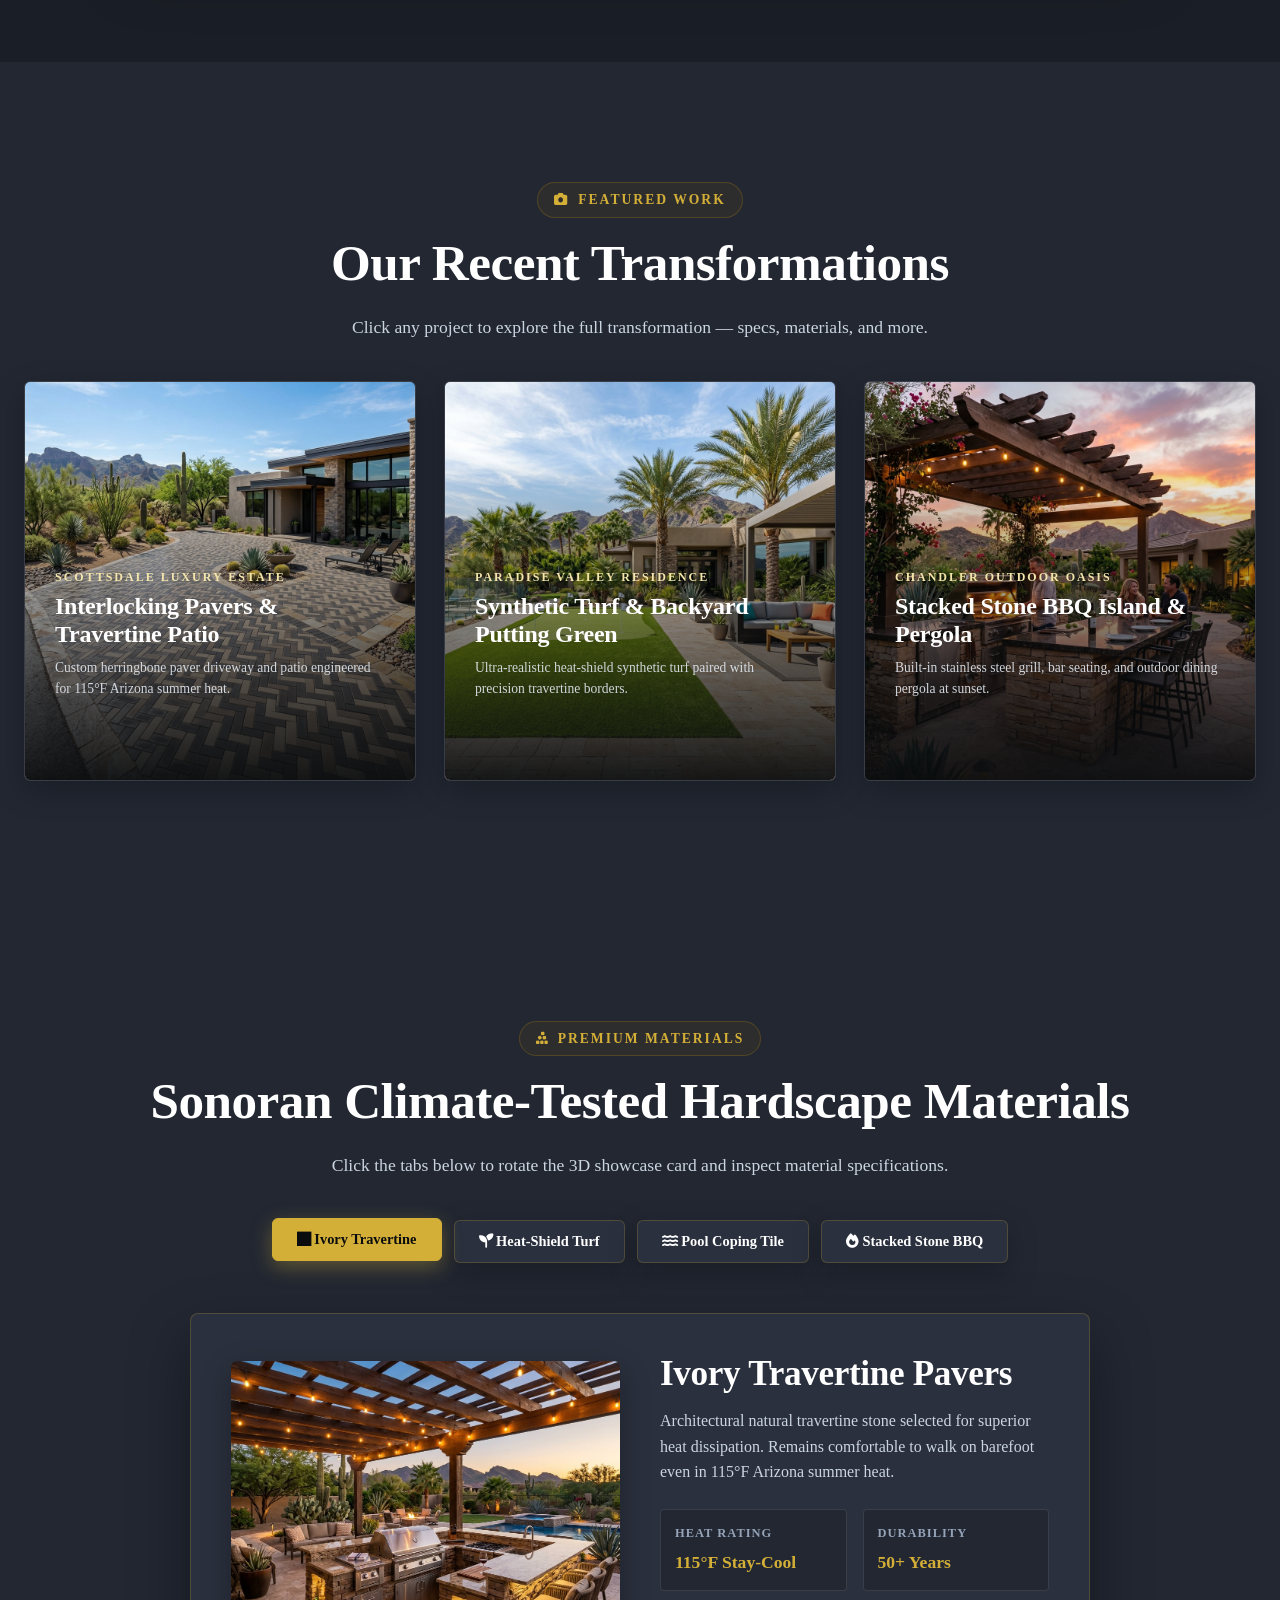
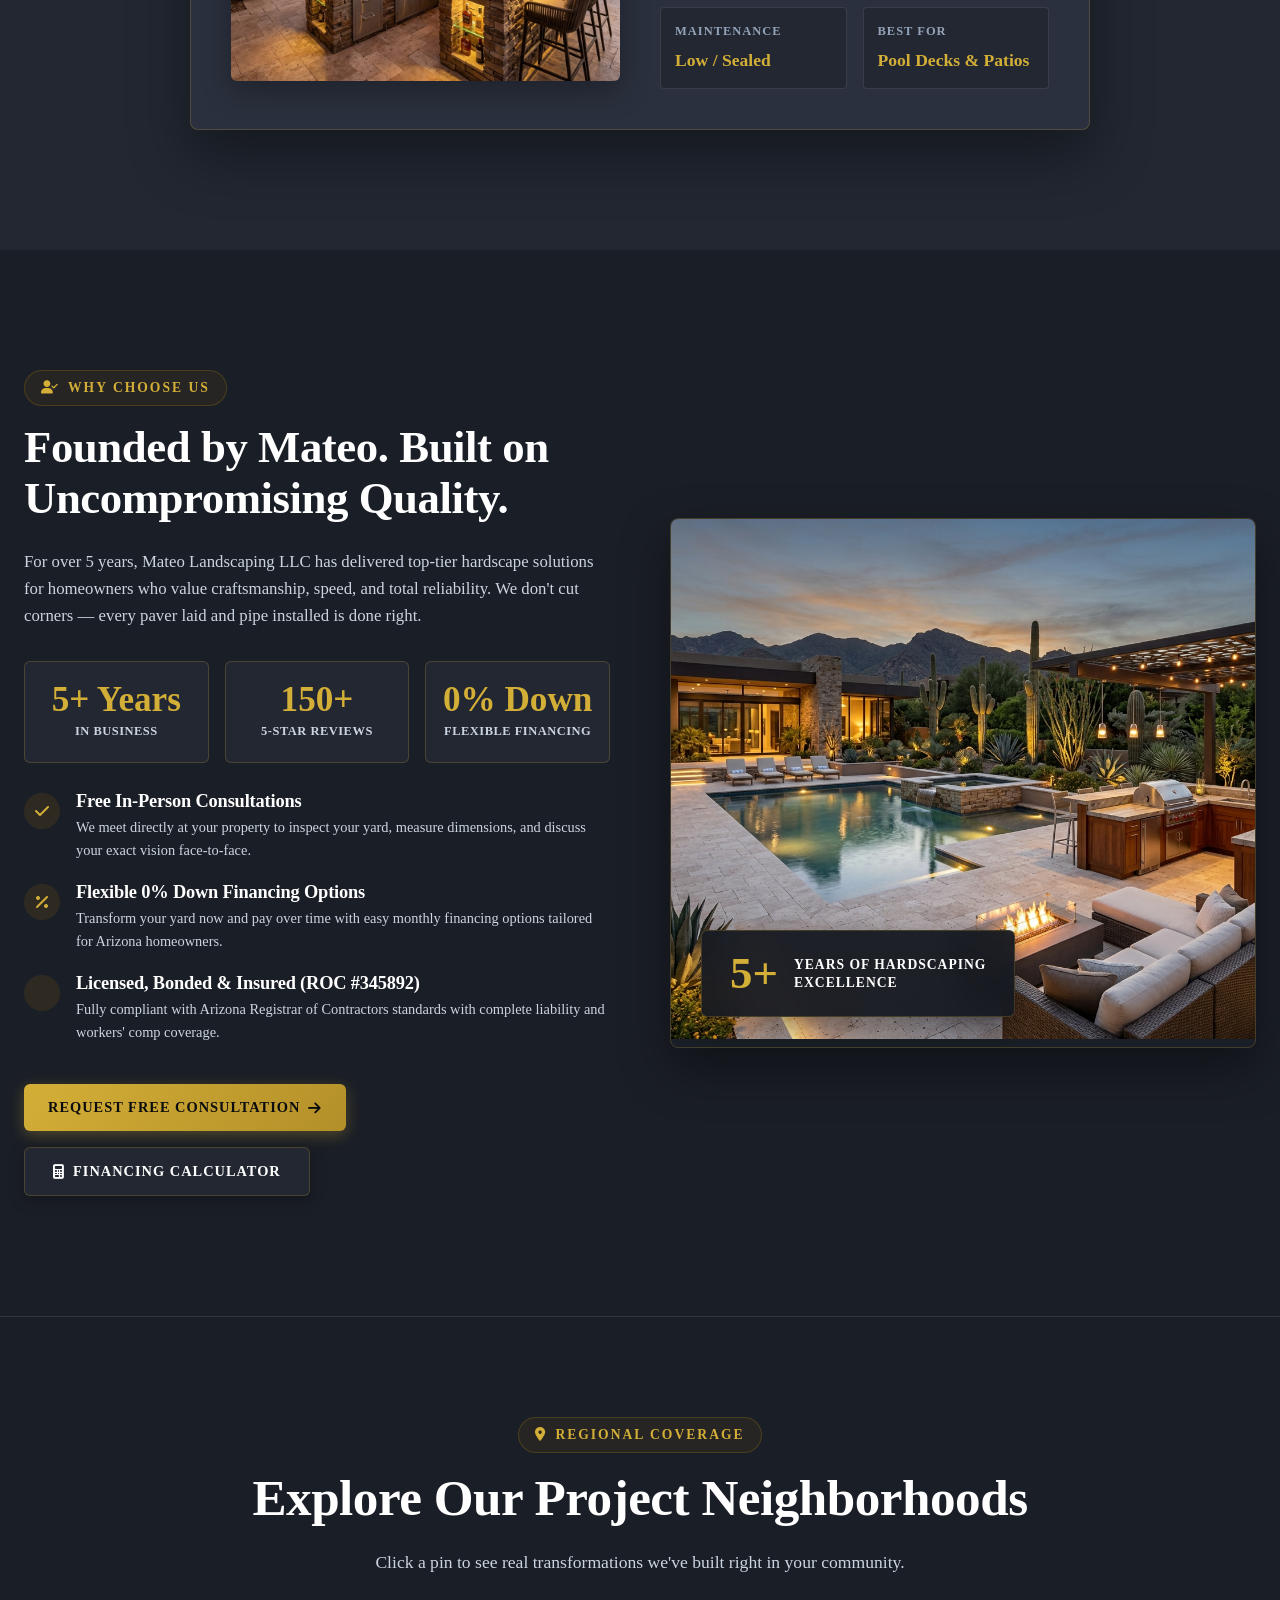
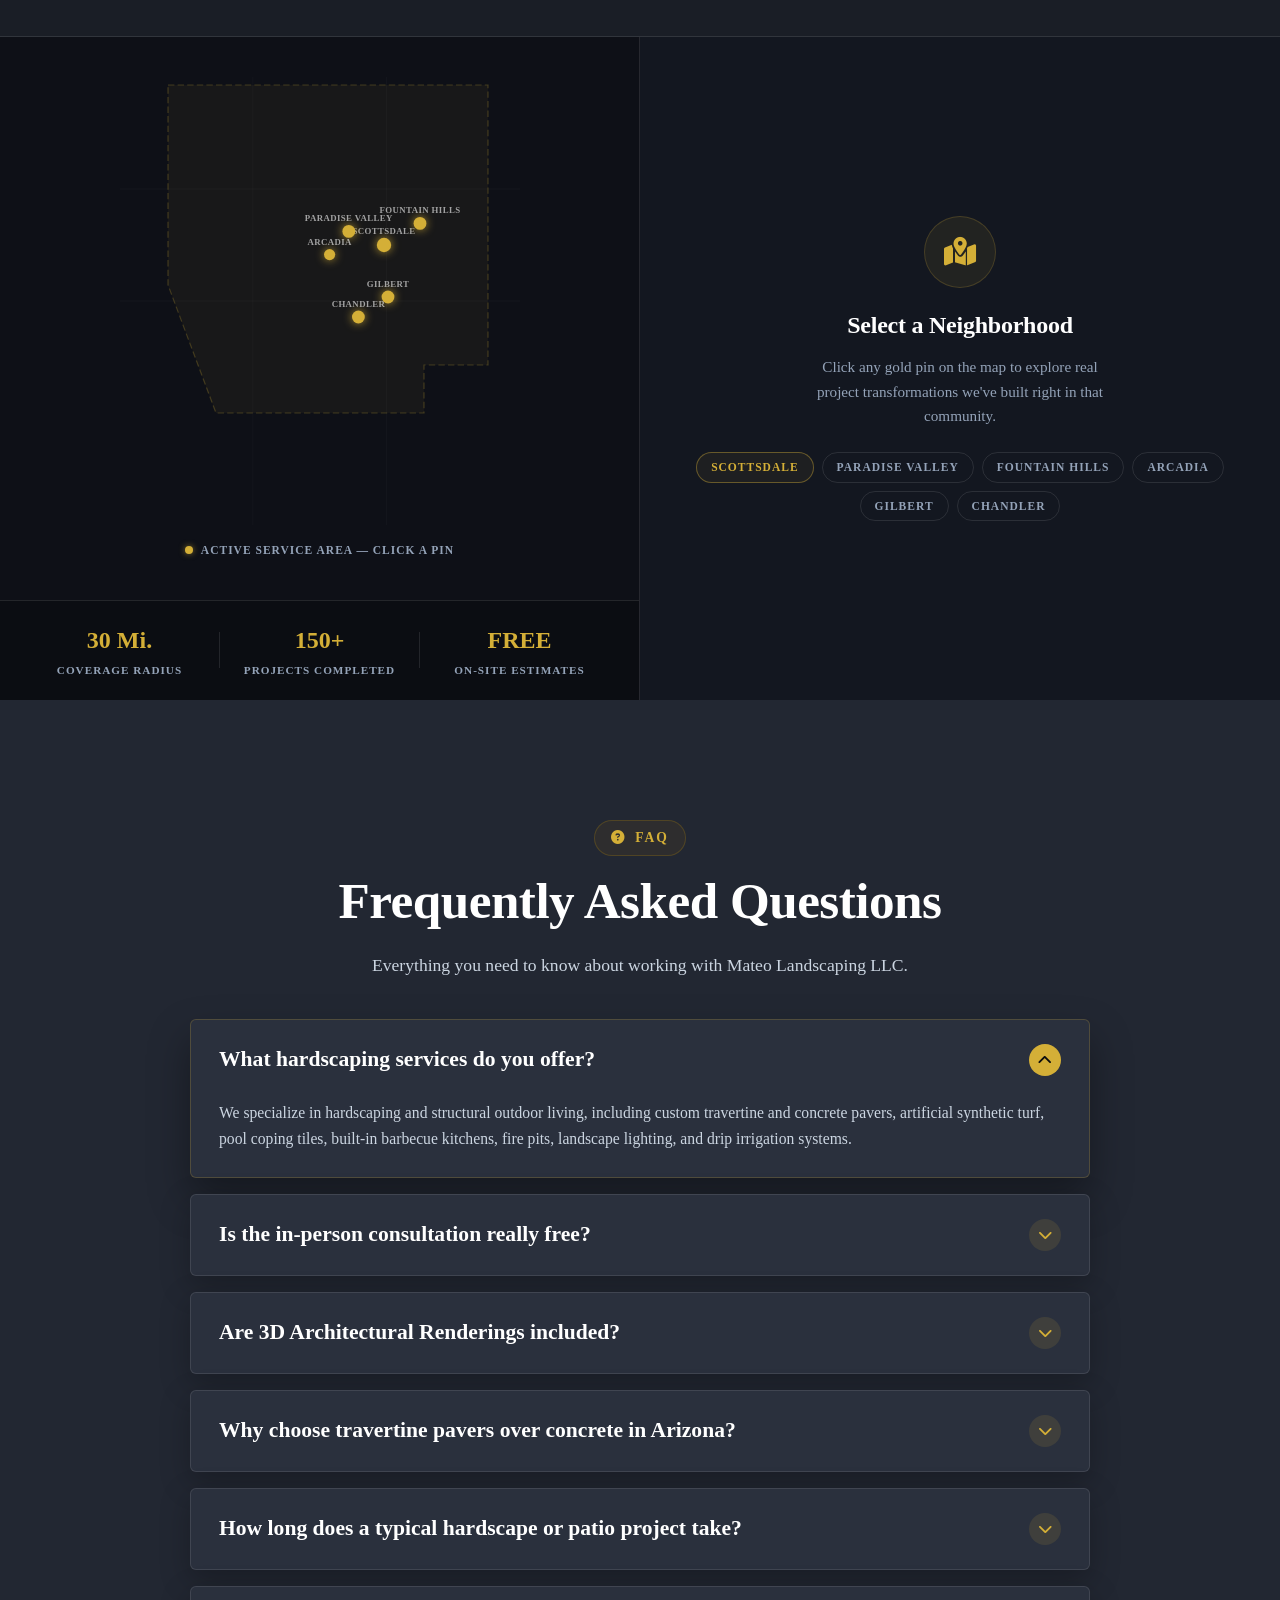
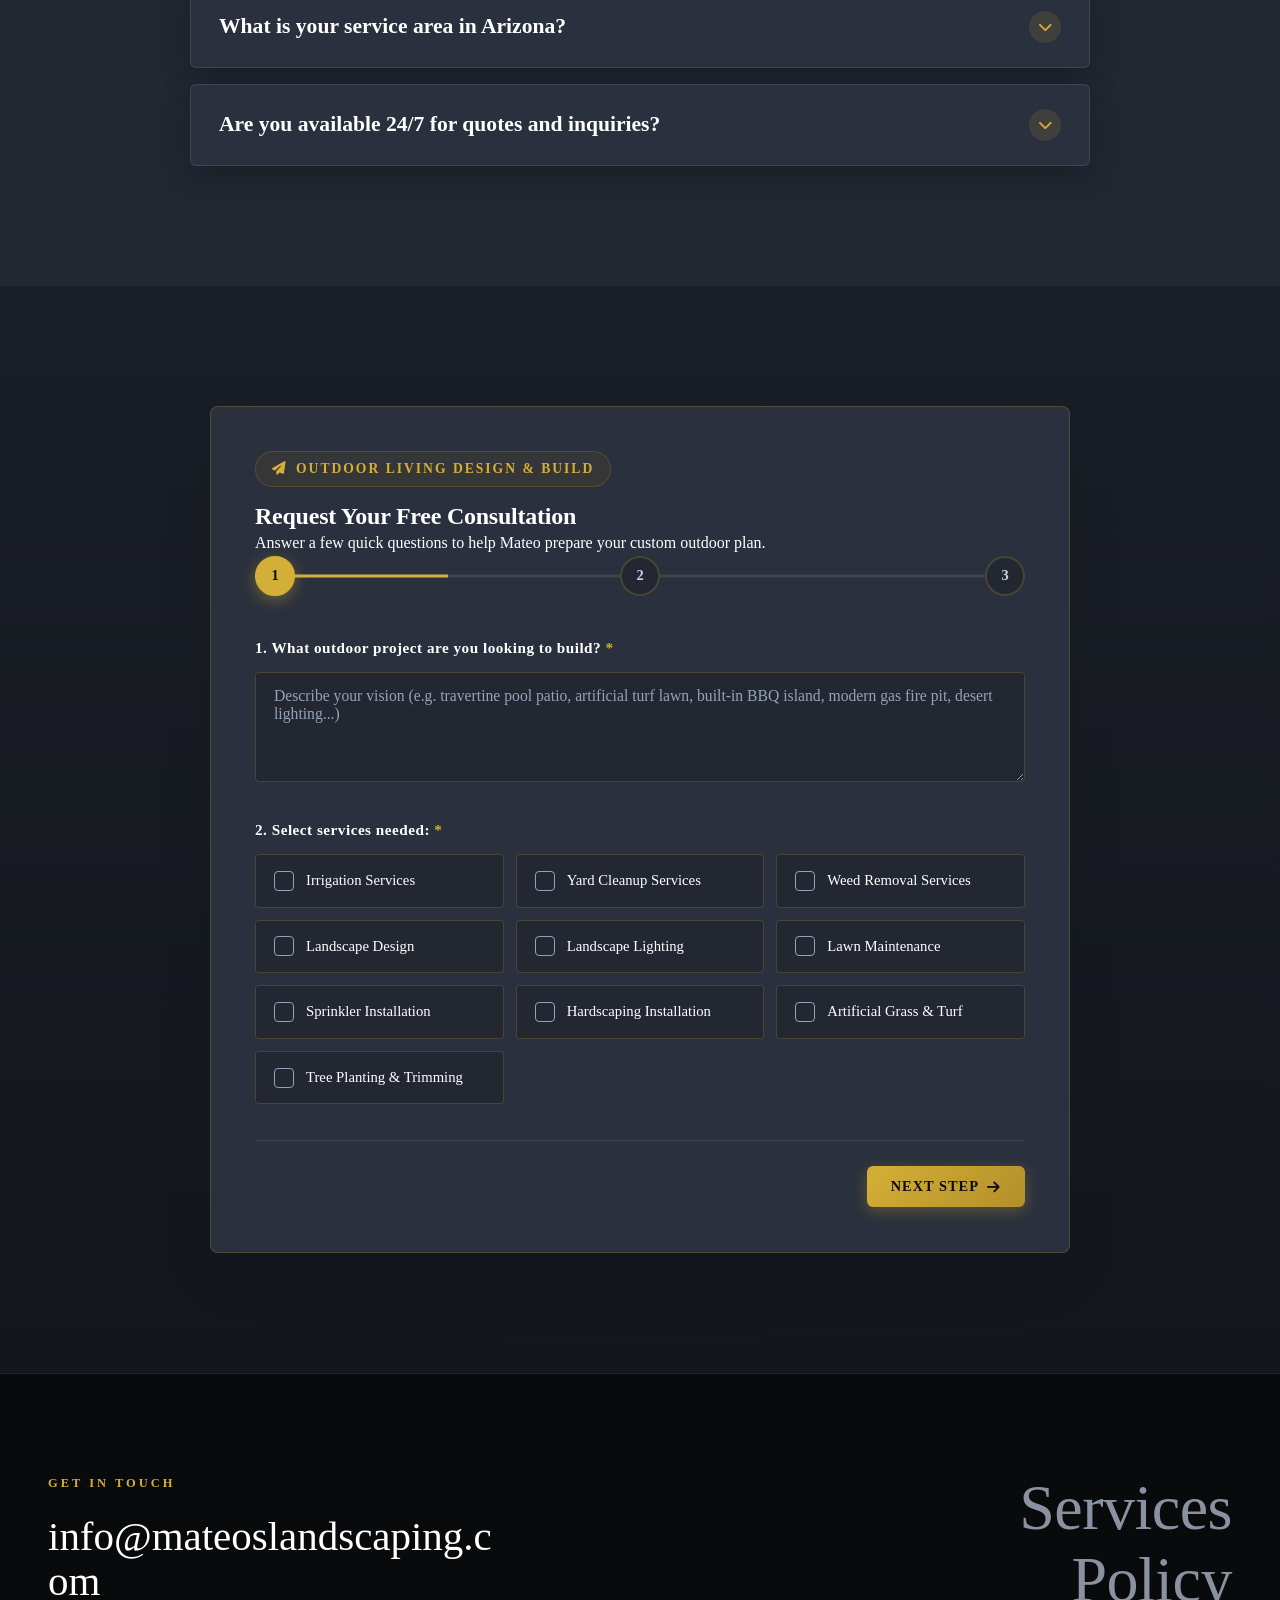
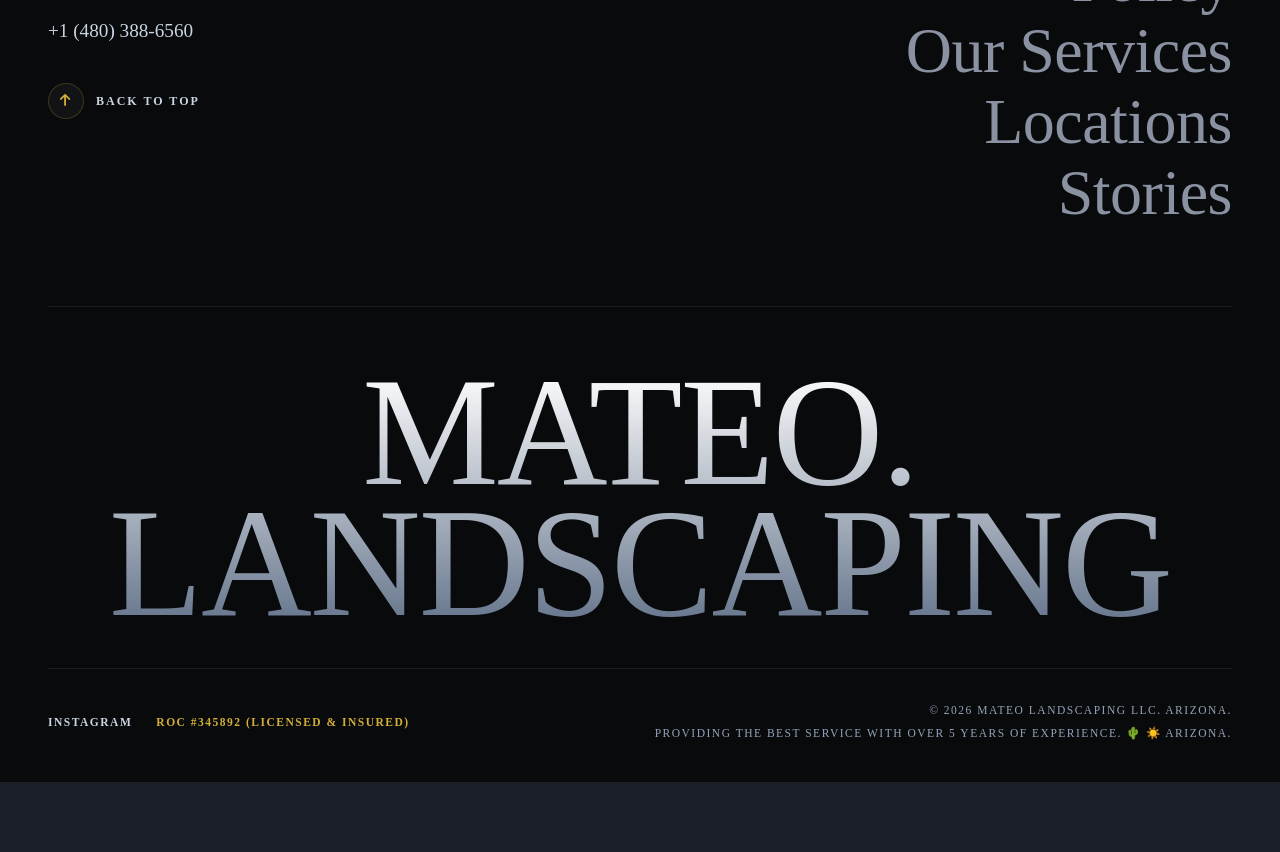
==== commit c22fb3ed: "section redesign" ====
--- a/index.html
+++ b/index.html
@@ -387,36 +387,61 @@
       <div style="text-align: center;">
         <span class="section-tag"><i class="fas fa-camera"></i> Featured Work</span>
         <h2 class="section-title">Our Recent Transformations</h2>
+        <p class="section-subtitle">Click any project to explore the full transformation — specs, materials, and more.</p>
       </div>
 
       <div class="gallery-grid">
-        <div class="gallery-card">
+        <div class="gallery-card" id="galleryCard1"
+          data-modal-title="Interlocking Pavers & Travertine Patio"
+          data-modal-location="Scottsdale Luxury Estate"
+          data-modal-timeline="6 Days"
+          data-modal-materials="Ivory Travertine, Interlocking Concrete Pavers"
+          data-modal-sqft="2,400 sq ft"
+          data-modal-tags="Pavers,Travertine,Patio Design,Driveway"
+          data-modal-desc="Custom herringbone paver driveway and travertine pool patio engineered to stay barefoot-comfortable under Arizona's 115°F summer heat. Precision cut coping borders and desert-native accent plants complete the resort aesthetic."
+          data-modal-images="images/pavers-project.jpg">
           <img src="images/pavers-project.jpg" alt="Pavers & Travertine Driveway Project">
           <div class="gallery-overlay">
             <span class="gallery-category">Scottsdale Luxury Estate</span>
             <h3 class="gallery-title">Interlocking Pavers & Travertine Patio</h3>
-            <p class="gallery-desc">Custom herringbone paver driveway and patio engineered for 115°F Arizona summer
-              heat.</p>
-          </div>
-        </div>
-
-        <div class="gallery-card">
+            <p class="gallery-desc">Custom herringbone paver driveway and patio engineered for 115°F Arizona summer heat.</p>
+            <div class="gallery-view-btn"><i class="fas fa-expand"></i> View Full Project</div>
+          </div>
+        </div>
+
+        <div class="gallery-card" id="galleryCard2"
+          data-modal-title="Synthetic Turf & Backyard Putting Green"
+          data-modal-location="Paradise Valley Residence"
+          data-modal-timeline="4 Days"
+          data-modal-materials="80oz Heat-Shield Synthetic Turf, Cool Infill, Travertine Borders"
+          data-modal-sqft="1,800 sq ft"
+          data-modal-tags="Synthetic Turf,Putting Green,Backyard,Artificial Grass"
+          data-modal-desc="Ultra-realistic heat-shield synthetic turf that stays pet and child safe even at peak summer temperatures. Precision-cut travertine borders frame the turf area with a clean, resort-quality finish and custom putting green section."
+          data-modal-images="images/turf-project.jpg">
           <img src="images/turf-project.jpg" alt="Artificial Turf Lawn Project">
           <div class="gallery-overlay">
             <span class="gallery-category">Paradise Valley Residence</span>
             <h3 class="gallery-title">Synthetic Turf & Backyard Putting Green</h3>
-            <p class="gallery-desc">Ultra-realistic heat-shield synthetic turf paired with precision travertine borders.
-            </p>
-          </div>
-        </div>
-
-        <div class="gallery-card">
+            <p class="gallery-desc">Ultra-realistic heat-shield synthetic turf paired with precision travertine borders.</p>
+            <div class="gallery-view-btn"><i class="fas fa-expand"></i> View Full Project</div>
+          </div>
+        </div>
+
+        <div class="gallery-card" id="galleryCard3"
+          data-modal-title="Stacked Stone BBQ Island & Pergola"
+          data-modal-location="Chandler Outdoor Oasis"
+          data-modal-timeline="8 Days"
+          data-modal-materials="Stacked Natural Stone, Stainless Steel Grill, Cedar Pergola"
+          data-modal-sqft="3,200 sq ft"
+          data-modal-tags="BBQ Island,Outdoor Kitchen,Pergola,Entertainment"
+          data-modal-desc="Built-in stainless steel grill station, granite bar seating, and a handcrafted cedar shade pergola overlooking a fully landscaped desert backyard. Designed for Arizona's year-round outdoor entertaining lifestyle."
+          data-modal-images="images/bbq-kitchen-project.jpg">
           <img src="images/bbq-kitchen-project.jpg" alt="Barbecue & Outdoor Kitchen Project">
           <div class="gallery-overlay">
             <span class="gallery-category">Chandler Outdoor Oasis</span>
             <h3 class="gallery-title">Stacked Stone BBQ Island & Pergola</h3>
-            <p class="gallery-desc">Built-in stainless steel grill, bar seating, and outdoor dining pergola at sunset.
-            </p>
+            <p class="gallery-desc">Built-in stainless steel grill, bar seating, and outdoor dining pergola at sunset.</p>
+            <div class="gallery-view-btn"><i class="fas fa-expand"></i> View Full Project</div>
           </div>
         </div>
       </div>
@@ -553,67 +578,224 @@
   </section>
 
   <!-- SERVICE AREA MAP SECTION - FULL VIEWPORT WIDTH -->
-  <section id="service-area" class="map-section">
+  <!-- INTERACTIVE ARIZONA NEIGHBORHOOD EXPLORER MAP -->
+  <section id="service-area" class="neighborhood-map-section">
     <div class="container">
-      <div style="text-align: center;">
+      <div class="nbhd-header">
         <span class="section-tag"><i class="fas fa-location-dot"></i> Regional Coverage</span>
-        <h2 class="section-title">Serving Arizona's Premier Communities</h2>
-        <p class="section-subtitle">We provide full hardscaping & outdoor living services within a 30-mile radius across
-          Arizona.</p>
-      </div>
-    </div>
-
-    <!-- Full-Width Edge-to-Edge Map Frame -->
-    <div class="map-fullwidth-box">
-      <!-- Top Blend Vignette -->
-      <div class="map-top-fade"></div>
-
-      <iframe
-        src="https://www.google.com/maps/embed?pb=!1m18!1m12!1m3!1d212879.378772397!2d-111.96879854483756!3d33.56839352228733!2m3!1f0!2f0!3f0!3m2!1i1024!2i768!4f13.1!3m3!1m2!1s0x872b08d9a7772c97%3A0x26d2e412188fe618!2sScottsdale%2C%20AZ!5e0!3m2!1sen!2sus!4v1700000000000!5m2!1sen!2sus"
-        allowfullscreen="" loading="lazy" referrerpolicy="no-referrer-when-downgrade"
-        title="Mateo Landscaping Arizona Service Area Map">
-      </iframe>
-
-      <!-- Deep Bottom Fade Gradient -->
-      <div class="map-bottom-fade"></div>
-
-      <!-- Luxury Floating Center Card -->
-      <div class="map-floating-hero">
-        <div class="radar-ping-box">
-          <div class="radar-ring"></div>
-          <i class="fas fa-compass-drafting"></i>
-        </div>
-        <h3>30-Mile Service Radius</h3>
-        <p class="map-hero-sub">Exclusively serving high-end residential homeowners across Arizona's most coveted
-          communities with rapid on-site consultations and master hardscaping execution.</p>
-
-        <div class="city-pills">
-          <a href="scottsdale.html" class="city-pill"><i class="fas fa-location-dot"></i> Scottsdale</a>
-          <a href="paradise-valley.html" class="city-pill"><i class="fas fa-location-dot"></i> Paradise Valley</a>
-          <a href="gilbert.html" class="city-pill"><i class="fas fa-location-dot"></i> Gilbert</a>
-          <a href="chandler.html" class="city-pill"><i class="fas fa-location-dot"></i> Chandler</a>
-          <a href="scottsdale.html" class="city-pill"><i class="fas fa-location-dot"></i> Fountain Hills</a>
-          <a href="scottsdale.html" class="city-pill"><i class="fas fa-location-dot"></i> Arcadia</a>
-          <a href="chandler.html" class="city-pill"><i class="fas fa-location-dot"></i> Mesa</a>
-        </div>
-
-        <div class="map-stats-bar">
-          <div class="map-stat-item">
-            <span class="map-stat-val">30 Mi.</span>
-            <span class="map-stat-lbl">Coverage Radius</span>
-          </div>
-          <div class="map-stat-item">
-            <span class="map-stat-val">24 / 7</span>
-            <span class="map-stat-lbl">Rapid Response</span>
-          </div>
-          <div class="map-stat-item">
-            <span class="map-stat-val">FREE</span>
-            <span class="map-stat-lbl">On-Site Estimates</span>
+        <h2 class="section-title">Explore Our Project Neighborhoods</h2>
+        <p class="section-subtitle">Click a pin to see real transformations we've built right in your community.</p>
+      </div>
+    </div>
+
+    <div class="nbhd-map-wrapper">
+      <!-- LEFT: SVG Arizona Map -->
+      <div class="nbhd-svg-panel">
+        <div class="nbhd-svg-container">
+          <!-- Arizona state SVG silhouette -->
+          <svg id="azMapSvg" viewBox="0 0 500 560" xmlns="http://www.w3.org/2000/svg" class="az-svg">
+            <!-- Arizona state outline path -->
+            <path class="az-state-fill" d="M 60,10 L 460,10 L 460,360 L 380,360 L 380,420 L 120,420 L 60,260 Z"/>
+            <path class="az-state-outline" d="M 60,10 L 460,10 L 460,360 L 380,360 L 380,420 L 120,420 L 60,260 Z"/>
+
+            <!-- Grid lines decorative -->
+            <line x1="0" y1="140" x2="500" y2="140" class="az-grid-line"/>
+            <line x1="0" y1="280" x2="500" y2="280" class="az-grid-line"/>
+            <line x1="166" y1="0" x2="166" y2="560" class="az-grid-line"/>
+            <line x1="333" y1="0" x2="333" y2="560" class="az-grid-line"/>
+
+            <!-- Scottsdale pin — East of Phoenix -->
+            <g class="az-map-pin" data-city="scottsdale" tabindex="0" role="button" aria-label="Scottsdale projects">
+              <circle class="pin-pulse-ring pin-pulse-1" cx="330" cy="210" r="22"/>
+              <circle class="pin-pulse-ring pin-pulse-2" cx="330" cy="210" r="16"/>
+              <circle class="pin-dot" cx="330" cy="210" r="9"/>
+              <text class="pin-label" x="330" y="196">Scottsdale</text>
+            </g>
+
+            <!-- Paradise Valley pin — Northwest of Scottsdale -->
+            <g class="az-map-pin" data-city="paradise-valley" tabindex="0" role="button" aria-label="Paradise Valley projects">
+              <circle class="pin-pulse-ring pin-pulse-1" cx="286" cy="193" r="20"/>
+              <circle class="pin-pulse-ring pin-pulse-2" cx="286" cy="193" r="14"/>
+              <circle class="pin-dot" cx="286" cy="193" r="8"/>
+              <text class="pin-label" x="286" y="180">Paradise Valley</text>
+            </g>
+
+            <!-- Fountain Hills pin — East side -->
+            <g class="az-map-pin" data-city="fountain-hills" tabindex="0" role="button" aria-label="Fountain Hills projects">
+              <circle class="pin-pulse-ring pin-pulse-1" cx="375" cy="183" r="20"/>
+              <circle class="pin-pulse-ring pin-pulse-2" cx="375" cy="183" r="14"/>
+              <circle class="pin-dot" cx="375" cy="183" r="8"/>
+              <text class="pin-label" x="375" y="170">Fountain Hills</text>
+            </g>
+
+            <!-- Arcadia pin — Central-east Phoenix -->
+            <g class="az-map-pin" data-city="arcadia" tabindex="0" role="button" aria-label="Arcadia projects">
+              <circle class="pin-pulse-ring pin-pulse-1" cx="262" cy="222" r="18"/>
+              <circle class="pin-pulse-ring pin-pulse-2" cx="262" cy="222" r="13"/>
+              <circle class="pin-dot" cx="262" cy="222" r="7"/>
+              <text class="pin-label" x="262" y="210">Arcadia</text>
+            </g>
+
+            <!-- Gilbert pin — Southeast -->
+            <g class="az-map-pin" data-city="gilbert" tabindex="0" role="button" aria-label="Gilbert projects">
+              <circle class="pin-pulse-ring pin-pulse-1" cx="335" cy="275" r="20"/>
+              <circle class="pin-pulse-ring pin-pulse-2" cx="335" cy="275" r="14"/>
+              <circle class="pin-dot" cx="335" cy="275" r="8"/>
+              <text class="pin-label" x="335" y="263">Gilbert</text>
+            </g>
+
+            <!-- Chandler pin — South of Gilbert -->
+            <g class="az-map-pin" data-city="chandler" tabindex="0" role="button" aria-label="Chandler projects">
+              <circle class="pin-pulse-ring pin-pulse-1" cx="298" cy="300" r="20"/>
+              <circle class="pin-pulse-ring pin-pulse-2" cx="298" cy="300" r="14"/>
+              <circle class="pin-dot" cx="298" cy="300" r="8"/>
+              <text class="pin-label" x="298" y="288">Chandler</text>
+            </g>
+          </svg>
+
+          <!-- Legend -->
+          <div class="az-map-legend">
+            <span class="legend-dot"></span>
+            <span>Active Service Area — Click a pin</span>
+          </div>
+        </div>
+
+        <!-- Stats Bar -->
+        <div class="nbhd-stats-bar">
+          <div class="nbhd-stat">
+            <span class="nbhd-stat-val">30 Mi.</span>
+            <span class="nbhd-stat-lbl">Coverage Radius</span>
+          </div>
+          <div class="nbhd-stat-divider"></div>
+          <div class="nbhd-stat">
+            <span class="nbhd-stat-val">150+</span>
+            <span class="nbhd-stat-lbl">Projects Completed</span>
+          </div>
+          <div class="nbhd-stat-divider"></div>
+          <div class="nbhd-stat">
+            <span class="nbhd-stat-val">FREE</span>
+            <span class="nbhd-stat-lbl">On-Site Estimates</span>
+          </div>
+        </div>
+      </div>
+
+      <!-- RIGHT: Neighborhood Project Showcase Panel -->
+      <div class="nbhd-panel" id="nbhdPanel">
+        <!-- Default state -->
+        <div class="nbhd-panel-default" id="nbhdPanelDefault">
+          <div class="nbhd-default-icon">
+            <i class="fas fa-map-location-dot"></i>
+          </div>
+          <h3>Select a Neighborhood</h3>
+          <p>Click any gold pin on the map to explore real project transformations we've built right in that community.</p>
+          <div class="nbhd-default-cities">
+            <span class="nbhd-city-chip active-pin-chip">Scottsdale</span>
+            <span class="nbhd-city-chip">Paradise Valley</span>
+            <span class="nbhd-city-chip">Fountain Hills</span>
+            <span class="nbhd-city-chip">Arcadia</span>
+            <span class="nbhd-city-chip">Gilbert</span>
+            <span class="nbhd-city-chip">Chandler</span>
+          </div>
+        </div>
+
+        <!-- Active project card (hidden by default) -->
+        <div class="nbhd-panel-card" id="nbhdPanelCard" style="display:none;">
+          <div class="nbhd-card-image-wrap">
+            <img id="nbhdCardImage" src="" alt="Project showcase">
+            <div class="nbhd-card-image-overlay"></div>
+            <div class="nbhd-card-badge-row">
+              <span class="nbhd-location-badge"><i class="fas fa-location-dot"></i> <span id="nbhdCardCity"></span></span>
+              <span class="nbhd-projects-badge"><span id="nbhdCardProjects"></span> Projects</span>
+            </div>
+          </div>
+          <div class="nbhd-card-body">
+            <h3 id="nbhdCardTitle" class="nbhd-card-title"></h3>
+            <p id="nbhdCardDesc" class="nbhd-card-desc"></p>
+            <div class="nbhd-card-specs">
+              <div class="nbhd-spec-item">
+                <i class="fas fa-clock"></i>
+                <div>
+                  <span class="nbhd-spec-label">Avg. Timeline</span>
+                  <span class="nbhd-spec-val" id="nbhdCardTimeline"></span>
+                </div>
+              </div>
+              <div class="nbhd-spec-item">
+                <i class="fas fa-layer-group"></i>
+                <div>
+                  <span class="nbhd-spec-label">Top Material</span>
+                  <span class="nbhd-spec-val" id="nbhdCardMaterial"></span>
+                </div>
+              </div>
+            </div>
+            <a href="#lead-form" class="nbhd-card-cta" id="nbhdCardCta">
+              Get a Free Quote for <span id="nbhdCtaCity"></span> <i class="fas fa-arrow-right"></i>
+            </a>
           </div>
         </div>
       </div>
     </div>
   </section>
+
+  <!-- ================================================================
+       CINEMA-STYLE PROJECT MODAL
+       ================================================================ -->
+  <div class="project-modal-overlay" id="projectModalOverlay" role="dialog" aria-modal="true" aria-labelledby="modalProjectTitle" style="display:none;">
+    <div class="project-modal-drawer" id="projectModalDrawer">
+      <!-- Modal Header -->
+      <div class="modal-top-bar">
+        <div class="modal-top-bar-left">
+          <span class="modal-location-tag"><i class="fas fa-location-dot"></i> <span id="modalLocationLabel"></span></span>
+        </div>
+        <button class="modal-close-btn" id="modalCloseBtn" aria-label="Close project modal">
+          <i class="fas fa-xmark"></i>
+        </button>
+      </div>
+
+      <!-- Carousel -->
+      <div class="modal-carousel-area">
+        <div class="modal-carousel-track" id="modalCarouselTrack">
+          <!-- Images injected by JS -->
+        </div>
+        <!-- Arrows hidden but structure ready for multi-image future -->
+        <div class="modal-carousel-counter" id="modalCarouselCounter"></div>
+      </div>
+
+      <!-- Content Row -->
+      <div class="modal-content-row">
+        <!-- Left: Title & Description -->
+        <div class="modal-content-left">
+          <h2 class="modal-project-title" id="modalProjectTitle"></h2>
+          <p class="modal-project-desc" id="modalProjectDesc"></p>
+          <div class="modal-tags-row" id="modalTagsRow"></div>
+        </div>
+
+        <!-- Right: Specs + CTA -->
+        <div class="modal-content-right">
+          <div class="modal-specs-grid">
+            <div class="modal-spec-box">
+              <i class="fas fa-calendar-days"></i>
+              <span class="modal-spec-label">Timeline</span>
+              <span class="modal-spec-val" id="modalTimeline"></span>
+            </div>
+            <div class="modal-spec-box">
+              <i class="fas fa-ruler-combined"></i>
+              <span class="modal-spec-label">Project Size</span>
+              <span class="modal-spec-val" id="modalSqft"></span>
+            </div>
+            <div class="modal-spec-box modal-spec-wide">
+              <i class="fas fa-layer-group"></i>
+              <span class="modal-spec-label">Materials Used</span>
+              <span class="modal-spec-val" id="modalMaterials"></span>
+            </div>
+          </div>
+          <a href="#lead-form" class="modal-cta-btn" id="modalCtaBtn">
+            <span>Build Something Like This</span>
+            <i class="fas fa-arrow-right"></i>
+          </a>
+        </div>
+      </div>
+    </div>
+  </div>
 
   <!-- FAQ SECTION (SECOND LAST ABOVE FOOTER AS REQUESTED) -->
   <section id="faq" class="faq-section">
--- a/css/styles.css
+++ b/css/styles.css
@@ -128,7 +128,7 @@
 
 .text-gold {
   color: var(--gold-primary);
-  background: linear-gradient(135deg, #F3E5AB 0%, var(--gold-primary) 50%, var(--sand-tone) 100%);
+  background: linear-gradient(135deg, #F3E5AB 0%, var(--gold-primary) 100%);
   -webkit-background-clip: text;
   -webkit-text-fill-color: transparent;
 }
@@ -253,36 +253,42 @@
   align-items: center;
   gap: 12px;
   text-decoration: none;
-  flex-shrink: 0;
+  flex-shrink: 1;
+  min-width: 0;
 }
 
 .brand-logo img {
-  height: 48px;
+  height: 44px;
   width: auto;
   border-radius: 6px;
   box-shadow: 0 2px 8px rgba(0, 0, 0, 0.1);
+  flex-shrink: 0;
 }
 
 .brand-text {
   display: flex;
   flex-direction: column;
+  min-width: 0;
 }
 
 .brand-name {
   font-family: var(--font-heading);
-  font-size: 1.4rem;
+  font-size: clamp(0.95rem, 3.8vw, 1.35rem);
   font-weight: 700;
   color: #FFFFFF;
-  letter-spacing: 1px;
-  line-height: 1;
+  letter-spacing: 0.5px;
+  line-height: 1.1;
+  white-space: nowrap;
+  overflow: hidden;
+  text-overflow: ellipsis;
 }
 
 .brand-tagline {
   font-family: var(--font-accent);
-  font-size: 0.7rem;
+  font-size: 0.68rem;
   color: var(--gold-primary);
   text-transform: uppercase;
-  letter-spacing: 2px;
+  letter-spacing: 1.5px;
   font-weight: 600;
 }
 
@@ -382,11 +388,27 @@
 
 .mobile-toggle {
   display: none;
-  background: none;
-  border: none;
-  color: #FFFFFF;
-  font-size: 1.5rem;
+  background: rgba(212, 175, 55, 0.1);
+  border: 1px solid rgba(212, 175, 55, 0.3);
+  color: var(--gold-primary);
+  width: 42px;
+  height: 42px;
+  border-radius: 8px;
+  font-size: 1.2rem;
   cursor: pointer;
+  flex-shrink: 0;
+  margin-left: 12px;
+  align-items: center;
+  justify-content: center;
+  transition: all 0.3s cubic-bezier(0.16, 1, 0.3, 1);
+  z-index: 1001;
+}
+
+.mobile-toggle:hover,
+.mobile-toggle.active {
+  background: var(--gold-primary);
+  color: #0A0C0E;
+  box-shadow: 0 0 15px rgba(212, 175, 55, 0.4);
 }
 
 /* Hero Section */
@@ -403,9 +425,9 @@
   position: absolute;
   inset: 0;
   background: linear-gradient(180deg,
-      rgba(10, 12, 14, 0.78) 0%,
-      rgba(10, 12, 14, 0.88) 65%,
-      var(--bg-dark) 100%);
+      rgba(10, 12, 14, 0.45) 0%,
+      rgba(10, 12, 14, 0.25) 50%,
+      rgba(10, 12, 14, 0.82) 100%);
 }
 
 .hero-content {
@@ -418,15 +440,17 @@
   display: inline-flex;
   align-items: center;
   gap: 8px;
-  background: rgba(23, 26, 33, 0.9);
-  border: 1px solid var(--border-color);
+  background: rgba(15, 18, 24, 0.85);
+  backdrop-filter: blur(8px);
+  -webkit-backdrop-filter: blur(8px);
+  border: 1px solid rgba(212, 175, 55, 0.4);
   padding: 8px 18px;
   border-radius: 6px;
   font-size: 0.85rem;
   font-weight: 600;
   color: var(--gold-light);
   margin-bottom: 24px;
-  box-shadow: 0 4px 12px rgba(0, 0, 0, 0.3);
+  box-shadow: 0 4px 15px rgba(0, 0, 0, 0.4);
 }
 
 .hero-badge i {
@@ -443,9 +467,11 @@
 
 .hero p.hero-desc {
   font-size: clamp(1.1rem, 2vw, 1.3rem);
-  color: var(--text-muted);
+  color: #F1F5F9;
   margin-bottom: 40px;
   max-width: 720px;
+  line-height: 1.6;
+  text-shadow: 0 2px 15px rgba(0, 0, 0, 0.95);
   font-weight: 400;
 }
 
@@ -553,7 +579,7 @@
 .services-intro-text {
   font-family: var(--font-body);
   font-size: 1.15rem;
-  color: var(--text-muted);
+  color: #E2E8F0;
   line-height: 1.7;
   margin-top: 16px;
 }
@@ -562,51 +588,59 @@
   display: flex;
   justify-content: center;
   align-items: center;
-  gap: 12px;
+  gap: 14px;
   flex-wrap: wrap;
   margin-bottom: 48px;
 }
 
 .filter-btn {
-  background: #1D212A;
-  border: 1px solid rgba(255, 255, 255, 0.1);
-  color: var(--text-muted);
-  padding: 12px 24px;
+  background: #222733;
+  border: 1px solid rgba(212, 175, 55, 0.4);
+  color: #FFFFFF;
+  padding: 13px 26px;
   border-radius: 50px;
   font-family: var(--font-accent);
-  font-size: 0.85rem;
-  font-weight: 600;
+  font-size: 0.88rem;
+  font-weight: 700;
   letter-spacing: 1px;
   text-transform: uppercase;
   cursor: pointer;
   transition: all 0.3s cubic-bezier(0.16, 1, 0.3, 1);
   display: inline-flex;
   align-items: center;
-  gap: 8px;
+  gap: 10px;
+  box-shadow: 0 4px 15px rgba(0, 0, 0, 0.35);
 }
 
 .filter-btn i {
   color: var(--gold-primary);
-  font-size: 0.9rem;
+  font-size: 0.95rem;
+  transition: transform 0.3s ease, color 0.3s ease;
 }
 
 .filter-btn:hover {
-  background: #252B37;
-  border-color: rgba(212, 175, 55, 0.4);
+  background: rgba(212, 175, 55, 0.2);
+  border-color: var(--gold-primary);
   color: #FFFFFF;
+  transform: translateY(-3px);
+  box-shadow: 0 8px 25px rgba(212, 175, 55, 0.25);
+}
+
+.filter-btn:hover i {
+  transform: scale(1.15);
+}
+
+.filter-btn.active {
+  background: linear-gradient(135deg, #FFD700 0%, #D4AF37 50%, #B8860B 100%);
+  color: #050608;
+  border-color: #FFE680;
+  box-shadow: 0 8px 30px rgba(212, 175, 55, 0.5), 0 0 15px rgba(255, 215, 0, 0.4);
+  font-weight: 800;
   transform: translateY(-2px);
 }
 
-.filter-btn.active {
-  background: linear-gradient(135deg, var(--gold-primary) 0%, var(--gold-dark) 100%);
-  color: #0D0F12;
-  border-color: var(--gold-primary);
-  box-shadow: 0 6px 20px rgba(212, 175, 55, 0.3);
-  font-weight: 700;
-}
-
 .filter-btn.active i {
-  color: #0D0F12;
+  color: #050608;
 }
 
 .services-catalog-grid {
@@ -1115,6 +1149,7 @@
   transform-style: preserve-3d;
   transition: transform 0.2s ease-out, box-shadow 0.3s ease;
   will-change: transform;
+  cursor: pointer;
 }
 
 .gallery-card img {
@@ -1159,6 +1194,32 @@
   font-size: 0.85rem;
   color: #E2E8F0;
   opacity: 0.9;
+  margin-bottom: 14px;
+}
+
+.gallery-view-btn {
+  display: inline-flex;
+  align-items: center;
+  gap: 7px;
+  font-family: var(--font-accent);
+  font-size: 0.78rem;
+  font-weight: 700;
+  letter-spacing: 1.5px;
+  text-transform: uppercase;
+  color: var(--gold-primary);
+  background: rgba(212, 175, 55, 0.12);
+  border: 1px solid rgba(212, 175, 55, 0.35);
+  padding: 7px 14px;
+  border-radius: 6px;
+  opacity: 0;
+  transform: translateY(8px);
+  transition: all 0.3s cubic-bezier(0.16, 1, 0.3, 1);
+  width: fit-content;
+}
+
+.gallery-card:hover .gallery-view-btn {
+  opacity: 1;
+  transform: translateY(0);
 }
 
 .gallery-card:hover {
@@ -1167,6 +1228,730 @@
 
 .gallery-card:hover img {
   transform: scale(1.08);
+}
+
+/* ===================================================================
+   INTERACTIVE ARIZONA NEIGHBORHOOD MAP SECTION
+   =================================================================== */
+.neighborhood-map-section {
+  padding: 100px 0 0 0;
+  background: var(--bg-dark);
+  position: relative;
+  overflow: hidden;
+  border-top: 1px solid var(--border-subtle);
+}
+
+.nbhd-header {
+  text-align: center;
+  margin-bottom: 60px;
+}
+
+.nbhd-map-wrapper {
+  display: grid;
+  grid-template-columns: 1fr 1fr;
+  gap: 0;
+  min-height: 580px;
+  border-top: 1px solid var(--border-subtle);
+}
+
+/* LEFT SVG Panel */
+.nbhd-svg-panel {
+  background: #0E1017;
+  display: flex;
+  flex-direction: column;
+  border-right: 1px solid var(--border-subtle);
+}
+
+.nbhd-svg-container {
+  flex: 1;
+  display: flex;
+  flex-direction: column;
+  align-items: center;
+  justify-content: center;
+  padding: 40px;
+  position: relative;
+}
+
+.az-svg {
+  width: 100%;
+  max-width: 400px;
+  height: auto;
+  overflow: visible;
+}
+
+/* Arizona state shape */
+.az-state-fill {
+  fill: rgba(212, 175, 55, 0.05);
+  stroke: none;
+}
+
+.az-state-outline {
+  fill: none;
+  stroke: rgba(212, 175, 55, 0.25);
+  stroke-width: 1.5;
+  stroke-dasharray: 8 4;
+}
+
+.az-grid-line {
+  stroke: rgba(255, 255, 255, 0.04);
+  stroke-width: 1;
+}
+
+/* Map Pins */
+.az-map-pin {
+  cursor: pointer;
+  outline: none;
+}
+
+.pin-pulse-ring {
+  fill: none;
+  stroke: var(--gold-primary);
+  stroke-width: 1.2;
+  opacity: 0;
+  animation: pinPulseRing 2.8s ease-out infinite;
+}
+
+.pin-pulse-1 {
+  animation-delay: 0s;
+}
+
+.pin-pulse-2 {
+  animation-delay: 0.7s;
+}
+
+@keyframes pinPulseRing {
+  0% { opacity: 0.6; r: 5; }
+  100% { opacity: 0; r: 28; }
+}
+
+.pin-dot {
+  fill: var(--gold-primary);
+  filter: drop-shadow(0 0 6px rgba(212, 175, 55, 0.8));
+  transition: r 0.25s ease, fill 0.25s ease;
+}
+
+.az-map-pin:hover .pin-dot,
+.az-map-pin.active .pin-dot {
+  fill: #FFFFFF;
+  r: 12;
+  filter: drop-shadow(0 0 10px rgba(255, 255, 255, 0.9));
+}
+
+.pin-label {
+  font-family: var(--font-accent);
+  font-size: 11px;
+  font-weight: 700;
+  fill: rgba(255, 255, 255, 0.6);
+  text-anchor: middle;
+  text-transform: uppercase;
+  letter-spacing: 0.5px;
+  pointer-events: none;
+  transition: fill 0.25s ease;
+}
+
+.az-map-pin:hover .pin-label,
+.az-map-pin.active .pin-label {
+  fill: #FFFFFF;
+}
+
+.az-map-legend {
+  display: flex;
+  align-items: center;
+  gap: 8px;
+  font-family: var(--font-accent);
+  font-size: 0.72rem;
+  font-weight: 600;
+  color: var(--text-dim);
+  text-transform: uppercase;
+  letter-spacing: 1px;
+  margin-top: 16px;
+}
+
+.legend-dot {
+  width: 8px;
+  height: 8px;
+  border-radius: 50%;
+  background: var(--gold-primary);
+  box-shadow: 0 0 6px rgba(212, 175, 55, 0.6);
+  animation: legendPulse 2s ease-in-out infinite;
+}
+
+@keyframes legendPulse {
+  0%, 100% { box-shadow: 0 0 6px rgba(212, 175, 55, 0.6); }
+  50% { box-shadow: 0 0 14px rgba(212, 175, 55, 1); }
+}
+
+/* Stats bar below map */
+.nbhd-stats-bar {
+  display: flex;
+  align-items: center;
+  justify-content: center;
+  gap: 0;
+  padding: 20px 40px;
+  border-top: 1px solid var(--border-subtle);
+  background: rgba(0, 0, 0, 0.2);
+}
+
+.nbhd-stat {
+  display: flex;
+  flex-direction: column;
+  align-items: center;
+  gap: 3px;
+  flex: 1;
+}
+
+.nbhd-stat-val {
+  font-family: var(--font-heading);
+  font-size: 1.5rem;
+  font-weight: 700;
+  color: var(--gold-primary);
+}
+
+.nbhd-stat-lbl {
+  font-family: var(--font-accent);
+  font-size: 0.7rem;
+  font-weight: 600;
+  color: var(--text-dim);
+  text-transform: uppercase;
+  letter-spacing: 1px;
+}
+
+.nbhd-stat-divider {
+  width: 1px;
+  height: 36px;
+  background: var(--border-subtle);
+  margin: 0 20px;
+}
+
+/* RIGHT Showcase Panel */
+.nbhd-panel {
+  background: #131720;
+  display: flex;
+  align-items: center;
+  justify-content: center;
+  position: relative;
+  min-height: 500px;
+}
+
+/* Default empty panel state */
+.nbhd-panel-default {
+  text-align: center;
+  padding: 48px 40px;
+  display: flex;
+  flex-direction: column;
+  align-items: center;
+  gap: 16px;
+}
+
+.nbhd-default-icon {
+  width: 72px;
+  height: 72px;
+  border-radius: 50%;
+  background: rgba(212, 175, 55, 0.08);
+  border: 1px solid rgba(212, 175, 55, 0.2);
+  display: flex;
+  align-items: center;
+  justify-content: center;
+  font-size: 1.8rem;
+  color: var(--gold-primary);
+  margin-bottom: 8px;
+  animation: legendPulse 3s ease-in-out infinite;
+}
+
+.nbhd-panel-default h3 {
+  font-size: 1.5rem;
+  color: #FFFFFF;
+  font-family: var(--font-heading);
+  font-weight: 600;
+}
+
+.nbhd-panel-default p {
+  font-size: 0.95rem;
+  color: var(--text-dim);
+  max-width: 320px;
+  line-height: 1.6;
+}
+
+.nbhd-default-cities {
+  display: flex;
+  flex-wrap: wrap;
+  gap: 8px;
+  justify-content: center;
+  margin-top: 8px;
+}
+
+.nbhd-city-chip {
+  font-family: var(--font-accent);
+  font-size: 0.72rem;
+  font-weight: 700;
+  text-transform: uppercase;
+  letter-spacing: 1px;
+  padding: 5px 14px;
+  border-radius: 20px;
+  border: 1px solid rgba(255, 255, 255, 0.1);
+  color: var(--text-dim);
+  cursor: default;
+}
+
+.nbhd-city-chip.active-pin-chip {
+  border-color: rgba(212, 175, 55, 0.4);
+  color: var(--gold-primary);
+  background: rgba(212, 175, 55, 0.06);
+}
+
+/* Active project card state */
+.nbhd-panel-card {
+  width: 100%;
+  height: 100%;
+  display: flex;
+  flex-direction: column;
+  animation: panelSlideIn 0.45s cubic-bezier(0.16, 1, 0.3, 1) forwards;
+}
+
+@keyframes panelSlideIn {
+  from { opacity: 0; transform: translateX(24px); }
+  to { opacity: 1; transform: translateX(0); }
+}
+
+.nbhd-card-image-wrap {
+  position: relative;
+  height: 260px;
+  overflow: hidden;
+  flex-shrink: 0;
+}
+
+.nbhd-card-image-wrap img {
+  width: 100%;
+  height: 100%;
+  object-fit: cover;
+  transition: transform 0.6s ease;
+}
+
+.nbhd-panel-card:hover .nbhd-card-image-wrap img {
+  transform: scale(1.04);
+}
+
+.nbhd-card-image-overlay {
+  position: absolute;
+  inset: 0;
+  background: linear-gradient(180deg, rgba(0,0,0,0.15) 0%, rgba(10,12,14,0.6) 100%);
+}
+
+.nbhd-card-badge-row {
+  position: absolute;
+  bottom: 16px;
+  left: 20px;
+  right: 20px;
+  display: flex;
+  justify-content: space-between;
+  align-items: center;
+}
+
+.nbhd-location-badge {
+  display: inline-flex;
+  align-items: center;
+  gap: 6px;
+  font-family: var(--font-accent);
+  font-size: 0.75rem;
+  font-weight: 700;
+  text-transform: uppercase;
+  letter-spacing: 1px;
+  color: var(--gold-light);
+  background: rgba(10, 12, 14, 0.85);
+  backdrop-filter: blur(8px);
+  border: 1px solid rgba(212, 175, 55, 0.35);
+  padding: 5px 12px;
+  border-radius: 6px;
+}
+
+.nbhd-location-badge i { color: var(--gold-primary); }
+
+.nbhd-projects-badge {
+  font-family: var(--font-accent);
+  font-size: 0.72rem;
+  font-weight: 700;
+  color: #0A0C0E;
+  background: var(--gold-primary);
+  padding: 5px 12px;
+  border-radius: 6px;
+  text-transform: uppercase;
+  letter-spacing: 1px;
+}
+
+/* Card body */
+.nbhd-card-body {
+  flex: 1;
+  padding: 28px 32px;
+  display: flex;
+  flex-direction: column;
+  gap: 14px;
+  background: #131720;
+}
+
+.nbhd-card-title {
+  font-family: var(--font-heading);
+  font-size: 1.6rem;
+  font-weight: 600;
+  color: #FFFFFF;
+  line-height: 1.2;
+}
+
+.nbhd-card-desc {
+  font-size: 0.9rem;
+  color: var(--text-muted);
+  line-height: 1.6;
+}
+
+.nbhd-card-specs {
+  display: flex;
+  gap: 20px;
+  padding: 16px 0;
+  border-top: 1px solid var(--border-subtle);
+  border-bottom: 1px solid var(--border-subtle);
+}
+
+.nbhd-spec-item {
+  display: flex;
+  align-items: center;
+  gap: 10px;
+}
+
+.nbhd-spec-item i {
+  color: var(--gold-primary);
+  font-size: 1rem;
+}
+
+.nbhd-spec-label {
+  display: block;
+  font-family: var(--font-accent);
+  font-size: 0.68rem;
+  font-weight: 700;
+  text-transform: uppercase;
+  letter-spacing: 1px;
+  color: var(--text-dim);
+}
+
+.nbhd-spec-val {
+  display: block;
+  font-family: var(--font-heading);
+  font-size: 1rem;
+  font-weight: 600;
+  color: #FFFFFF;
+}
+
+.nbhd-card-cta {
+  display: inline-flex;
+  align-items: center;
+  gap: 8px;
+  font-family: var(--font-accent);
+  font-size: 0.82rem;
+  font-weight: 700;
+  text-transform: uppercase;
+  letter-spacing: 1.5px;
+  color: #0A0C0E;
+  background: linear-gradient(135deg, #FFD700 0%, #D4AF37 100%);
+  padding: 13px 22px;
+  border-radius: 8px;
+  text-decoration: none;
+  width: fit-content;
+  transition: all 0.3s cubic-bezier(0.16, 1, 0.3, 1);
+  box-shadow: 0 4px 15px rgba(212, 175, 55, 0.3);
+  margin-top: auto;
+}
+
+.nbhd-card-cta:hover {
+  transform: translateY(-2px);
+  box-shadow: 0 8px 25px rgba(212, 175, 55, 0.45);
+}
+
+@media (max-width: 900px) {
+  .nbhd-map-wrapper {
+    grid-template-columns: 1fr;
+    min-height: auto;
+  }
+  .nbhd-svg-panel {
+    border-right: none;
+    border-bottom: 1px solid var(--border-subtle);
+  }
+  .nbhd-panel {
+    min-height: 480px;
+  }
+}
+
+/* ===================================================================
+   CINEMA-STYLE PROJECT SHOWCASE MODAL
+   =================================================================== */
+.project-modal-overlay {
+  position: fixed;
+  inset: 0;
+  background: rgba(5, 6, 8, 0.88);
+  backdrop-filter: blur(12px);
+  -webkit-backdrop-filter: blur(12px);
+  z-index: 9000;
+  display: flex;
+  align-items: flex-end;
+  justify-content: center;
+  padding: 0;
+  animation: modalFadeIn 0.35s ease forwards;
+}
+
+@keyframes modalFadeIn {
+  from { opacity: 0; }
+  to { opacity: 1; }
+}
+
+.project-modal-overlay.closing {
+  animation: modalFadeOut 0.3s ease forwards;
+}
+
+@keyframes modalFadeOut {
+  from { opacity: 1; }
+  to { opacity: 0; }
+}
+
+.project-modal-drawer {
+  background: #0F1219;
+  width: 100%;
+  max-height: 92vh;
+  border-radius: 20px 20px 0 0;
+  border: 1px solid var(--border-subtle);
+  border-bottom: none;
+  overflow-y: auto;
+  animation: drawerSlideUp 0.45s cubic-bezier(0.16, 1, 0.3, 1) forwards;
+  box-shadow: 0 -20px 60px rgba(0, 0, 0, 0.6);
+}
+
+@keyframes drawerSlideUp {
+  from { transform: translateY(100%); }
+  to { transform: translateY(0); }
+}
+
+.project-modal-overlay.closing .project-modal-drawer {
+  animation: drawerSlideDown 0.3s ease forwards;
+}
+
+@keyframes drawerSlideDown {
+  from { transform: translateY(0); }
+  to { transform: translateY(100%); }
+}
+
+/* Modal top bar */
+.modal-top-bar {
+  display: flex;
+  align-items: center;
+  justify-content: space-between;
+  padding: 20px 32px;
+  border-bottom: 1px solid var(--border-subtle);
+  position: sticky;
+  top: 0;
+  background: #0F1219;
+  z-index: 2;
+}
+
+.modal-location-tag {
+  display: inline-flex;
+  align-items: center;
+  gap: 7px;
+  font-family: var(--font-accent);
+  font-size: 0.8rem;
+  font-weight: 700;
+  text-transform: uppercase;
+  letter-spacing: 1.5px;
+  color: var(--gold-primary);
+}
+
+.modal-close-btn {
+  width: 42px;
+  height: 42px;
+  border-radius: 50%;
+  background: rgba(255, 255, 255, 0.06);
+  border: 1px solid var(--border-subtle);
+  color: var(--text-muted);
+  font-size: 1.1rem;
+  cursor: pointer;
+  display: flex;
+  align-items: center;
+  justify-content: center;
+  transition: all 0.25s ease;
+}
+
+.modal-close-btn:hover {
+  background: rgba(212, 175, 55, 0.15);
+  border-color: var(--gold-primary);
+  color: var(--gold-primary);
+  transform: rotate(90deg);
+}
+
+/* Carousel */
+.modal-carousel-area {
+  position: relative;
+  height: 420px;
+  overflow: hidden;
+  background: #050608;
+}
+
+.modal-carousel-track {
+  display: flex;
+  height: 100%;
+  transition: transform 0.5s cubic-bezier(0.16, 1, 0.3, 1);
+}
+
+.modal-carousel-slide {
+  flex-shrink: 0;
+  width: 100%;
+  height: 100%;
+}
+
+.modal-carousel-slide img {
+  width: 100%;
+  height: 100%;
+  object-fit: cover;
+}
+
+.modal-carousel-counter {
+  position: absolute;
+  bottom: 16px;
+  right: 20px;
+  font-family: var(--font-accent);
+  font-size: 0.75rem;
+  font-weight: 700;
+  color: rgba(255, 255, 255, 0.7);
+  background: rgba(0, 0, 0, 0.6);
+  backdrop-filter: blur(6px);
+  padding: 4px 12px;
+  border-radius: 20px;
+  letter-spacing: 1px;
+}
+
+/* Content Row */
+.modal-content-row {
+  display: grid;
+  grid-template-columns: 1fr 380px;
+  gap: 40px;
+  padding: 36px 40px;
+  align-items: start;
+}
+
+.modal-project-title {
+  font-family: var(--font-heading);
+  font-size: clamp(1.8rem, 3vw, 2.6rem);
+  font-weight: 700;
+  color: #FFFFFF;
+  line-height: 1.1;
+  margin-bottom: 16px;
+}
+
+.modal-project-desc {
+  font-size: 1rem;
+  color: var(--text-muted);
+  line-height: 1.7;
+  margin-bottom: 20px;
+}
+
+.modal-tags-row {
+  display: flex;
+  flex-wrap: wrap;
+  gap: 8px;
+}
+
+.modal-tag {
+  font-family: var(--font-accent);
+  font-size: 0.72rem;
+  font-weight: 700;
+  text-transform: uppercase;
+  letter-spacing: 1px;
+  color: var(--gold-primary);
+  background: rgba(212, 175, 55, 0.08);
+  border: 1px solid rgba(212, 175, 55, 0.25);
+  padding: 5px 14px;
+  border-radius: 20px;
+}
+
+/* Right specs panel */
+.modal-specs-grid {
+  display: grid;
+  grid-template-columns: 1fr 1fr;
+  gap: 14px;
+  margin-bottom: 24px;
+}
+
+.modal-spec-box {
+  background: #1A1E26;
+  border: 1px solid var(--border-subtle);
+  border-radius: 10px;
+  padding: 18px 16px;
+  display: flex;
+  flex-direction: column;
+  gap: 6px;
+}
+
+.modal-spec-box i {
+  color: var(--gold-primary);
+  font-size: 1rem;
+  margin-bottom: 2px;
+}
+
+.modal-spec-label {
+  font-family: var(--font-accent);
+  font-size: 0.68rem;
+  font-weight: 700;
+  text-transform: uppercase;
+  letter-spacing: 1px;
+  color: var(--text-dim);
+}
+
+.modal-spec-val {
+  font-family: var(--font-heading);
+  font-size: 1rem;
+  font-weight: 600;
+  color: #FFFFFF;
+  line-height: 1.3;
+}
+
+.modal-spec-wide {
+  grid-column: 1 / -1;
+}
+
+.modal-cta-btn {
+  display: flex;
+  align-items: center;
+  justify-content: center;
+  gap: 10px;
+  width: 100%;
+  padding: 16px 24px;
+  background: linear-gradient(135deg, #FFD700 0%, #D4AF37 100%);
+  color: #050608;
+  font-family: var(--font-accent);
+  font-size: 0.88rem;
+  font-weight: 800;
+  text-transform: uppercase;
+  letter-spacing: 1.5px;
+  border-radius: 10px;
+  text-decoration: none;
+  transition: all 0.3s cubic-bezier(0.16, 1, 0.3, 1);
+  box-shadow: 0 6px 24px rgba(212, 175, 55, 0.35);
+}
+
+.modal-cta-btn:hover {
+  transform: translateY(-3px);
+  box-shadow: 0 12px 32px rgba(212, 175, 55, 0.5);
+}
+
+@media (max-width: 768px) {
+  .modal-content-row {
+    grid-template-columns: 1fr;
+    padding: 24px 20px;
+    gap: 24px;
+  }
+  .modal-carousel-area {
+    height: 280px;
+  }
+  .modal-specs-grid {
+    grid-template-columns: 1fr 1fr;
+  }
+  .modal-top-bar {
+    padding: 16px 20px;
+  }
 }
 
 /* ===================================================================
@@ -2265,16 +3050,82 @@
   }
 }
 
-@media (max-width: 768px) {
-
-  .nav-links,
+@media (max-width: 992px) {
+  .nav-container {
+    padding: 0 20px;
+    min-height: 68px;
+  }
+
   .nav-actions {
     display: none;
   }
 
   .mobile-toggle {
-    display: block;
-  }
+    display: inline-flex;
+  }
+
+  .nav-links {
+    position: absolute;
+    top: 100%;
+    left: 0;
+    right: 0;
+    width: 100%;
+    transform: none !important;
+    background: #12151A;
+    border-bottom: 2px solid var(--gold-primary);
+    box-shadow: 0 25px 50px rgba(0, 0, 0, 0.85);
+    flex-direction: column;
+    padding: 24px 28px;
+    gap: 16px;
+    align-items: stretch;
+    display: none;
+    z-index: 999;
+  }
+
+  .nav-links.active {
+    display: flex !important;
+    animation: navDropdownSlide 0.3s cubic-bezier(0.16, 1, 0.3, 1) forwards;
+  }
+
+  .nav-links li {
+    width: 100%;
+    border-bottom: 1px solid rgba(255, 255, 255, 0.06);
+    padding-bottom: 12px;
+  }
+
+  .nav-links li:last-child {
+    border-bottom: none;
+    padding-bottom: 0;
+  }
+
+  .nav-links a {
+    font-size: 1.05rem;
+    font-weight: 600;
+    color: #FFFFFF;
+    display: flex;
+    align-items: center;
+    justify-content: space-between;
+    padding: 4px 0;
+  }
+
+  .nav-links a:hover {
+    color: var(--gold-primary);
+    padding-left: 6px;
+  }
+}
+
+@keyframes navDropdownSlide {
+  from {
+    opacity: 0;
+    transform: translateY(-8px);
+  }
+  to {
+    opacity: 1;
+    transform: translateY(0);
+  }
+}
+
+@media (max-width: 768px) {
 
   .services-grid,
   .gallery-grid {
@@ -2345,6 +3196,30 @@
 }
 
 @media (max-width: 480px) {
+  .nav-container {
+    padding: 0 12px;
+  }
+
+  .brand-logo img {
+    height: 36px;
+  }
+
+  .brand-name {
+    font-size: clamp(0.85rem, 3.4vw, 1.1rem);
+  }
+
+  .brand-tagline {
+    font-size: 0.6rem;
+    letter-spacing: 1px;
+  }
+
+  .mobile-toggle {
+    width: 38px;
+    height: 38px;
+    font-size: 1.05rem;
+    margin-left: 6px;
+  }
+
   .map-section {
     padding: 70px 0 290px 0;
   }
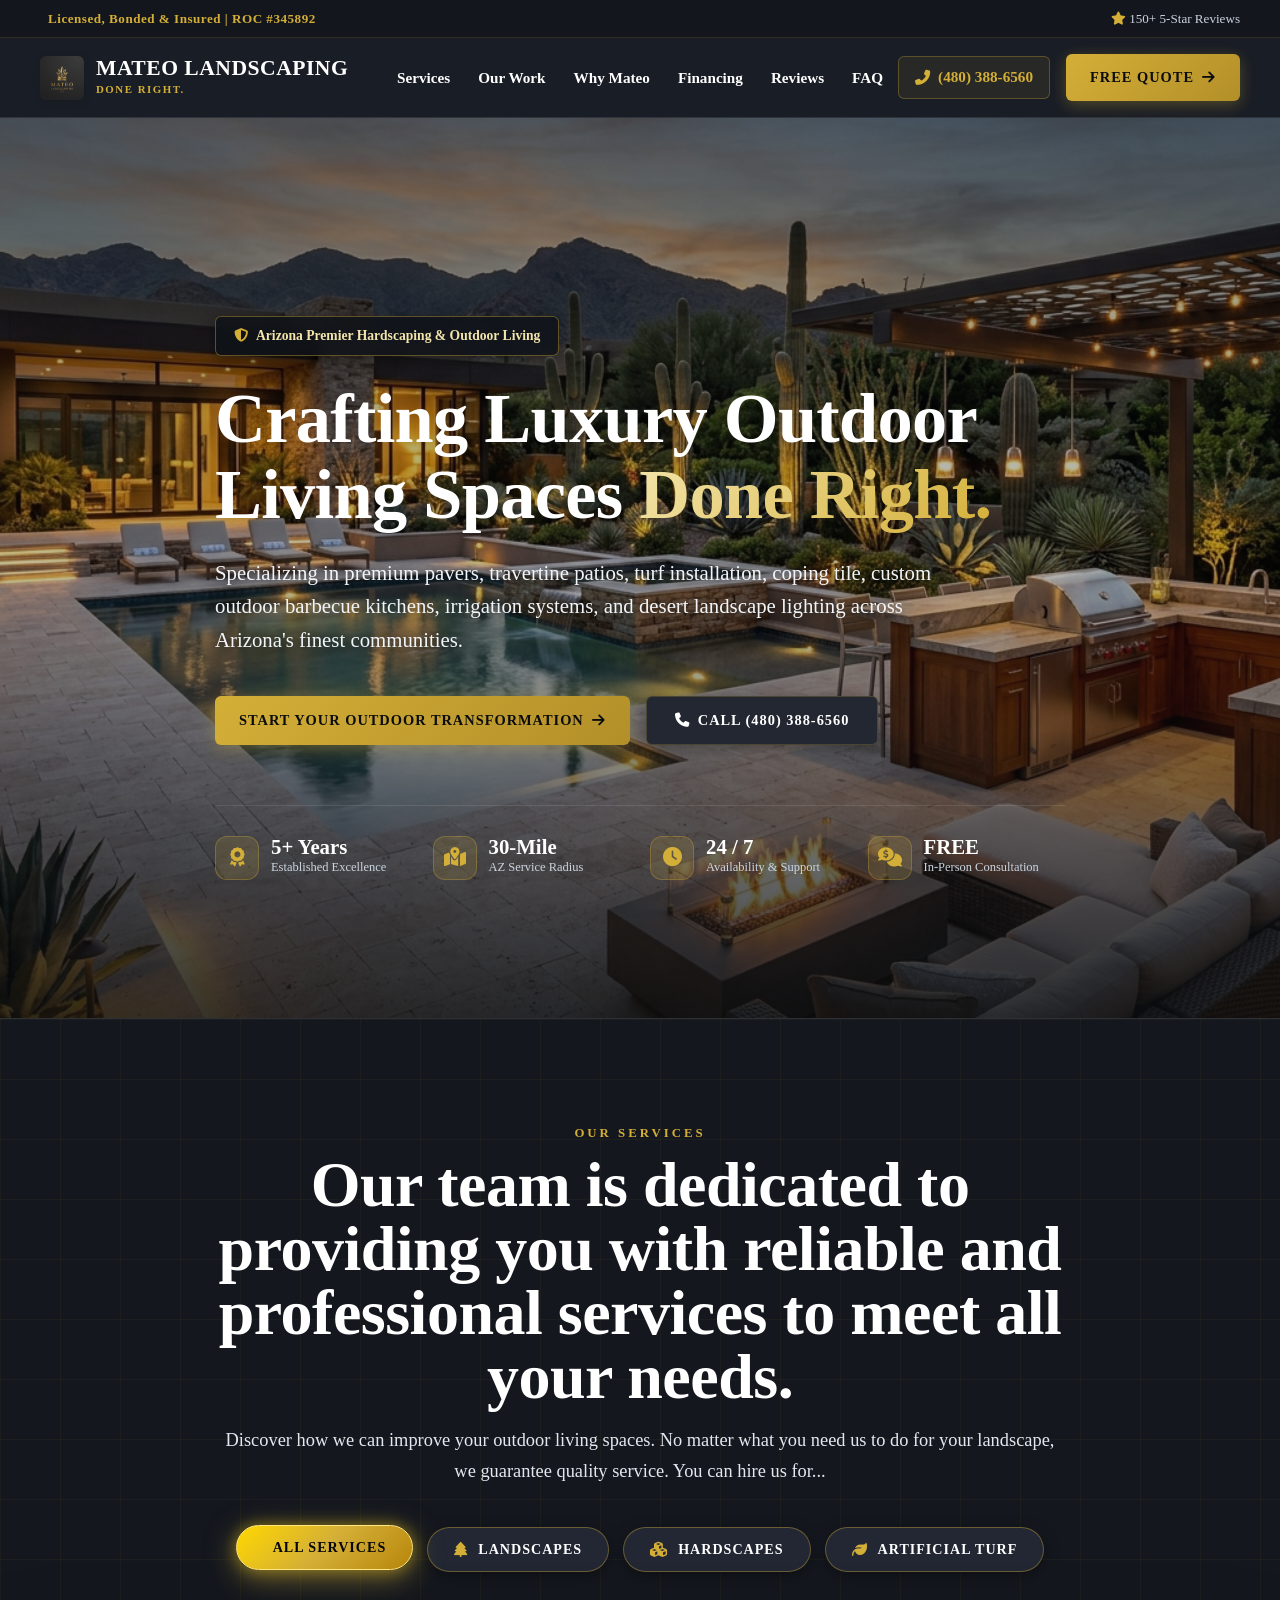
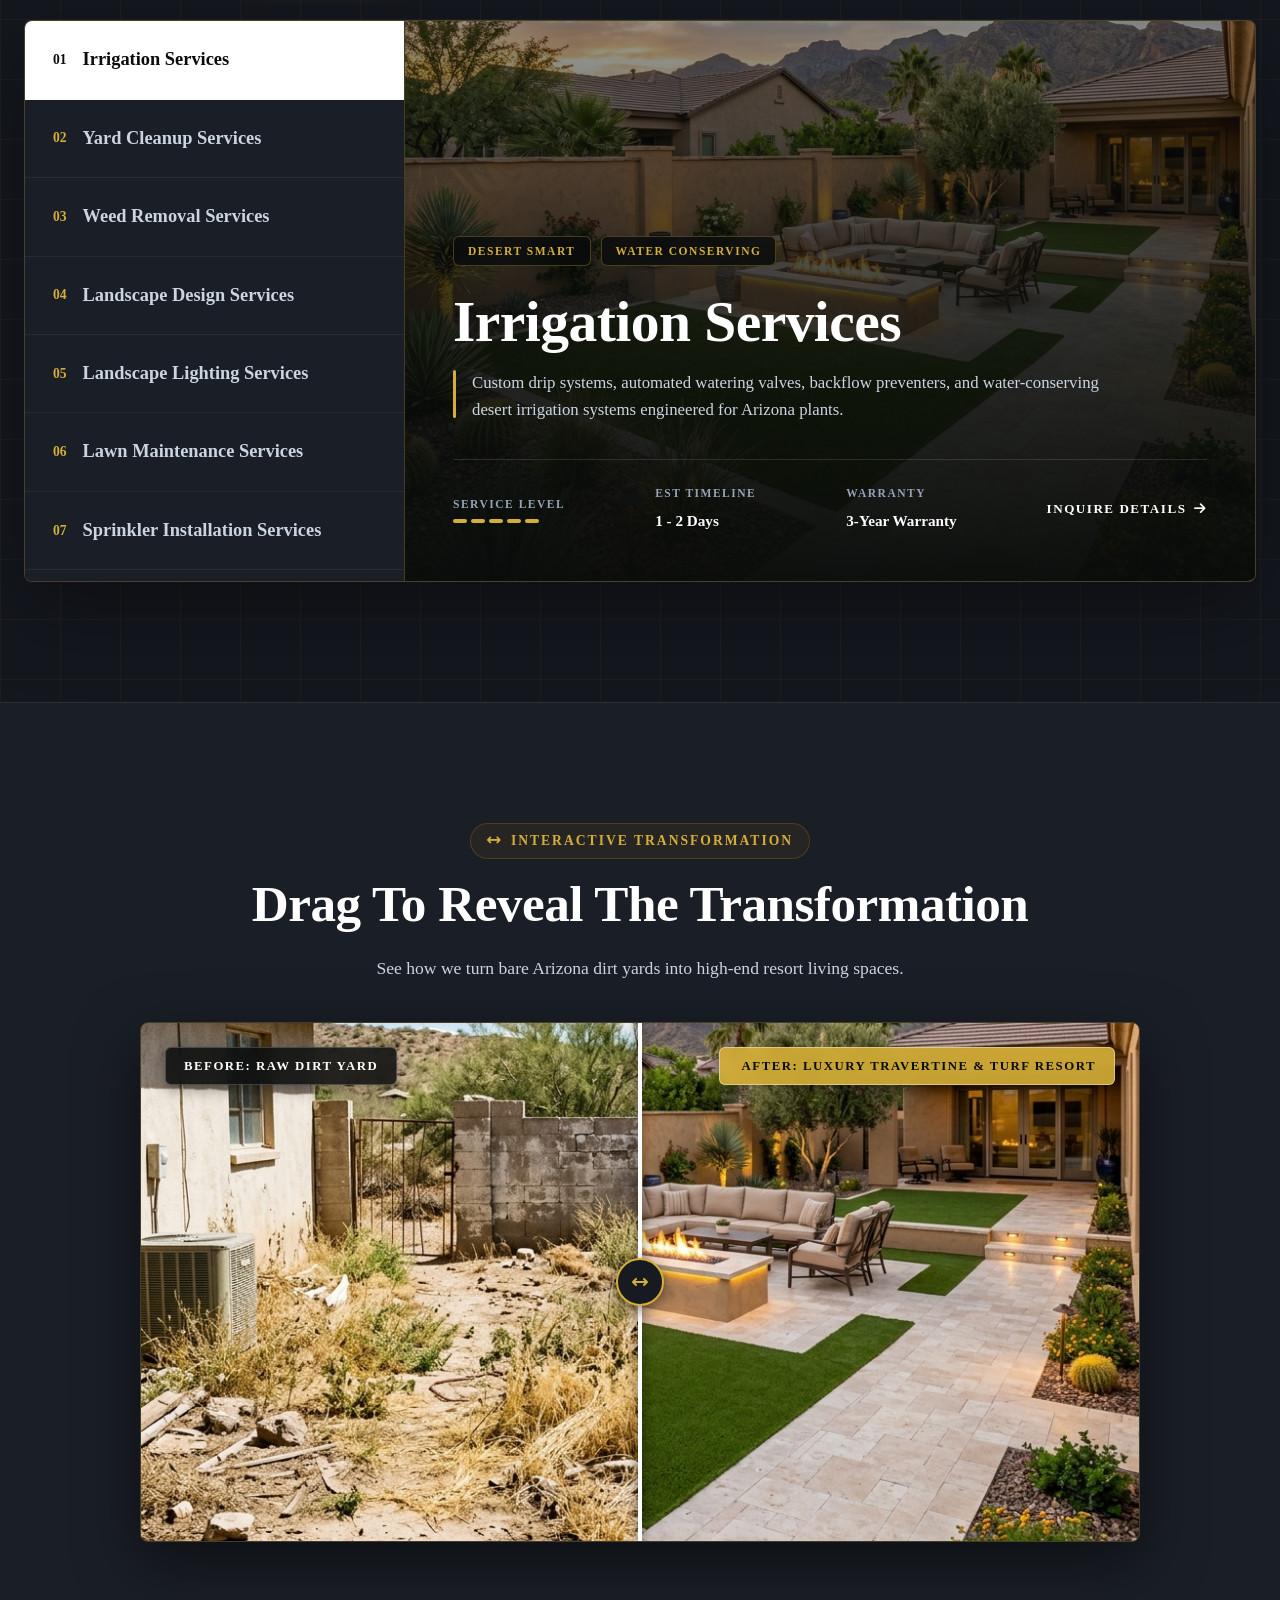
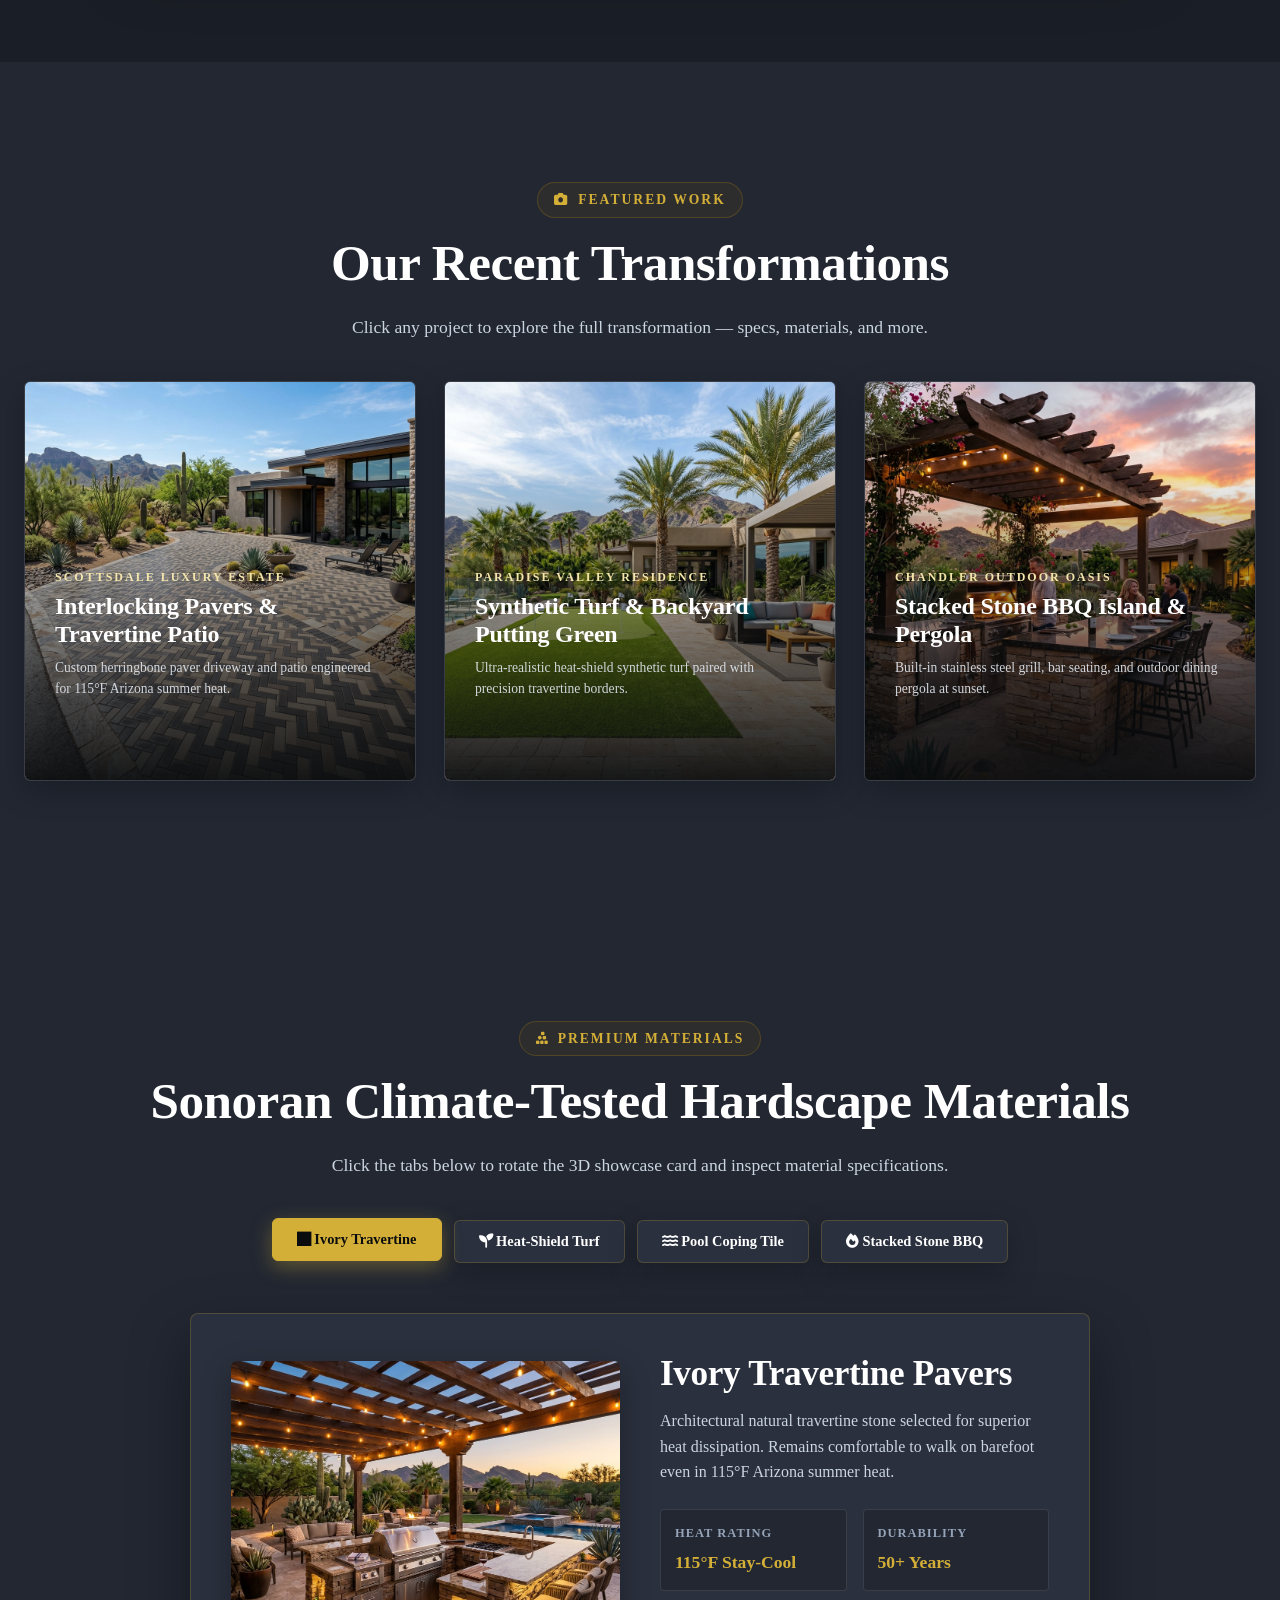
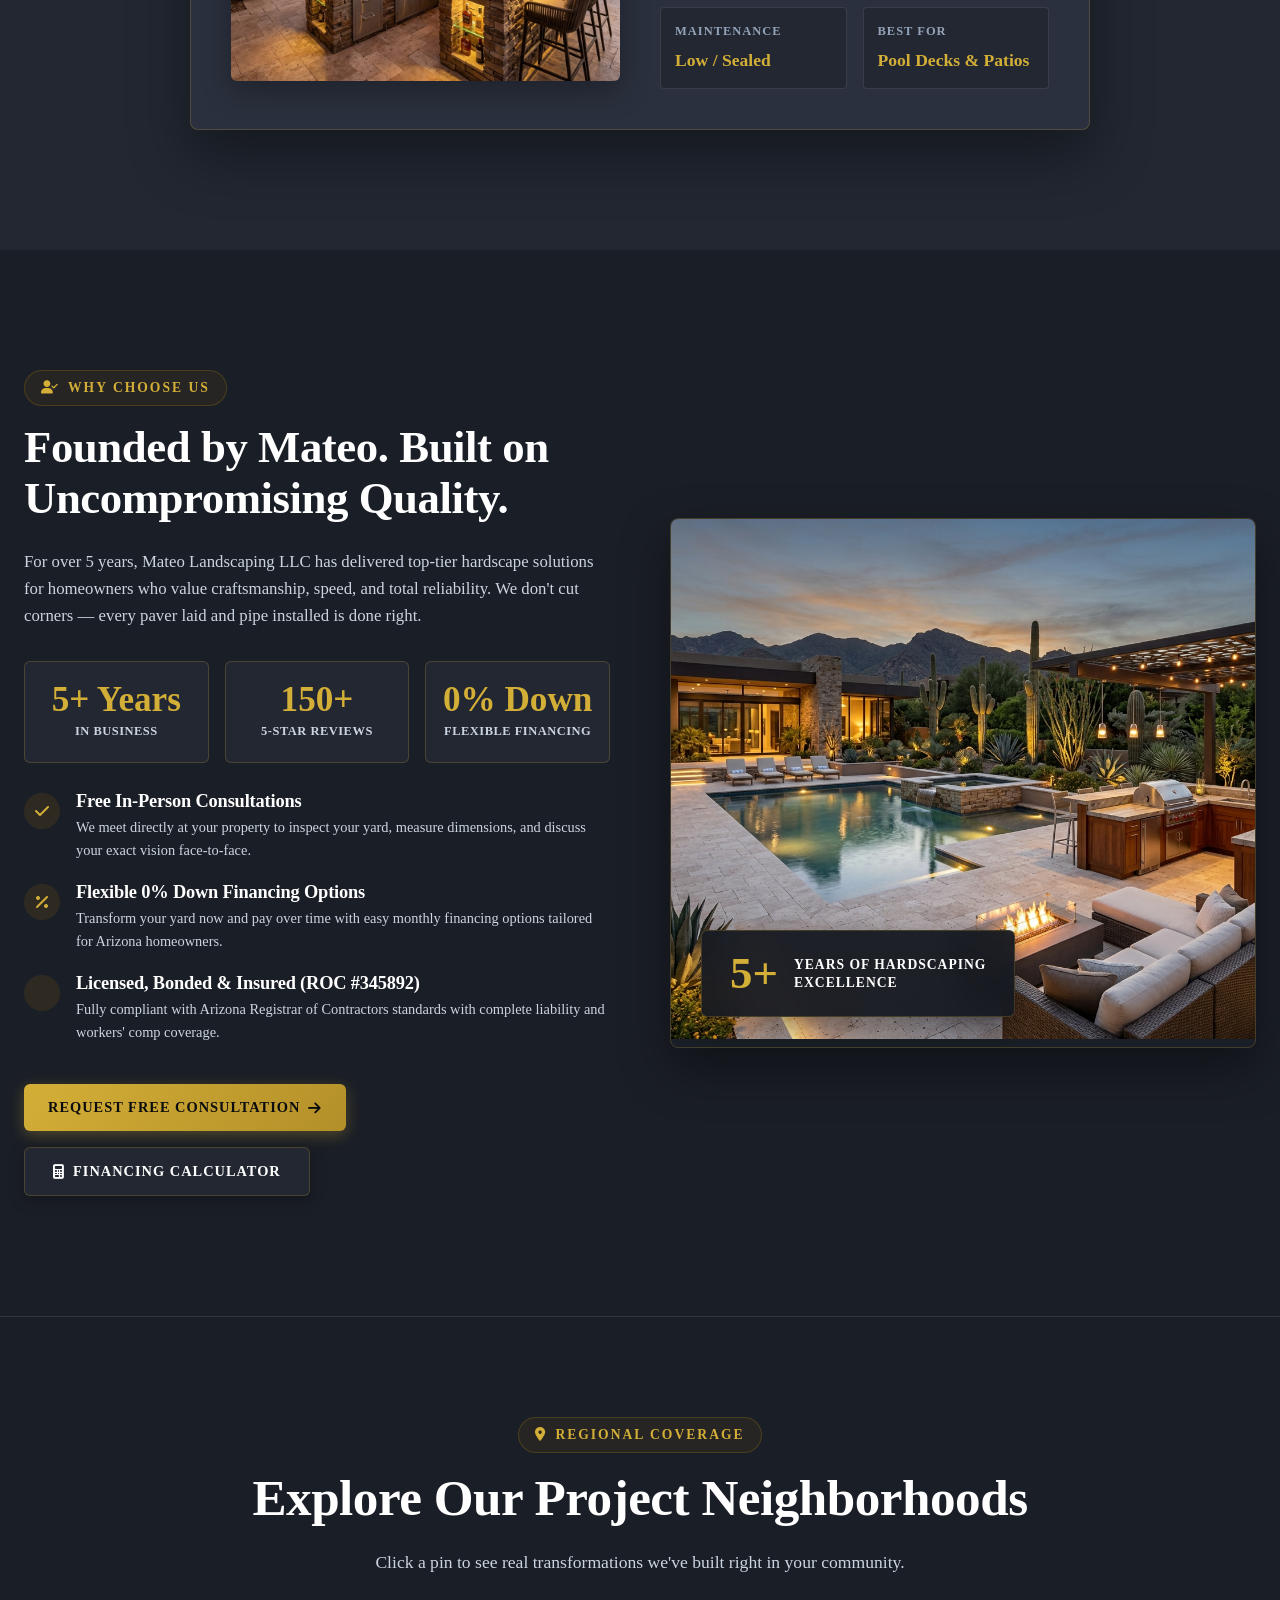
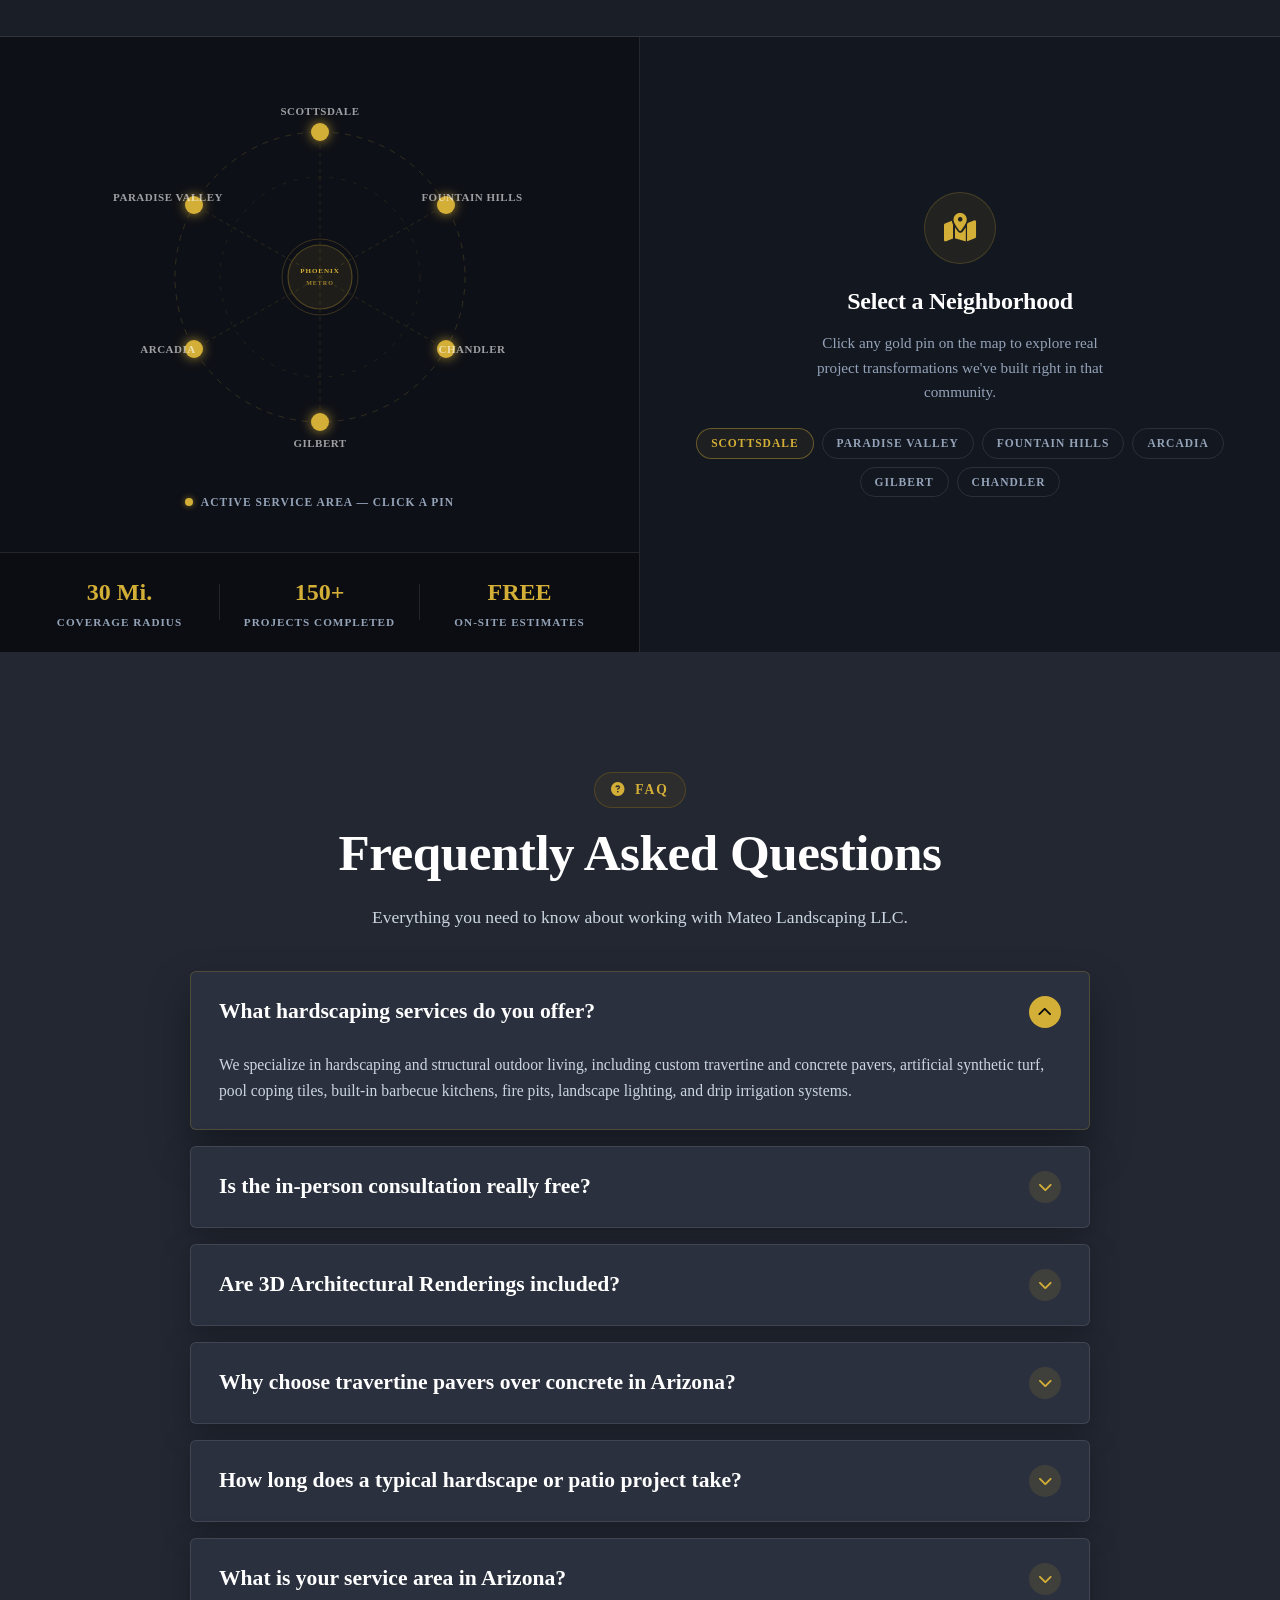
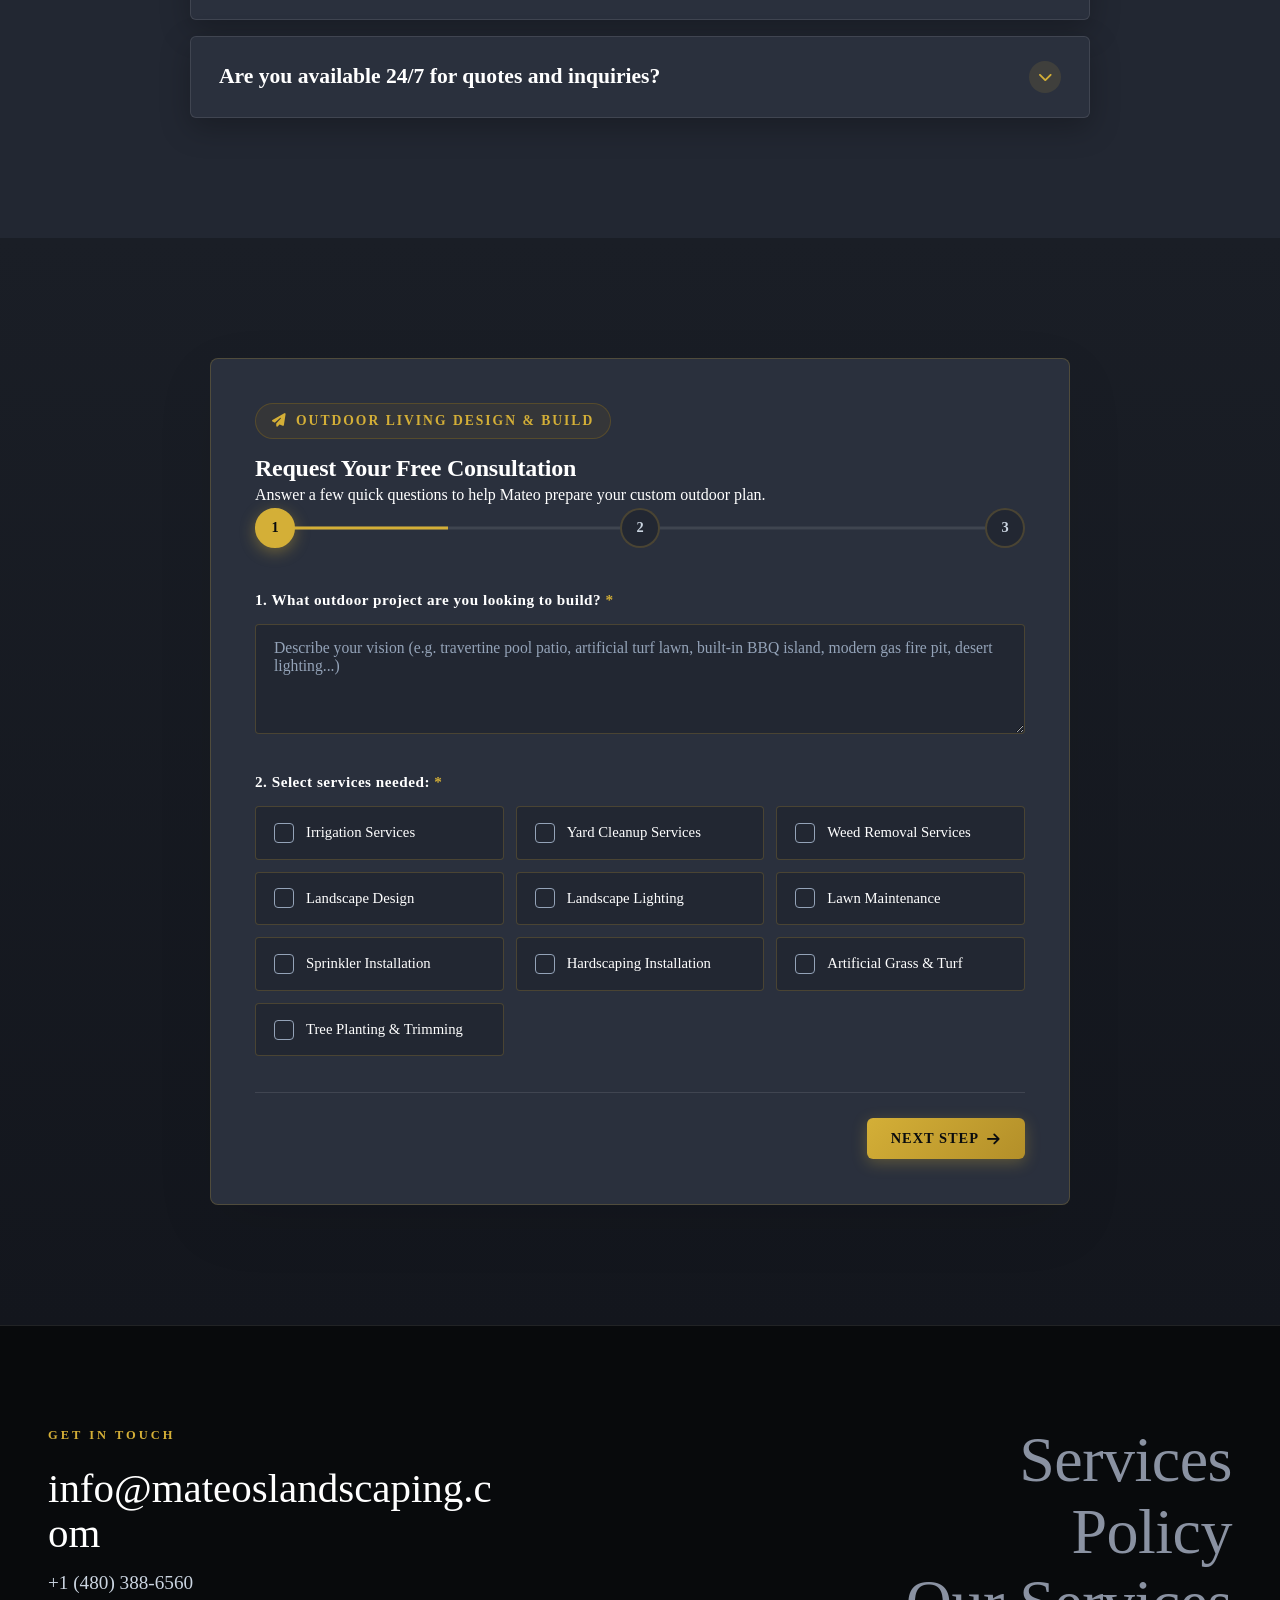
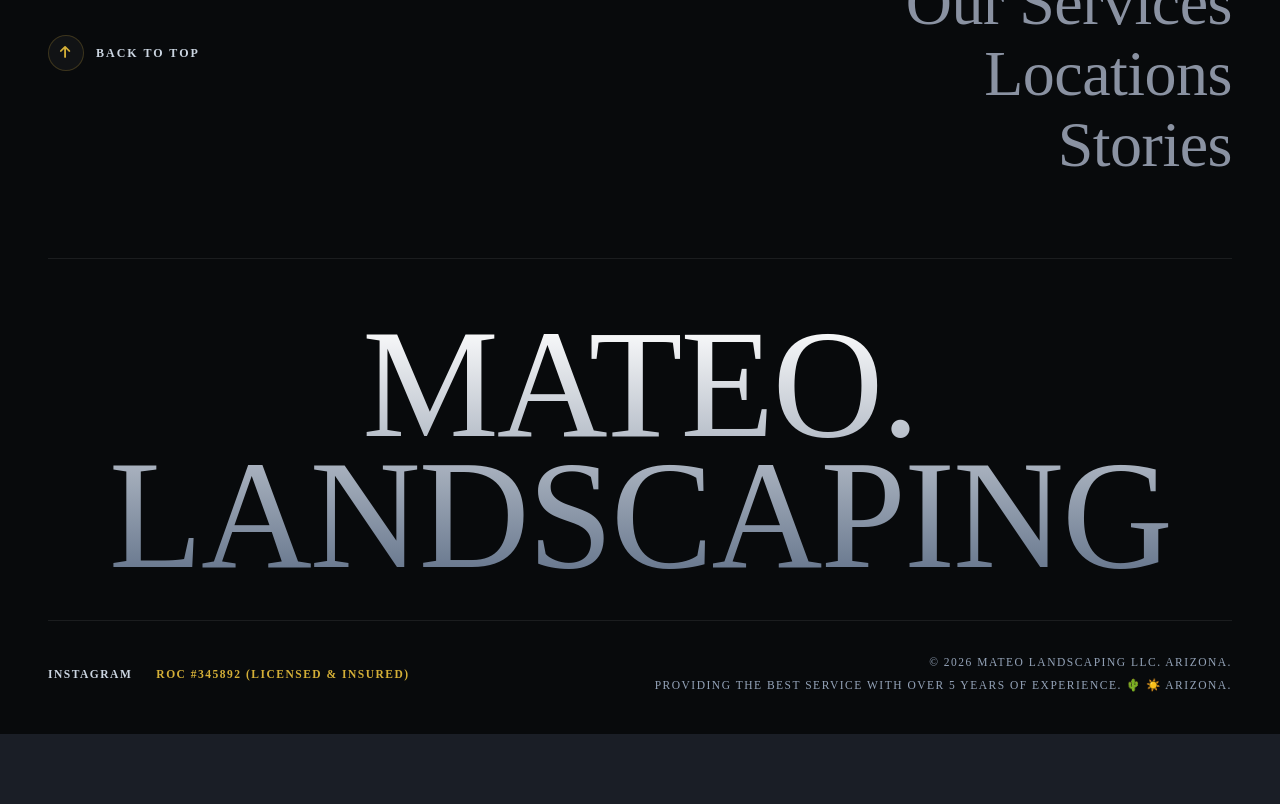
==== commit a28726f4: "maps" ====
--- a/index.html
+++ b/index.html
@@ -592,64 +592,81 @@
       <!-- LEFT: SVG Arizona Map -->
       <div class="nbhd-svg-panel">
         <div class="nbhd-svg-container">
-          <!-- Arizona state SVG silhouette -->
-          <svg id="azMapSvg" viewBox="0 0 500 560" xmlns="http://www.w3.org/2000/svg" class="az-svg">
-            <!-- Arizona state outline path -->
-            <path class="az-state-fill" d="M 60,10 L 460,10 L 460,360 L 380,360 L 380,420 L 120,420 L 60,260 Z"/>
-            <path class="az-state-outline" d="M 60,10 L 460,10 L 460,360 L 380,360 L 380,420 L 120,420 L 60,260 Z"/>
-
-            <!-- Grid lines decorative -->
-            <line x1="0" y1="140" x2="500" y2="140" class="az-grid-line"/>
-            <line x1="0" y1="280" x2="500" y2="280" class="az-grid-line"/>
-            <line x1="166" y1="0" x2="166" y2="560" class="az-grid-line"/>
-            <line x1="333" y1="0" x2="333" y2="560" class="az-grid-line"/>
-
-            <!-- Scottsdale pin — East of Phoenix -->
+          <!-- Circular neighborhood arrangement -->
+          <svg id="azMapSvg" viewBox="0 0 400 400" xmlns="http://www.w3.org/2000/svg" class="az-svg">
+
+            <!-- Outer orbit ring -->
+            <circle cx="200" cy="200" r="145" class="orbit-ring orbit-ring-outer"/>
+            <!-- Inner orbit ring -->
+            <circle cx="200" cy="200" r="100" class="orbit-ring orbit-ring-inner"/>
+            <!-- Center dot ring -->
+            <circle cx="200" cy="200" r="38" class="orbit-ring orbit-ring-center"/>
+
+            <!-- Spoke lines from center to each pin -->
+            <!-- Scottsdale: top (270°) → 200, 55 -->
+            <line x1="200" y1="200" x2="200" y2="55" class="orbit-spoke"/>
+            <!-- Fountain Hills: top-right (330°) → 200+145*cos(-30°), 200+145*sin(-30°) = 326, 128 -->
+            <line x1="200" y1="200" x2="326" y2="128" class="orbit-spoke"/>
+            <!-- Chandler: bottom-right (30°) → 326, 272 -->
+            <line x1="200" y1="200" x2="326" y2="272" class="orbit-spoke"/>
+            <!-- Gilbert: bottom (90°) → 200, 345 -->
+            <line x1="200" y1="200" x2="200" y2="345" class="orbit-spoke"/>
+            <!-- Arcadia: bottom-left (150°) → 74, 272 -->
+            <line x1="200" y1="200" x2="74" y2="272" class="orbit-spoke"/>
+            <!-- Paradise Valley: top-left (210°) → 74, 128 -->
+            <line x1="200" y1="200" x2="74" y2="128" class="orbit-spoke"/>
+
+            <!-- Center hub -->
+            <circle cx="200" cy="200" r="32" class="center-hub-fill"/>
+            <text class="center-hub-label-top" x="200" y="196">PHOENIX</text>
+            <text class="center-hub-label-bot" x="200" y="208">METRO</text>
+
+            <!-- SCOTTSDALE pin — top, 270° -->
             <g class="az-map-pin" data-city="scottsdale" tabindex="0" role="button" aria-label="Scottsdale projects">
-              <circle class="pin-pulse-ring pin-pulse-1" cx="330" cy="210" r="22"/>
-              <circle class="pin-pulse-ring pin-pulse-2" cx="330" cy="210" r="16"/>
-              <circle class="pin-dot" cx="330" cy="210" r="9"/>
-              <text class="pin-label" x="330" y="196">Scottsdale</text>
+              <circle class="pin-pulse-ring pin-pulse-1" cx="200" cy="55" r="22"/>
+              <circle class="pin-pulse-ring pin-pulse-2" cx="200" cy="55" r="16"/>
+              <circle class="pin-dot" cx="200" cy="55" r="9"/>
+              <text class="pin-label" x="200" y="38">Scottsdale</text>
             </g>
 
-            <!-- Paradise Valley pin — Northwest of Scottsdale -->
+            <!-- FOUNTAIN HILLS pin — top-right, 330° -->
+            <g class="az-map-pin" data-city="fountain-hills" tabindex="0" role="button" aria-label="Fountain Hills projects">
+              <circle class="pin-pulse-ring pin-pulse-1" cx="326" cy="128" r="22"/>
+              <circle class="pin-pulse-ring pin-pulse-2" cx="326" cy="128" r="16"/>
+              <circle class="pin-dot" cx="326" cy="128" r="9"/>
+              <text class="pin-label" x="352" y="124">Fountain Hills</text>
+            </g>
+
+            <!-- CHANDLER pin — bottom-right, 30° -->
+            <g class="az-map-pin" data-city="chandler" tabindex="0" role="button" aria-label="Chandler projects">
+              <circle class="pin-pulse-ring pin-pulse-1" cx="326" cy="272" r="22"/>
+              <circle class="pin-pulse-ring pin-pulse-2" cx="326" cy="272" r="16"/>
+              <circle class="pin-dot" cx="326" cy="272" r="9"/>
+              <text class="pin-label" x="352" y="276">Chandler</text>
+            </g>
+
+            <!-- GILBERT pin — bottom, 90° -->
+            <g class="az-map-pin" data-city="gilbert" tabindex="0" role="button" aria-label="Gilbert projects">
+              <circle class="pin-pulse-ring pin-pulse-1" cx="200" cy="345" r="22"/>
+              <circle class="pin-pulse-ring pin-pulse-2" cx="200" cy="345" r="16"/>
+              <circle class="pin-dot" cx="200" cy="345" r="9"/>
+              <text class="pin-label" x="200" y="370">Gilbert</text>
+            </g>
+
+            <!-- ARCADIA pin — bottom-left, 150° -->
+            <g class="az-map-pin" data-city="arcadia" tabindex="0" role="button" aria-label="Arcadia projects">
+              <circle class="pin-pulse-ring pin-pulse-1" cx="74" cy="272" r="22"/>
+              <circle class="pin-pulse-ring pin-pulse-2" cx="74" cy="272" r="16"/>
+              <circle class="pin-dot" cx="74" cy="272" r="9"/>
+              <text class="pin-label" x="48" y="276">Arcadia</text>
+            </g>
+
+            <!-- PARADISE VALLEY pin — top-left, 210° -->
             <g class="az-map-pin" data-city="paradise-valley" tabindex="0" role="button" aria-label="Paradise Valley projects">
-              <circle class="pin-pulse-ring pin-pulse-1" cx="286" cy="193" r="20"/>
-              <circle class="pin-pulse-ring pin-pulse-2" cx="286" cy="193" r="14"/>
-              <circle class="pin-dot" cx="286" cy="193" r="8"/>
-              <text class="pin-label" x="286" y="180">Paradise Valley</text>
-            </g>
-
-            <!-- Fountain Hills pin — East side -->
-            <g class="az-map-pin" data-city="fountain-hills" tabindex="0" role="button" aria-label="Fountain Hills projects">
-              <circle class="pin-pulse-ring pin-pulse-1" cx="375" cy="183" r="20"/>
-              <circle class="pin-pulse-ring pin-pulse-2" cx="375" cy="183" r="14"/>
-              <circle class="pin-dot" cx="375" cy="183" r="8"/>
-              <text class="pin-label" x="375" y="170">Fountain Hills</text>
-            </g>
-
-            <!-- Arcadia pin — Central-east Phoenix -->
-            <g class="az-map-pin" data-city="arcadia" tabindex="0" role="button" aria-label="Arcadia projects">
-              <circle class="pin-pulse-ring pin-pulse-1" cx="262" cy="222" r="18"/>
-              <circle class="pin-pulse-ring pin-pulse-2" cx="262" cy="222" r="13"/>
-              <circle class="pin-dot" cx="262" cy="222" r="7"/>
-              <text class="pin-label" x="262" y="210">Arcadia</text>
-            </g>
-
-            <!-- Gilbert pin — Southeast -->
-            <g class="az-map-pin" data-city="gilbert" tabindex="0" role="button" aria-label="Gilbert projects">
-              <circle class="pin-pulse-ring pin-pulse-1" cx="335" cy="275" r="20"/>
-              <circle class="pin-pulse-ring pin-pulse-2" cx="335" cy="275" r="14"/>
-              <circle class="pin-dot" cx="335" cy="275" r="8"/>
-              <text class="pin-label" x="335" y="263">Gilbert</text>
-            </g>
-
-            <!-- Chandler pin — South of Gilbert -->
-            <g class="az-map-pin" data-city="chandler" tabindex="0" role="button" aria-label="Chandler projects">
-              <circle class="pin-pulse-ring pin-pulse-1" cx="298" cy="300" r="20"/>
-              <circle class="pin-pulse-ring pin-pulse-2" cx="298" cy="300" r="14"/>
-              <circle class="pin-dot" cx="298" cy="300" r="8"/>
-              <text class="pin-label" x="298" y="288">Chandler</text>
+              <circle class="pin-pulse-ring pin-pulse-1" cx="74" cy="128" r="22"/>
+              <circle class="pin-pulse-ring pin-pulse-2" cx="74" cy="128" r="16"/>
+              <circle class="pin-dot" cx="74" cy="128" r="9"/>
+              <text class="pin-label" x="48" y="124">Paradise Valley</text>
             </g>
           </svg>
 
--- a/css/styles.css
+++ b/css/styles.css
@@ -1279,22 +1279,56 @@
   overflow: visible;
 }
 
-/* Arizona state shape */
-.az-state-fill {
-  fill: rgba(212, 175, 55, 0.05);
-  stroke: none;
-}
-
-.az-state-outline {
+/* Circular orbit rings */
+.orbit-ring {
   fill: none;
-  stroke: rgba(212, 175, 55, 0.25);
-  stroke-width: 1.5;
-  stroke-dasharray: 8 4;
-}
-
-.az-grid-line {
-  stroke: rgba(255, 255, 255, 0.04);
   stroke-width: 1;
+}
+
+.orbit-ring-outer {
+  stroke: rgba(212, 175, 55, 0.18);
+  stroke-dasharray: 6 6;
+}
+
+.orbit-ring-inner {
+  stroke: rgba(212, 175, 55, 0.1);
+  stroke-dasharray: 4 8;
+}
+
+.orbit-ring-center {
+  stroke: rgba(212, 175, 55, 0.22);
+}
+
+/* Spoke lines from center to pins */
+.orbit-spoke {
+  stroke: rgba(212, 175, 55, 0.14);
+  stroke-width: 1;
+  stroke-dasharray: 4 4;
+}
+
+/* Center hub */
+.center-hub-fill {
+  fill: rgba(212, 175, 55, 0.08);
+  stroke: rgba(212, 175, 55, 0.3);
+  stroke-width: 1.2;
+}
+
+.center-hub-label-top {
+  font-family: var(--font-accent);
+  font-size: 7px;
+  font-weight: 700;
+  fill: var(--gold-primary);
+  text-anchor: middle;
+  letter-spacing: 1px;
+}
+
+.center-hub-label-bot {
+  font-family: var(--font-accent);
+  font-size: 6px;
+  font-weight: 600;
+  fill: rgba(212, 175, 55, 0.7);
+  text-anchor: middle;
+  letter-spacing: 1px;
 }
 
 /* Map Pins */
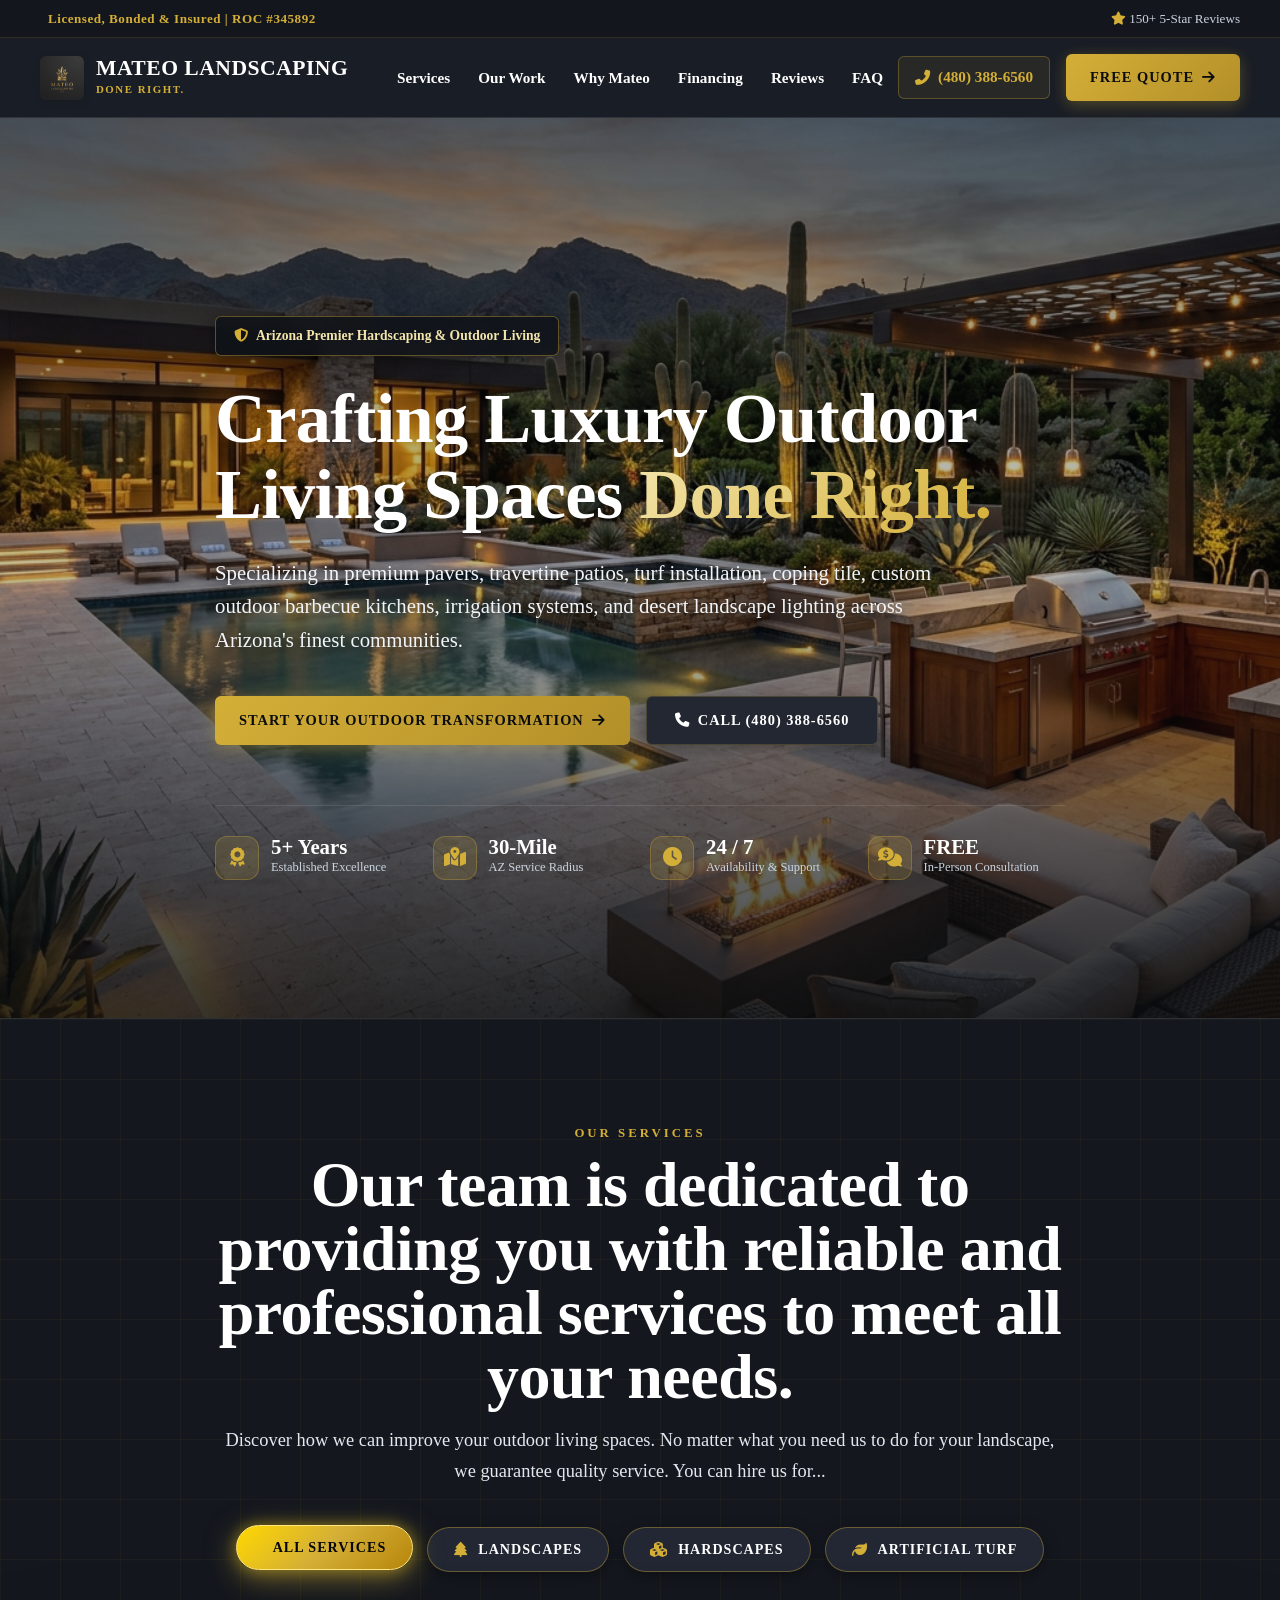
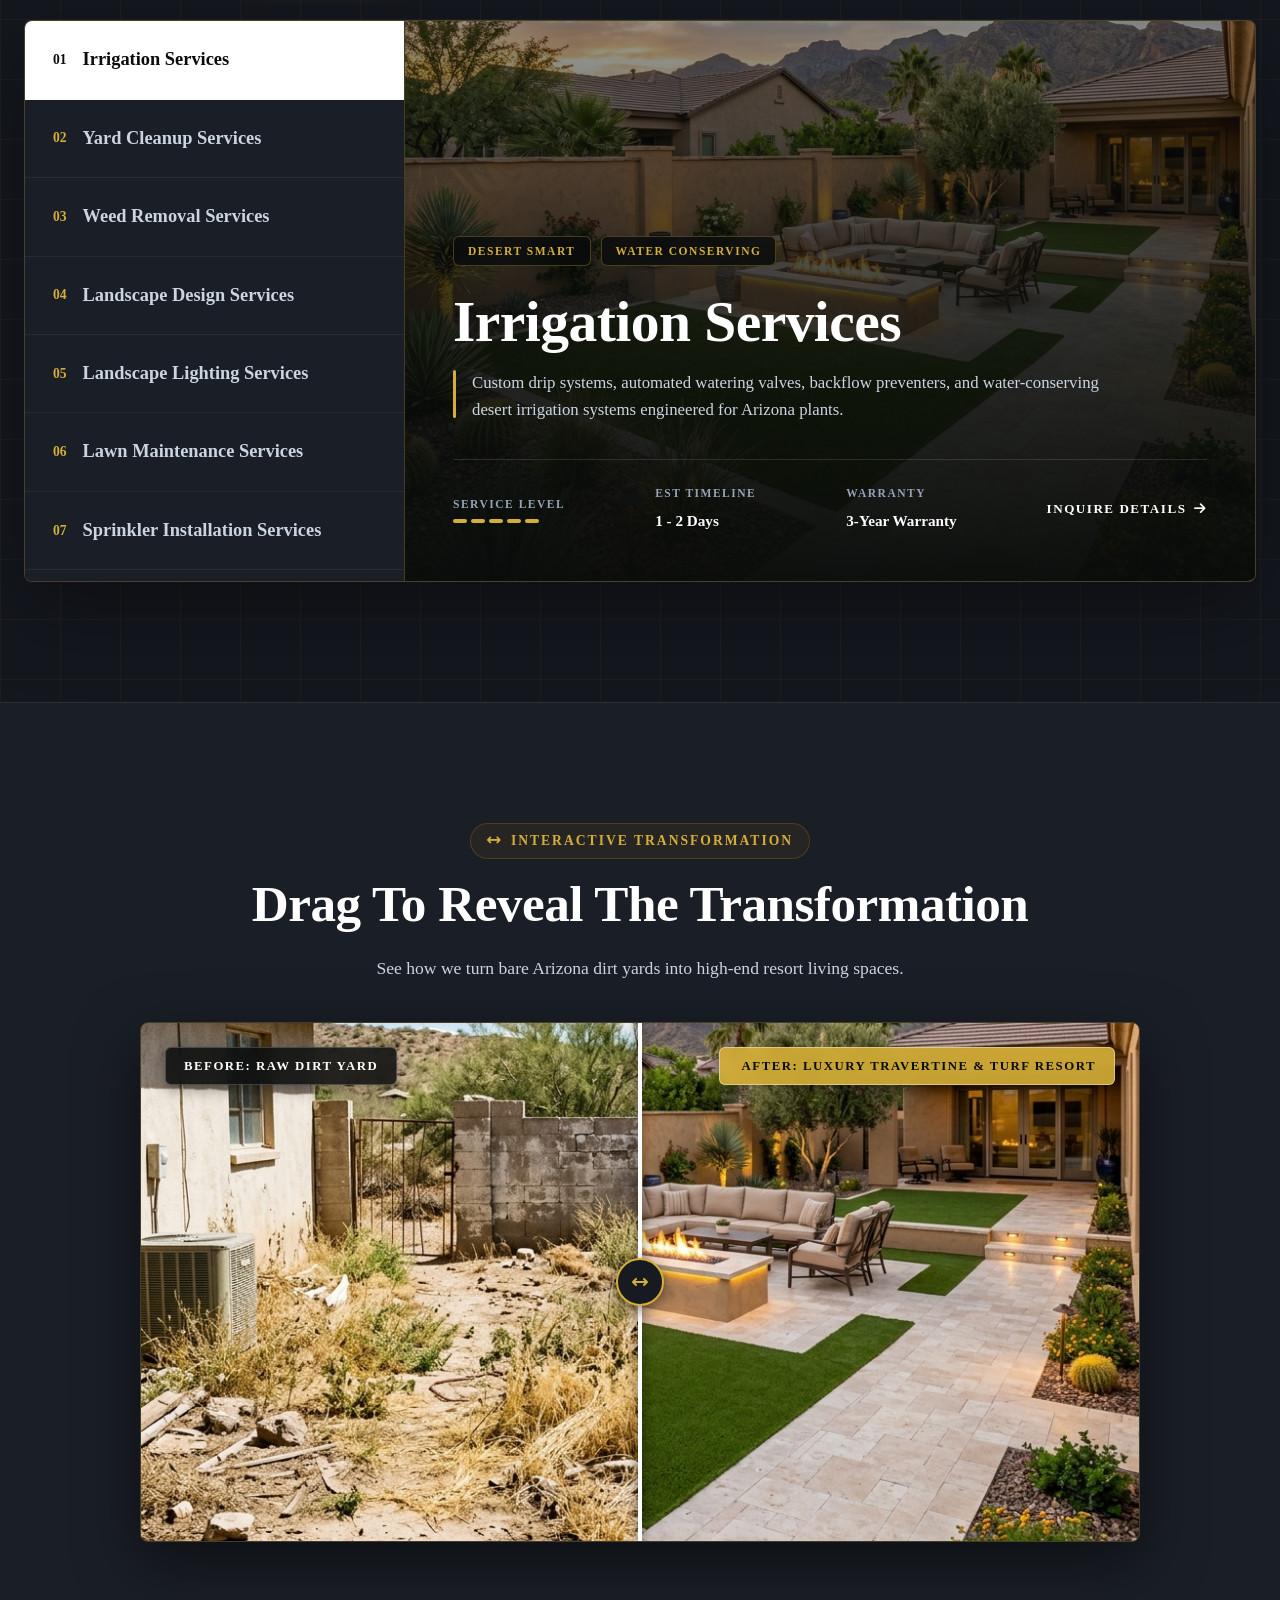
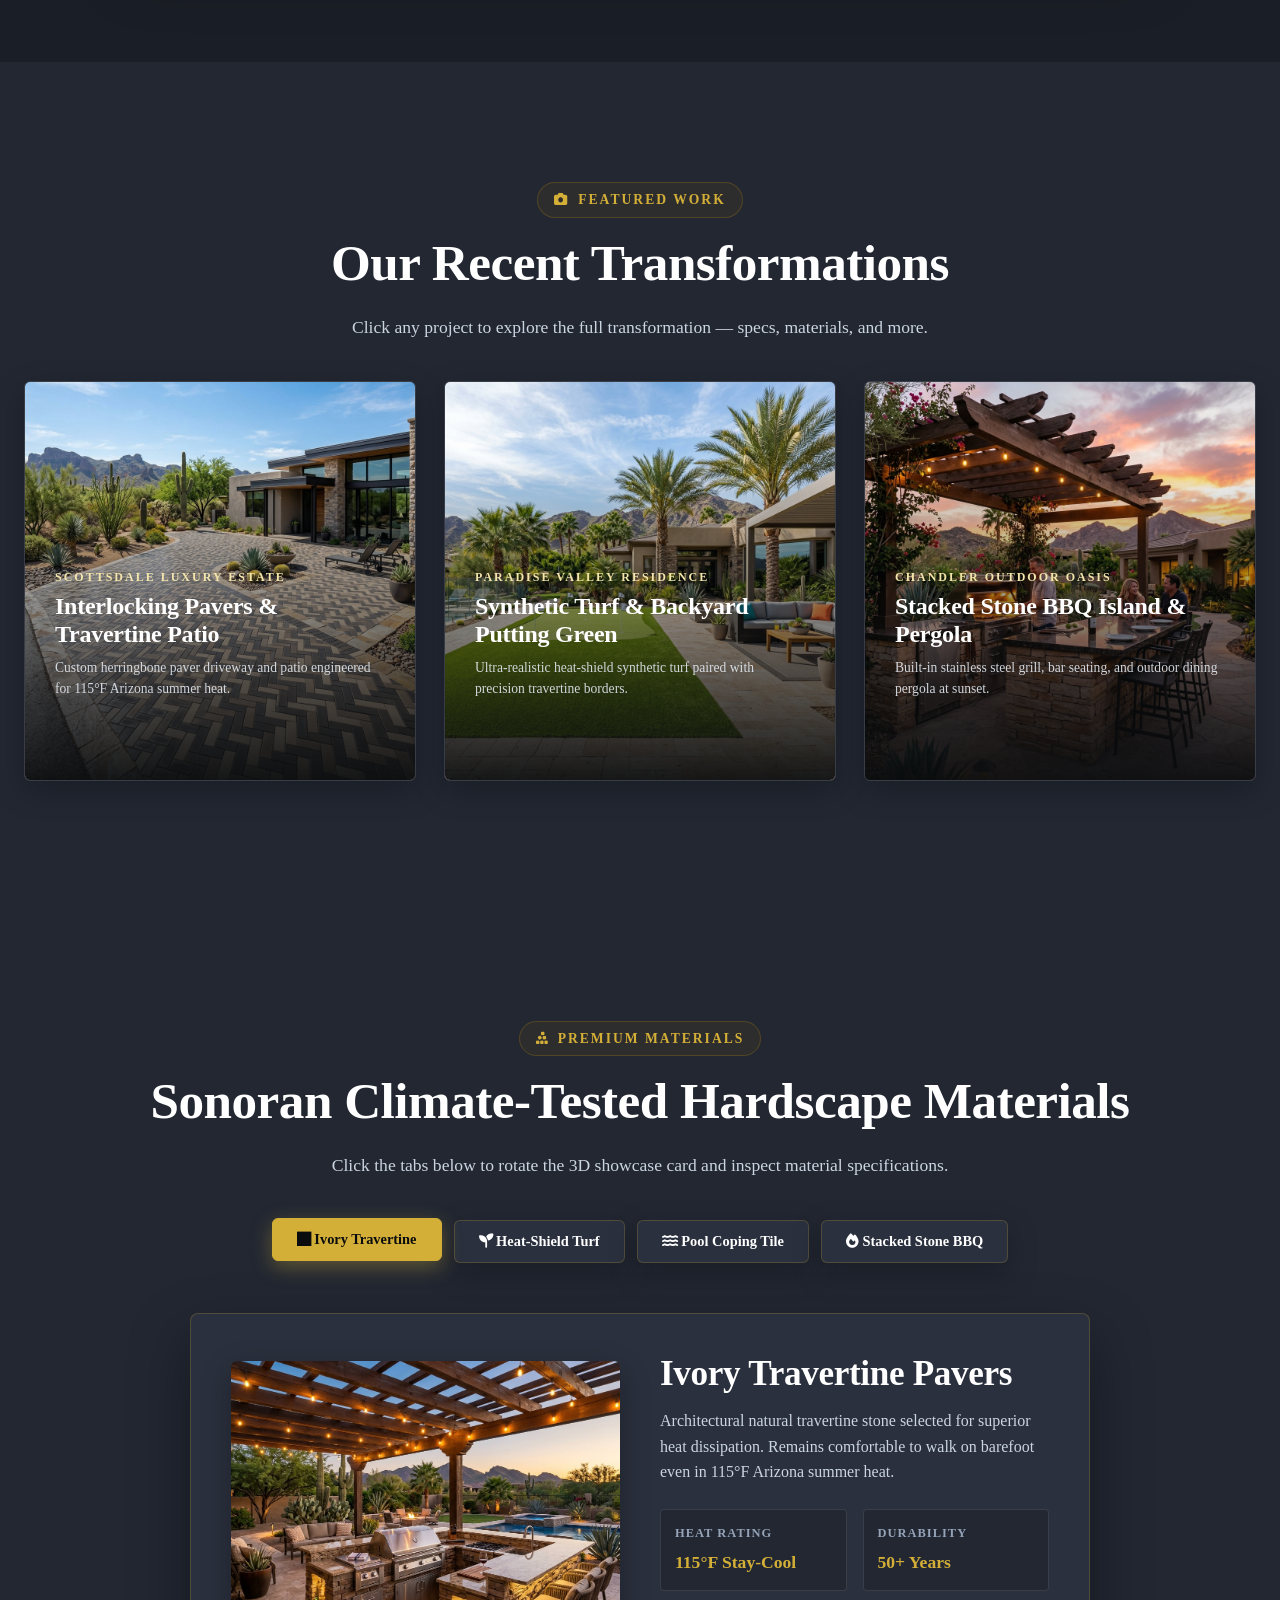
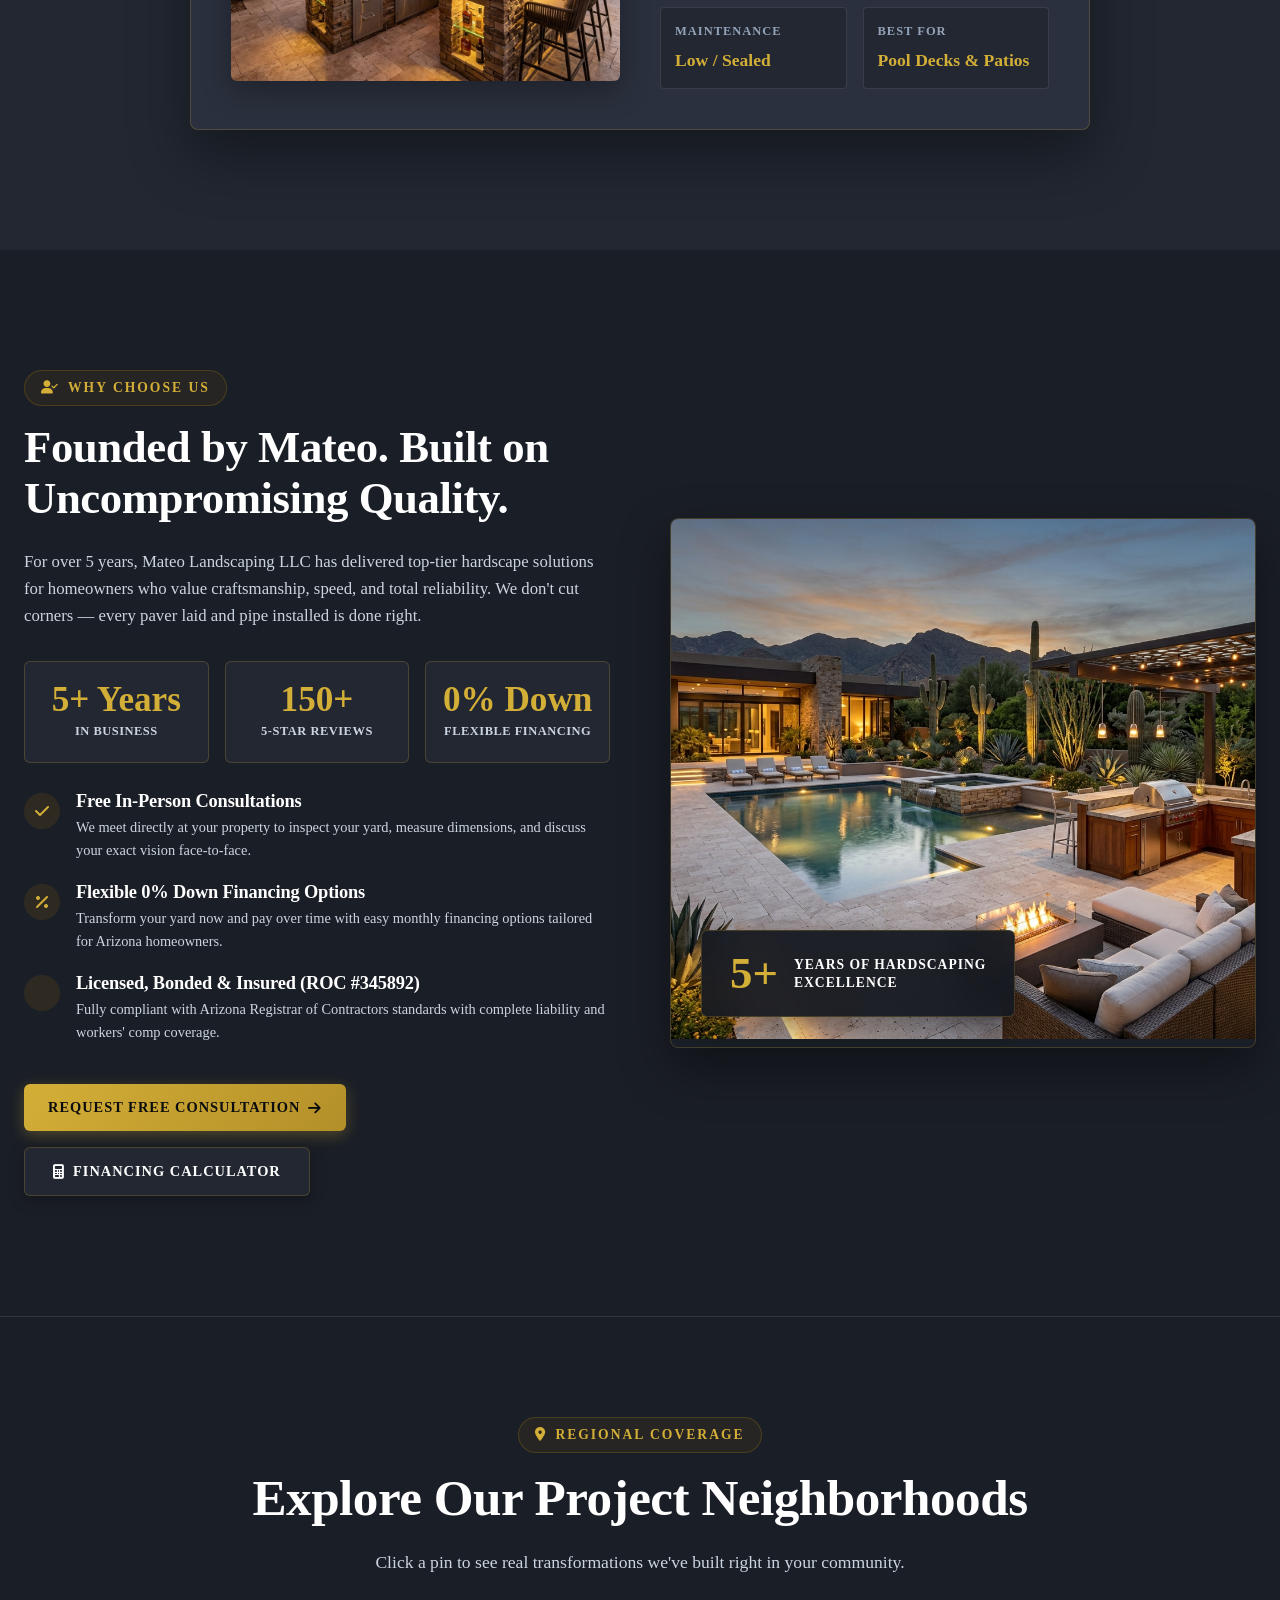
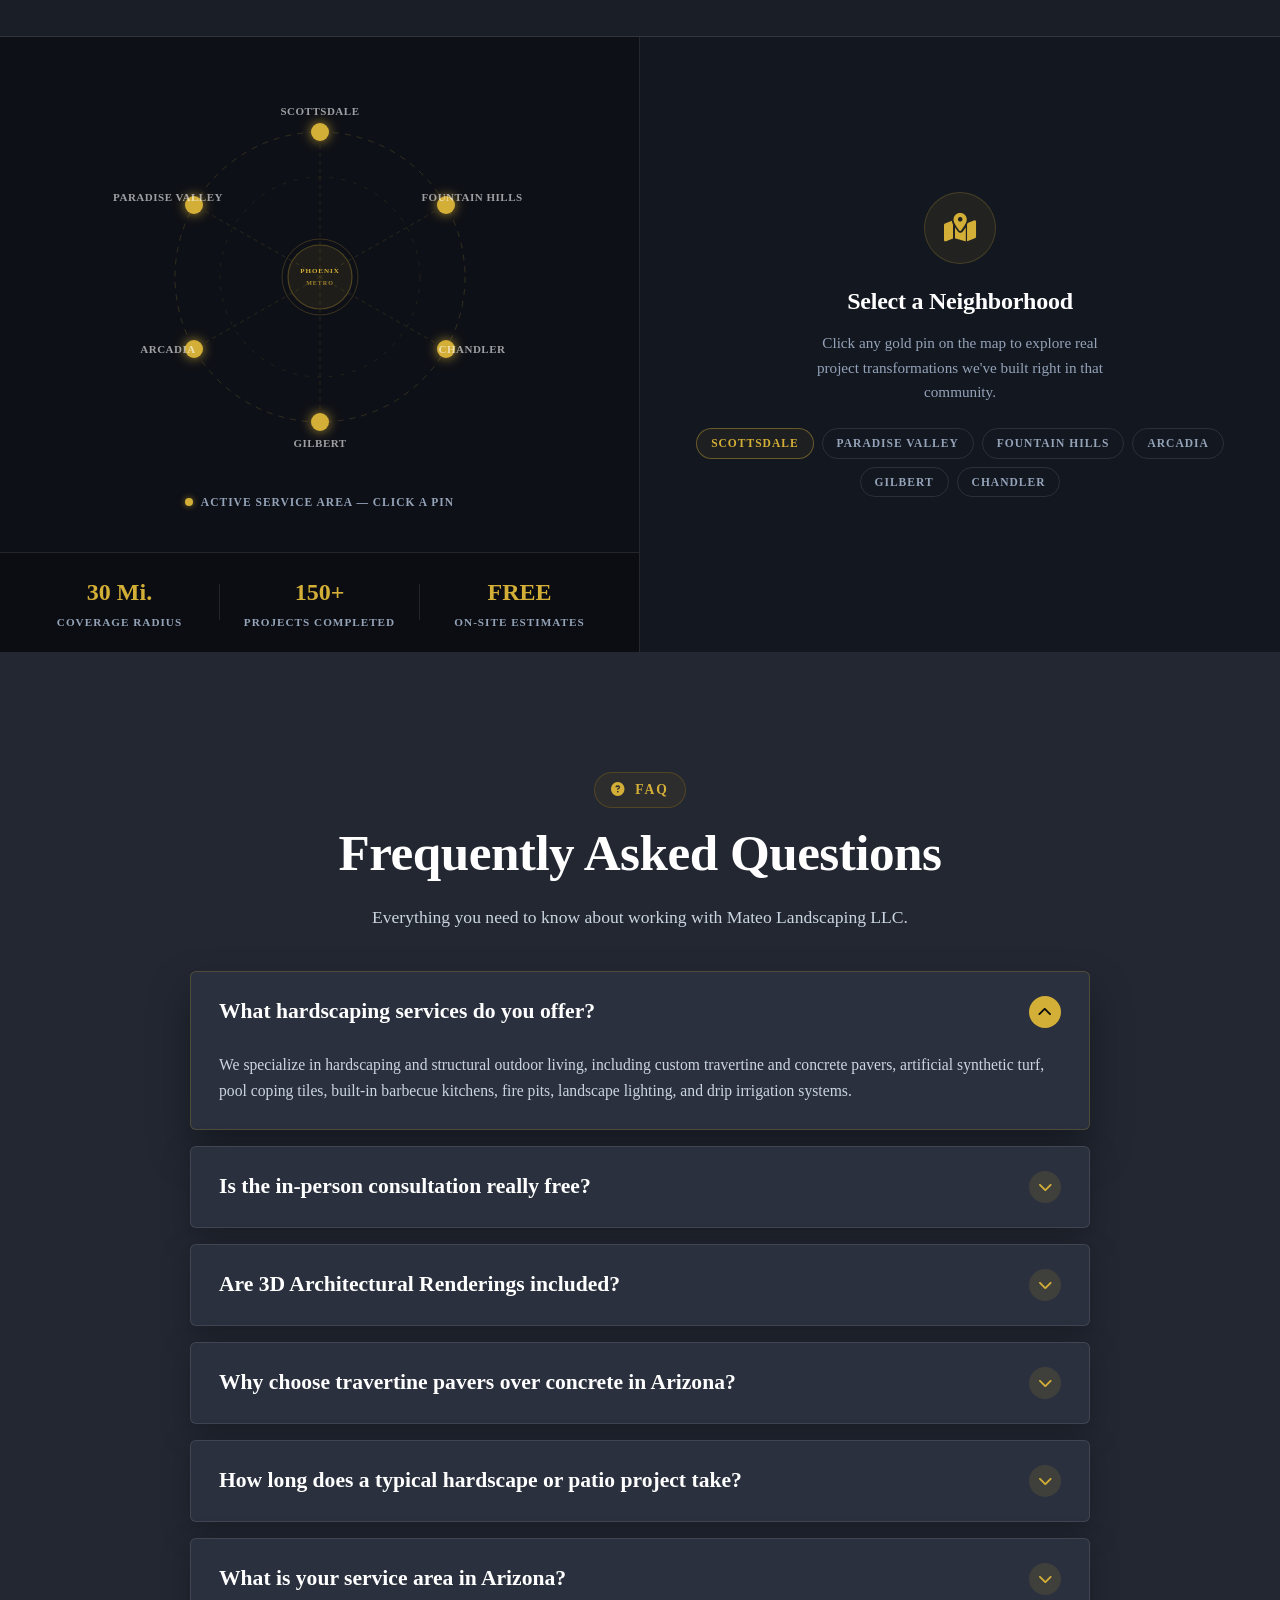
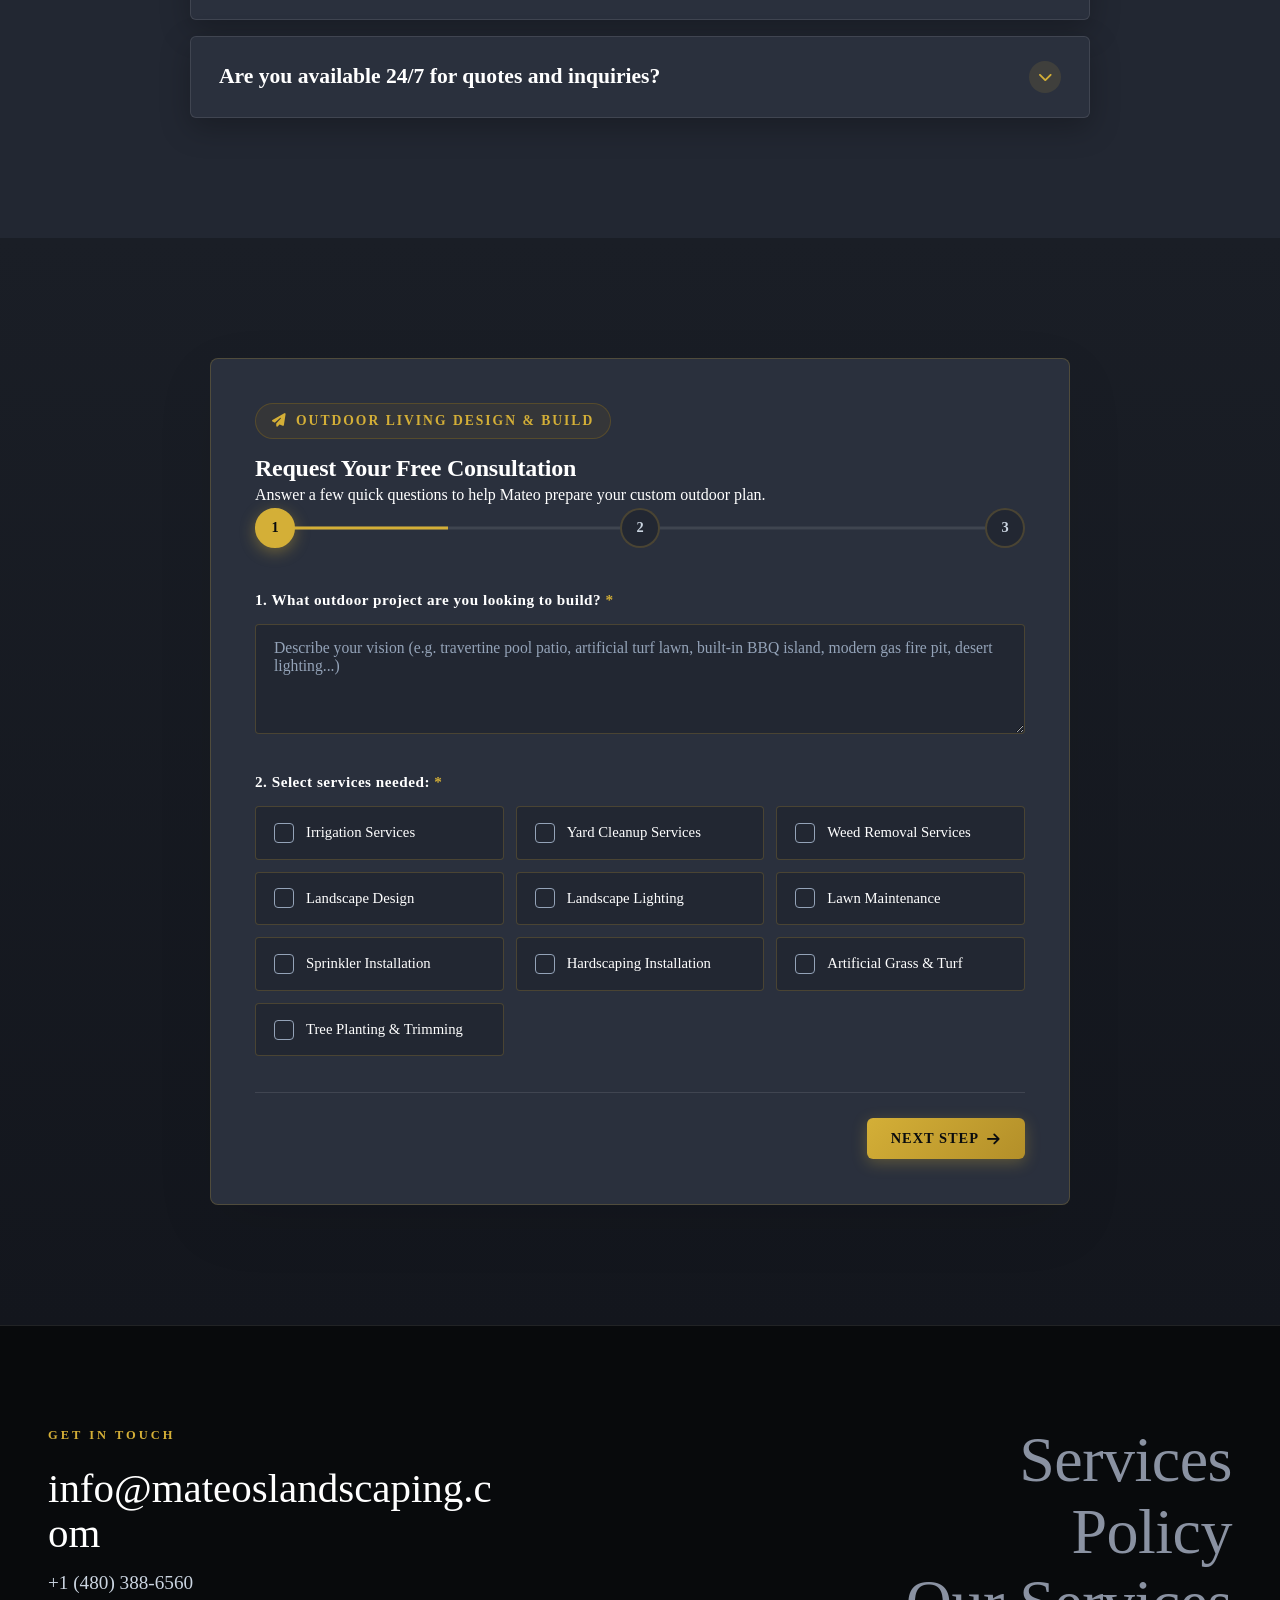
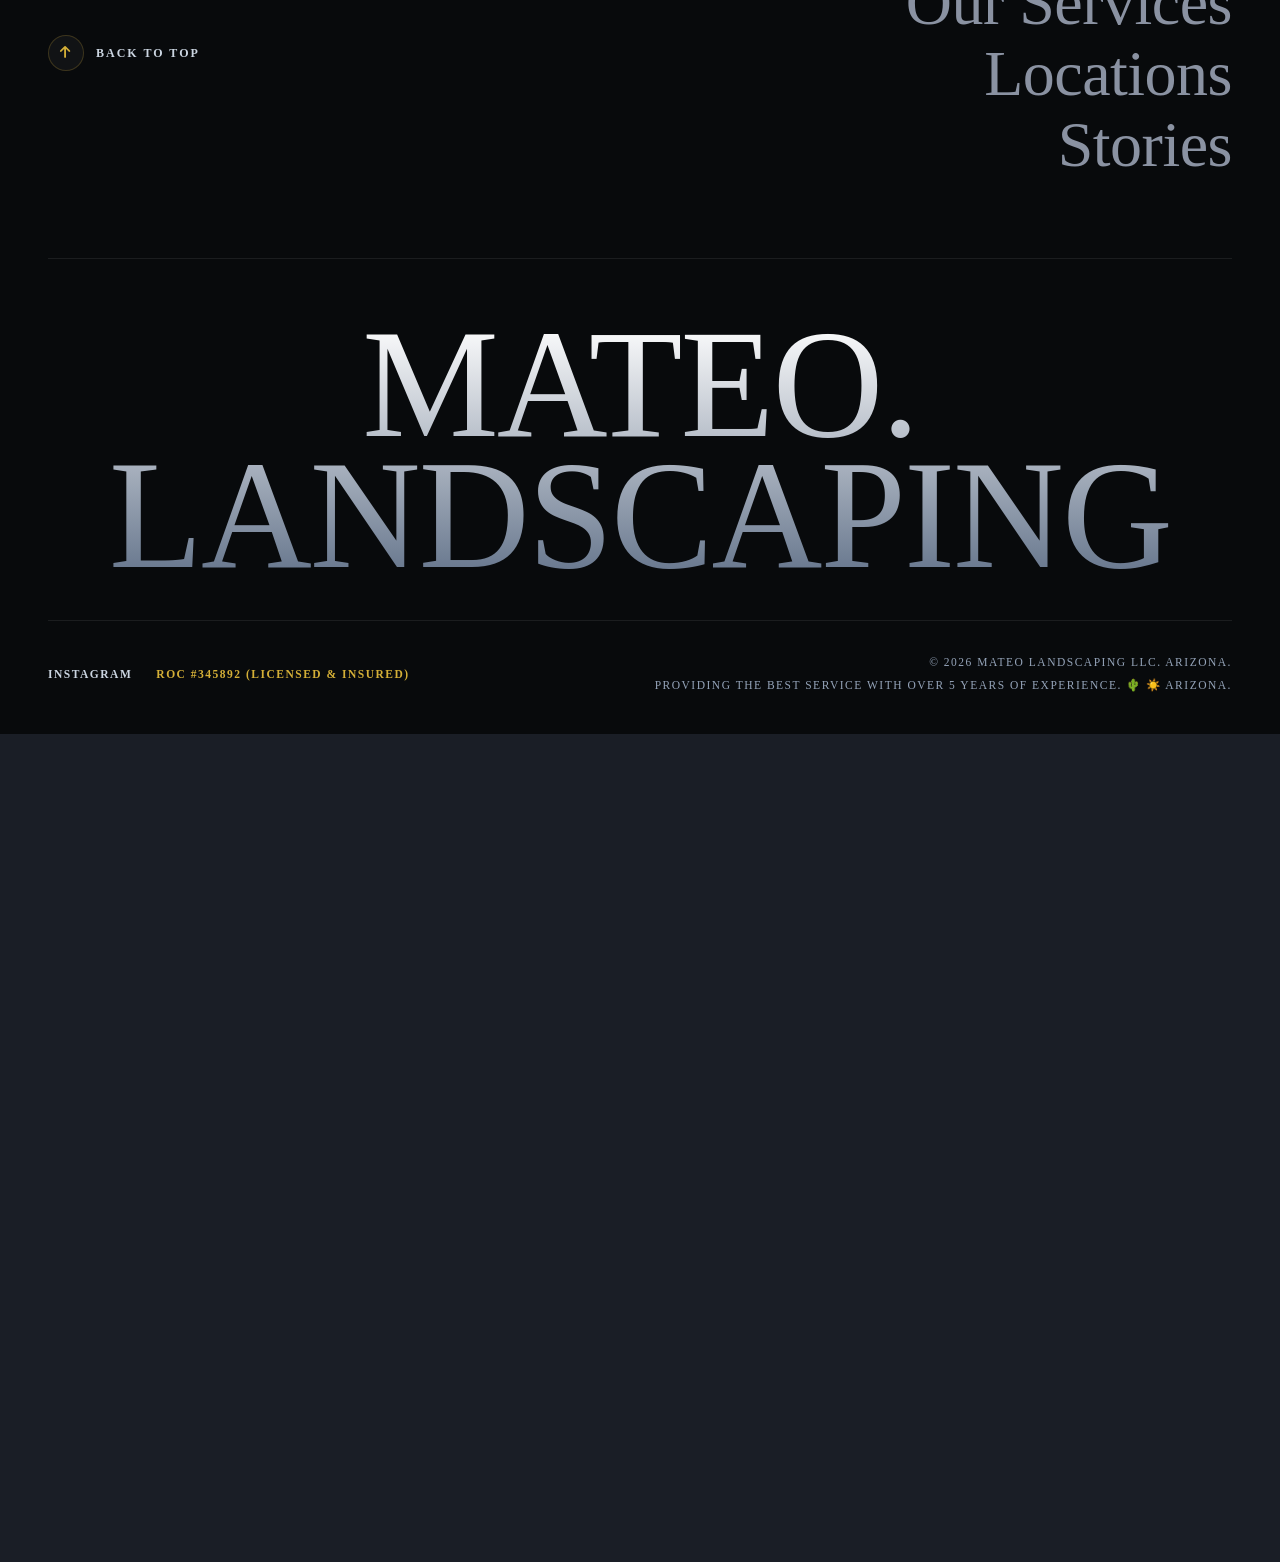
==== commit bab0937b: "full screen project fix" ====
--- a/index.html
+++ b/index.html
@@ -756,7 +756,7 @@
   <!-- ================================================================
        CINEMA-STYLE PROJECT MODAL
        ================================================================ -->
-  <div class="project-modal-overlay" id="projectModalOverlay" role="dialog" aria-modal="true" aria-labelledby="modalProjectTitle" style="display:none;">
+  <div class="project-modal-overlay" id="projectModalOverlay" role="dialog" aria-modal="true" aria-labelledby="modalProjectTitle">
     <div class="project-modal-drawer" id="projectModalDrawer">
       <!-- Modal Header -->
       <div class="modal-top-bar">
--- a/css/styles.css
+++ b/css/styles.css
@@ -1726,21 +1726,14 @@
   align-items: flex-end;
   justify-content: center;
   padding: 0;
-  animation: modalFadeIn 0.35s ease forwards;
-}
-
-@keyframes modalFadeIn {
-  from { opacity: 0; }
-  to { opacity: 1; }
-}
-
-.project-modal-overlay.closing {
-  animation: modalFadeOut 0.3s ease forwards;
-}
-
-@keyframes modalFadeOut {
-  from { opacity: 1; }
-  to { opacity: 0; }
+  opacity: 0;
+  visibility: hidden;
+  transition: opacity 0.3s ease, visibility 0.3s ease;
+}
+
+.project-modal-overlay.is-open {
+  opacity: 1;
+  visibility: visible;
 }
 
 .project-modal-drawer {
@@ -1751,22 +1744,13 @@
   border: 1px solid var(--border-subtle);
   border-bottom: none;
   overflow-y: auto;
-  animation: drawerSlideUp 0.45s cubic-bezier(0.16, 1, 0.3, 1) forwards;
   box-shadow: 0 -20px 60px rgba(0, 0, 0, 0.6);
-}
-
-@keyframes drawerSlideUp {
-  from { transform: translateY(100%); }
-  to { transform: translateY(0); }
-}
-
-.project-modal-overlay.closing .project-modal-drawer {
-  animation: drawerSlideDown 0.3s ease forwards;
-}
-
-@keyframes drawerSlideDown {
-  from { transform: translateY(0); }
-  to { transform: translateY(100%); }
+  transform: translateY(100%);
+  transition: transform 0.45s cubic-bezier(0.16, 1, 0.3, 1);
+}
+
+.project-modal-overlay.is-open .project-modal-drawer {
+  transform: translateY(0);
 }
 
 /* Modal top bar */
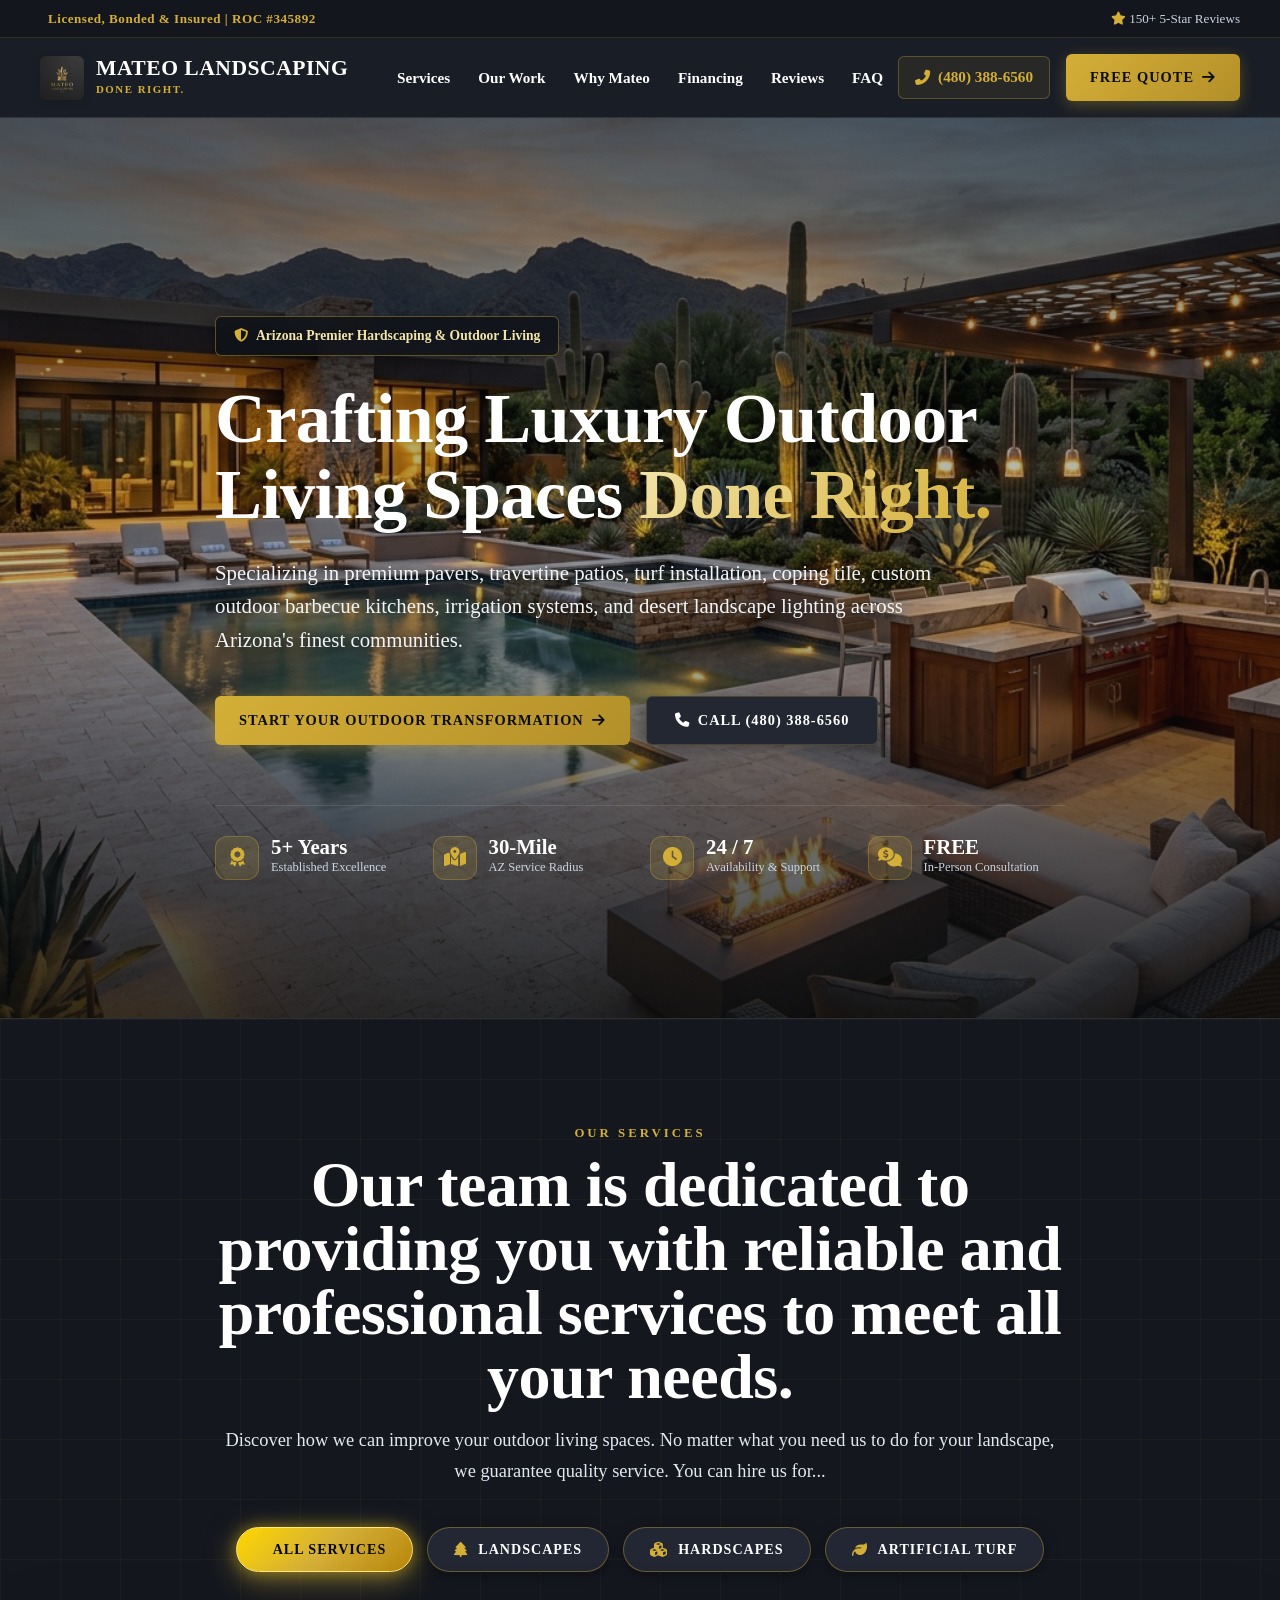
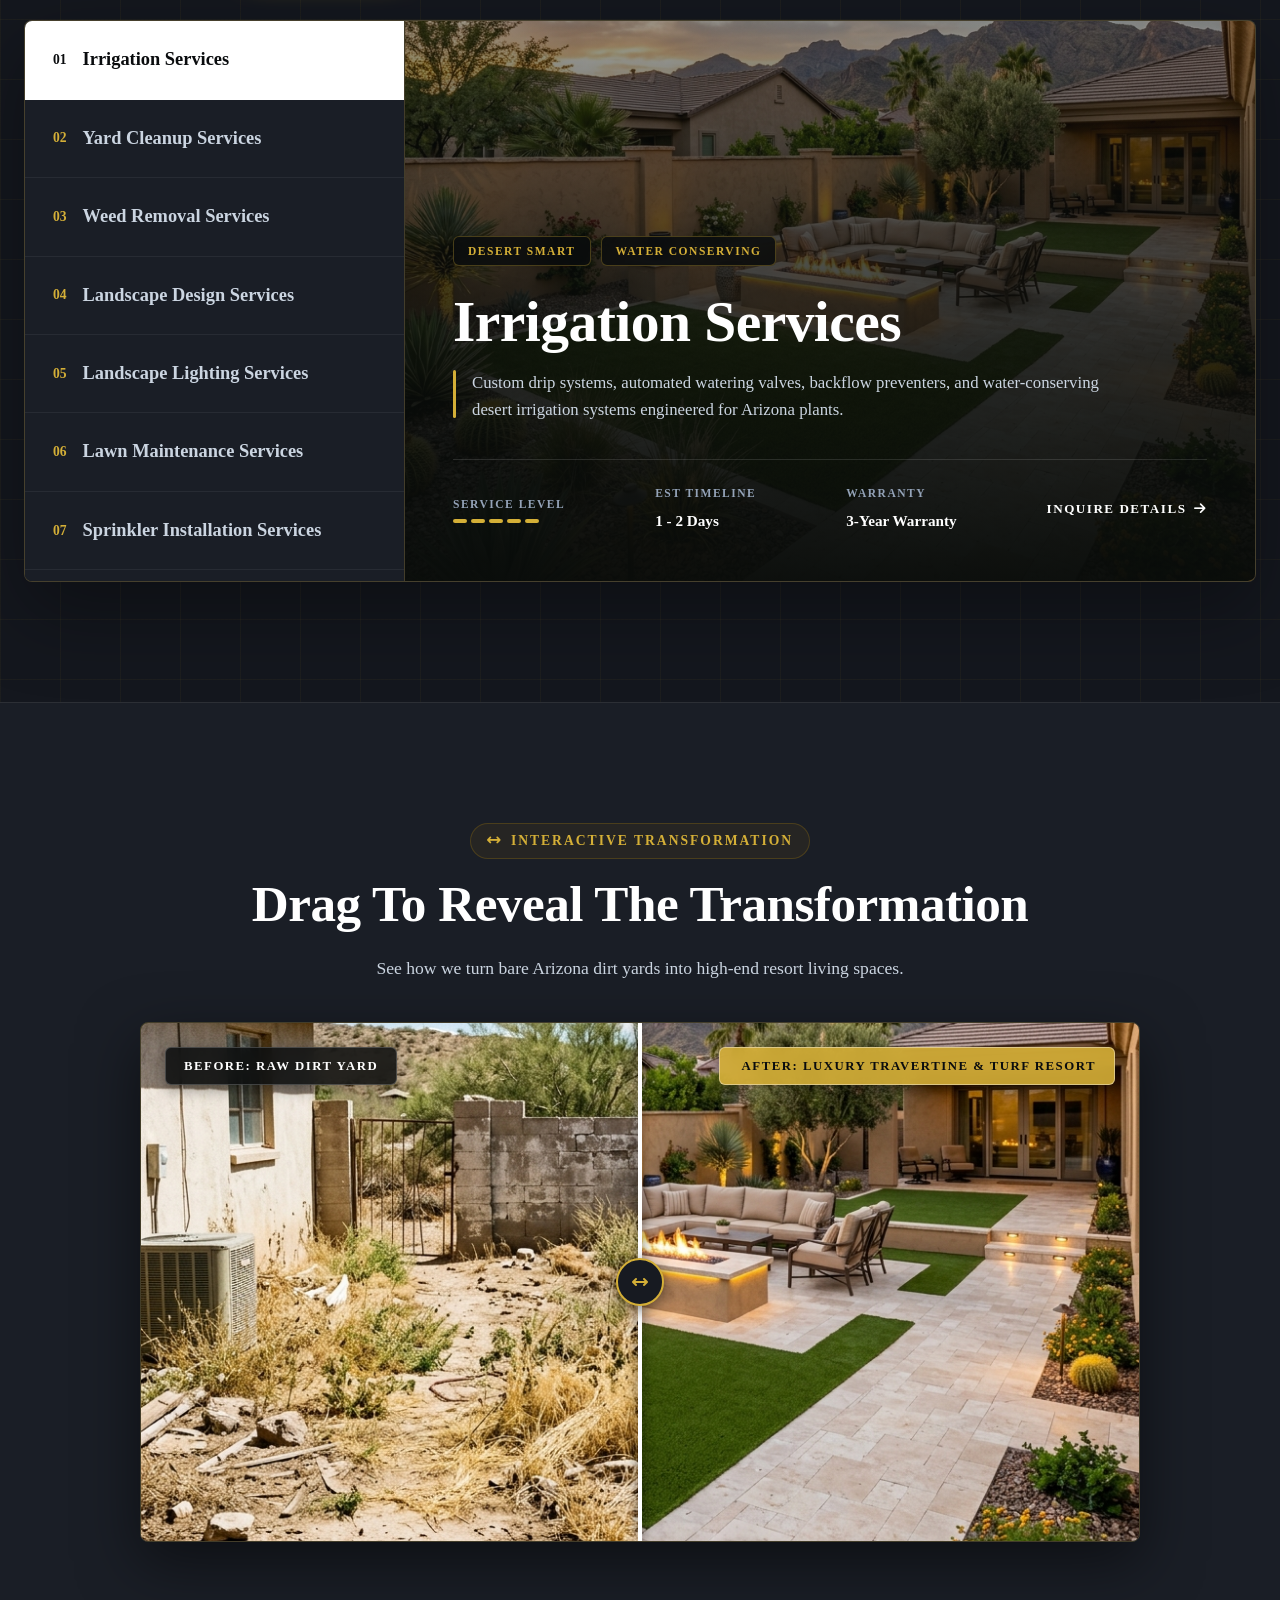
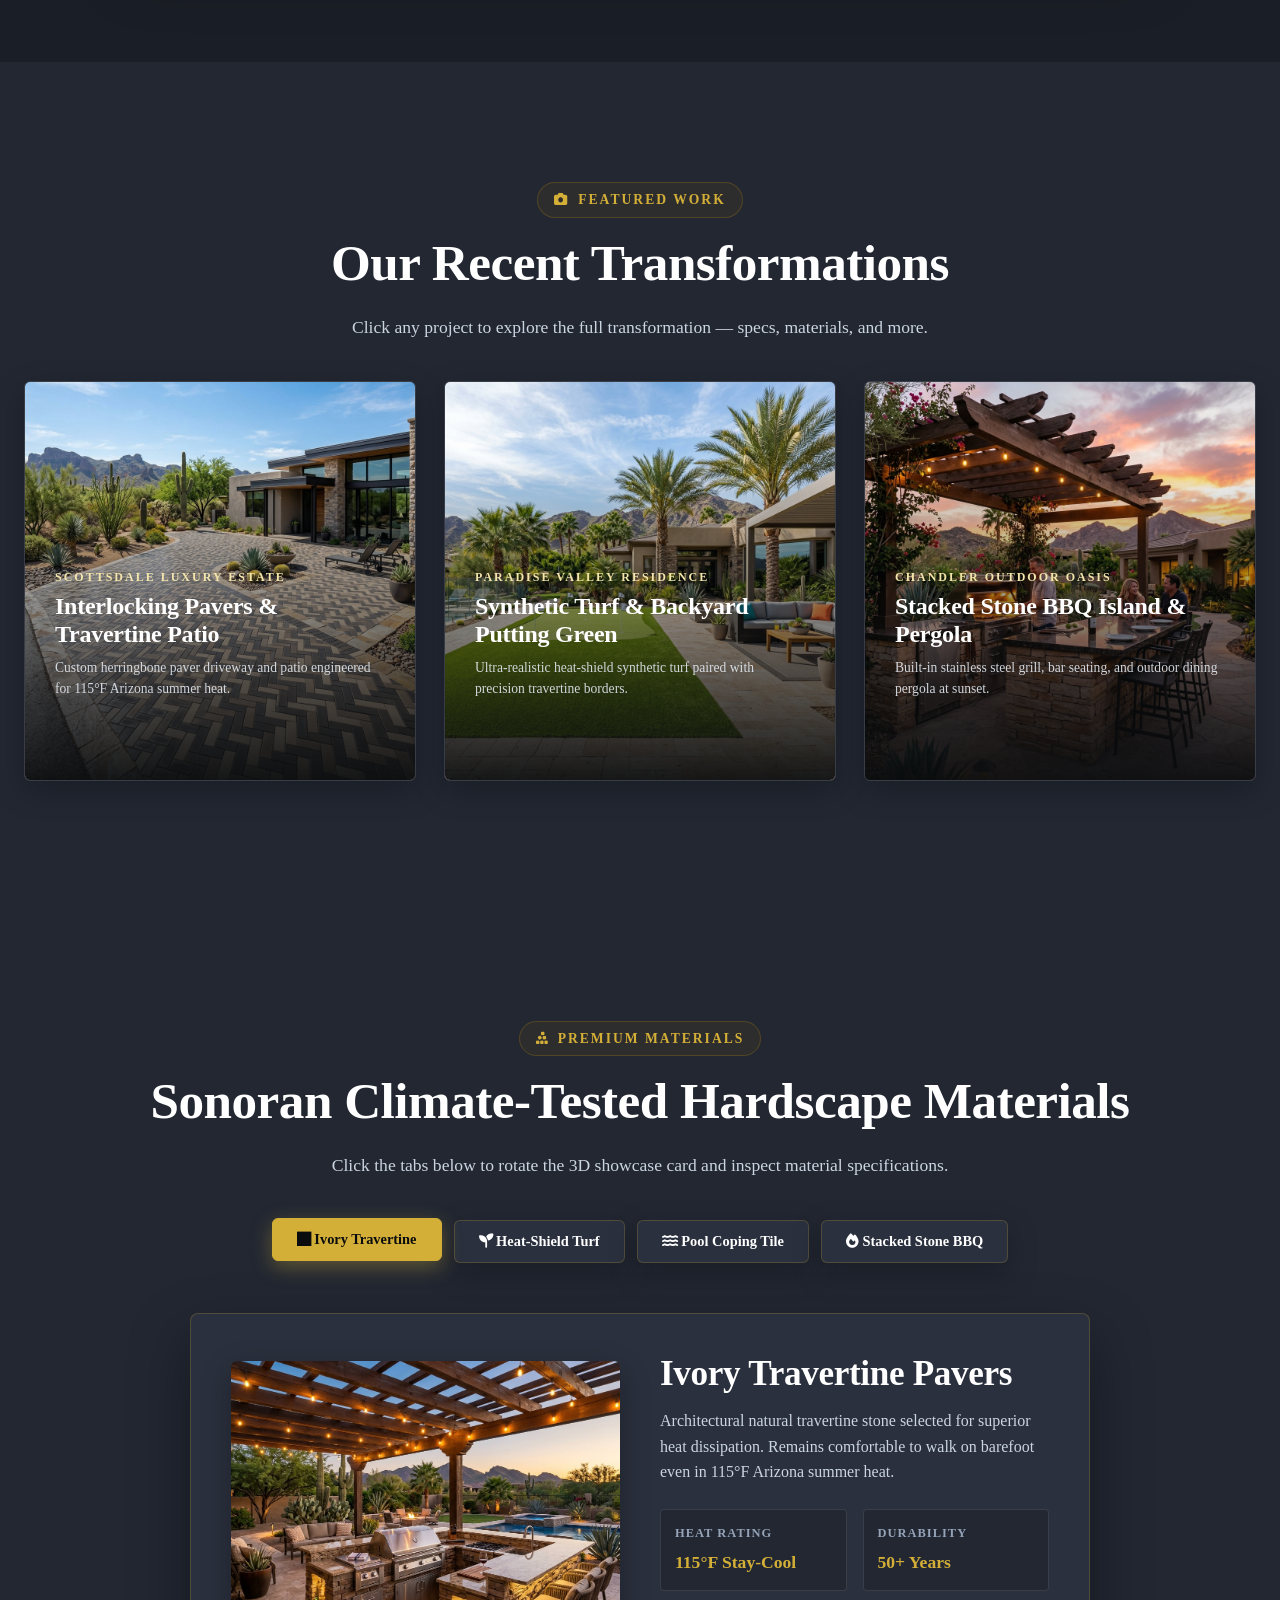
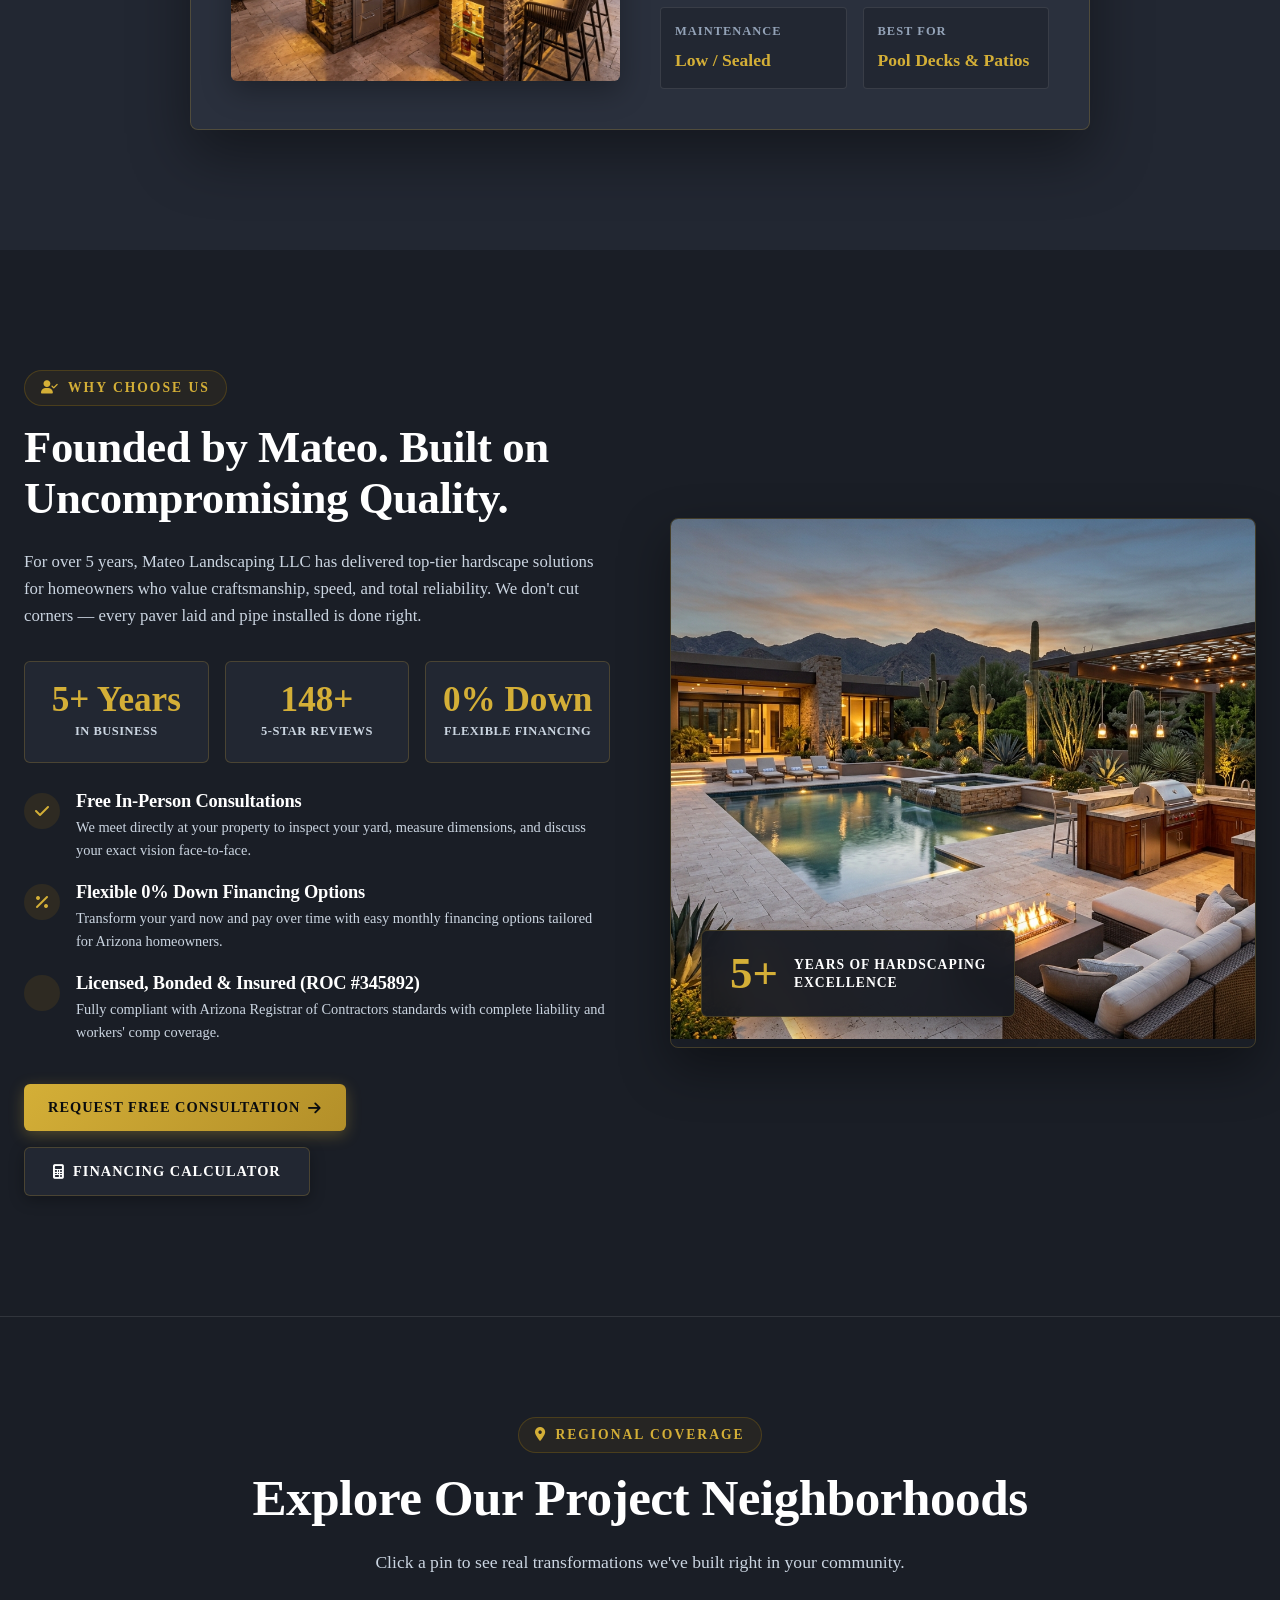
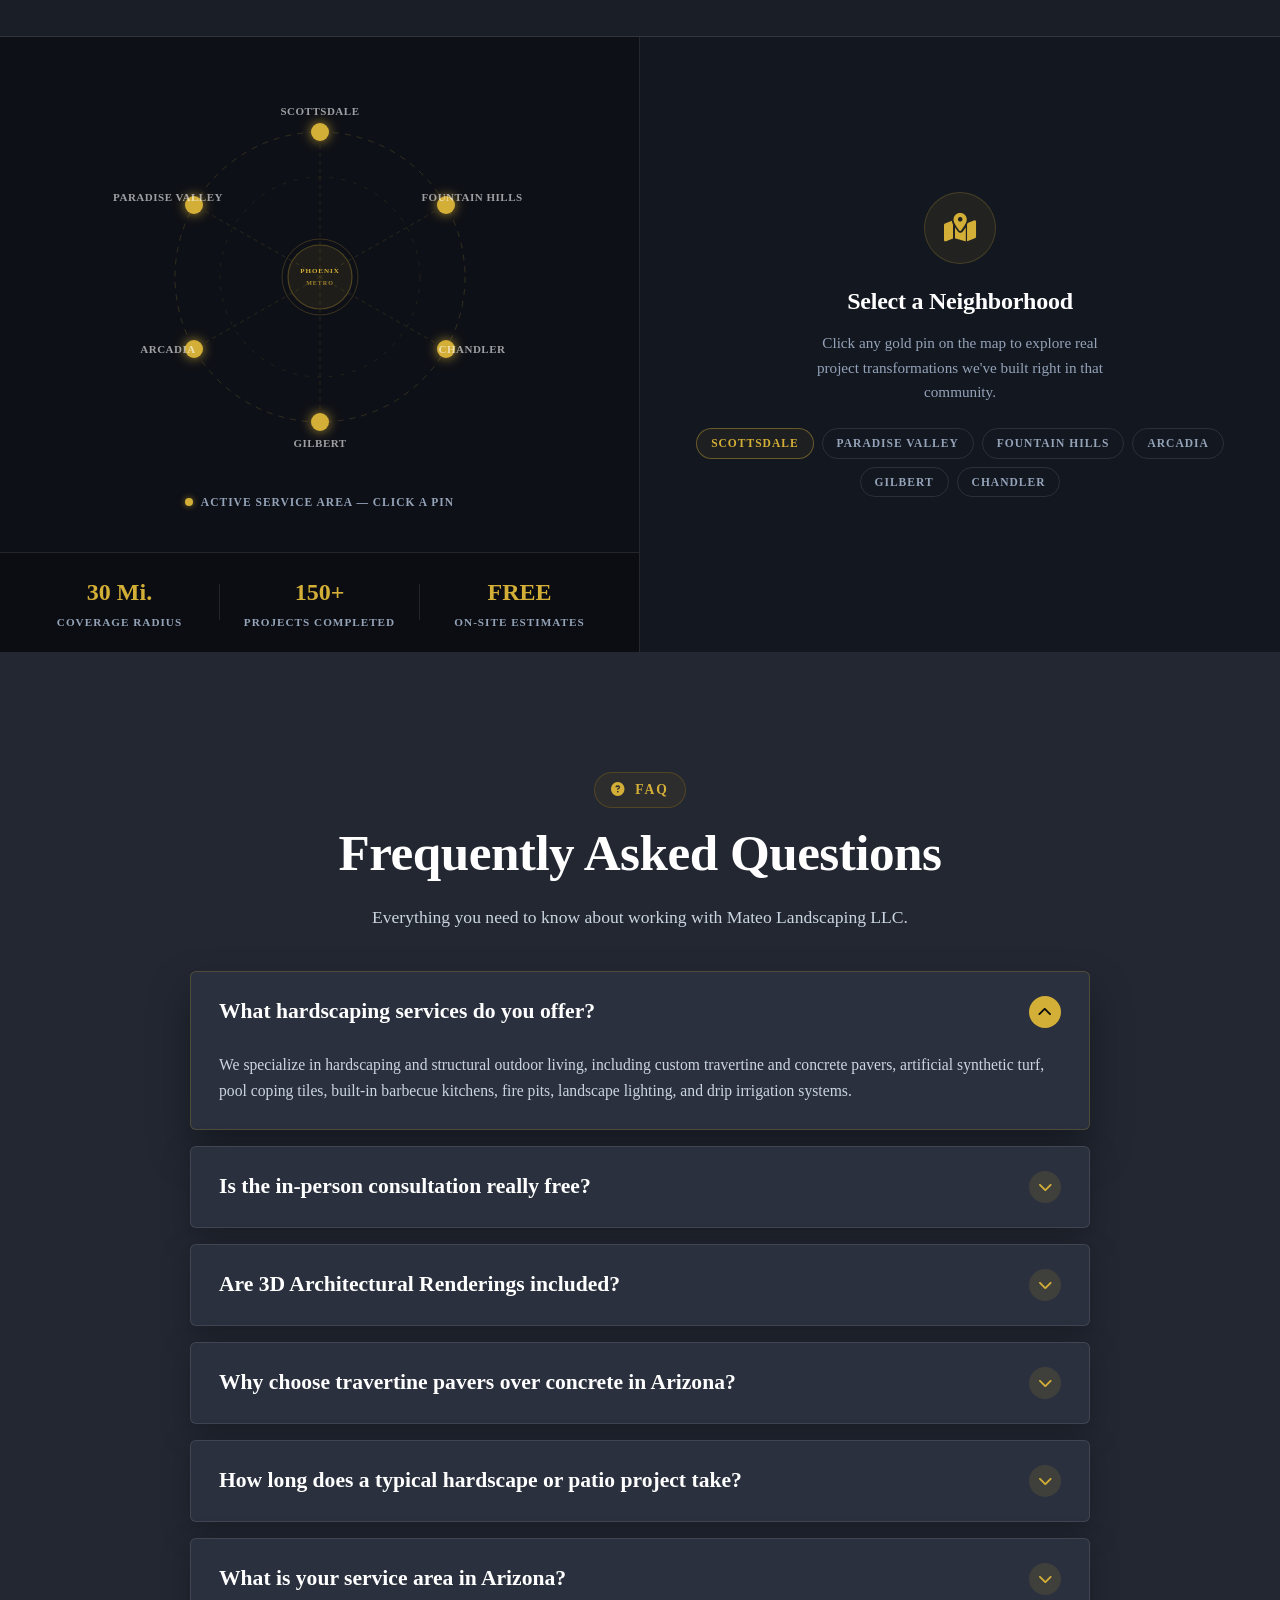
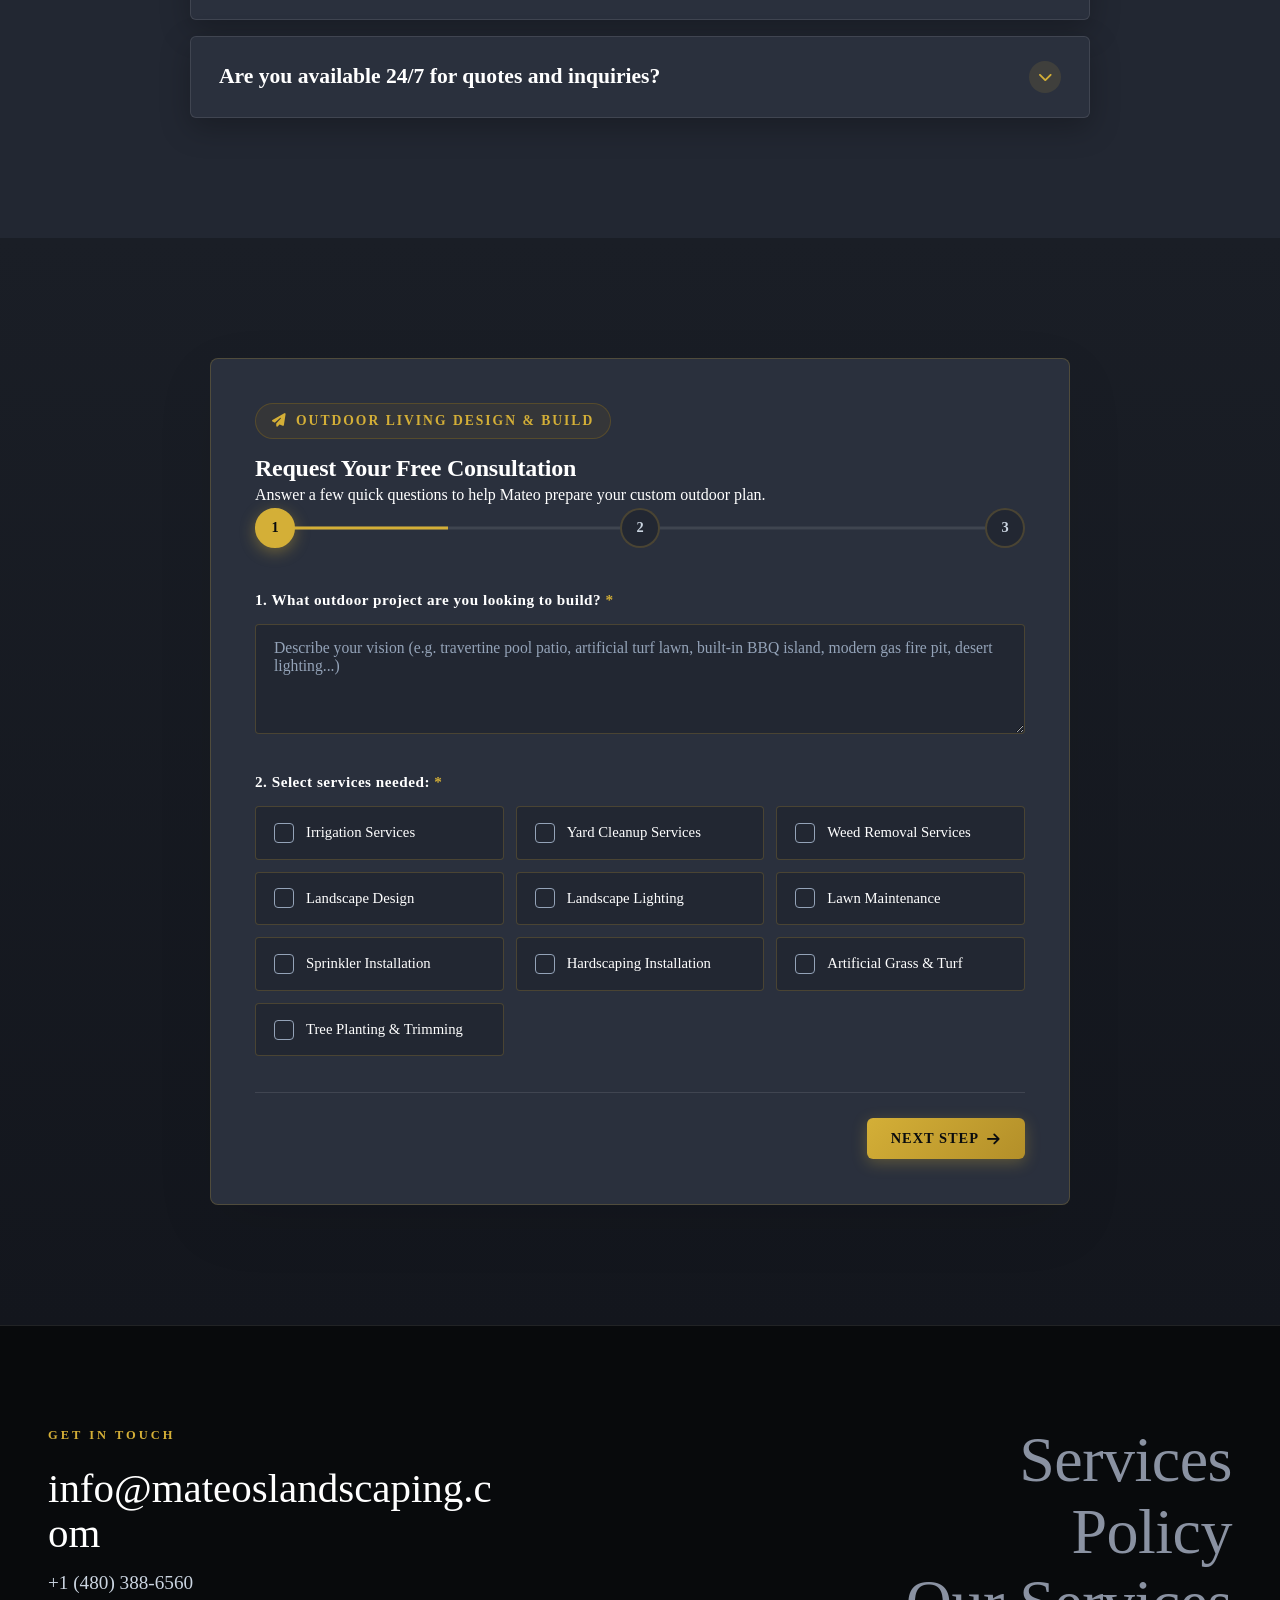
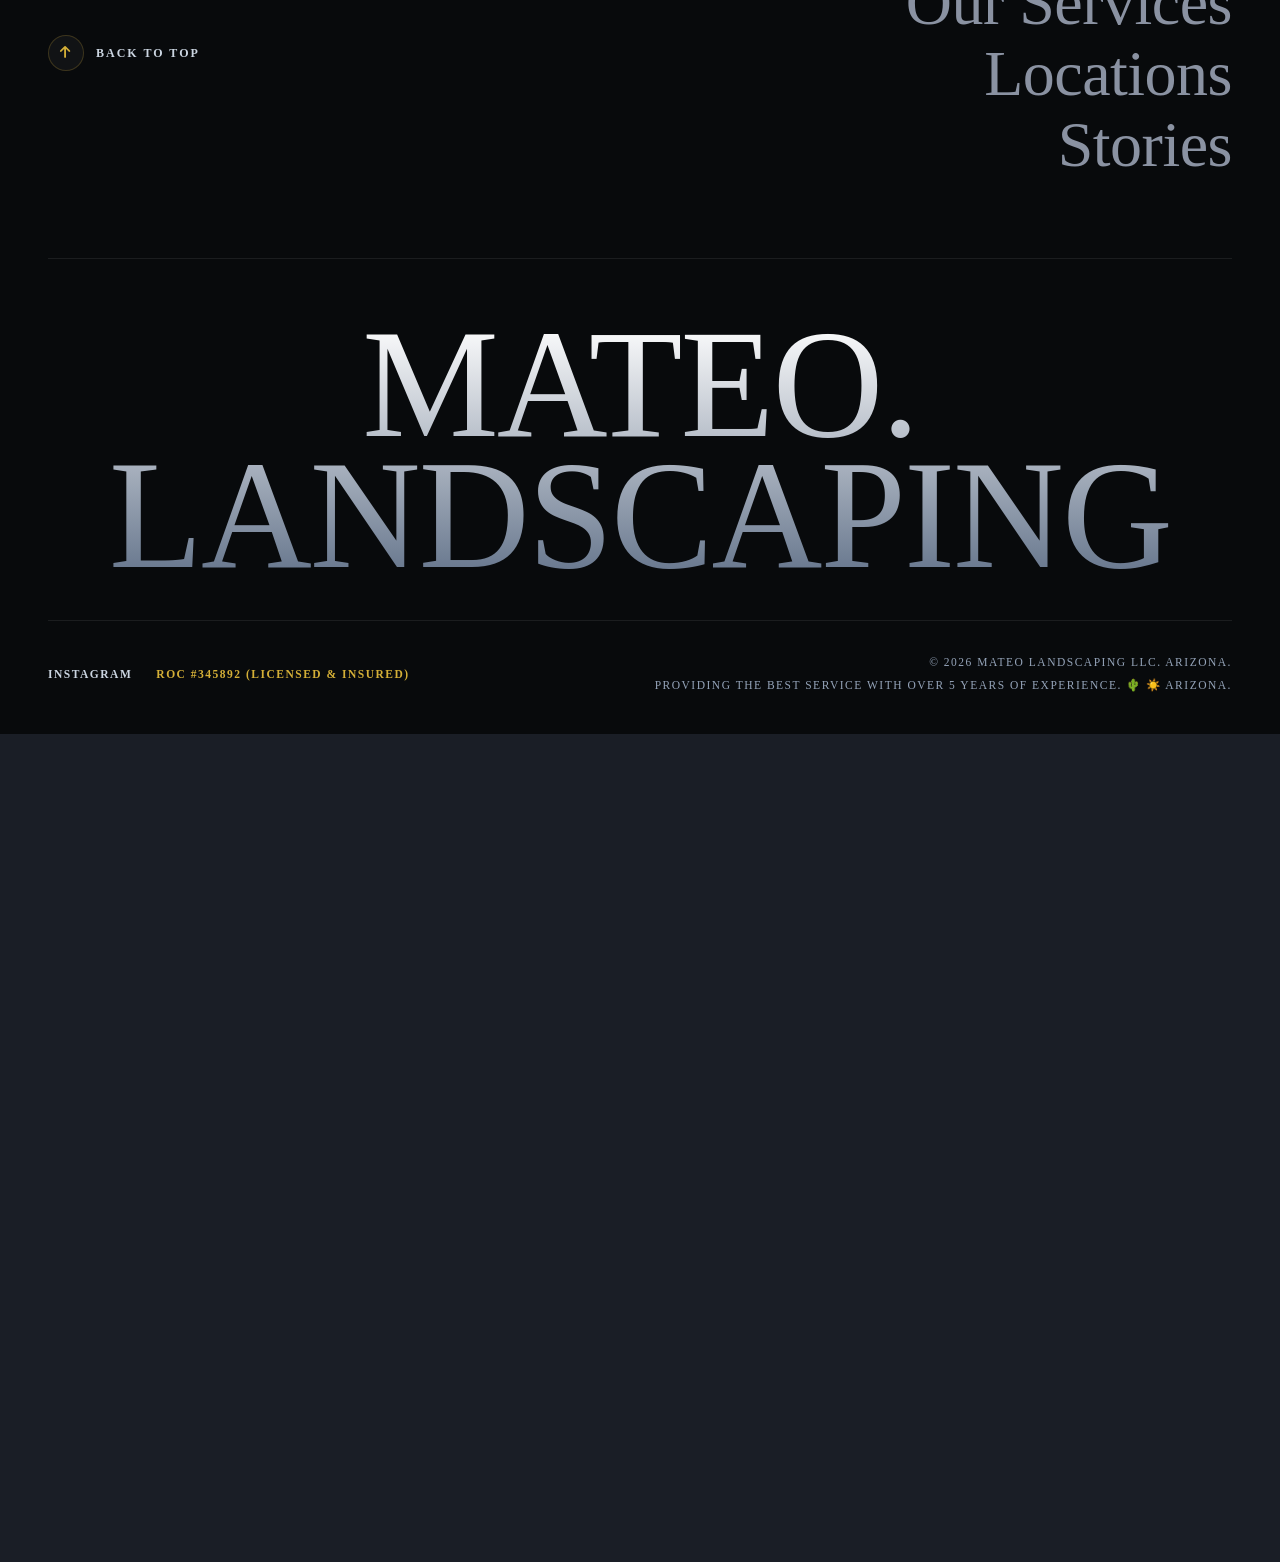
==== commit 9749608a: "Animations" ====
--- a/index.html
+++ b/index.html
@@ -117,28 +117,28 @@
         </div>
 
         <div class="hero-trust-bar">
-          <div class="trust-item">
+          <div class="trust-item reveal delay-100">
             <div class="trust-icon"><i class="fas fa-award"></i></div>
             <div class="trust-text">
-              <span class="trust-number">5+ Years</span>
+              <span class="trust-number" data-count="5" data-suffix="+ Years">5+ Years</span>
               <span class="trust-label">Established Excellence</span>
             </div>
           </div>
-          <div class="trust-item">
+          <div class="trust-item reveal delay-200">
             <div class="trust-icon"><i class="fas fa-map-location-dot"></i></div>
             <div class="trust-text">
-              <span class="trust-number">30-Mile</span>
+              <span class="trust-number" data-count="30" data-suffix="-Mile">30-Mile</span>
               <span class="trust-label">AZ Service Radius</span>
             </div>
           </div>
-          <div class="trust-item">
+          <div class="trust-item reveal delay-300">
             <div class="trust-icon"><i class="fas fa-clock"></i></div>
             <div class="trust-text">
               <span class="trust-number">24 / 7</span>
               <span class="trust-label">Availability & Support</span>
             </div>
           </div>
-          <div class="trust-item">
+          <div class="trust-item reveal delay-400">
             <div class="trust-icon"><i class="fas fa-comments-dollar"></i></div>
             <div class="trust-text">
               <span class="trust-number">FREE</span>
@@ -385,13 +385,13 @@
   <section id="work" class="gallery-section">
     <div class="container">
       <div style="text-align: center;">
-        <span class="section-tag"><i class="fas fa-camera"></i> Featured Work</span>
-        <h2 class="section-title">Our Recent Transformations</h2>
-        <p class="section-subtitle">Click any project to explore the full transformation — specs, materials, and more.</p>
+        <span class="section-tag reveal"><i class="fas fa-camera"></i> Featured Work</span>
+        <h2 class="section-title reveal delay-100">Our Recent Transformations</h2>
+        <p class="section-subtitle reveal delay-200">Click any project to explore the full transformation — specs, materials, and more.</p>
       </div>
 
       <div class="gallery-grid">
-        <div class="gallery-card" id="galleryCard1"
+        <div class="gallery-card reveal-scale delay-100" id="galleryCard1"
           data-modal-title="Interlocking Pavers & Travertine Patio"
           data-modal-location="Scottsdale Luxury Estate"
           data-modal-timeline="6 Days"
@@ -409,7 +409,7 @@
           </div>
         </div>
 
-        <div class="gallery-card" id="galleryCard2"
+        <div class="gallery-card reveal-scale delay-200" id="galleryCard2"
           data-modal-title="Synthetic Turf & Backyard Putting Green"
           data-modal-location="Paradise Valley Residence"
           data-modal-timeline="4 Days"
@@ -427,7 +427,7 @@
           </div>
         </div>
 
-        <div class="gallery-card" id="galleryCard3"
+        <div class="gallery-card reveal-scale delay-300" id="galleryCard3"
           data-modal-title="Stacked Stone BBQ Island & Pergola"
           data-modal-location="Chandler Outdoor Oasis"
           data-modal-timeline="8 Days"
@@ -509,23 +509,23 @@
     <div class="container">
       <div class="why-wrapper">
         <div class="why-content">
-          <span class="section-tag"><i class="fas fa-user-check"></i> Why Choose Us</span>
-          <h2>Founded by Mateo. Built on Uncompromising Quality.</h2>
+          <span class="section-tag reveal"><i class="fas fa-user-check"></i> Why Choose Us</span>
+          <h2 class="reveal delay-100">Founded by Mateo. Built on Uncompromising Quality.</h2>
           <p>For over 5 years, Mateo Landscaping LLC has delivered top-tier hardscape solutions for homeowners who value
             craftsmanship, speed, and total reliability. We don't cut corners — every paver laid and pipe installed is
             done right.</p>
 
           <!-- Why Choose Us Trust Metrics -->
           <div class="why-trust-metrics">
-            <div class="trust-metric-card">
-              <div class="trust-metric-num">5+ Years</div>
+            <div class="trust-metric-card reveal delay-100">
+              <div class="trust-metric-num" data-count="5" data-suffix="+ Years">5+ Years</div>
               <div class="trust-metric-lbl">In Business</div>
             </div>
-            <div class="trust-metric-card">
-              <div class="trust-metric-num">150+</div>
+            <div class="trust-metric-card reveal delay-200">
+              <div class="trust-metric-num" data-count="150" data-suffix="+">150+</div>
               <div class="trust-metric-lbl">5-Star Reviews</div>
             </div>
-            <div class="trust-metric-card">
+            <div class="trust-metric-card reveal delay-300">
               <div class="trust-metric-num">0% Down</div>
               <div class="trust-metric-lbl">Flexible Financing</div>
             </div>
@@ -818,15 +818,15 @@
   <section id="faq" class="faq-section">
     <div class="container">
       <div style="text-align: center;">
-        <span class="section-tag"><i class="fas fa-circle-question"></i> FAQ</span>
-        <h2 class="section-title">Frequently Asked Questions</h2>
-        <p class="section-subtitle">Everything you need to know about working with Mateo Landscaping LLC.</p>
+        <span class="section-tag reveal"><i class="fas fa-circle-question"></i> FAQ</span>
+        <h2 class="section-title reveal delay-100">Frequently Asked Questions</h2>
+        <p class="section-subtitle reveal delay-200">Everything you need to know about working with Mateo Landscaping LLC.</p>
       </div>
 
       <div class="faq-container">
         <div class="faq-accordion">
           <!-- FAQ 1 -->
-          <div class="faq-item active">
+          <div class="faq-item active reveal">
             <button class="faq-question">
               <span>What hardscaping services do you offer?</span>
               <div class="faq-icon"><i class="fas fa-chevron-down"></i></div>
@@ -839,7 +839,7 @@
           </div>
 
           <!-- FAQ 2 -->
-          <div class="faq-item">
+          <div class="faq-item reveal delay-100">
             <button class="faq-question">
               <span>Is the in-person consultation really free?</span>
               <div class="faq-icon"><i class="fas fa-chevron-down"></i></div>
@@ -851,7 +851,7 @@
           </div>
 
           <!-- FAQ 3 -->
-          <div class="faq-item">
+          <div class="faq-item reveal delay-200">
             <button class="faq-question">
               <span>Are 3D Architectural Renderings included?</span>
               <div class="faq-icon"><i class="fas fa-chevron-down"></i></div>
@@ -863,7 +863,7 @@
           </div>
 
           <!-- FAQ 4 -->
-          <div class="faq-item">
+          <div class="faq-item reveal delay-300">
             <button class="faq-question">
               <span>Why choose travertine pavers over concrete in Arizona?</span>
               <div class="faq-icon"><i class="fas fa-chevron-down"></i></div>
@@ -876,7 +876,7 @@
           </div>
 
           <!-- FAQ 5 -->
-          <div class="faq-item">
+          <div class="faq-item reveal delay-400">
             <button class="faq-question">
               <span>How long does a typical hardscape or patio project take?</span>
               <div class="faq-icon"><i class="fas fa-chevron-down"></i></div>
@@ -889,7 +889,7 @@
           </div>
 
           <!-- FAQ 6 -->
-          <div class="faq-item">
+          <div class="faq-item reveal delay-500">
             <button class="faq-question">
               <span>What is your service area in Arizona?</span>
               <div class="faq-icon"><i class="fas fa-chevron-down"></i></div>
--- a/css/styles.css
+++ b/css/styles.css
@@ -92,6 +92,60 @@
   opacity: 0 !important;
   transform: translateY(-6px) !important;
   transition: opacity 0.3s cubic-bezier(0.16, 1, 0.3, 1), transform 0.3s cubic-bezier(0.16, 1, 0.3, 1) !important;
+}
+
+/* ===================================================================
+   SCROLL-REVEAL ANIMATION UTILITIES
+   Used by IntersectionObserver in main.js
+   =================================================================== */
+
+/* Base hidden states */
+.reveal {
+  opacity: 0;
+  transform: translateY(36px);
+  transition: opacity 0.7s cubic-bezier(0.16, 1, 0.3, 1),
+              transform 0.7s cubic-bezier(0.16, 1, 0.3, 1);
+}
+
+.reveal-left {
+  opacity: 0;
+  transform: translateX(-36px);
+  transition: opacity 0.7s cubic-bezier(0.16, 1, 0.3, 1),
+              transform 0.7s cubic-bezier(0.16, 1, 0.3, 1);
+}
+
+.reveal-scale {
+  opacity: 0;
+  transform: scale(0.92) translateY(20px);
+  transition: opacity 0.7s cubic-bezier(0.16, 1, 0.3, 1),
+              transform 0.7s cubic-bezier(0.16, 1, 0.3, 1);
+}
+
+/* Visible state (added by IntersectionObserver) */
+.reveal.is-visible,
+.reveal-left.is-visible,
+.reveal-scale.is-visible {
+  opacity: 1;
+  transform: none;
+}
+
+/* Stagger delay helpers */
+.delay-100 { transition-delay: 0.1s; }
+.delay-200 { transition-delay: 0.2s; }
+.delay-300 { transition-delay: 0.3s; }
+.delay-400 { transition-delay: 0.4s; }
+.delay-500 { transition-delay: 0.5s; }
+.delay-600 { transition-delay: 0.6s; }
+
+/* Respect user preference for reduced motion */
+@media (prefers-reduced-motion: reduce) {
+  .reveal,
+  .reveal-left,
+  .reveal-scale {
+    opacity: 1;
+    transform: none;
+    transition: none;
+  }
 }
 
 /* Custom Scrollbar */
